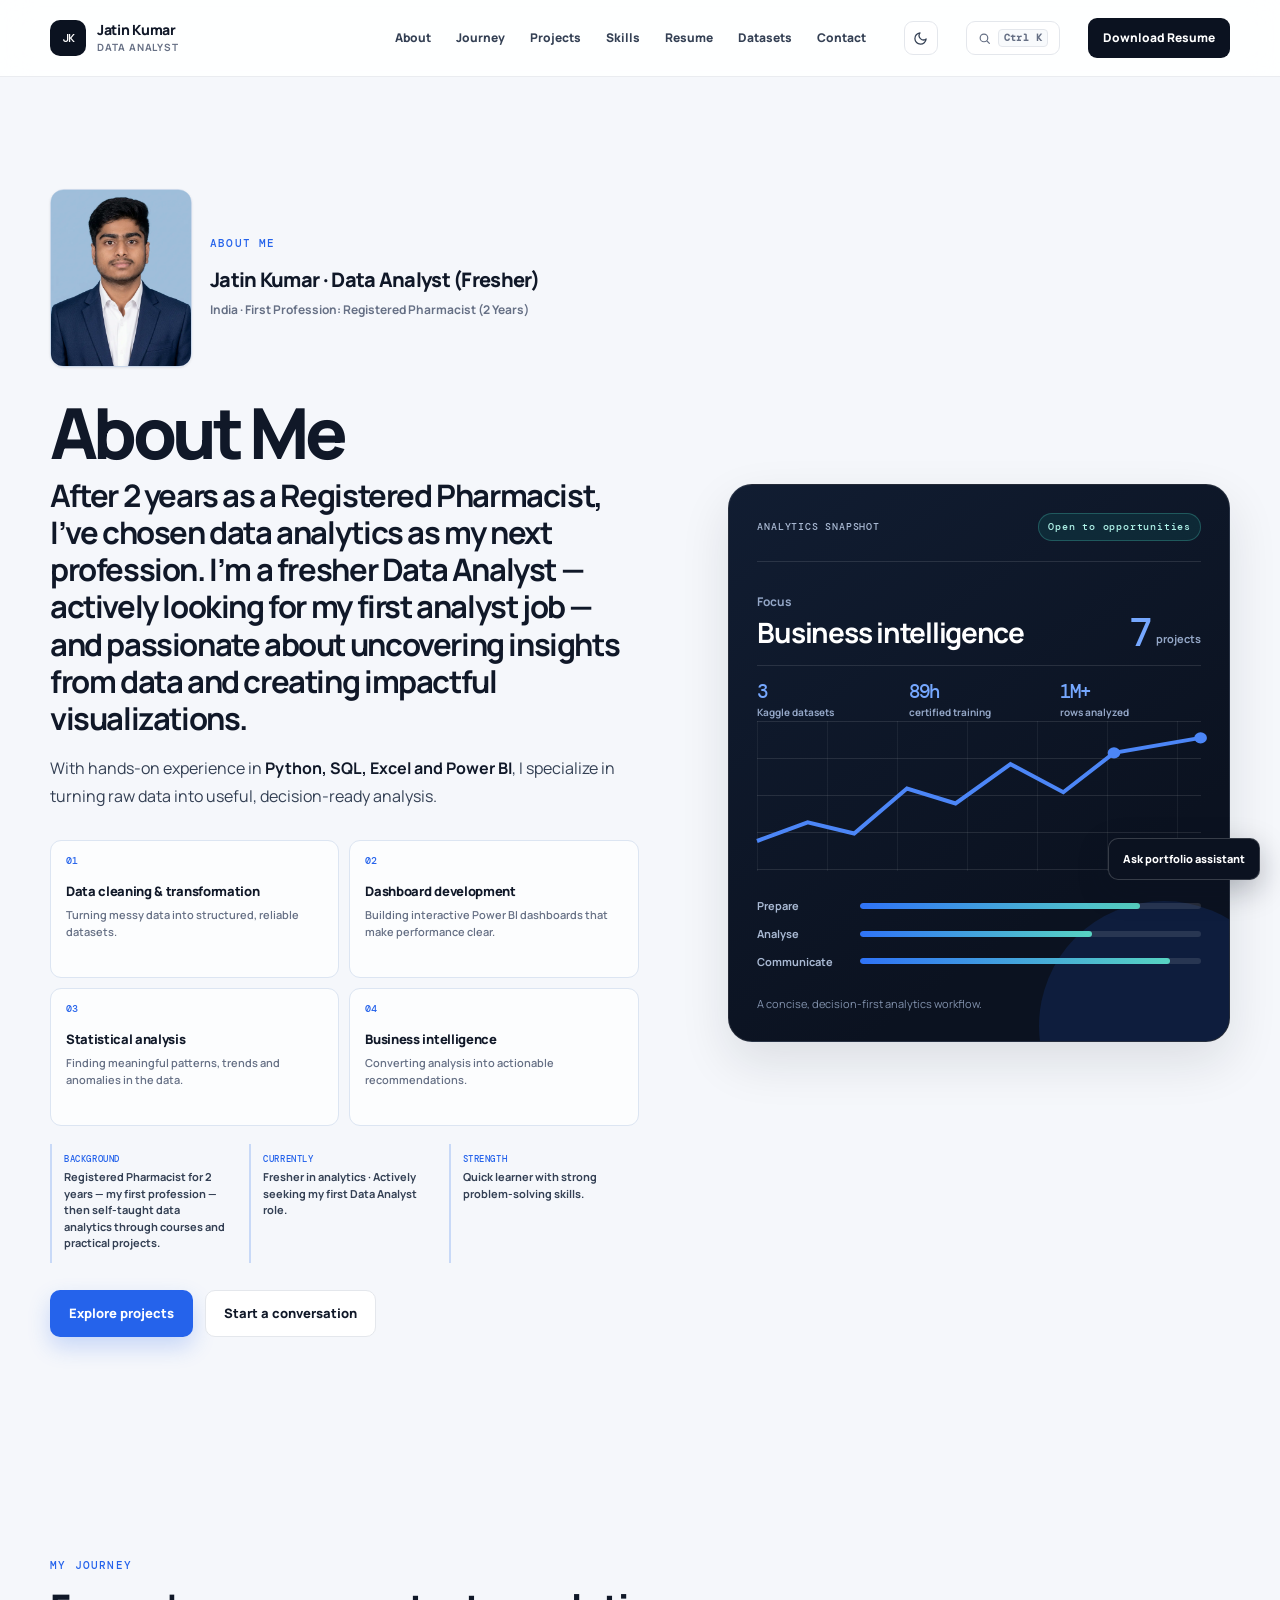
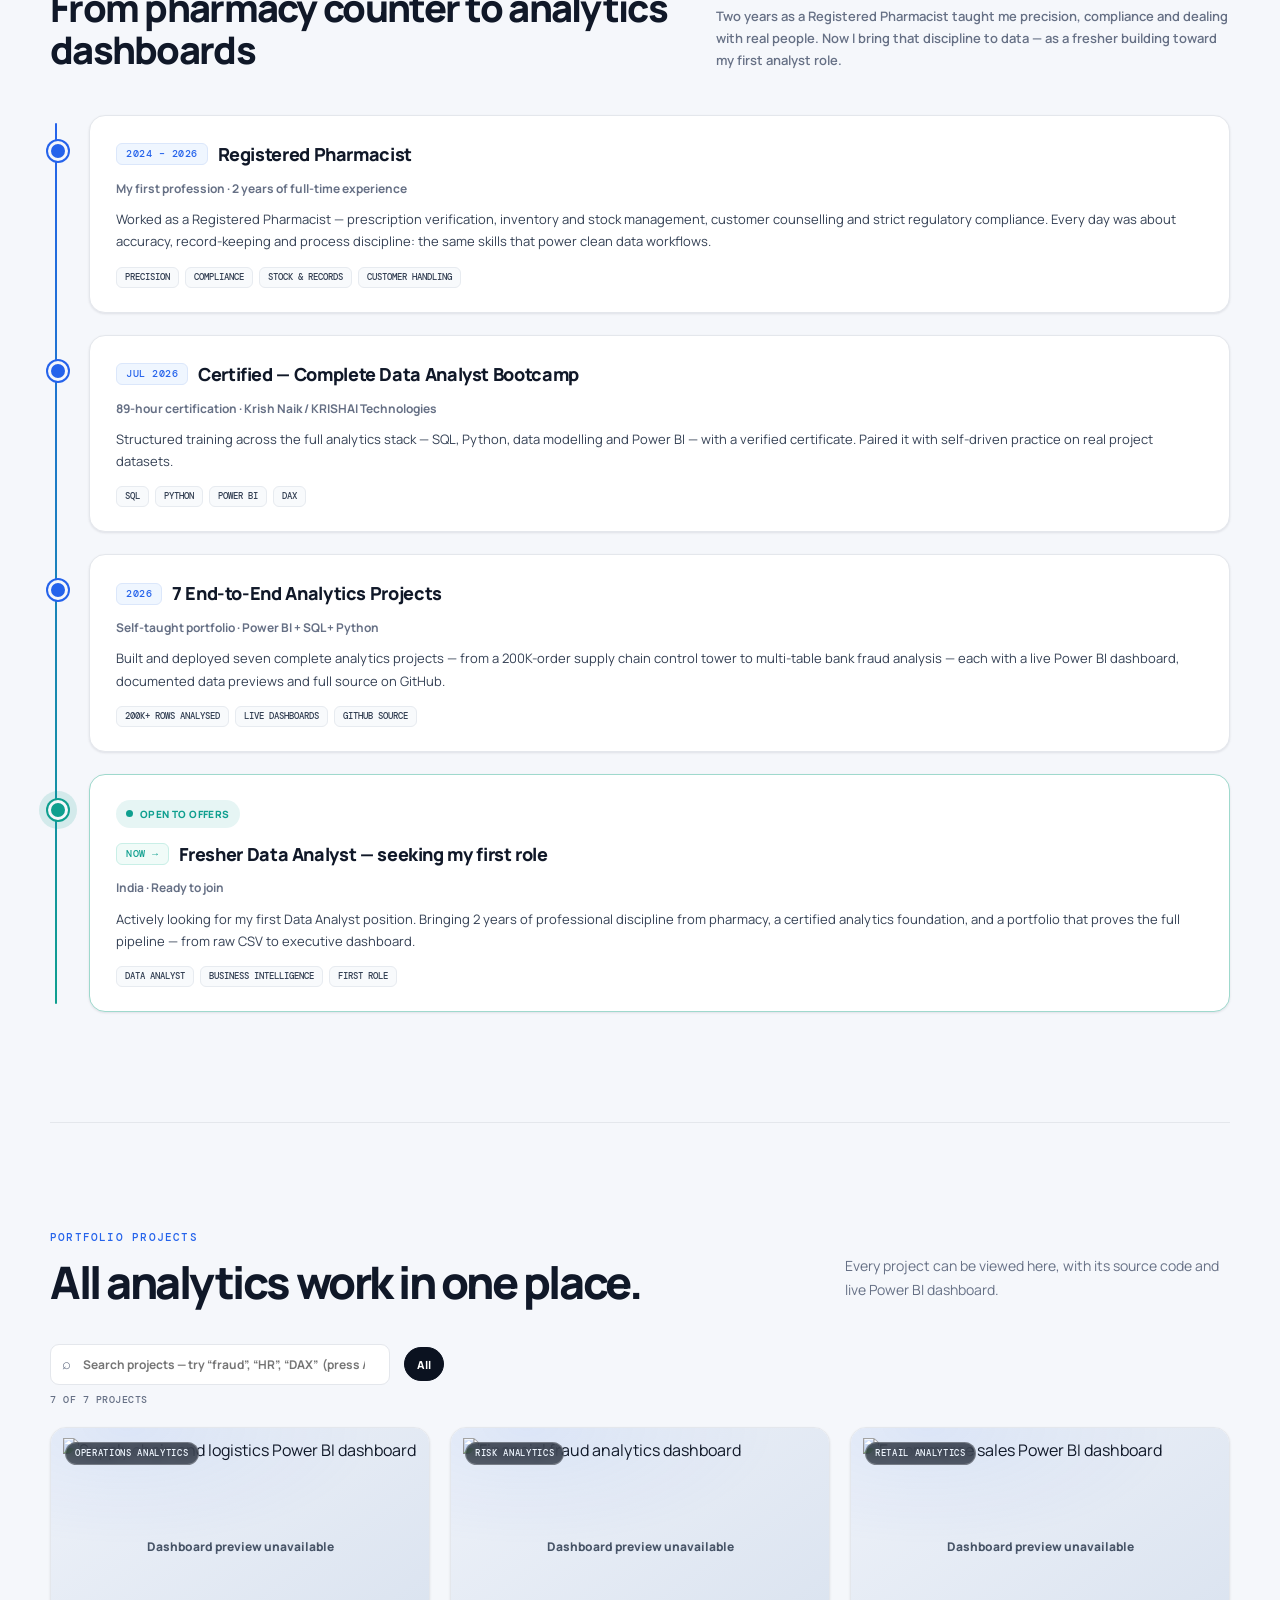
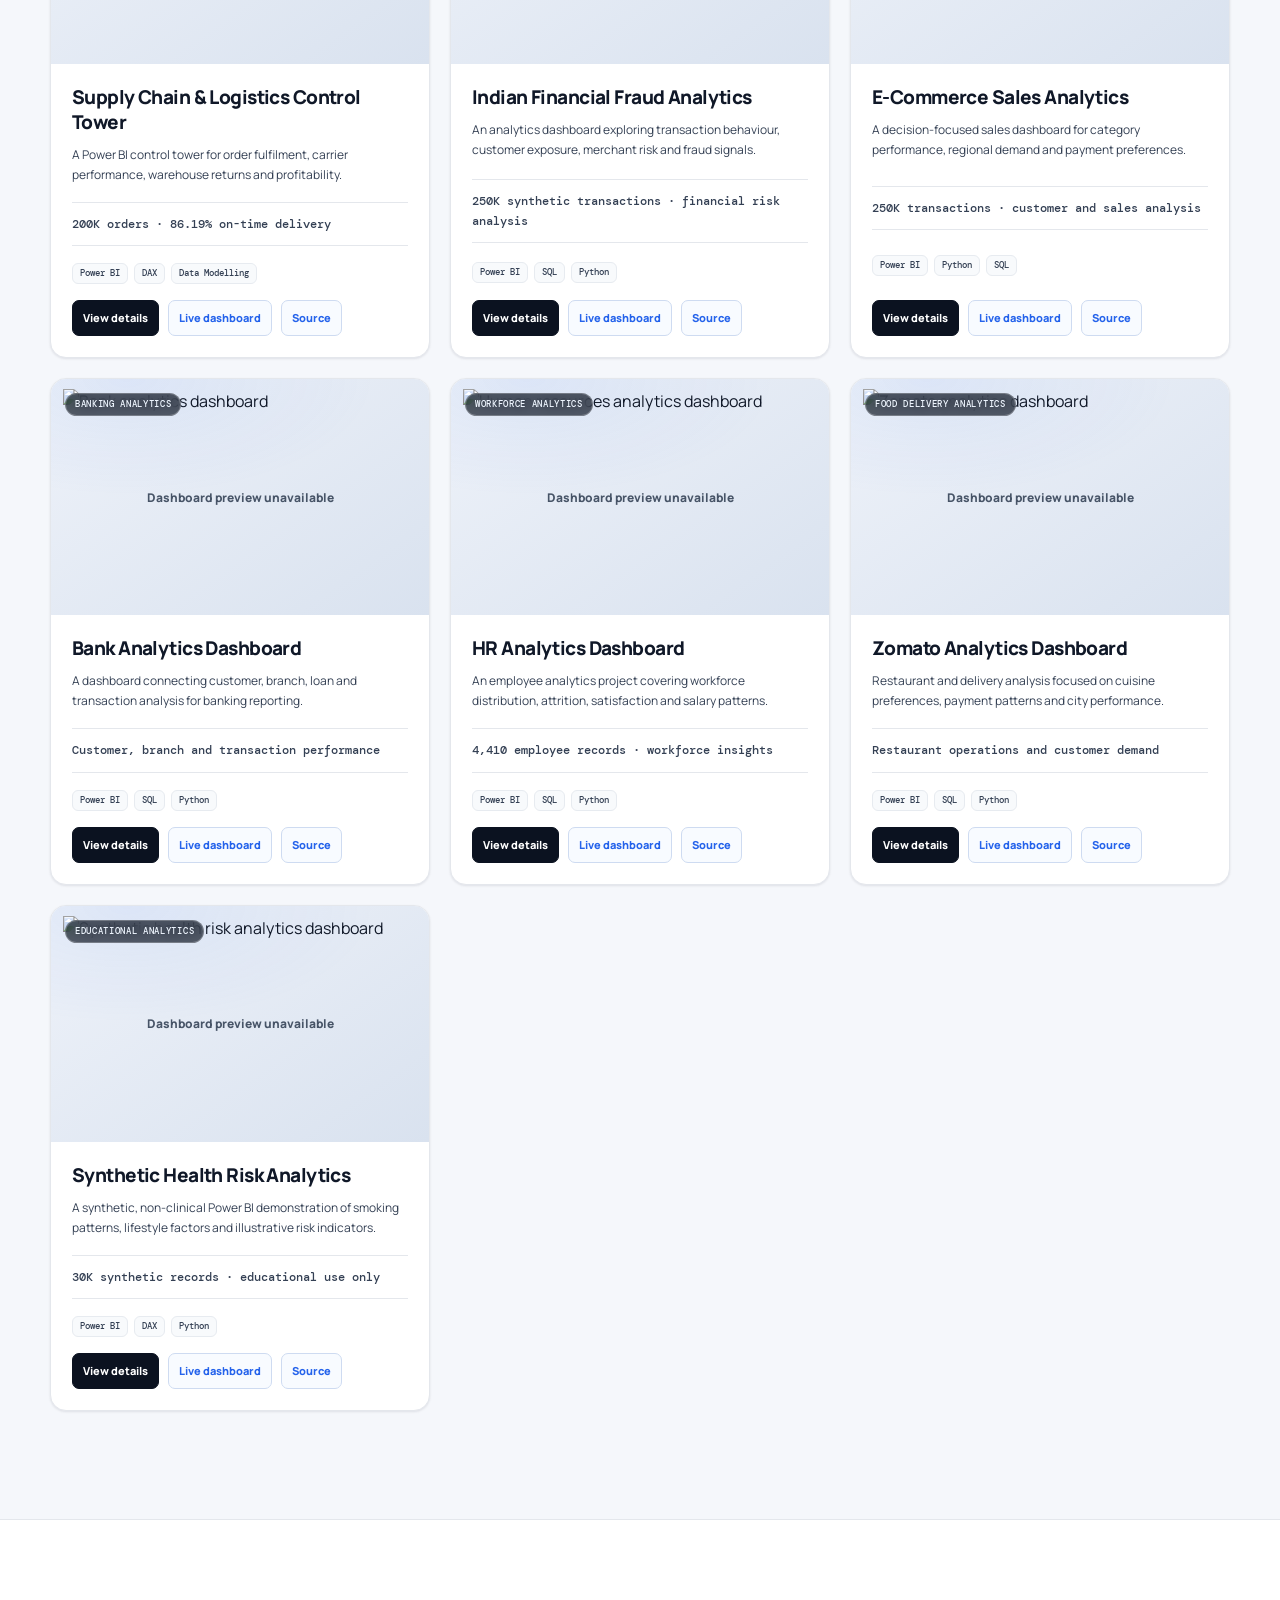
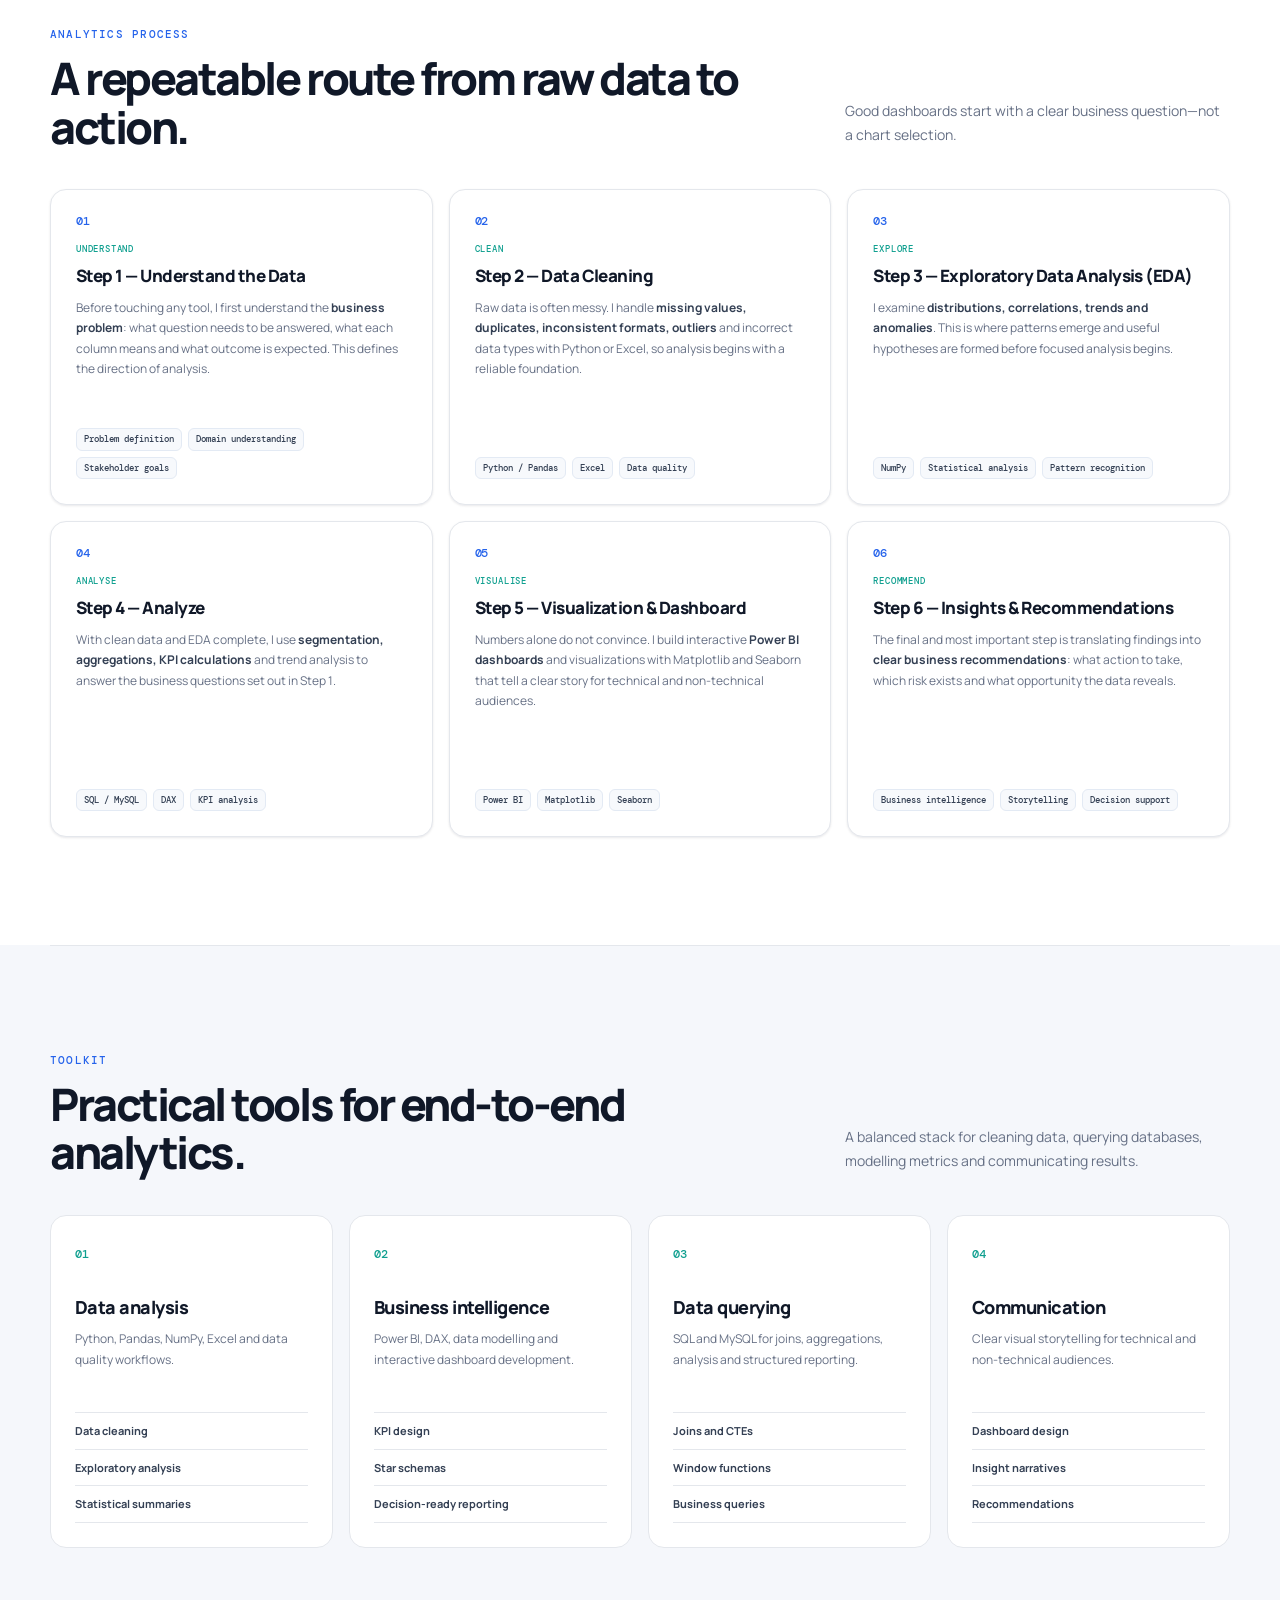
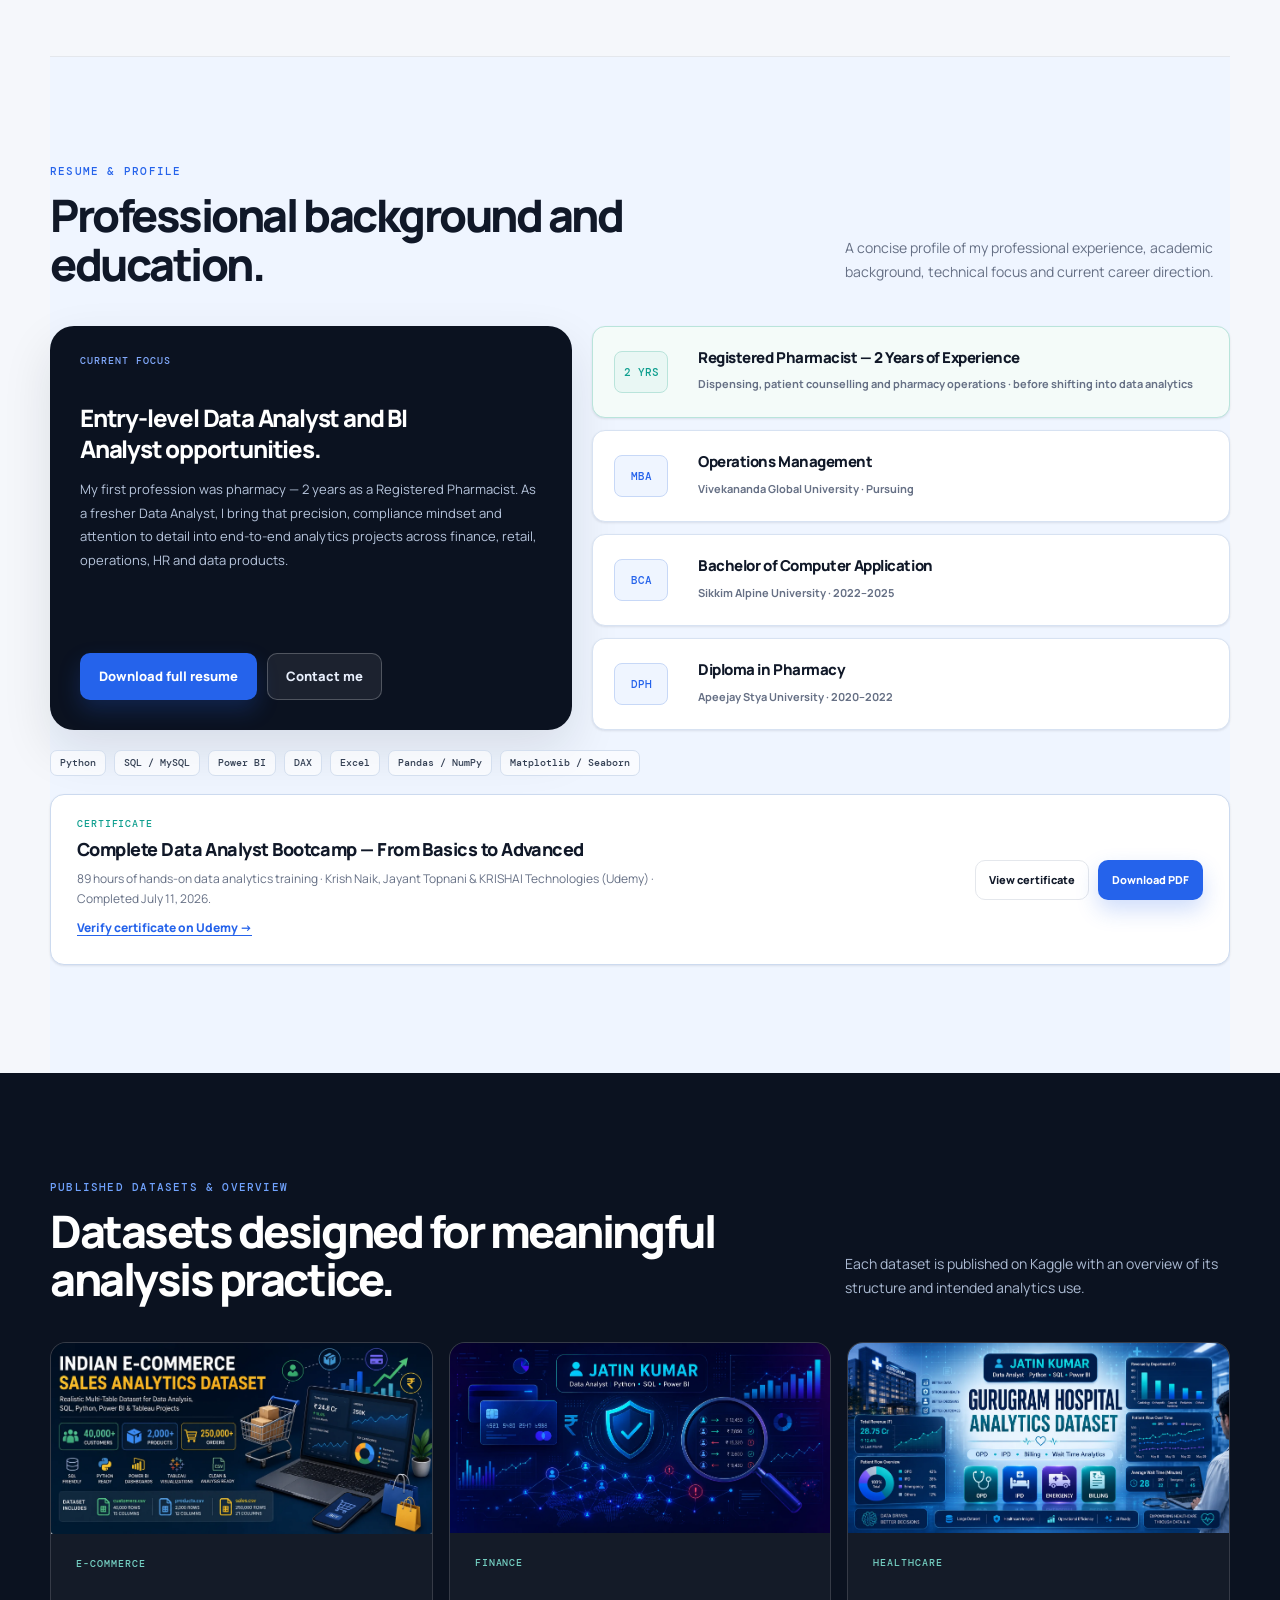
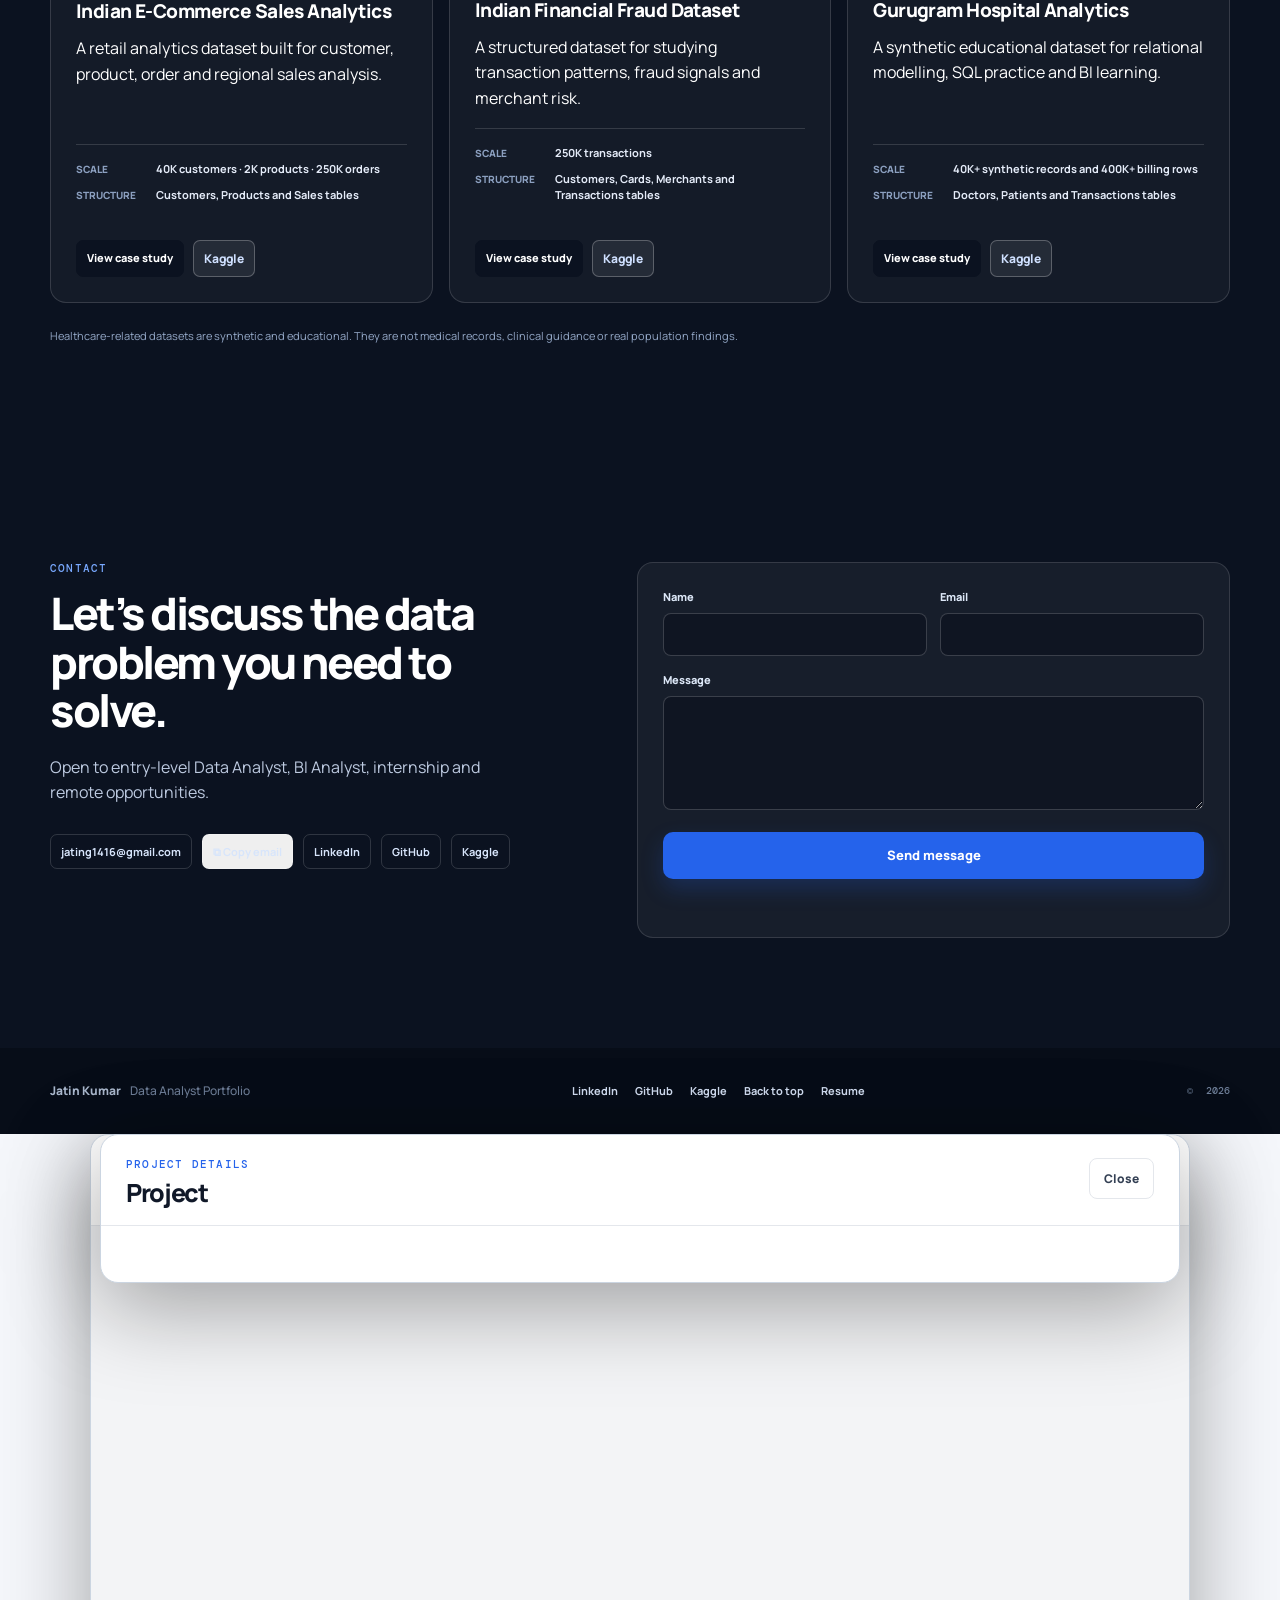
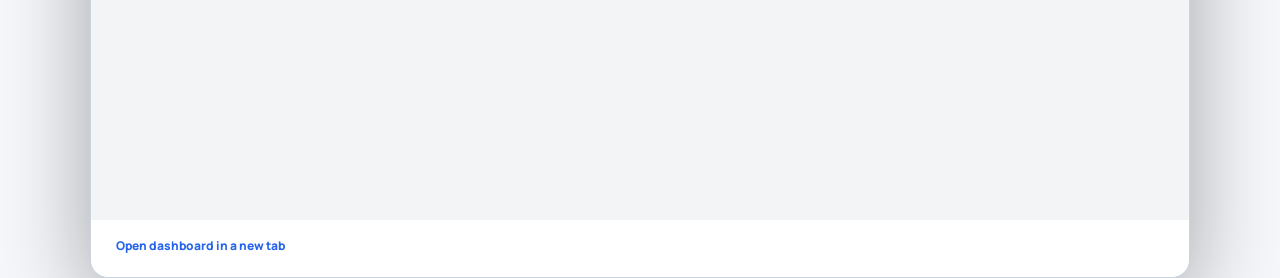
==== index.html @ 6c877e3d "new file updates" ====
<!doctype html>
<html lang="en">
<head>
  <meta charset="utf-8">
  <meta name="viewport" content="width=device-width, initial-scale=1">
  <meta name="theme-color" content="#0b1220">
  <link rel="icon" href="data:image/svg+xml,<svg xmlns='http://www.w3.org/2000/svg' viewBox='0 0 100 100'><rect width='100' height='100' rx='20' fill='%230b1220'/><text x='50' y='68' font-size='52' font-family='monospace' fill='%2376a8ff' text-anchor='middle' font-weight='bold'>JK</text></svg>">
  <script>document.documentElement.classList.add('js');</script>
  <title>Jatin Kumar | Data Analyst Portfolio - Python, Power BI, SQL</title>
  <meta name="description" content="Jatin Kumar is a Data Analyst creating practical Power BI, SQL and Python analytics projects across operations, finance and e-commerce.">
  <link rel="canonical" href="https://jatinanalytics.co.in/">

  <meta property="og:title" content="Jatin Kumar | Data Analyst Portfolio">
  <meta property="og:description" content="Practical analytics projects in Power BI, SQL and Python.">
  <meta property="og:type" content="website">
  <meta property="og:url" content="https://jatinanalytics.co.in/">
  <meta property="og:image" content="https://jatinanalytics.co.in/og-image.webp">
  <meta property="og:image:width" content="1200">
  <meta property="og:image:height" content="630">
  <meta property="og:site_name" content="Jatin Kumar Portfolio">
  <meta name="twitter:card" content="summary_large_image">
  <meta name="twitter:title" content="Jatin Kumar | Data Analyst Portfolio">
  <meta name="twitter:description" content="Practical analytics projects in Power BI, SQL and Python.">
  <meta name="twitter:image" content="https://jatinanalytics.co.in/og-image.webp">

  <!-- Google tag (gtag.js) -->
  <script async src="https://www.googletagmanager.com/gtag/js?id=G-156R2LZZX6"></script>
  <script>
    window.dataLayer = window.dataLayer || [];
    function gtag(){dataLayer.push(arguments);}
    gtag('js', new Date());
    gtag('config', 'G-156R2LZZX6');
  </script>

  <script type="application/ld+json">
  {
    "@context": "https://schema.org",
    "@type": "Person",
    "name": "Jatin Kumar",
    "jobTitle": "Data Analyst",
    "url": "https://jatinanalytics.co.in/",
    "email": "jating1416@gmail.com",
    "sameAs": [
      "https://www.linkedin.com/in/jatin-kumar-5a46a720a",
      "https://github.com/jating1416-debug",
      "https://www.kaggle.com/jatinkhandelwal112"
    ],
    "knowsAbout": ["Python", "SQL", "Power BI", "Excel", "Pandas", "DAX", "Data Visualization"]
  }
  </script>

  <link rel="preconnect" href="https://fonts.googleapis.com">
  <link rel="preconnect" href="https://fonts.gstatic.com" crossorigin>
  <link href="https://fonts.googleapis.com/css2?family=DM+Mono:wght@400;500&family=Manrope:wght@400;500;600;700;800&display=swap" rel="stylesheet">
  <link rel="stylesheet" href="style.css">
  <script>
    (function () {
      var t = null;
      try { t = localStorage.getItem('jatin-theme'); } catch (e) {}
      document.documentElement.setAttribute('data-theme', t === 'dark' ? 'dark' : 'light');
    })();
  </script>
</head>
<body>
  <div class="scroll-progress" id="scroll-progress" aria-hidden="true"></div>
  <a class="skip-link" href="#main-content">Skip to main content</a>

  <header class="site-header" id="top">
    <div class="nav-shell">
      <a class="brand" href="#about" aria-label="Jatin Kumar, About me">
        <span class="brand-mark" aria-hidden="true">JK</span>
        <span class="brand-text">Jatin Kumar <small>Data Analyst</small></span>
      </a>

      <button class="menu-toggle" type="button" aria-expanded="false" aria-controls="primary-navigation">Menu</button>

      <nav class="primary-nav" id="primary-navigation" aria-label="Primary navigation">
        <a href="#about">About</a>
        <a href="#journey">Journey</a>
        <a href="#work">Projects</a>
        <a href="#skills">Skills</a>
        <a href="#resume">Resume</a>
        <a href="#datasets">Datasets</a>
        <a href="#contact">Contact</a>
      </nav>

      <button class="nav-icon-btn" type="button" id="theme-toggle" aria-label="Toggle dark mode" title="Toggle dark mode" aria-pressed="false">
        <svg class="theme-icon theme-icon-moon" width="15" height="15" viewBox="0 0 24 24" fill="none" stroke="currentColor" stroke-width="2" stroke-linecap="round" stroke-linejoin="round" aria-hidden="true"><path d="M21 12.79A9 9 0 1 1 11.21 3 7 7 0 0 0 21 12.79z"></path></svg>
        <svg class="theme-icon theme-icon-sun" width="15" height="15" viewBox="0 0 24 24" fill="none" stroke="currentColor" stroke-width="2" stroke-linecap="round" stroke-linejoin="round" aria-hidden="true"><circle cx="12" cy="12" r="4"></circle><path d="M12 2v2m0 16v2M4.93 4.93l1.41 1.41m11.32 11.32 1.41 1.41M2 12h2m16 0h2M4.93 19.07l1.41-1.41M17.66 6.34l1.41-1.41"></path></svg>
      </button>
      <button class="nav-cmdk" type="button" id="cmdk-open" aria-label="Open command palette (Ctrl+K)" title="Command palette (Ctrl+K)">
        <svg width="13" height="13" viewBox="0 0 24 24" fill="none" stroke="currentColor" stroke-width="2.2" stroke-linecap="round" aria-hidden="true"><circle cx="11" cy="11" r="7"></circle><path d="m21 21-4.35-4.35"></path></svg>
        <kbd>Ctrl K</kbd>
      </button>
      <a class="nav-resume" href="resume.pdf" download>Download Resume</a>
    </div>
  </header>

  <main id="main-content">
    <section class="hero section-shell" id="about" aria-labelledby="about-title">
      <div class="hero-copy reveal">
        <div class="profile-intro">
          <div class="profile-photo-frame" aria-label="Jatin Kumar profile photo">
            <span class="profile-photo-placeholder" id="profile-photo-placeholder" aria-hidden="true">JK</span>
            <img id="profile-photo" alt="Jatin Kumar, Data Analyst" hidden>
          </div>
          <div>
            <p class="eyebrow">ABOUT ME</p>
            <p class="profile-role">Jatin Kumar · Data Analyst (Fresher)</p>
            <p class="profile-location">India · First Profession: Registered Pharmacist (2 Years)</p>
          </div>
        </div>
        <h1 id="about-title">About Me</h1>
        <p class="hero-statement">After 2 years as a Registered Pharmacist, I’ve chosen data analytics as my next profession. I’m a fresher Data Analyst — actively looking for my first analyst job — and passionate about uncovering insights from data and creating impactful visualizations.</p>
        <p class="hero-intro">With hands-on experience in <strong>Python, SQL, Excel and Power BI</strong>, I specialize in turning raw data into useful, decision-ready analysis.</p>

        <div class="about-specialities" aria-label="Analytics specialities">
          <article><p>01</p><h3>Data cleaning &amp; transformation</h3><span>Turning messy data into structured, reliable datasets.</span></article>
          <article><p>02</p><h3>Dashboard development</h3><span>Building interactive Power BI dashboards that make performance clear.</span></article>
          <article><p>03</p><h3>Statistical analysis</h3><span>Finding meaningful patterns, trends and anomalies in the data.</span></article>
          <article><p>04</p><h3>Business intelligence</h3><span>Converting analysis into actionable recommendations.</span></article>
        </div>

        <div class="about-context" aria-label="Professional profile highlights">
          <article><span>BACKGROUND</span><p>Registered Pharmacist for 2 years — my first profession — then self-taught data analytics through courses and practical projects.</p></article>
          <article><span>CURRENTLY</span><p>Fresher in analytics · Actively seeking my first Data Analyst role.</p></article>
          <article><span>STRENGTH</span><p>Quick learner with strong problem-solving skills.</p></article>
        </div>

        <div class="hero-actions">
          <a class="button button-primary" href="#work">Explore projects</a>
          <a class="button button-secondary" href="#contact">Start a conversation</a>
        </div>
      </div>

      <aside class="analytics-panel reveal delay-1" aria-label="Illustrative analytics summary">
        <div class="panel-topline">
          <span>ANALYTICS SNAPSHOT</span>
          <span class="availability">Open to opportunities</span>
        </div>
        <div class="panel-main">
          <div>
            <p class="panel-label">Focus</p>
            <p class="panel-value">Business intelligence</p>
          </div>
          <div class="panel-stat"><strong data-count="7">7</strong><span>projects</span></div>
        </div>
        <div class="panel-stats-row" aria-label="Profile highlights">
          <div><strong data-count="3">3</strong><span>Kaggle datasets</span></div>
          <div><strong data-count="89" data-suffix="h">89h</strong><span>certified training</span></div>
          <div><strong>1M+</strong><span>rows analyzed</span></div>
        </div>
        <div class="mini-chart" aria-hidden="true">
          <div class="chart-grid"></div>
          <svg viewBox="0 0 420 160" preserveAspectRatio="none" focusable="false">
            <polyline points="0,128 48,108 92,120 142,72 188,88 240,46 290,76 338,34 420,18" fill="none" stroke="currentColor" stroke-width="4" vector-effect="non-scaling-stroke"></polyline>
            <circle cx="338" cy="34" r="6" fill="currentColor"></circle>
            <circle cx="420" cy="18" r="6" fill="currentColor"></circle>
          </svg>
        </div>
        <div class="panel-breakdown">
          <div><span>Prepare</span><b style="--bar: 82%"></b></div>
          <div><span>Analyse</span><b style="--bar: 68%"></b></div>
          <div><span>Communicate</span><b style="--bar: 91%"></b></div>
        </div>
        <p class="panel-footnote">A concise, decision-first analytics workflow.</p>
      </aside>
    </section>

    <section class="journey-section section-shell" id="journey" aria-labelledby="journey-title">
      <p class="eyebrow">MY JOURNEY</p>
      <div class="journey-heading">
        <h2 id="journey-title">From pharmacy counter to analytics dashboards</h2>
        <p>Two years as a Registered Pharmacist taught me precision, compliance and dealing with real people. Now I bring that discipline to data — as a fresher building toward my first analyst role.</p>
      </div>

      <div class="timeline">

        <div class="milestone reveal">
          <div class="milestone-card">
            <div class="milestone-top">
              <span class="milestone-year">2024 – 2026</span>
              <span class="milestone-role">Registered Pharmacist</span>
            </div>
            <p class="milestone-org">My first profession · 2 years of full-time experience</p>
            <p>Worked as a Registered Pharmacist — prescription verification, inventory and stock management, customer counselling and strict regulatory compliance. Every day was about accuracy, record-keeping and process discipline: the same skills that power clean data workflows.</p>
            <div class="milestone-tags"><span>PRECISION</span><span>COMPLIANCE</span><span>STOCK &amp; RECORDS</span><span>CUSTOMER HANDLING</span></div>
          </div>
        </div>

        <div class="milestone reveal delay-1">
          <div class="milestone-card">
            <div class="milestone-top">
              <span class="milestone-year">JUL 2026</span>
              <span class="milestone-role">Certified — Complete Data Analyst Bootcamp</span>
            </div>
            <p class="milestone-org">89-hour certification · Krish Naik / KRISHAI Technologies</p>
            <p>Structured training across the full analytics stack — SQL, Python, data modelling and Power BI — with a verified certificate. Paired it with self-driven practice on real project datasets.</p>
            <div class="milestone-tags"><span>SQL</span><span>PYTHON</span><span>POWER BI</span><span>DAX</span></div>
          </div>
        </div>

        <div class="milestone reveal delay-2">
          <div class="milestone-card">
            <div class="milestone-top">
              <span class="milestone-year">2026</span>
              <span class="milestone-role">7 End-to-End Analytics Projects</span>
            </div>
            <p class="milestone-org">Self-taught portfolio · Power BI + SQL + Python</p>
            <p>Built and deployed seven complete analytics projects — from a 200K-order supply chain control tower to multi-table bank fraud analysis — each with a live Power BI dashboard, documented data previews and full source on GitHub.</p>
            <div class="milestone-tags"><span>200K+ ROWS ANALYSED</span><span>LIVE DASHBOARDS</span><span>GITHUB SOURCE</span></div>
          </div>
        </div>

        <div class="milestone is-active reveal delay-3">
          <div class="milestone-card">
            <span class="milestone-status">OPEN TO OFFERS</span>
            <div class="milestone-top">
              <span class="milestone-year">NOW →</span>
              <span class="milestone-role">Fresher Data Analyst — seeking my first role</span>
            </div>
            <p class="milestone-org">India · Ready to join</p>
            <p>Actively looking for my first Data Analyst position. Bringing 2 years of professional discipline from pharmacy, a certified analytics foundation, and a portfolio that proves the full pipeline — from raw CSV to executive dashboard.</p>
            <div class="milestone-tags"><span>DATA ANALYST</span><span>BUSINESS INTELLIGENCE</span><span>FIRST ROLE</span></div>
          </div>
        </div>

      </div>
    </section>

    <section class="section-shell work-section" id="work" aria-labelledby="work-title">
      <div class="section-heading reveal">
        <div>
          <p class="eyebrow">PORTFOLIO PROJECTS</p>
          <h2 id="work-title">All analytics work in one place.</h2>
        </div>
        <p>Every project can be viewed here, with its source code and live Power BI dashboard.</p>
      </div>
      <div class="project-toolbar reveal" aria-label="Project search and filters">
        <label class="project-search">
          <span class="project-search-icon" aria-hidden="true">⌕</span>
          <input id="project-search" type="search" placeholder="Search projects — try “fraud”, “HR”, “DAX”  (press /)" aria-label="Search projects">
        </label>
        <div class="project-filters" id="project-filters" role="group" aria-label="Filter projects by tool"></div>
        <p class="project-count" id="project-count" aria-live="polite"></p>
      </div>
      <div class="project-grid" id="project-grid" aria-live="polite"></div>
    </section>

    <section class="section-shell process-section" id="process" aria-labelledby="process-title">
      <div class="section-heading reveal">
        <div>
          <p class="eyebrow">ANALYTICS PROCESS</p>
          <h2 id="process-title">A repeatable route from raw data to action.</h2>
        </div>
        <p>Good dashboards start with a clear business question—not a chart selection.</p>
      </div>
      <ol class="process-grid process-grid--six">
        <li class="reveal delay-1">
          <span>01</span><p class="process-phase">UNDERSTAND</p><h3>Step 1 — Understand the Data</h3>
          <p>Before touching any tool, I first understand the <strong>business problem</strong>: what question needs to be answered, what each column means and what outcome is expected. This defines the direction of analysis.</p>
          <div class="process-tags"><b>Problem definition</b><b>Domain understanding</b><b>Stakeholder goals</b></div>
        </li>
        <li class="reveal delay-2">
          <span>02</span><p class="process-phase">CLEAN</p><h3>Step 2 — Data Cleaning</h3>
          <p>Raw data is often messy. I handle <strong>missing values, duplicates, inconsistent formats, outliers</strong> and incorrect data types with Python or Excel, so analysis begins with a reliable foundation.</p>
          <div class="process-tags"><b>Python / Pandas</b><b>Excel</b><b>Data quality</b></div>
        </li>
        <li class="reveal delay-3">
          <span>03</span><p class="process-phase">EXPLORE</p><h3>Step 3 — Exploratory Data Analysis (EDA)</h3>
          <p>I examine <strong>distributions, correlations, trends and anomalies</strong>. This is where patterns emerge and useful hypotheses are formed before focused analysis begins.</p>
          <div class="process-tags"><b>NumPy</b><b>Statistical analysis</b><b>Pattern recognition</b></div>
        </li>
        <li class="reveal delay-4">
          <span>04</span><p class="process-phase">ANALYSE</p><h3>Step 4 — Analyze</h3>
          <p>With clean data and EDA complete, I use <strong>segmentation, aggregations, KPI calculations</strong> and trend analysis to answer the business questions set out in Step 1.</p>
          <div class="process-tags"><b>SQL / MySQL</b><b>DAX</b><b>KPI analysis</b></div>
        </li>
        <li class="reveal delay-1">
          <span>05</span><p class="process-phase">VISUALISE</p><h3>Step 5 — Visualization &amp; Dashboard</h3>
          <p>Numbers alone do not convince. I build interactive <strong>Power BI dashboards</strong> and visualizations with Matplotlib and Seaborn that tell a clear story for technical and non-technical audiences.</p>
          <div class="process-tags"><b>Power BI</b><b>Matplotlib</b><b>Seaborn</b></div>
        </li>
        <li class="reveal delay-2">
          <span>06</span><p class="process-phase">RECOMMEND</p><h3>Step 6 — Insights &amp; Recommendations</h3>
          <p>The final and most important step is translating findings into <strong>clear business recommendations</strong>: what action to take, which risk exists and what opportunity the data reveals.</p>
          <div class="process-tags"><b>Business intelligence</b><b>Storytelling</b><b>Decision support</b></div>
        </li>
      </ol>
    </section>

    <section class="section-shell skills-section" id="skills" aria-labelledby="skills-title">
      <div class="section-heading reveal">
        <div>
          <p class="eyebrow">TOOLKIT</p>
          <h2 id="skills-title">Practical tools for end-to-end analytics.</h2>
        </div>
        <p>A balanced stack for cleaning data, querying databases, modelling metrics and communicating results.</p>
      </div>
      <div class="skills-grid">
        <article class="skill-card reveal delay-1"><p class="skill-index">01</p><h3>Data analysis</h3><p>Python, Pandas, NumPy, Excel and data quality workflows.</p><ul><li>Data cleaning</li><li>Exploratory analysis</li><li>Statistical summaries</li></ul></article>
        <article class="skill-card reveal delay-2"><p class="skill-index">02</p><h3>Business intelligence</h3><p>Power BI, DAX, data modelling and interactive dashboard development.</p><ul><li>KPI design</li><li>Star schemas</li><li>Decision-ready reporting</li></ul></article>
        <article class="skill-card reveal delay-3"><p class="skill-index">03</p><h3>Data querying</h3><p>SQL and MySQL for joins, aggregations, analysis and structured reporting.</p><ul><li>Joins and CTEs</li><li>Window functions</li><li>Business queries</li></ul></article>
        <article class="skill-card reveal delay-4"><p class="skill-index">04</p><h3>Communication</h3><p>Clear visual storytelling for technical and non-technical audiences.</p><ul><li>Dashboard design</li><li>Insight narratives</li><li>Recommendations</li></ul></article>
      </div>
    </section>

    <section class="section-shell resume-section" id="resume" aria-labelledby="resume-title">
      <div class="section-heading reveal">
        <div>
          <p class="eyebrow">RESUME & PROFILE</p>
          <h2 id="resume-title">Professional background and education.</h2>
        </div>
        <p>A concise profile of my professional experience, academic background, technical focus and current career direction.</p>
      </div>
      <div class="resume-layout">
        <article class="resume-summary-card reveal delay-1">
          <p class="resume-label">CURRENT FOCUS</p>
          <h3>Entry-level Data Analyst and BI Analyst opportunities.</h3>
          <p>My first profession was pharmacy — 2 years as a Registered Pharmacist. As a fresher Data Analyst, I bring that precision, compliance mindset and attention to detail into end-to-end analytics projects across finance, retail, operations, HR and data products.</p>
          <div class="resume-actions"><a class="button button-primary" href="resume.pdf" download>Download full resume</a><a class="button button-secondary" href="#contact">Contact me</a></div>
        </article>
        <div class="education-list reveal delay-2">
          <article class="is-experience"><p>2 YRS</p><div><h3>Registered Pharmacist — 2 Years of Experience</h3><span>Dispensing, patient counselling and pharmacy operations · before shifting into data analytics</span></div></article>
          <article><p>MBA</p><div><h3>Operations Management</h3><span>Vivekananda Global University · Pursuing</span></div></article>
          <article><p>BCA</p><div><h3>Bachelor of Computer Application</h3><span>Sikkim Alpine University · 2022–2025</span></div></article>
          <article><p>DPH</p><div><h3>Diploma in Pharmacy</h3><span>Apeejay Stya University · 2020–2022</span></div></article>
        </div>
      </div>
      <div class="resume-skills reveal delay-3"><span>Python</span><span>SQL / MySQL</span><span>Power BI</span><span>DAX</span><span>Excel</span><span>Pandas / NumPy</span><span>Matplotlib / Seaborn</span></div>
      <article class="certificate-card reveal delay-4" aria-label="Professional certificate">
        <div class="certificate-copy">
          <p class="certificate-label">CERTIFICATE</p>
          <h3>Complete Data Analyst Bootcamp — From Basics to Advanced</h3>
          <p>89 hours of hands-on data analytics training · Krish Naik, Jayant Topnani &amp; KRISHAI Technologies (Udemy) · Completed July 11, 2026.</p>
          <a class="certificate-verify" href="https://ude.my/UC-0424329d-4d67-4fb8-b596-33cc47844312" target="_blank" rel="noopener">Verify certificate on Udemy →</a>
        </div>
        <div class="certificate-actions">
          <a class="button button-secondary" href="certificate.pdf" target="_blank" rel="noopener">View certificate</a>
          <a class="button button-primary" href="certificate.pdf" download>Download PDF</a>
        </div>
      </article>
    </section>

    <section class="section-shell dataset-section" id="datasets" aria-labelledby="datasets-title">
      <div class="section-heading reveal">
        <div>
          <p class="eyebrow">PUBLISHED DATASETS & OVERVIEW</p>
          <h2 id="datasets-title">Datasets designed for meaningful analysis practice.</h2>
        </div>
        <p>Each dataset is published on Kaggle with an overview of its structure and intended analytics use.</p>
      </div>
      <div class="dataset-grid" id="dataset-grid" aria-live="polite"></div>
      <p class="dataset-note">Healthcare-related datasets are synthetic and educational. They are not medical records, clinical guidance or real population findings.</p>
    </section>

    <section class="contact-section" id="contact" aria-labelledby="contact-title">
      <div class="contact-shell">
        <div class="contact-copy reveal">
          <p class="eyebrow">CONTACT</p>
          <h2 id="contact-title">Let’s discuss the data problem you need to solve.</h2>
          <p>Open to entry-level Data Analyst, BI Analyst, internship and remote opportunities.</p>
          <div class="contact-links">
            <a href="mailto:jating1416@gmail.com">jating1416@gmail.com</a>
            <button class="copy-email" type="button" data-copy-email="jating1416@gmail.com" title="Copy email address">⧉ Copy email</button>
            <a href="https://www.linkedin.com/in/jatin-kumar-5a46a720a" target="_blank" rel="noopener">LinkedIn</a>
            <a href="https://github.com/jating1416-debug" target="_blank" rel="noopener">GitHub</a>
            <a href="https://www.kaggle.com/jatinkhandelwal112" target="_blank" rel="noopener">Kaggle</a>
          </div>
        </div>

        <form class="contact-form reveal delay-1" id="contact-form" action="https://api.web3forms.com/submit" method="POST" novalidate>
          <input type="hidden" name="access_key" value="224be4-96c2-4ed7-8ba5-675213ca5199">
          <input type="hidden" name="subject" value="Portfolio enquiry for Jatin Kumar">
          <input class="honeypot" type="checkbox" name="botcheck" tabindex="-1" autocomplete="off" aria-hidden="true">
          <div class="form-row">
            <label>Name<input type="text" name="name" id="form-name" autocomplete="name" required></label>
            <label>Email<input type="email" name="email" id="form-email" autocomplete="email" required></label>
          </div>
          <label>Message<textarea name="message" id="form-message" rows="5" required></textarea></label>
          <button class="button button-primary" type="submit">Send message</button>
          <p class="form-status" id="form-status" role="status" aria-live="polite"></p>
        </form>
      </div>
    </section>
  </main>

  <footer class="site-footer">
    <div class="footer-shell">
      <p>Jatin Kumar <span>Data Analyst Portfolio</span></p>
      <div>
        <a href="https://www.linkedin.com/in/jatin-kumar-5a46a720a" target="_blank" rel="noopener">LinkedIn</a>
        <a href="https://github.com/jating1416-debug" target="_blank" rel="noopener">GitHub</a>
        <a href="https://www.kaggle.com/jatinkhandelwal112" target="_blank" rel="noopener">Kaggle</a>
        <a href="#top">Back to top</a>
        <a href="resume.pdf" download>Resume</a>
      </div>
      <p class="copyright">© <span id="current-year"></span></p>
    </div>
  </footer>

  <dialog class="dashboard-dialog" id="dashboard-dialog" aria-labelledby="dashboard-dialog-title">
    <div class="dialog-header">
      <div><p class="eyebrow">POWER BI DASHBOARD</p><h2 id="dashboard-dialog-title">Live dashboard</h2></div>
      <button class="dialog-close" type="button" id="dashboard-dialog-close">Close</button>
    </div>
    <div class="dashboard-frame"><iframe id="dashboard-iframe" title="Power BI dashboard" allowfullscreen></iframe></div>
    <a class="dialog-full-link" id="dashboard-full-link" target="_blank" rel="noopener">Open dashboard in a new tab</a>
  </dialog>

  <dialog class="detail-dialog" id="detail-dialog" aria-labelledby="detail-dialog-title">
    <div class="dialog-header">
      <div><p class="eyebrow" id="detail-dialog-eyebrow">PROJECT DETAILS</p><h2 id="detail-dialog-title">Project</h2></div>
      <button class="dialog-close" type="button" id="detail-dialog-close">Close</button>
    </div>
    <div class="detail-body" id="detail-dialog-body" tabindex="-1"></div>
  </dialog>

  <dialog class="lightbox-dialog" id="lightbox-dialog" aria-label="Image preview">
    <button class="dialog-close lightbox-close" type="button" id="lightbox-close">Close</button>
    <figure class="lightbox-figure">
      <img id="lightbox-img" alt="">
      <figcaption class="lightbox-caption" id="lightbox-caption"></figcaption>
    </figure>
  </dialog>

  <aside class="assistant-widget" aria-label="Portfolio Assistant">
    <button class="assistant-toggle" id="assistant-toggle" type="button" aria-expanded="false" aria-controls="assistant-panel">Ask portfolio assistant</button>
    <section class="assistant-panel" id="assistant-panel" hidden>
      <div class="assistant-header"><div><p>PORTFOLIO ASSISTANT</p><h2>How can I help?</h2></div><button id="assistant-close" type="button">Close</button></div>
      <div class="assistant-messages" id="assistant-messages" aria-live="polite"><p class="assistant-message">Ask about projects, live dashboards, skills, resume details or contact information.</p></div>
      <div class="assistant-prompts"><button type="button" data-assistant-prompt="projects">Projects</button><button type="button" data-assistant-prompt="details">Details</button><button type="button" data-assistant-prompt="dashboards">Dashboards</button><button type="button" data-assistant-prompt="datasets">Datasets</button><button type="button" data-assistant-prompt="case-study">Case study</button><button type="button" data-assistant-prompt="skills">Skills</button><button type="button" data-assistant-prompt="resume">Resume</button><button type="button" data-assistant-prompt="certificate">Certificate</button><button type="button" data-assistant-prompt="contact">Contact</button></div>
      <form class="assistant-form" id="assistant-form"><label class="sr-only" for="assistant-input">Ask a question</label><input id="assistant-input" type="text" placeholder="Ask about the portfolio"><button type="submit">Send</button></form>
    </section>
  </aside>

  <div class="cmdk-overlay" id="cmdk" hidden>
    <div class="cmdk-panel" role="dialog" aria-modal="true" aria-label="Command palette">
      <div class="cmdk-head">
        <svg width="15" height="15" viewBox="0 0 24 24" fill="none" stroke="currentColor" stroke-width="2.2" stroke-linecap="round" aria-hidden="true"><circle cx="11" cy="11" r="7"></circle><path d="m21 21-4.35-4.35"></path></svg>
        <input id="cmdk-input" type="text" placeholder="Jump to a section, project, dataset or action…" autocomplete="off" spellcheck="false" aria-label="Command palette search">
        <kbd>esc</kbd>
      </div>
      <ul class="cmdk-list" id="cmdk-list" role="listbox" aria-label="Commands"></ul>
      <div class="cmdk-foot"><span><kbd>↑</kbd><kbd>↓</kbd> navigate</span><span><kbd>↵</kbd> open</span><span class="cmdk-brand">JK · Command Palette</span></div>
    </div>
  </div>

  <script src="script.js"></script>
</body>
</html>
---- style.css ----
:root {
  --ink: #101828;
  --ink-soft: #344054;
  --muted: #667085;
  --line: #e4e7ec;
  --surface: #ffffff;
  --surface-soft: #f8fafc;
  --canvas: #f5f7fb;
  --navy: #0b1220;
  --navy-2: #16233a;
  --blue: #2563eb;
  --blue-dark: #1d4ed8;
  --teal: #0f9f8f;
  --shadow-sm: 0 1px 2px rgba(16, 24, 40, .04), 0 1px 3px rgba(16, 24, 40, .06);
  --shadow-lg: 0 20px 50px rgba(16, 24, 40, .11);
  --radius-md: 16px;
  --radius-lg: 24px;
  --max: 1180px;
}

* { box-sizing: border-box; }
html { scroll-behavior: smooth; }
body {
  margin: 0;
  min-width: 320px;
  color: var(--ink);
  background: var(--canvas);
  font-family: "Manrope", ui-sans-serif, system-ui, -apple-system, BlinkMacSystemFont, "Segoe UI", sans-serif;
  font-size: 16px;
  line-height: 1.6;
  -webkit-font-smoothing: antialiased;
}
body.menu-open { overflow: hidden; }
body.dialog-open { overflow: hidden; }
a { color: inherit; text-decoration: none; }
a:focus-visible, button:focus-visible, input:focus-visible, textarea:focus-visible { outline: 3px solid rgba(37, 99, 235, .35); outline-offset: 3px; }
button, input, textarea { font: inherit; }
button { cursor: pointer; }

.scroll-progress { position: fixed; top: 0; left: 0; z-index: 200; width: 0; height: 3px; background: linear-gradient(90deg, var(--blue), var(--teal)); transition: width .1s linear; }
.skip-link { position: fixed; z-index: 1000; top: -80px; left: 18px; padding: 10px 14px; color: #fff; background: var(--navy); border-radius: 0 0 10px 10px; }
.skip-link:focus { top: 0; }
.sr-only { position: absolute; width: 1px; height: 1px; padding: 0; margin: -1px; overflow: hidden; clip: rect(0, 0, 0, 0); white-space: nowrap; border: 0; }

.site-header { position: sticky; top: 0; z-index: 100; border-bottom: 1px solid rgba(228, 231, 236, .78); background: rgba(255, 255, 255, .9); backdrop-filter: blur(16px); }
.nav-shell { width: min(calc(100% - 48px), var(--max)); min-height: 76px; margin: auto; display: flex; align-items: center; gap: 28px; }
.brand { display: inline-flex; align-items: center; gap: 11px; min-width: max-content; }
.brand-mark { display: grid; width: 36px; height: 36px; place-items: center; color: #fff; border-radius: 10px; background: var(--navy); font: 500 12px/1 "DM Mono", monospace; letter-spacing: -.08em; }
.brand-text { color: var(--ink); font-size: 14px; font-weight: 800; letter-spacing: -.02em; line-height: 1.05; }
.brand-text small { display: block; margin-top: 4px; color: var(--muted); font-size: 10px; font-weight: 700; letter-spacing: .08em; text-transform: uppercase; }
.primary-nav { display: flex; align-items: center; gap: 5px; margin-left: auto; }
.primary-nav a { padding: 9px 10px; color: var(--ink-soft); border-radius: 8px; font-size: 12px; font-weight: 800; transition: color .2s ease, background .2s ease; }
.primary-nav a:hover, .primary-nav a.is-current { color: var(--blue); background: #eff6ff; }
.nav-resume { padding: 10px 15px; color: #fff; border-radius: 9px; background: var(--navy); font-size: 12px; font-weight: 800; transition: transform .2s ease, background .2s ease; }
.nav-resume:hover { background: #1c2e4b; transform: translateY(-1px); }
.menu-toggle { display: none; padding: 8px 11px; color: var(--ink); border: 1px solid var(--line); border-radius: 8px; background: #fff; font-size: 12px; font-weight: 800; }
.nav-icon-btn { display: inline-grid; width: 34px; height: 34px; place-items: center; padding: 0; color: var(--ink-soft); border: 1px solid var(--line); border-radius: 9px; background: #fff; transition: color .2s ease, border-color .2s ease, transform .2s ease; }
.nav-icon-btn:hover { color: var(--blue); border-color: #b9cdf1; transform: translateY(-1px); }
.theme-icon-sun { display: none; }
.nav-cmdk { display: inline-flex; align-items: center; gap: 7px; min-height: 34px; padding: 0 11px; color: var(--muted); border: 1px solid var(--line); border-radius: 9px; background: #fff; font: 700 10px/1 "DM Mono", monospace; letter-spacing: .04em; transition: color .2s ease, border-color .2s ease, transform .2s ease; }
.nav-cmdk:hover { color: var(--blue); border-color: #b9cdf1; transform: translateY(-1px); }
.nav-cmdk kbd { padding: 3px 5px; border: 1px solid var(--line); border-radius: 4px; background: var(--surface-soft); font: inherit; }

.section-shell { width: min(calc(100% - 48px), var(--max)); margin: 0 auto; }
.eyebrow { margin: 0 0 14px; color: var(--blue); font: 500 11px/1.2 "DM Mono", monospace; letter-spacing: .11em; }
h1, h2, h3, p { margin-top: 0; }
h1 { max-width: 760px; margin-bottom: 9px; font-size: clamp(43px, 5.5vw, 72px); font-weight: 800; letter-spacing: -.065em; line-height: .99; }
h2 { margin-bottom: 0; font-size: clamp(30px, 3.5vw, 45px); font-weight: 800; letter-spacing: -.055em; line-height: 1.08; }
h3 { font-size: 18px; font-weight: 800; letter-spacing: -.03em; line-height: 1.3; }

.hero { display: grid; grid-template-columns: minmax(0, 1.08fr) minmax(390px, .92fr); gap: clamp(40px, 7vw, 100px); align-items: center; padding-top: clamp(68px, 9vw, 112px); padding-bottom: clamp(72px, 9vw, 112px); }
.profile-intro { display: flex; align-items: center; gap: 18px; margin-bottom: 31px; }
.profile-photo-frame { position: relative; display: grid; width: 142px; min-width: 142px; min-height: 178px; place-items: center; border: 1px solid #cbd8ea; border-radius: 14px; background: linear-gradient(145deg, #f1f6ff, #e1ebfb); box-shadow: var(--shadow-sm); }
.profile-photo-placeholder { display: grid; width: 62px; height: 62px; place-items: center; color: #fff; border-radius: 12px; background: var(--navy); font: 500 20px/1 "DM Mono", monospace; letter-spacing: -.11em; }
.profile-photo-frame img { width: 100%; height: auto; max-height: 236px; object-fit: contain; display: block; border-radius: 12px; }
.profile-photo-frame.is-loaded .profile-photo-placeholder { display: none; }
.profile-role { margin: 0 0 4px; color: var(--ink); font-size: 20px; font-weight: 800; letter-spacing: -.035em; }
.profile-location { margin: 0; color: var(--muted); font-size: 12px; font-weight: 700; }
.hero-statement { max-width: 680px; margin-bottom: 17px; color: var(--ink); font-size: clamp(22px, 2.7vw, 31px); font-weight: 700; letter-spacing: -.045em; line-height: 1.2; }
.hero-intro { max-width: 650px; margin-bottom: 30px; color: var(--ink-soft); font-size: 16px; line-height: 1.75; }
.hero-intro strong { color: var(--ink); }
.about-specialities { display: grid; grid-template-columns: repeat(2, minmax(0, 1fr)); gap: 10px; margin: 0 0 18px; }
.about-specialities article { min-height: 138px; padding: 15px; border: 1px solid #dce5f2; border-radius: 11px; background: rgba(255, 255, 255, .72); }
.about-specialities article > p { margin: 0 0 17px; color: var(--blue); font: 500 10px/1 "DM Mono", monospace; }
.about-specialities h3 { margin: 0 0 6px; font-size: 13px; letter-spacing: -.025em; }
.about-specialities span { display: block; color: var(--muted); font-size: 11px; font-weight: 600; line-height: 1.55; }
.about-context { display: grid; grid-template-columns: repeat(3, minmax(0, 1fr)); gap: 9px; margin: 0 0 27px; }
.about-context article { padding: 11px 12px; border-left: 2px solid #c8d9f7; }
.about-context span { display: block; margin-bottom: 5px; color: var(--blue); font: 500 9px/1 "DM Mono", monospace; letter-spacing: .065em; }
.about-context p { margin: 0; color: var(--ink-soft); font-size: 11px; font-weight: 700; line-height: 1.5; }
.hero-actions { display: flex; flex-wrap: wrap; gap: 12px; margin-bottom: 0; }
.button { display: inline-flex; align-items: center; justify-content: center; min-height: 47px; padding: 12px 18px; border: 1px solid transparent; border-radius: 10px; font-size: 13px; font-weight: 800; transition: transform .2s ease, background .2s ease, color .2s ease, border-color .2s ease; }
.button:hover { transform: translateY(-2px); }
.button:disabled { cursor: wait; opacity: .68; transform: none; }
.button-primary { color: #fff; background: var(--blue); box-shadow: 0 10px 22px rgba(37, 99, 235, .22); }
.button-primary:hover { background: var(--blue-dark); }
.button-secondary { color: var(--ink); border-color: var(--line); background: var(--surface); }
.button-secondary:hover { border-color: #b9c4d3; background: #fff; }
.hero-facts { display: grid; grid-template-columns: repeat(3, minmax(0, 1fr)); gap: 22px; max-width: 560px; margin: 0; }
.hero-facts div { min-width: 0; padding-left: 15px; border-left: 2px solid #dbe5f6; }
.hero-facts dt { color: var(--ink); font: 500 25px/1.1 "DM Mono", monospace; letter-spacing: -.07em; }
.hero-facts dd { margin: 5px 0 0; color: var(--muted); font-size: 11px; font-weight: 700; line-height: 1.35; text-transform: uppercase; letter-spacing: .045em; }

.analytics-panel { position: relative; overflow: hidden; padding: 28px; color: #e7eefb; border: 1px solid rgba(255, 255, 255, .10); border-radius: var(--radius-lg); background: linear-gradient(145deg, #111d32, #0b1220 72%); box-shadow: var(--shadow-lg); }
.analytics-panel::after { content: ""; position: absolute; right: -60px; bottom: -110px; width: 250px; height: 250px; border-radius: 50%; background: rgba(37, 99, 235, .14); }
.panel-topline, .panel-main, .panel-breakdown, .panel-footnote { position: relative; z-index: 1; }
.panel-topline { display: flex; align-items: center; justify-content: space-between; gap: 14px; padding-bottom: 20px; border-bottom: 1px solid rgba(255, 255, 255, .11); color: #a9b9d3; font: 500 10px/1.2 "DM Mono", monospace; letter-spacing: .08em; }
.availability { padding: 7px 9px; color: #aef2e8; border: 1px solid rgba(81, 212, 194, .28); border-radius: 99px; background: rgba(15, 159, 143, .14); white-space: nowrap; }
.panel-main { display: flex; align-items: end; justify-content: space-between; gap: 18px; padding: 30px 0 17px; }
.panel-stats-row { position: relative; z-index: 1; display: grid; grid-template-columns: repeat(3, minmax(0, 1fr)); gap: 10px; padding: 16px 0 2px; border-top: 1px solid rgba(255,255,255,.11); }
.panel-stats-row strong { display: block; color: #76a8ff; font: 500 19px/1 "DM Mono", monospace; letter-spacing: -.05em; }
.panel-stats-row span { display: block; margin-top: 5px; color: #94a7c7; font-size: 10px; font-weight: 700; line-height: 1.35; }
.panel-label { margin-bottom: 6px; color: #94a7c7; font-size: 12px; font-weight: 700; }
.panel-value { margin: 0; color: #fff; font-size: clamp(20px, 2.4vw, 28px); font-weight: 700; letter-spacing: -.045em; line-height: 1.1; }
.panel-stat { display: flex; align-items: end; gap: 7px; }
.panel-stat strong { color: #76a8ff; font: 500 40px/.8 "DM Mono", monospace; letter-spacing: -.1em; }
.panel-stat span { color: #94a7c7; font-size: 11px; font-weight: 700; }
.mini-chart { position: relative; height: 150px; color: #4c86f7; }
.chart-grid { position: absolute; inset: 0; background: repeating-linear-gradient(to bottom, rgba(255,255,255,.1) 0 1px, transparent 1px 37px), repeating-linear-gradient(to right, rgba(255,255,255,.06) 0 1px, transparent 1px 70px); }
.mini-chart svg { position: absolute; inset: 0; width: 100%; height: 100%; overflow: visible; }
.panel-breakdown { display: grid; gap: 10px; padding-top: 26px; }
.panel-breakdown div { display: grid; grid-template-columns: 92px 1fr; align-items: center; gap: 11px; }
.panel-breakdown span { color: #a9b9d3; font-size: 11px; font-weight: 700; }
.panel-breakdown b { display: block; height: 6px; overflow: hidden; border-radius: 20px; background: rgba(255,255,255,.11); }
.panel-breakdown b::after { content: ""; display: block; width: var(--bar); height: 100%; border-radius: inherit; background: linear-gradient(90deg, #2f73f7, #57d4c2); }
.panel-footnote { margin: 25px 0 0; color: #8292ad; font-size: 11px; }

.work-section, .process-section, .skills-section, .resume-section, .dataset-section { padding-top: clamp(65px, 9vw, 108px); padding-bottom: clamp(65px, 9vw, 108px); border-top: 1px solid var(--line); }
.section-heading { display: grid; grid-template-columns: minmax(0, 1fr) minmax(260px, 385px); gap: 36px; align-items: end; margin-bottom: 38px; }
.section-heading .eyebrow { margin-bottom: 13px; }
.section-heading > p { margin: 0 0 3px; color: var(--muted); font-size: 14px; line-height: 1.75; }

.project-toolbar { display: flex; flex-wrap: wrap; align-items: center; gap: 10px 14px; margin-bottom: 22px; }
.project-search { position: relative; flex: 1 1 250px; max-width: 340px; }
.project-search-icon { position: absolute; left: 12px; top: 50%; transform: translateY(-50%); color: var(--muted); font-size: 15px; pointer-events: none; }
.project-search input { width: 100%; min-height: 40px; padding: 10px 12px 10px 32px; color: var(--ink); border: 1px solid var(--line); border-radius: 9px; background: #fff; font-size: 12px; font-weight: 700; outline: 0; transition: border-color .2s ease, box-shadow .2s ease; }
.project-search input:focus { border-color: #94b4ed; box-shadow: 0 0 0 3px rgba(37, 99, 235, .12); }
.project-filters { display: flex; flex-wrap: wrap; gap: 6px; }
.filter-chip { min-height: 34px; padding: 7px 12px; color: var(--ink-soft); border: 1px solid var(--line); border-radius: 99px; background: #fff; font-size: 11px; font-weight: 800; transition: color .2s ease, border-color .2s ease, background .2s ease; }
.filter-chip:hover { color: var(--blue); border-color: #b9cdf1; }
.filter-chip.is-active { color: #fff; border-color: var(--navy); background: var(--navy); }
.project-count { width: 100%; margin: 0; color: var(--muted); font: 500 10px/1 "DM Mono", monospace; letter-spacing: .05em; text-transform: uppercase; }
.project-empty { grid-column: 1 / -1; padding: 48px 20px; color: var(--muted); border: 1px dashed #cdd8e8; border-radius: var(--radius-md); background: rgba(255,255,255,.6); font-size: 13px; font-weight: 700; text-align: center; }

.project-grid { display: grid; grid-template-columns: repeat(3, minmax(0, 1fr)); gap: 20px; }
.project-card { display: flex; flex-direction: column; overflow: hidden; border: 1px solid var(--line); border-radius: var(--radius-md); background: var(--surface); box-shadow: var(--shadow-sm); transition: transform .25s ease, box-shadow .25s ease, border-color .25s ease; }
.project-card:hover { border-color: #c7d6ef; box-shadow: 0 16px 35px rgba(32, 54, 86, .12); transform: translateY(-5px); }
.project-visual { position: relative; aspect-ratio: 16 / 10; overflow: hidden; background: radial-gradient(120% 90% at 20% 0%, rgba(37, 99, 235, .08), transparent 55%), linear-gradient(145deg, #eef2f9, #d9e2ef); }
.project-visual img { width: 100%; height: 100%; display: block; object-fit: contain; padding: 10px 12px; transition: transform .45s ease; }
.project-card:hover .project-visual img { transform: scale(1.02); }
.project-visual.image-unavailable::before { content: "Dashboard preview unavailable"; position: absolute; z-index: 1; inset: 0; display: grid; place-items: center; color: #475467; font-size: 12px; font-weight: 800; }
.project-visual.is-loading::before { content: "Loading preview…"; position: absolute; z-index: 1; inset: 0; display: grid; place-items: center; color: #8494ad; font: 500 11px/1 "DM Mono", monospace; letter-spacing: .05em; animation: pulse-soft 1.4s ease-in-out infinite; }
@keyframes pulse-soft { 0%, 100% { opacity: .45; } 50% { opacity: 1; } }
.project-label { position: absolute; z-index: 1; top: 14px; left: 14px; padding: 6px 9px; color: #eff6ff; border: 1px solid rgba(255,255,255,.23); border-radius: 99px; background: rgba(11,18,32,.67); backdrop-filter: blur(6px); font: 500 9px/1 "DM Mono", monospace; letter-spacing: .075em; }
.project-body { display: flex; flex: 1; flex-direction: column; padding: 21px; }
.project-body h3 { margin-bottom: 10px; font-size: 19px; }
.project-body > p { margin-bottom: 17px; color: var(--ink-soft); font-size: 12px; line-height: 1.68; }
.project-metric { margin: auto 0 15px; padding: 11px 0; color: var(--blue); border-top: 1px solid var(--line); border-bottom: 1px solid var(--line); font: 500 11px/1.4 "DM Mono", monospace; }
.project-tags { display: flex; flex-wrap: wrap; gap: 6px; margin: auto 0 16px; }
.project-tags span { padding: 5px 7px; color: var(--ink-soft); border: 1px solid #e7ebf0; border-radius: 6px; background: var(--surface-soft); font: 500 9px/1 "DM Mono", monospace; }
.card-actions { display: flex; flex-wrap: wrap; gap: 9px; margin-top: auto; }
.card-embed-button, .card-link { min-height: 36px; padding: 8px 10px; border-radius: 7px; font-size: 11px; font-weight: 800; }
.card-embed-button { color: #fff; border: 1px solid var(--navy); background: var(--navy); transition: transform .2s ease, background .2s ease; }
.card-embed-button:hover { background: #1c2e4b; transform: translateY(-1px); }
.card-link { display: inline-flex; align-items: center; color: var(--blue); border: 1px solid #cedbf1; background: #f8fbff; }
.card-link:hover { color: var(--blue-dark); border-color: #adc4ed; }

.section-shell.process-section, .section-shell.dataset-section { width: 100%; max-width: none; margin-right: 0; margin-left: 0; padding-right: max(24px, calc((100vw - var(--max)) / 2)); padding-left: max(24px, calc((100vw - var(--max)) / 2)); }
.process-section { background: var(--surface); }
.process-grid { display: grid; grid-template-columns: repeat(3, minmax(0, 1fr)); gap: 16px; margin: 0; padding: 0; list-style: none; }
.process-grid li { display: flex; flex-direction: column; min-height: 316px; padding: 25px; border: 1px solid var(--line); border-radius: var(--radius-md); background: #fff; box-shadow: var(--shadow-sm); transition: transform .25s ease, box-shadow .25s ease, border-color .25s ease; }
.process-grid li:hover { border-color: #c8d7ef; box-shadow: 0 16px 35px rgba(32, 54, 86, .1); transform: translateY(-4px); }
.process-grid li > span, .skill-index { display: inline-block; margin-bottom: 18px; color: var(--blue); font: 500 12px/1 "DM Mono", monospace; letter-spacing: -.03em; }
.process-phase { margin: 0 0 11px !important; color: var(--teal) !important; font: 500 9px/1 "DM Mono", monospace !important; letter-spacing: .09em; }
.process-grid h3 { margin-bottom: 11px; font-size: 17px; }
.process-grid > li > p:not(.process-phase) { margin: 0; color: var(--muted); font-size: 12px; line-height: 1.7; }
.process-grid > li > p strong { color: var(--ink-soft); }
.process-tags { display: flex; flex-wrap: wrap; gap: 6px; margin-top: auto; padding-top: 18px; }
.process-tags b { padding: 5px 7px; color: var(--ink-soft); border: 1px solid #e3eaf4; border-radius: 6px; background: #f7f9fc; font: 500 9px/1.15 "DM Mono", monospace; }

.skills-grid { display: grid; grid-template-columns: repeat(4, minmax(0, 1fr)); gap: 16px; }
.skill-card { min-height: 300px; padding: 24px; border: 1px solid var(--line); border-radius: var(--radius-md); background: var(--surface); transition: transform .25s ease, box-shadow .25s ease; }
.skill-card:hover { box-shadow: var(--shadow-lg); transform: translateY(-4px); }
.skill-index { margin-bottom: 36px; color: var(--teal); }
.skill-card h3 { margin-bottom: 10px; }
.skill-card > p:not(.skill-index) { min-height: 63px; margin-bottom: 20px; color: var(--muted); font-size: 12px; line-height: 1.7; }
.skill-card ul { margin: 0; padding: 0; list-style: none; border-top: 1px solid var(--line); }
.skill-card li { padding: 9px 0; color: var(--ink-soft); border-bottom: 1px solid var(--line); font-size: 11px; font-weight: 700; }

.resume-section { background: #eff5ff; }
.resume-layout { display: grid; grid-template-columns: minmax(0, .9fr) minmax(400px, 1.1fr); gap: 20px; align-items: stretch; }
.resume-summary-card { display: flex; flex-direction: column; padding: 30px; color: #e6edf9; border-radius: var(--radius-lg); background: var(--navy); box-shadow: var(--shadow-lg); }
.resume-label { margin-bottom: 36px; color: #82aafd; font: 500 10px/1 "DM Mono", monospace; letter-spacing: .1em; }
.resume-summary-card h3 { max-width: 400px; margin-bottom: 14px; color: #fff; font-size: 24px; letter-spacing: -.05em; }
.resume-summary-card > p:not(.resume-label) { color: #b7c5dc; font-size: 13px; line-height: 1.8; }
.resume-actions { display: flex; flex-wrap: wrap; gap: 10px; margin-top: auto; padding-top: 24px; }
.resume-summary-card .button-secondary { color: #e7eefb; border-color: rgba(255,255,255,.23); background: rgba(255,255,255,.07); }
.resume-summary-card .button-secondary:hover { background: rgba(255,255,255,.12); }
.education-list { display: grid; gap: 12px; }
.education-list article { display: grid; grid-template-columns: 68px 1fr; gap: 16px; align-items: center; padding: 21px; border: 1px solid #d7e2f2; border-radius: 13px; background: #fff; box-shadow: var(--shadow-sm); }
.education-list article.is-experience { border-color: #b9e4db; background: #f4fbf9; }
.education-list article.is-experience p { color: var(--teal); border-color: #b9e4db; background: #e9f7f4; }
.education-list p { display: grid; width: 54px; height: 42px; place-items: center; margin: 0; color: var(--blue); border: 1px solid #c7d8f7; border-radius: 8px; background: #eff5ff; font: 500 11px/1 "DM Mono", monospace; }
.education-list h3 { margin: 0 0 3px; font-size: 15px; }
.education-list span { color: var(--muted); font-size: 11px; font-weight: 700; }
.resume-skills { display: flex; flex-wrap: wrap; gap: 8px; margin-top: 20px; }
.resume-skills span { padding: 7px 9px; color: var(--ink-soft); border: 1px solid #d4dfef; border-radius: 7px; background: rgba(255,255,255,.65); font: 500 10px/1 "DM Mono", monospace; }
.certificate-card { display: flex; align-items: center; justify-content: space-between; gap: 28px; margin-top: 18px; padding: 24px 26px; border: 1px solid #ccdaef; border-radius: 14px; background: #fff; box-shadow: var(--shadow-sm); }
.certificate-label { margin: 0 0 9px; color: var(--teal); font: 500 10px/1 "DM Mono", monospace; letter-spacing: .09em; }
.certificate-copy h3 { margin: 0 0 7px; font-size: 18px; }
.certificate-copy > p:not(.certificate-label) { max-width: 620px; margin: 0; color: var(--muted); font-size: 12px; line-height: 1.65; }
.certificate-verify { display: inline-block; margin-top: 10px; color: var(--blue); font-size: 12px; font-weight: 800; text-decoration: underline; text-underline-offset: 3px; }
.certificate-verify:hover { color: var(--blue-dark); }
.certificate-actions { display: flex; flex-wrap: wrap; justify-content: flex-end; gap: 9px; min-width: max-content; }
.certificate-actions .button { min-height: 40px; padding: 9px 13px; font-size: 11px; }

.dataset-section { color: #fff; border-top: 0; background: var(--navy); }
.dataset-section .section-heading { border: 0; }
.dataset-section .eyebrow { color: #70a2fd; }
.dataset-section .section-heading > p { color: #acbbd3; }
.dataset-grid { display: grid; grid-template-columns: repeat(3, minmax(0, 1fr)); gap: 16px; }
.dataset-card { display: flex; flex-direction: column; overflow: hidden; border: 1px solid rgba(255,255,255,.14); border-radius: var(--radius-md); background: rgba(255,255,255,.04); transition: transform .25s ease, background .25s ease; }
.dataset-card:hover { background: rgba(255,255,255,.08); transform: translateY(-4px); }
.dataset-cover { position: relative; aspect-ratio: 16 / 8; background: #0a1424; }
.dataset-cover img { width: 100%; height: 100%; display: block; object-fit: cover; }
.dataset-cover.cover-unavailable::before { content: "Cover image unavailable"; position: absolute; inset: 0; display: grid; place-items: center; color: #5b6c8a; font-size: 12px; font-weight: 800; }
.dataset-body { display: flex; flex: 1; flex-direction: column; padding: 25px; }
.dataset-actions { display: flex; flex-wrap: wrap; gap: 9px; margin-top: 16px; }
.dataset-card .card-link { color: #cfe0ff; border-color: rgba(255,255,255,.25); background: rgba(255,255,255,.07); }
.dataset-card .card-link:hover { color: #fff; border-color: rgba(255,255,255,.45); background: rgba(255,255,255,.12); }
.dataset-type { margin-bottom: 30px; color: #74cfc2; font: 500 10px/1 "DM Mono", monospace; letter-spacing: .095em; }
.dataset-card h3 { margin-bottom: 12px; font-size: 19px; }
.dataset-card > p:not(.dataset-type) { margin-bottom: 20px; color: #b7c5dc; font-size: 13px; line-height: 1.7; }
.dataset-card dl { display: grid; gap: 10px; margin: auto 0 21px; padding-top: 16px; border-top: 1px solid rgba(255,255,255,.14); }
.dataset-card dl div { display: grid; grid-template-columns: 70px 1fr; gap: 10px; }
.dataset-card dt { color: #8ca0c0; font-size: 10px; font-weight: 800; text-transform: uppercase; }
.dataset-card dd { margin: 0; color: #e5ecf9; font-size: 11px; font-weight: 700; line-height: 1.45; }
.dataset-card a { color: #fff; font-size: 12px; font-weight: 800; }
.dataset-card a:hover { text-decoration: underline; text-underline-offset: 4px; }
.dataset-note { margin: 24px 0 0; color: #95a9c8; font-size: 11px; }

.contact-section { padding: clamp(65px, 9vw, 110px) 0; color: #fff; background: #0b1220; }
.contact-shell { width: min(calc(100% - 48px), var(--max)); margin: auto; display: grid; grid-template-columns: minmax(0, .9fr) minmax(390px, 1.1fr); gap: clamp(36px, 8vw, 120px); align-items: start; }
.contact-copy .eyebrow { color: #79a9ff; }
.contact-copy h2 { margin-bottom: 20px; }
.contact-copy > p:not(.eyebrow) { max-width: 450px; margin-bottom: 28px; color: #bdcae0; }
.contact-links { display: flex; flex-wrap: wrap; gap: 10px; }
.contact-links a, .copy-email { padding: 8px 10px; color: #d7e5fb; border: 1px solid rgba(255,255,255,.15); border-radius: 7px; font-size: 11px; font-weight: 700; transition: background .2s ease; }
.contact-links a:hover, .copy-email:hover { background: rgba(255,255,255,.09); }
.contact-form { padding: 25px; border: 1px solid rgba(255,255,255,.13); border-radius: var(--radius-md); background: rgba(255,255,255,.05); }
.form-row { display: grid; grid-template-columns: repeat(2, minmax(0, 1fr)); gap: 13px; }
.contact-form label { display: block; margin-bottom: 15px; color: #dce7f7; font-size: 11px; font-weight: 800; }
.contact-form input, .contact-form textarea { width: 100%; margin-top: 7px; padding: 12px 13px; resize: vertical; color: #fff; border: 1px solid rgba(255,255,255,.18); border-radius: 8px; outline: 0; background: rgba(7,13,25,.45); transition: border-color .2s, background .2s; }
.contact-form input:focus, .contact-form textarea:focus { border-color: #77a6ff; background: rgba(7,13,25,.68); }
.contact-form .button { width: 100%; margin-top: 2px; border: 0; }
.form-status { min-height: 20px; margin: 13px 0 0; color: #aef2e8; font-size: 12px; font-weight: 700; }
.form-status.is-error { color: #fecaca; }
.honeypot { position: absolute; left: -9999px; opacity: 0; pointer-events: none; }

.site-footer { color: #aab8cd; background: #070d18; }
.footer-shell { width: min(calc(100% - 48px), var(--max)); min-height: 86px; margin: auto; display: flex; align-items: center; justify-content: space-between; gap: 24px; }
.footer-shell > p { margin: 0; font-size: 12px; font-weight: 800; }
.footer-shell > p span { margin-left: 7px; color: #70809a; font-weight: 500; }
.footer-shell > div { display: flex; gap: 17px; }
.footer-shell a { color: #d5e1f5; font-size: 11px; font-weight: 700; }
.footer-shell a:hover { color: #fff; text-decoration: underline; text-underline-offset: 4px; }
.footer-shell .copyright { color: #70809a; font: 400 10px/1 "DM Mono", monospace; }

.dashboard-dialog { display: grid; grid-template-rows: auto 1fr auto; width: min(1100px, calc(100vw - 30px)); max-height: min(860px, calc(100vh - 40px)); max-height: min(860px, calc(100dvh - 40px)); margin: auto; padding: 0; color: var(--ink); border: 1px solid #cbd5e1; border-radius: 18px; background: #fff; box-shadow: 0 24px 90px rgba(0,0,0,.35); }
.dashboard-dialog::backdrop { background: rgba(5, 11, 22, .72); backdrop-filter: blur(3px); }
.dialog-header { display: flex; align-items: flex-start; justify-content: space-between; gap: 20px; padding: 23px 25px 19px; border-bottom: 1px solid var(--line); }
.dialog-header .eyebrow { margin-bottom: 8px; }
.dialog-header h2 { font-size: 25px; }
.dialog-close { padding: 9px 11px; color: var(--ink-soft); border: 1px solid var(--line); border-radius: 8px; background: #fff; font-size: 11px; font-weight: 800; }
.dialog-close:hover { background: var(--surface-soft); }
.dashboard-frame { height: min(66vh, 650px); background: #f3f4f6; }
.dashboard-frame iframe { width: 100%; height: 100%; display: block; border: 0; }
.dialog-full-link { display: inline-block; margin: 16px 25px 22px; color: var(--blue); font-size: 12px; font-weight: 800; }
.dialog-full-link:hover { text-decoration: underline; text-underline-offset: 4px; }

.assistant-widget { position: fixed; z-index: 90; right: 20px; bottom: 20px; }
.assistant-toggle { min-height: 42px; padding: 10px 14px; color: #fff; border: 1px solid rgba(255,255,255,.18); border-radius: 10px; background: var(--navy); box-shadow: 0 10px 30px rgba(11,18,32,.28); font-size: 11px; font-weight: 800; transition: transform .2s ease, background .2s ease; }
.assistant-toggle:hover { background: #1a2b48; transform: translateY(-2px); }
.assistant-panel { position: absolute; right: 0; bottom: 54px; width: min(370px, calc(100vw - 34px)); padding: 18px; color: var(--ink); border: 1px solid #d9e1ec; border-radius: 16px; background: #fff; box-shadow: var(--shadow-lg); }
.assistant-panel[hidden] { display: none; }
.assistant-header { display: flex; align-items: flex-start; justify-content: space-between; gap: 10px; padding-bottom: 14px; border-bottom: 1px solid var(--line); }
.assistant-header p { margin-bottom: 5px; color: var(--blue); font: 500 9px/1 "DM Mono", monospace; letter-spacing: .09em; }
.assistant-header h2 { font-size: 19px; }
.assistant-header button { padding: 7px 8px; color: var(--ink-soft); border: 1px solid var(--line); border-radius: 7px; background: #fff; font-size: 10px; font-weight: 800; }
.assistant-messages { max-height: 248px; overflow-y: auto; padding: 14px 0 8px; }
.assistant-message { max-width: 94%; margin: 0 0 10px; padding: 10px 11px; color: var(--ink-soft); border-radius: 9px; background: #f3f6fb; font-size: 12px; line-height: 1.55; white-space: pre-line; }
.assistant-message.is-user { margin-left: auto; color: #fff; background: var(--blue); }
.assistant-prompts { display: flex; flex-wrap: wrap; gap: 6px; padding: 5px 0 13px; }
.assistant-prompts button { padding: 7px 8px; color: var(--ink-soft); border: 1px solid var(--line); border-radius: 7px; background: #fff; font-size: 10px; font-weight: 800; }
.assistant-prompts button:hover { color: var(--blue); border-color: #b9cdf1; background: #f7faff; }
.assistant-form { display: grid; grid-template-columns: 1fr auto; gap: 7px; }
.assistant-form input { min-width: 0; padding: 9px 10px; color: var(--ink); border: 1px solid var(--line); border-radius: 8px; outline: 0; font-size: 11px; }
.assistant-form input:focus { border-color: #94b4ed; }
.assistant-form button { padding: 9px 11px; color: #fff; border: 0; border-radius: 8px; background: var(--blue); font-size: 11px; font-weight: 800; }

.detail-dialog { display: grid; grid-template-rows: auto minmax(0, 1fr); width: min(1080px, calc(100vw - 30px)); max-height: min(880px, calc(100vh - 40px)); max-height: min(880px, calc(100dvh - 40px)); margin: auto; padding: 0; color: var(--ink); border: 1px solid #cbd5e1; border-radius: 18px; background: #fff; box-shadow: 0 24px 90px rgba(0,0,0,.35); }
.detail-dialog::backdrop { background: rgba(5, 11, 22, .72); backdrop-filter: blur(3px); }
.detail-body { min-height: 0; overflow-y: auto; overscroll-behavior: contain; padding: 26px 28px 30px; }
.detail-body:focus { outline: 0; }
.detail-tagline { margin: 0 0 10px; color: var(--teal); font: 500 11px/1.4 "DM Mono", monospace; letter-spacing: .06em; text-transform: uppercase; }
.detail-overview { margin: 0 0 16px; color: var(--ink-soft); font-size: 14px; line-height: 1.75; }
.detail-tech { display: flex; flex-wrap: wrap; gap: 6px; margin-top: 4px; }
.detail-tech span { padding: 5px 8px; color: var(--ink-soft); border: 1px solid #e0e7f1; border-radius: 6px; background: var(--surface-soft); font: 500 10px/1 "DM Mono", monospace; }
.detail-two-col { display: grid; grid-template-columns: 1fr 1fr; gap: 24px; align-items: start; }
.detail-section { margin-bottom: 26px; }
.detail-section h3 { margin-bottom: 12px; font-size: 15px; letter-spacing: -.01em; }
.detail-list { margin: 0; padding-left: 18px; color: var(--ink-soft); font-size: 13px; line-height: 1.65; }
.detail-list li { margin-bottom: 8px; }
.detail-list li::marker { color: var(--blue); font-weight: 800; }
.detail-note { margin: 4px 0 0; color: var(--muted); font-size: 12px; line-height: 1.6; }
.detail-note a { color: var(--blue); font-weight: 800; text-decoration: underline; text-underline-offset: 3px; }
.detail-table-wrap { overflow-x: auto; border: 1px solid var(--line); border-radius: 10px; background: #fff; }
.detail-table { width: 100%; border-collapse: collapse; font-size: 11px; }
.detail-table th, .detail-table td { padding: 8px 10px; text-align: left; border-bottom: 1px solid var(--line); white-space: nowrap; }
.detail-table thead th { position: sticky; top: 0; background: var(--surface-soft); color: var(--ink-soft); font-weight: 800; }
.detail-table tbody tr:nth-child(even) { background: #f8fafc; }
.detail-table tbody tr:last-child td { border-bottom: 0; }
.detail-table code { color: var(--blue-dark); font: 500 10px/1.4 "DM Mono", monospace; }
.code-block { margin: 0; padding: 16px 18px; overflow-x: auto; border-radius: 12px; background: var(--navy); color: #d7e3f8; font: 400 11px/1.7 "DM Mono", monospace; }
.code-block code { white-space: pre; }
.file-group { margin-bottom: 14px; }
.file-group-label { margin: 0 0 8px; color: var(--muted); font: 500 9px/1 "DM Mono", monospace; letter-spacing: .09em; text-transform: uppercase; }
.file-chips { display: flex; flex-wrap: wrap; gap: 7px; }
.file-chip { display: inline-flex; align-items: center; gap: 8px; max-width: 100%; padding: 7px 10px; border: 1px solid var(--line); border-radius: 8px; background: #fff; transition: border-color .2s ease, background .2s ease; }
.file-chip:hover { border-color: #b9cdf1; background: #f7faff; }
.file-chip-ext { padding: 3px 5px; color: #fff; border-radius: 5px; background: var(--navy); font: 500 8px/1 "DM Mono", monospace; letter-spacing: .05em; }
.file-chip-name { overflow: hidden; color: var(--ink); text-overflow: ellipsis; white-space: nowrap; font-size: 11px; font-weight: 700; }
.file-chip-size { color: var(--muted); font: 500 9px/1 "DM Mono", monospace; }
.data-preview { margin-bottom: 20px; }
.data-preview-name { margin: 0 0 8px; color: var(--ink); font-size: 12px; font-weight: 800; }
.data-preview-name span { color: var(--muted); font-weight: 600; }
.gallery-grid { display: grid; grid-template-columns: repeat(3, minmax(0, 1fr)); gap: 8px; }
.gallery-thumb { display: block; overflow: hidden; border: 1px solid var(--line); border-radius: 9px; background: #eef2f9; }
.gallery-thumb img { width: 100%; aspect-ratio: 16 / 10; display: block; object-fit: cover; transition: transform .3s ease; }
.gallery-thumb:hover img { transform: scale(1.04); }
.case-cover { width: 100%; max-height: 260px; margin-bottom: 22px; border-radius: 12px; object-fit: cover; }
.lightbox-dialog { position: relative; width: min(1180px, calc(100% - 30px)); max-height: calc(100% - 30px); margin: auto; padding: 18px; border: 0; border-radius: 16px; background: rgba(7, 13, 25, .97); }
.lightbox-dialog::backdrop { background: rgba(5, 11, 22, .86); backdrop-filter: blur(4px); }
.lightbox-close { position: absolute; top: 12px; right: 12px; z-index: 2; }
.lightbox-figure { margin: 0; display: grid; justify-items: center; gap: 12px; }
.lightbox-figure img { display: block; max-width: 100%; max-height: calc(100vh - 130px); max-height: calc(100dvh - 130px); width: auto; height: auto; border-radius: 10px; box-shadow: 0 24px 70px rgba(0,0,0,.55); }
.lightbox-caption { color: #b7c5dc; font-size: 12px; font-weight: 700; text-align: center; padding: 0 12px; }

.project-card-img, .gallery-thumb img, #profile-photo { cursor: zoom-in; }

.detail-footer-actions { display: flex; flex-wrap: wrap; gap: 10px; margin-top: 8px; padding-top: 22px; border-top: 1px solid var(--line); }
.detail-back-link { min-height: 47px; padding: 12px 16px; color: var(--ink-soft); border: 1px solid var(--line); border-radius: 10px; background: var(--surface-soft); font-size: 12px; font-weight: 800; transition: color .2s ease, border-color .2s ease, background .2s ease; }
.detail-back-link:hover { color: var(--blue); border-color: #b9cdf1; background: #f7faff; }
.detail-copy-link { margin-left: auto; min-height: 47px; padding: 12px 16px; color: var(--ink-soft); border: 1px dashed #b9c4d3; border-radius: 10px; background: #fff; font-size: 12px; font-weight: 800; transition: color .2s ease, border-color .2s ease, background .2s ease; }
.detail-copy-link:hover { color: var(--blue); border-color: #94b4ed; border-style: solid; background: #f7faff; }

.js .reveal { opacity: 0; transform: translateY(18px); transition: opacity .65s ease, transform .65s cubic-bezier(.2,.7,.2,1); }
.js .reveal.is-visible { opacity: 1; transform: translateY(0); }
.delay-1 { transition-delay: .08s; }
.delay-2 { transition-delay: .16s; }
.delay-3 { transition-delay: .24s; }
.delay-4 { transition-delay: .32s; }

@media (max-width: 1060px) {
  .primary-nav { gap: 0; }
  .primary-nav a { padding: 9px 8px; }
  .hero { grid-template-columns: 1fr; gap: 48px; }
  .analytics-panel { max-width: 650px; }
  .project-grid { grid-template-columns: repeat(2, minmax(0, 1fr)); }
  .skills-grid { grid-template-columns: repeat(2, minmax(0, 1fr)); }
  .process-grid { grid-template-columns: repeat(2, minmax(0, 1fr)); }
  .resume-layout, .contact-shell { grid-template-columns: 1fr; gap: 30px; }
  .contact-copy > p:not(.eyebrow) { max-width: 620px; }
}

@media (max-width: 820px) {
  .nav-shell { width: min(calc(100% - 32px), var(--max)); min-height: 66px; gap: 10px; }
  .nav-resume { display: none; }
  .menu-toggle { display: inline-block; margin-left: auto; }
  .primary-nav { position: absolute; top: calc(100% + 1px); right: 16px; left: 16px; display: none; margin: 0; padding: 10px; border: 1px solid var(--line); border-radius: 12px; background: rgba(255,255,255,.98); box-shadow: var(--shadow-lg); }
  .primary-nav.is-open { display: grid; }
  .primary-nav a { padding: 12px; }
  .section-shell, .contact-shell, .footer-shell { width: min(calc(100% - 32px), var(--max)); }
  .section-shell.process-section, .section-shell.dataset-section { width: 100%; padding-right: 16px; padding-left: 16px; }
  .hero { padding-top: 60px; }
  .section-heading { grid-template-columns: 1fr; gap: 15px; margin-bottom: 28px; }
  .dataset-grid { grid-template-columns: 1fr; }
  .project-search { max-width: none; }
  .detail-two-col { grid-template-columns: 1fr; }
  .detail-body { padding: 20px; }
  .gallery-grid { grid-template-columns: repeat(2, minmax(0, 1fr)); }
  .footer-shell { min-height: 115px; flex-wrap: wrap; align-content: center; gap: 12px; }
}

@media (max-width: 560px) {
  body { font-size: 15px; }
  .brand-mark { width: 33px; height: 33px; }
  .brand-text { font-size: 13px; }
  .profile-intro { align-items: flex-start; gap: 14px; }
  .profile-photo-frame { width: 112px; min-width: 112px; min-height: 140px; }
  .profile-photo-placeholder { width: 50px; height: 50px; font-size: 16px; }
  h1 { font-size: clamp(40px, 12vw, 54px); }
  .hero-actions .button { width: 100%; }
  .hero-facts { grid-template-columns: 1fr; gap: 13px; }
  .hero-facts div { display: flex; align-items: baseline; gap: 10px; }
  .hero-facts dd { margin: 0; }
  .analytics-panel { padding: 21px; }
  .panel-topline { align-items: flex-start; flex-direction: column; }
  .panel-main { padding-top: 22px; }
  .mini-chart { height: 125px; }
  .about-specialities, .about-context { grid-template-columns: 1fr; }
  .about-context { gap: 5px; }
  .about-context article { padding: 10px 11px; }
  .project-grid, .process-grid, .skills-grid { grid-template-columns: 1fr; }
  .process-grid li { min-height: auto; }
  .process-grid li > span, .skill-index { margin-bottom: 16px; }
  .skill-card { min-height: auto; }
  .skill-card > p:not(.skill-index) { min-height: auto; }
  .resume-summary-card { padding: 24px; }
  .resume-summary-card h3 { font-size: 21px; }
  .certificate-card { align-items: flex-start; flex-direction: column; gap: 18px; padding: 21px; }
  .certificate-actions { justify-content: flex-start; min-width: 0; }
  .education-list article { grid-template-columns: 55px 1fr; gap: 12px; padding: 17px; }
  .education-list p { width: 45px; height: 37px; font-size: 9px; }
  .contact-form { padding: 20px; }
  .form-row { grid-template-columns: 1fr; gap: 0; }
  .contact-links { display: grid; grid-template-columns: repeat(2, minmax(0, 1fr)); }
  .contact-links a { overflow: hidden; text-overflow: ellipsis; white-space: nowrap; text-align: center; }
  .footer-shell > div { order: 3; width: 100%; }
  .dashboard-dialog, .detail-dialog, .lightbox-dialog { width: calc(100vw - 16px); max-height: calc(100vh - 16px); max-height: calc(100dvh - 16px); border-radius: 12px; }
  .lightbox-dialog { padding: 12px; }
  .lightbox-figure img { max-height: calc(100vh - 110px); }
  .dialog-header { padding: 18px; }
  .dialog-header h2 { font-size: 21px; }
  .dashboard-frame { height: 56vh; }
  .dialog-full-link { margin: 13px 18px 18px; }
  .detail-footer-actions .button { flex: 1 1 auto; }
  .gallery-grid { grid-template-columns: 1fr; }
  .case-cover { max-height: 190px; }
  .assistant-widget { right: 14px; bottom: 14px; }
  .assistant-panel { right: 0; bottom: 51px; }
}

/* ---------- MY JOURNEY TIMELINE ---------- */
.journey-section { padding: clamp(65px, 9vw, 110px) 0; }
.journey-heading { display: grid; grid-template-columns: minmax(0, 1fr) minmax(280px, .8fr); gap: 24px; align-items: end; margin-bottom: 44px; }
.journey-heading h2 { margin: 0; font-size: clamp(26px, 3.4vw, 38px); font-weight: 800; letter-spacing: -.045em; line-height: 1.12; }
.journey-heading p { margin: 0; color: var(--muted); font-size: 13px; font-weight: 600; line-height: 1.7; }
.timeline { position: relative; margin-left: 5px; padding-left: 34px; }
.timeline::before { content: ""; position: absolute; left: 0; top: 8px; bottom: 8px; width: 2px; border-radius: 2px; background: linear-gradient(180deg, var(--blue) 0%, var(--teal) 100%); }
.milestone { position: relative; margin-bottom: 22px; }
.milestone:last-child { margin-bottom: 0; }
.milestone::before { content: ""; position: absolute; left: -41px; top: 26px; width: 14px; height: 14px; border-radius: 50%; border: 3px solid var(--canvas); background: var(--blue); box-shadow: 0 0 0 2px var(--blue); }
.milestone.is-active::before { background: var(--teal); box-shadow: 0 0 0 2px var(--teal), 0 0 0 9px rgba(15, 159, 143, .15); }
.milestone-card { padding: 24px 26px; border: 1px solid var(--line); border-radius: var(--radius-md); background: var(--surface); box-shadow: var(--shadow-sm); transition: transform .25s ease, box-shadow .25s ease, border-color .25s ease; }
.milestone-card:hover { transform: translateY(-4px); box-shadow: var(--shadow-lg); border-color: #c7d6ef; }
.milestone-top { display: flex; align-items: center; flex-wrap: wrap; gap: 10px; margin-bottom: 10px; }
.milestone-year { padding: 5px 9px; color: var(--blue); border: 1px solid #dbe7fb; border-radius: 6px; background: #eff6ff; font: 500 10px/1 "DM Mono", monospace; letter-spacing: .05em; }
.milestone.is-active .milestone-year { color: var(--teal); border-color: #c9efe7; background: #f0fbf8; }
.milestone-role { font-size: 18px; font-weight: 800; letter-spacing: -.02em; }
.milestone-org { margin: 0 0 10px; color: var(--muted); font-size: 12px; font-weight: 700; }
.milestone-card > p:last-of-type { margin: 0 0 14px; color: var(--ink-soft); font-size: 13px; line-height: 1.72; }
.milestone-tags { display: flex; flex-wrap: wrap; gap: 6px; }
.milestone-tags span { padding: 5px 8px; color: var(--ink-soft); border: 1px solid #e7ebf0; border-radius: 6px; background: var(--surface-soft); font: 500 9px/1 "DM Mono", monospace; }
.milestone.is-active .milestone-card { border-color: #9fd9cd; }
.milestone-status { display: inline-flex; align-items: center; gap: 7px; margin-bottom: 12px; padding: 6px 10px; border-radius: 99px; background: rgba(15, 159, 143, .1); font-size: 10px; font-weight: 800; letter-spacing: .04em; color: var(--teal); }
.milestone-status::before { content: ""; width: 7px; height: 7px; border-radius: 50%; background: var(--teal); animation: pulse 1.6s ease-in-out infinite; }
@media (max-width: 820px) {
  .journey-heading { grid-template-columns: 1fr; gap: 12px; }
  .journey-section { padding: 55px 0; }
}

/* ---------- COMMAND PALETTE (Ctrl+K) ---------- */
.cmdk-overlay { position: fixed; inset: 0; z-index: 300; display: flex; align-items: flex-start; justify-content: center; padding: 12vh 18px 18px; background: rgba(7, 13, 25, .58); backdrop-filter: blur(6px); }
.cmdk-overlay[hidden] { display: none; }
.cmdk-panel { width: min(600px, 100%); overflow: hidden; border: 1px solid var(--line); border-radius: 16px; background: var(--surface); box-shadow: var(--shadow-lg); animation: cmdk-in .16s ease; }
@keyframes cmdk-in { from { opacity: 0; transform: translateY(-8px) scale(.985); } to { opacity: 1; transform: none; } }
.cmdk-head { display: flex; align-items: center; gap: 11px; padding: 15px 17px; border-bottom: 1px solid var(--line); color: var(--muted); }
.cmdk-head input { flex: 1; min-width: 0; padding: 6px 2px; color: var(--ink); border: 0; background: transparent; font-size: 14px; font-weight: 600; outline: 0; }
.cmdk-head kbd, .cmdk-foot kbd { padding: 3px 6px; border: 1px solid var(--line); border-radius: 5px; background: var(--surface-soft); color: var(--muted); font: 500 9px/1 "DM Mono", monospace; }
.cmdk-list { max-height: 340px; margin: 0; padding: 8px; list-style: none; overflow-y: auto; }
.cmdk-list li { display: flex; align-items: center; gap: 11px; padding: 10px 12px; border-radius: 9px; cursor: pointer; }
.cmdk-list li.is-active { color: var(--ink); background: rgba(37, 99, 235, .1); }
.cmdk-list li:not(.is-active) { color: var(--ink-soft); }
.cmdk-kind { flex: none; padding: 4px 7px; border: 1px solid var(--line); border-radius: 5px; background: var(--surface-soft); color: var(--muted); font: 500 8px/1 "DM Mono", monospace; letter-spacing: .07em; text-transform: uppercase; }
.cmdk-label { font-size: 13px; font-weight: 700; white-space: nowrap; overflow: hidden; text-overflow: ellipsis; }
.cmdk-hint { margin-left: auto; color: var(--muted); font-size: 10px; font-weight: 700; white-space: nowrap; overflow: hidden; text-overflow: ellipsis; max-width: 45%; }
.cmdk-empty { color: var(--muted); font-size: 12px; font-weight: 600; cursor: default; }
.cmdk-foot { display: flex; align-items: center; gap: 14px; padding: 11px 17px; border-top: 1px solid var(--line); color: var(--muted); font: 500 9px/1 "DM Mono", monospace; letter-spacing: .05em; }
.cmdk-foot span { display: inline-flex; align-items: center; gap: 5px; }
.cmdk-brand { margin-left: auto; color: var(--blue); }
body.cmdk-open { overflow: hidden; }

@media (prefers-reduced-motion: reduce) {
  html { scroll-behavior: auto; }
  *, *::before, *::after { animation-duration: .01ms !important; animation-iteration-count: 1 !important; scroll-behavior: auto !important; transition-duration: .01ms !important; }
  .js .reveal { opacity: 1; transform: none; }
}

/* ---------- DIALOG FALLBACK (top layer disabled environments) ---------- */
.dialog-fallback { position: fixed; inset: 0; margin: auto; z-index: 250; box-shadow: 0 0 0 9999px rgba(5, 11, 22, .72); }
.detail-body, .lightbox-figure { overscroll-behavior: contain; }
.dialog-close { min-height: 34px; padding: 10px 14px; font-size: 12px; transition: color .2s ease, border-color .2s ease, background .2s ease; }
.dialog-close:hover { color: var(--blue); border-color: #b9cdf1; background: #f7faff; }

/* ===== DARK MODE ===== */
:root[data-theme="dark"] {
  color-scheme: dark;
  --ink: #eef2f8;
  --ink-soft: #c2ccdc;
  --muted: #8b99b0;
  --surface: #141f36;
  --surface-soft: #1b2942;
  --canvas: #0a101d;
  --line: #2c3c5c;
  --blue: #4d8dff;
  --blue-dark: #3b74d4;
  --teal: #21c9b4;
  --shadow-sm: 0 1px 2px rgba(0, 0, 0, .35), 0 1px 3px rgba(0, 0, 0, .3);
  --shadow-lg: 0 24px 60px rgba(0, 0, 0, .55);
}
:root[data-theme="dark"] .site-header { border-bottom-color: rgba(38, 51, 77, .85); background: rgba(10, 17, 32, .88); }
:root[data-theme="dark"] .primary-nav a:hover, :root[data-theme="dark"] .primary-nav a.is-current { background: rgba(77, 141, 255, .14); }
:root[data-theme="dark"] .menu-toggle, :root[data-theme="dark"] .nav-icon-btn, :root[data-theme="dark"] .nav-cmdk { background: var(--surface); }
:root[data-theme="dark"] .nav-cmdk kbd { background: var(--surface-soft); }
:root[data-theme="dark"] .project-search input { background: var(--surface); }
:root[data-theme="dark"] .filter-chip { background: var(--surface); }
:root[data-theme="dark"] .filter-chip:hover { border-color: #35507e; }
:root[data-theme="dark"] .button-secondary:hover { border-color: var(--line); background: var(--surface-soft); }
:root[data-theme="dark"] .project-card:hover { border-color: #31446a; }
:root[data-theme="dark"] .project-visual { background: radial-gradient(120% 90% at 20% 0%, rgba(77, 141, 255, .14), transparent 55%), linear-gradient(145deg, #16233c, #101a2d); }
:root[data-theme="dark"] .project-visual.image-unavailable::before { color: #9fb0c9; }
:root[data-theme="dark"] .project-visual.is-loading::before { color: #9fb0c9; }
:root[data-theme="dark"] .project-tags span { border-color: var(--line); }
:root[data-theme="dark"] .card-link { border-color: var(--line); background: var(--surface-soft); }
:root[data-theme="dark"] .card-link:hover { border-color: #35507e; }
:root[data-theme="dark"] .process-grid li { background: var(--surface); }
:root[data-theme="dark"] .resume-section { background: #0d1526; }
:root[data-theme="dark"] .education-list article, :root[data-theme="dark"] .education-list article.is-experience { border-color: var(--line); background: var(--surface); }
:root[data-theme="dark"] .certificate-card { border-color: var(--line); background: var(--surface); }
:root[data-theme="dark"] .detail-dialog, :root[data-theme="dark"] .dashboard-dialog { border-color: var(--line); background: var(--surface); }
:root[data-theme="dark"] .dialog-close, :root[data-theme="dark"] .assistant-header button, :root[data-theme="dark"] .assistant-prompts button { background: var(--surface); }
:root[data-theme="dark"] .assistant-panel { border-color: var(--line); background: var(--surface); }
:root[data-theme="dark"] .assistant-message { background: var(--surface-soft); }
:root[data-theme="dark"] .assistant-prompts button:hover { border-color: #35507e; background: rgba(77, 141, 255, .1); }
:root[data-theme="dark"] .assistant-form input { background: var(--surface); }
:root[data-theme="dark"] .detail-table-wrap { background: var(--surface); }
:root[data-theme="dark"] .detail-table tbody tr:nth-child(even) { background: rgba(77, 141, 255, .06); }
:root[data-theme="dark"] .file-chip { background: var(--surface); }
:root[data-theme="dark"] .file-chip:hover { border-color: var(--line); background: var(--surface-soft); }
:root[data-theme="dark"] .detail-copy-link { border-color: var(--line); background: var(--surface); }
:root[data-theme="dark"] .detail-copy-link:hover { border-color: #35507e; background: rgba(77, 141, 255, .08); }
:root[data-theme="dark"] .gallery-thumb { background: #16233c; }
:root[data-theme="dark"] .process-tags b { background: var(--surface-soft); border-color: var(--line); }
:root[data-theme="dark"] .resume-skills span { background: rgba(255, 255, 255, .07); border-color: rgba(255, 255, 255, .16); color: #c2ccdc; }
:root[data-theme="dark"] .detail-back-link:hover { border-color: #35507e; background: rgba(77, 141, 255, .08); }
:root[data-theme="dark"] .dialog-close:hover { border-color: #35507e; background: rgba(77, 141, 255, .08); }
:root[data-theme="dark"] .profile-photo-frame { border-color: #2c3d5f; background: linear-gradient(145deg, #16233c, #101a2d); }
:root[data-theme="dark"] .cmdk-overlay { background: rgba(3, 7, 15, .7); }
:root[data-theme="dark"] .milestone-card:hover { border-color: #31446a; }
:root[data-theme="dark"] .milestone-year { background: rgba(77, 141, 255, .12); border-color: #35507e; }
:root[data-theme="dark"] .milestone.is-active .milestone-year { background: rgba(33, 201, 180, .12); border-color: #2c6b61; }
:root[data-theme="dark"] .milestone-tags span { border-color: var(--line); }
:root[data-theme="dark"] .milestone.is-active .milestone-card { border-color: #2c6b61; }
:root[data-theme="dark"] .milestone.is-active::before { box-shadow: 0 0 0 2px var(--teal), 0 0 0 9px rgba(33, 201, 180, .12); }
:root[data-theme="dark"] .theme-icon-moon { display: none; }
:root[data-theme="dark"] .theme-icon-sun { display: block; }
@media (max-width: 820px) {
  :root[data-theme="dark"] .primary-nav { background: rgba(13, 20, 36, .98); }
}
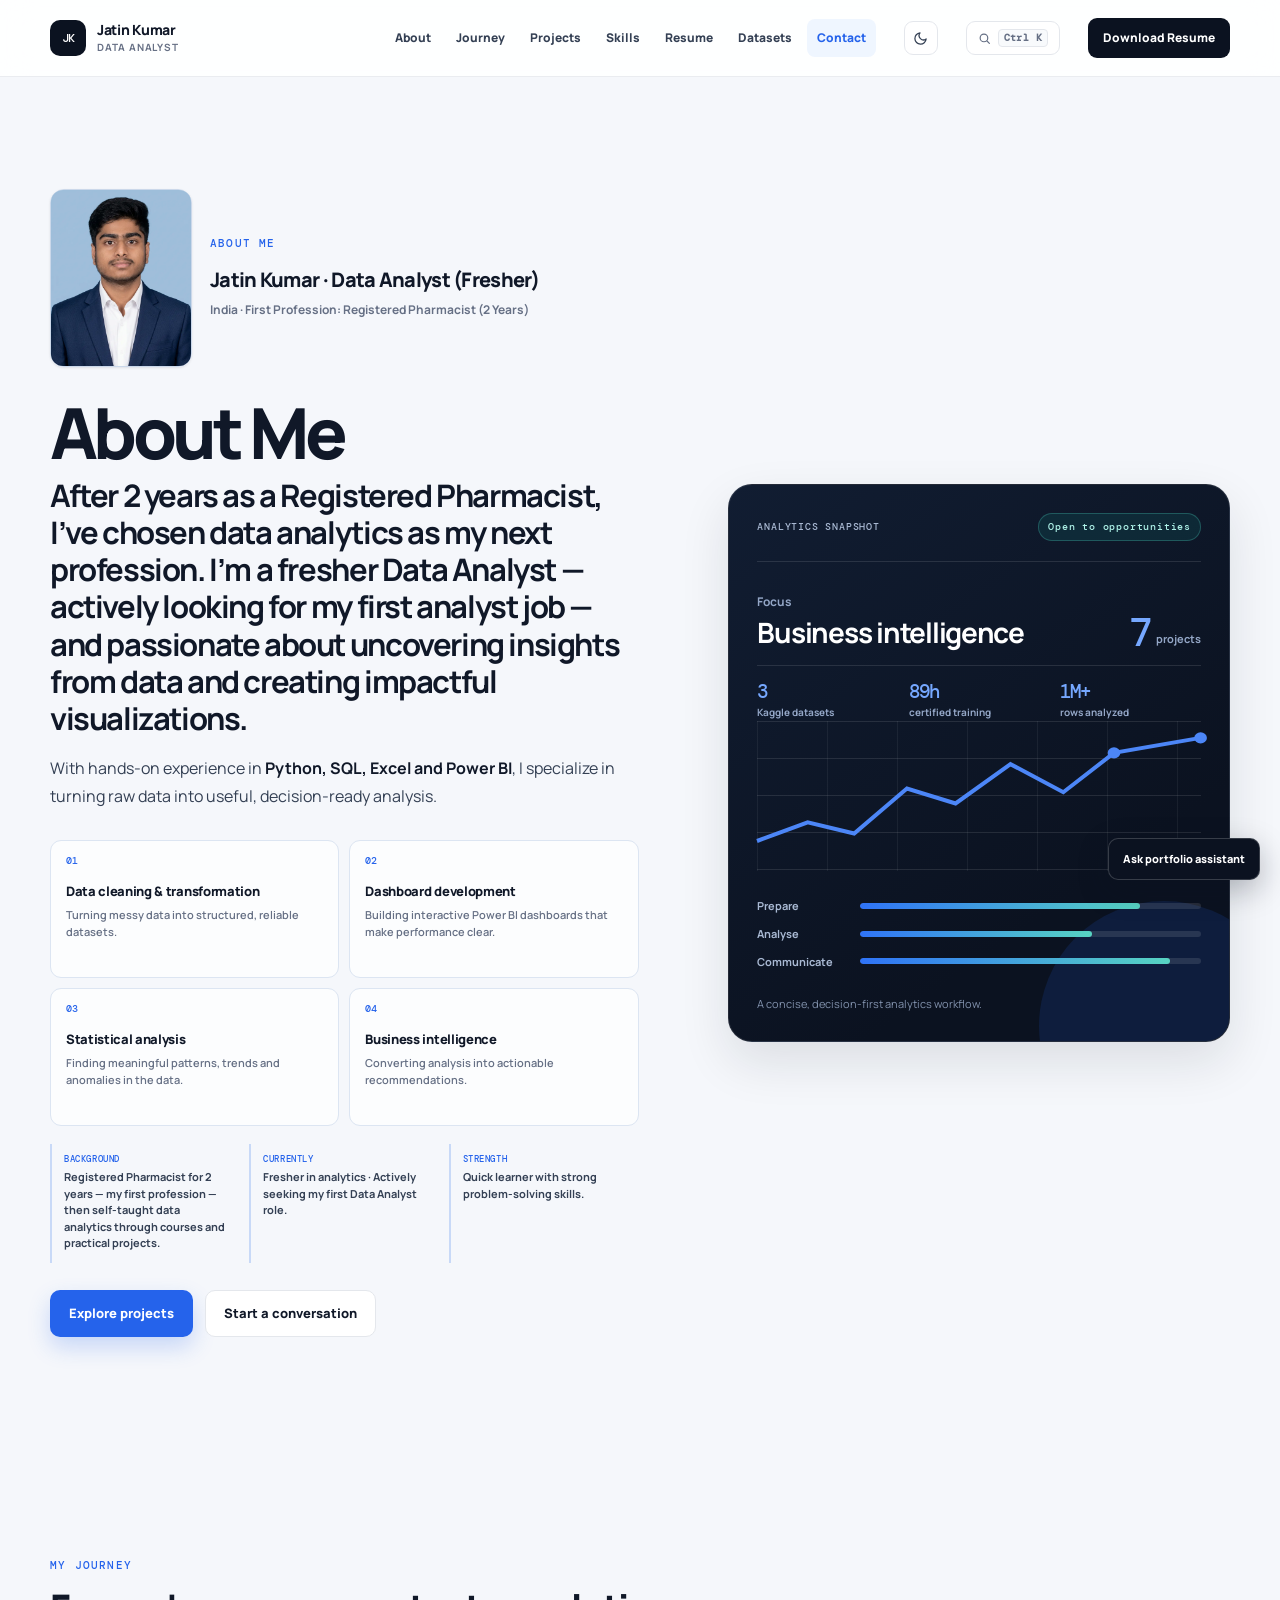
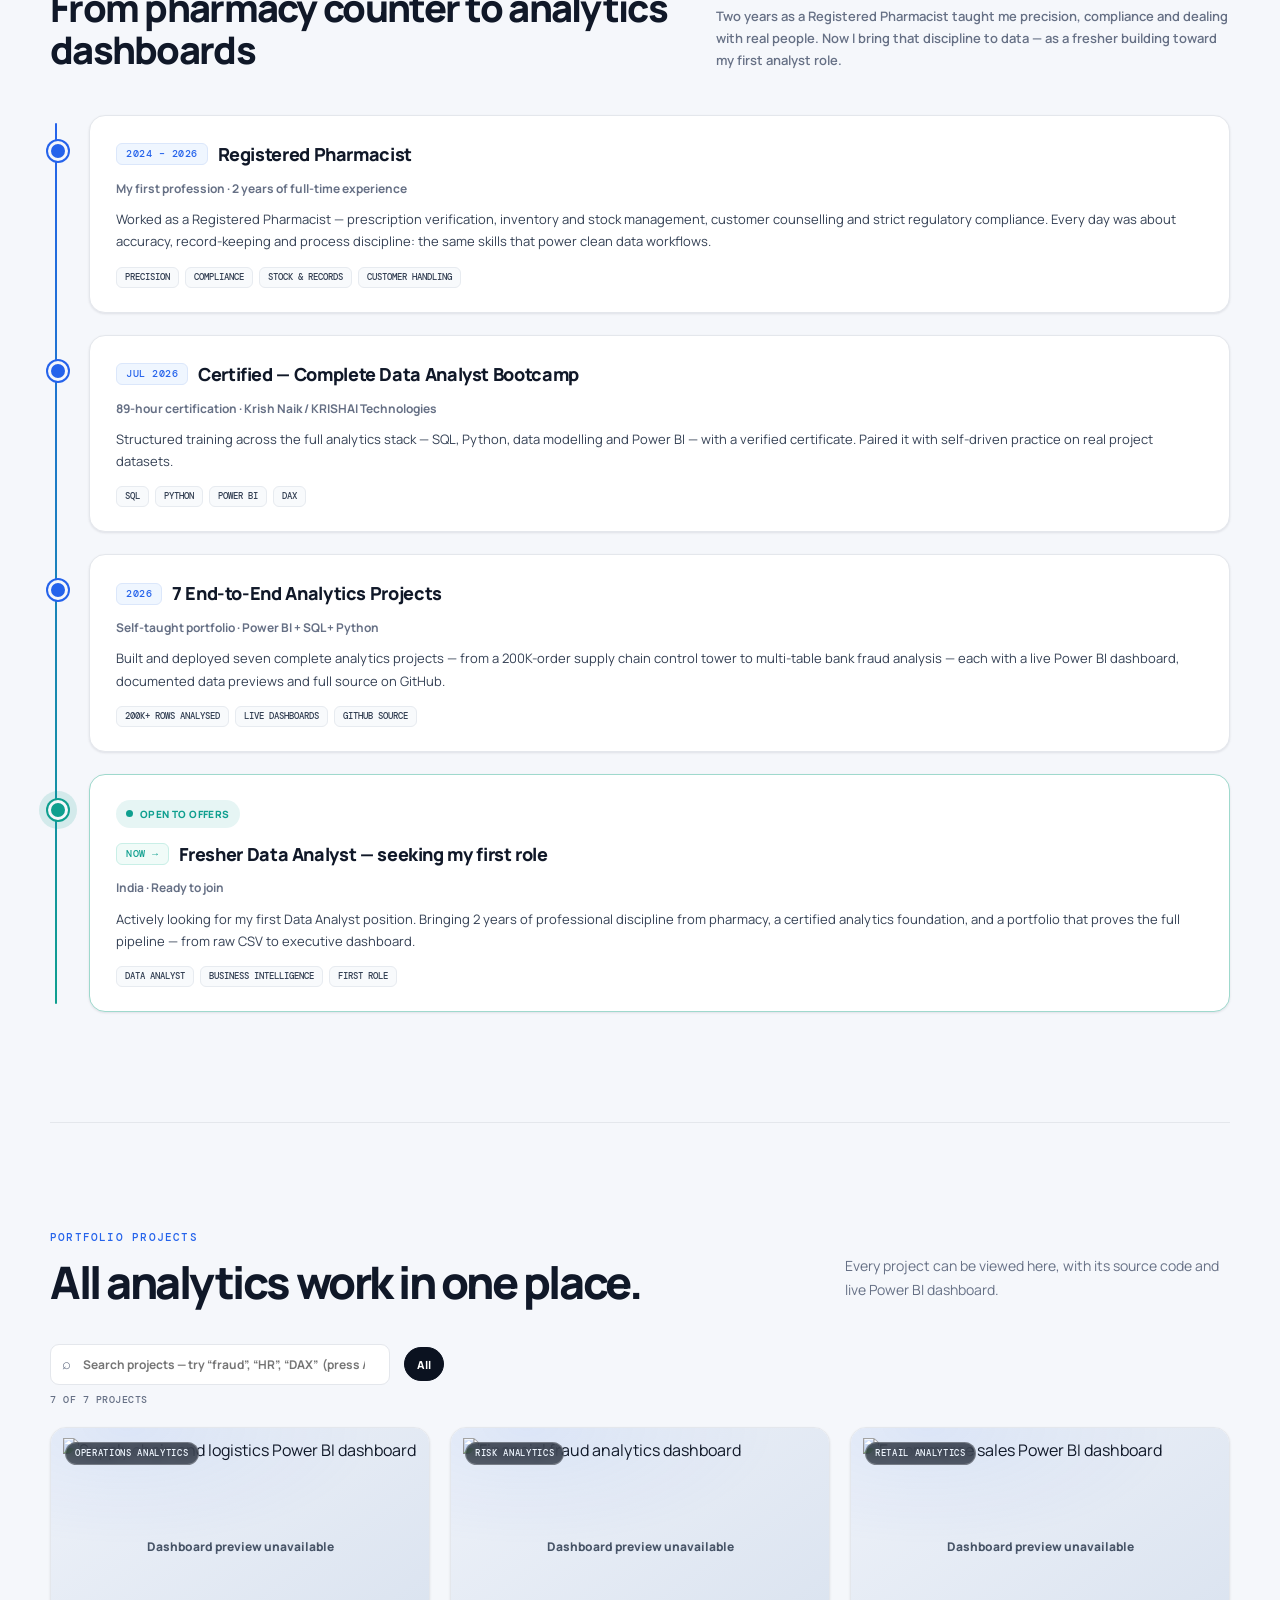
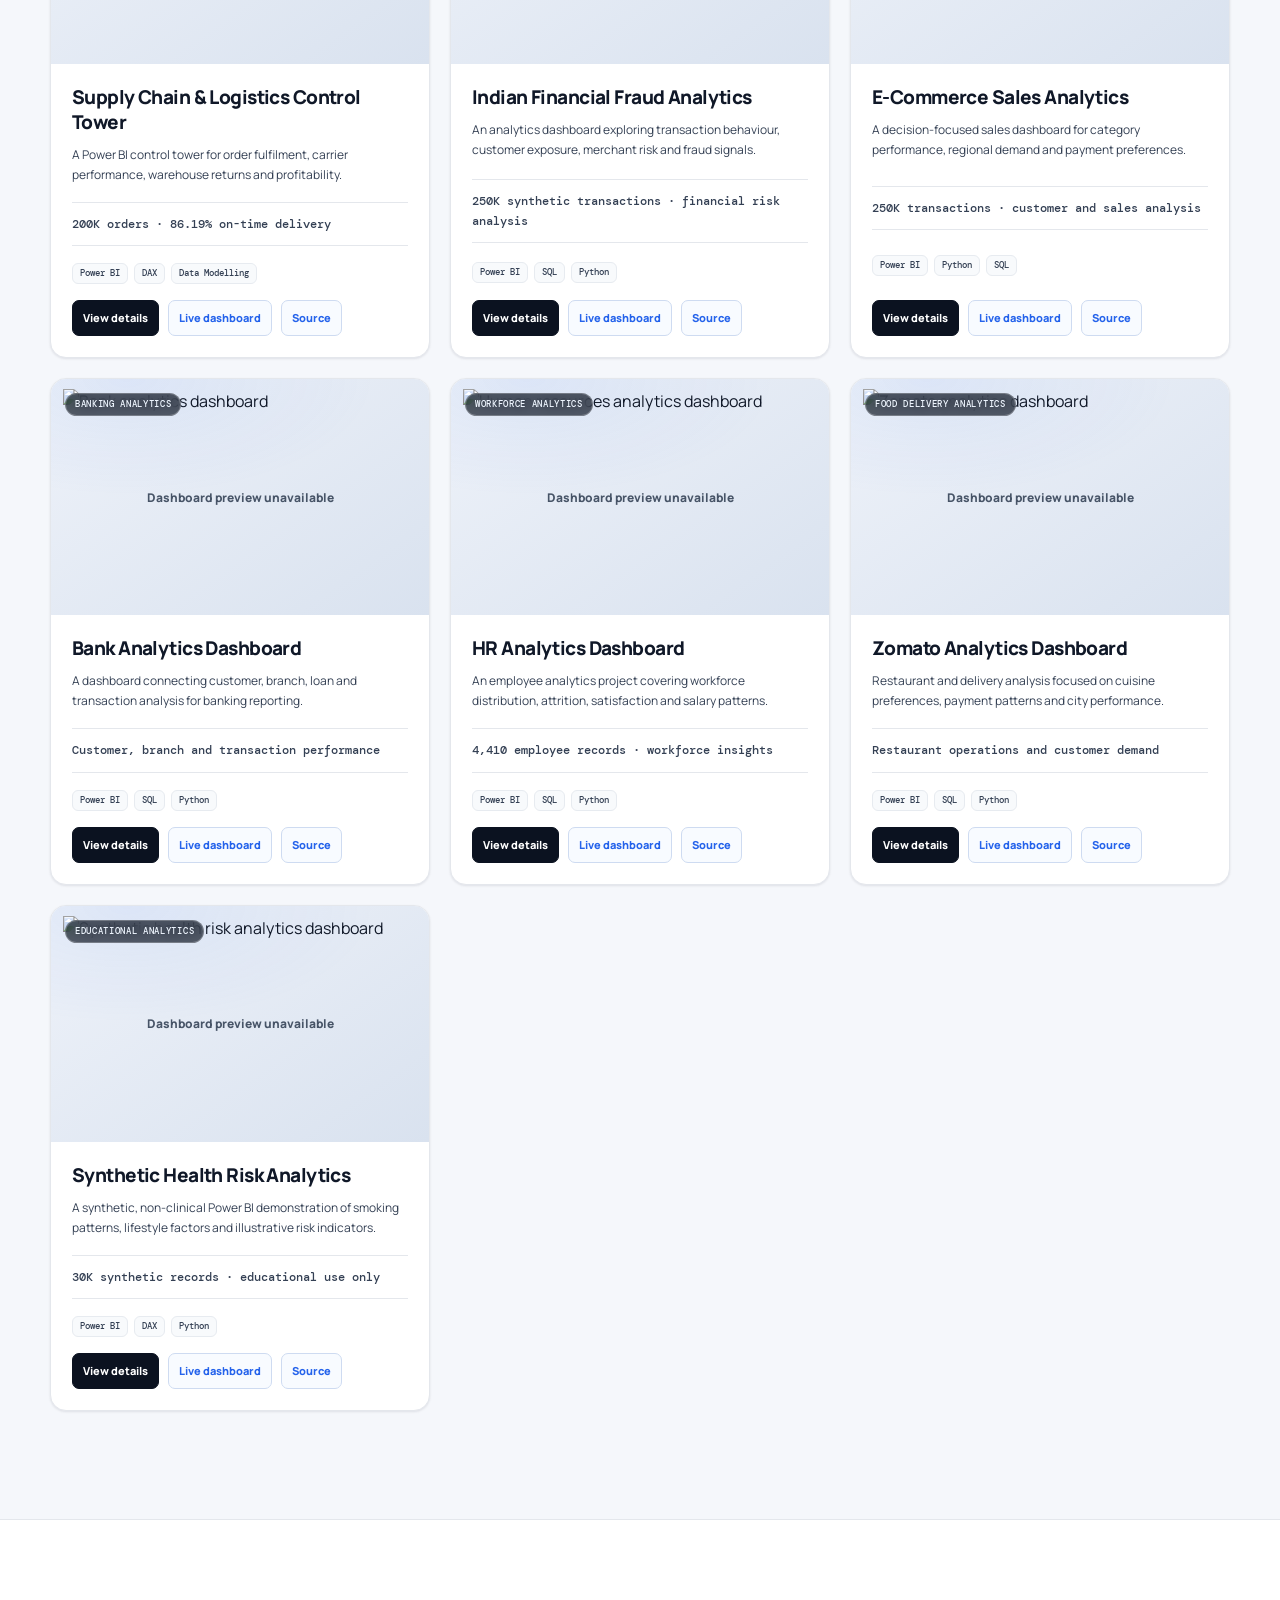
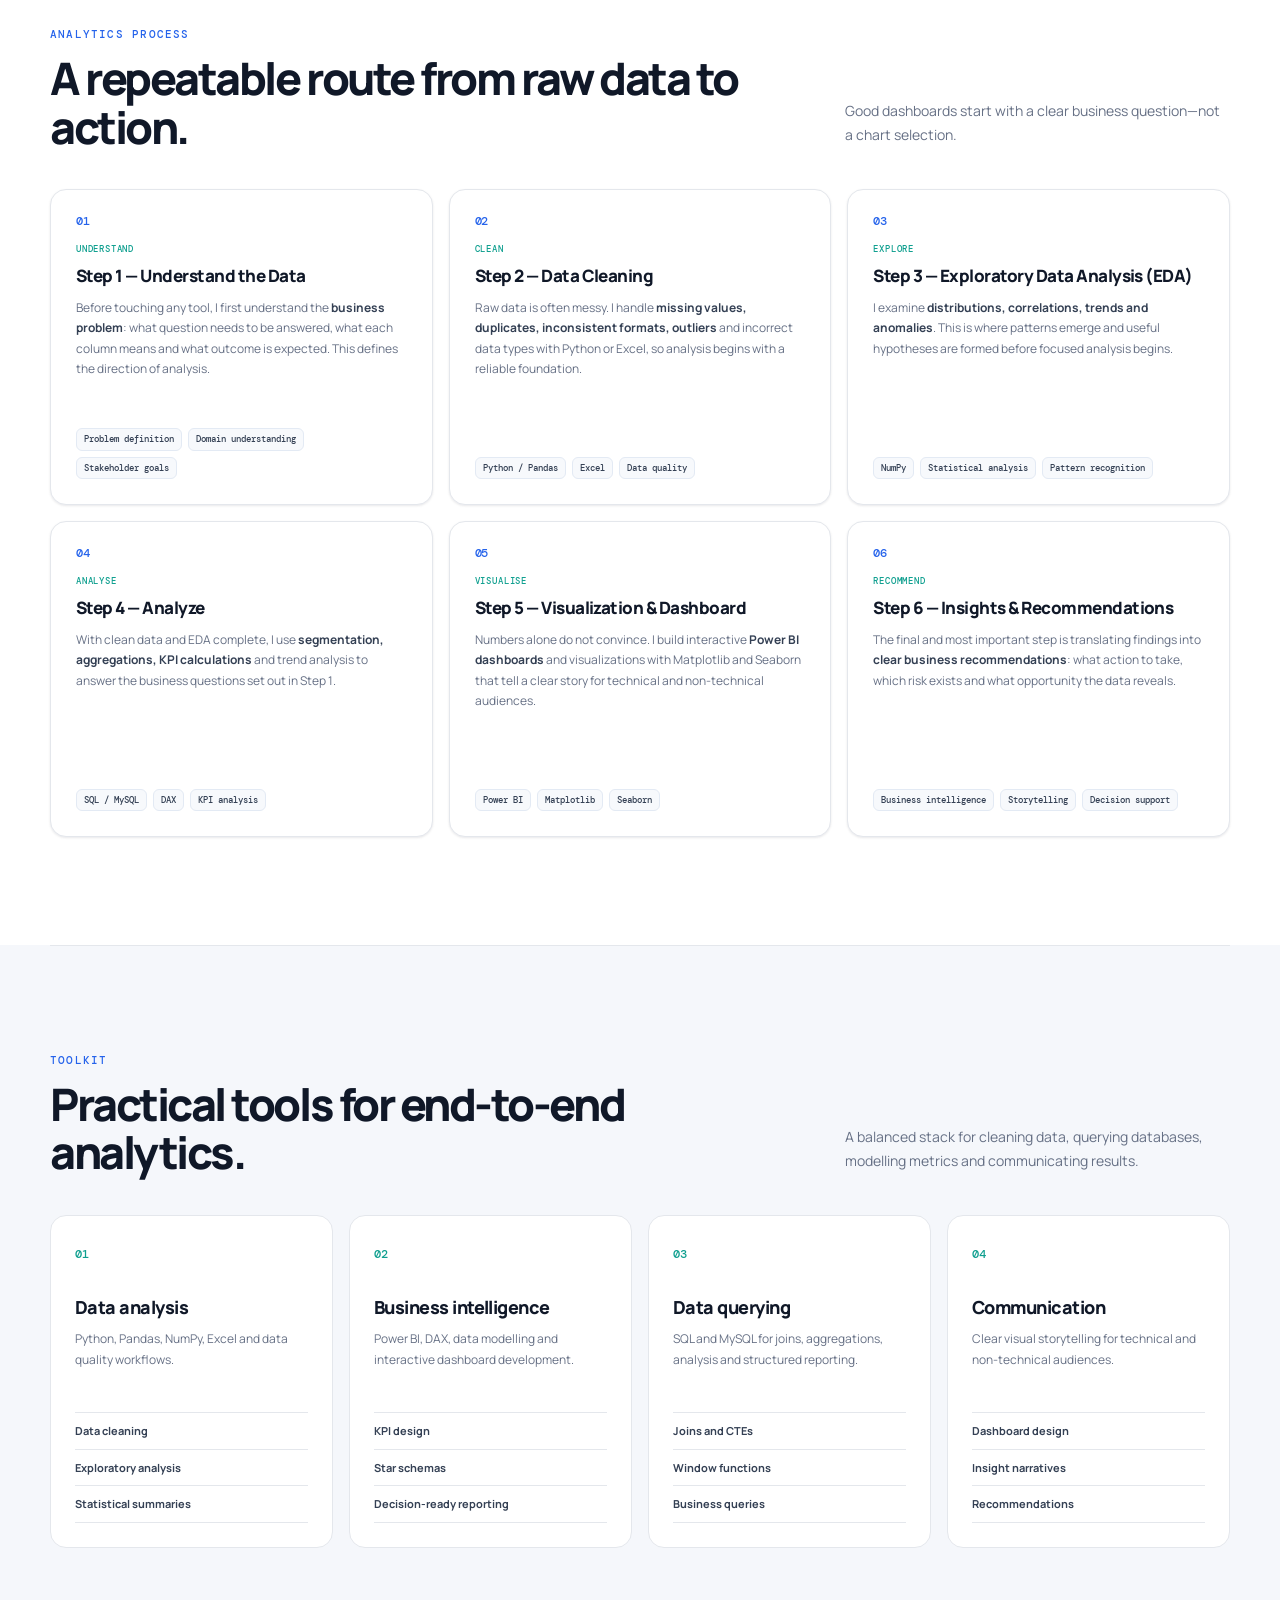
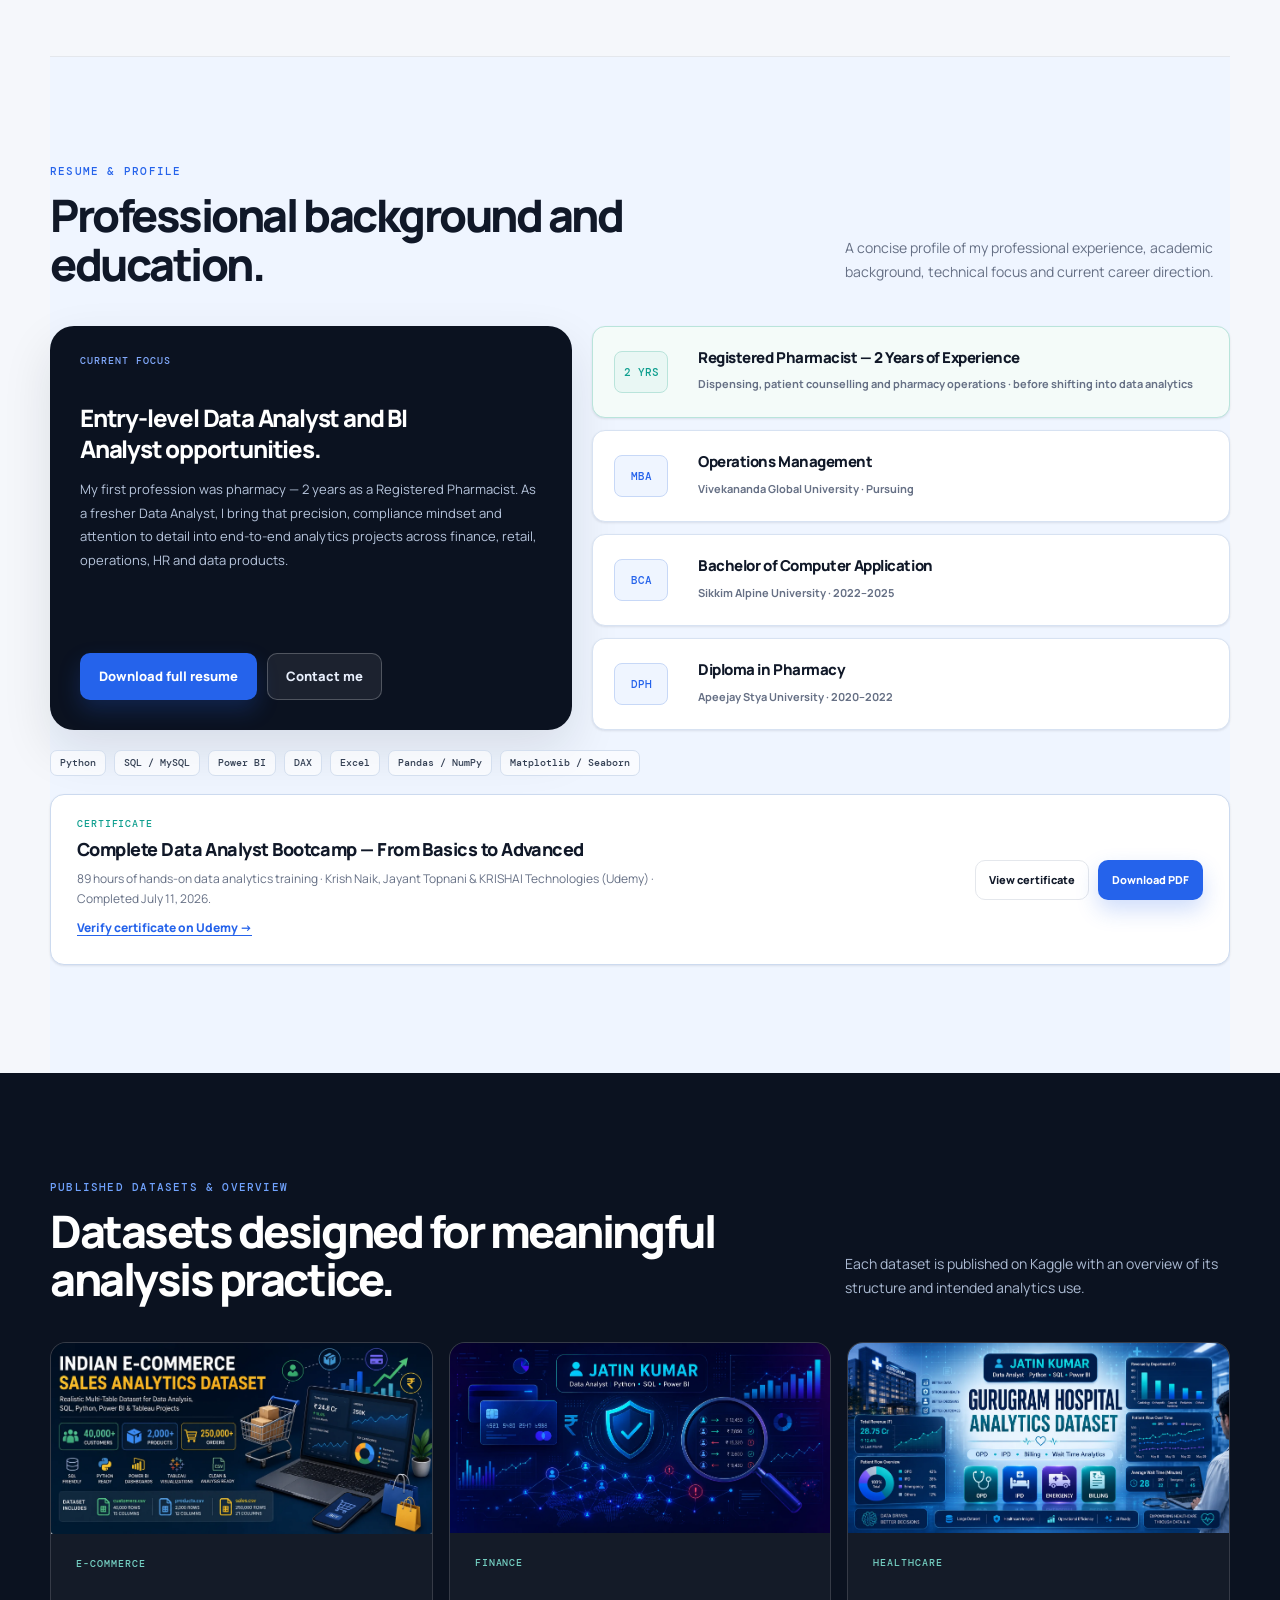
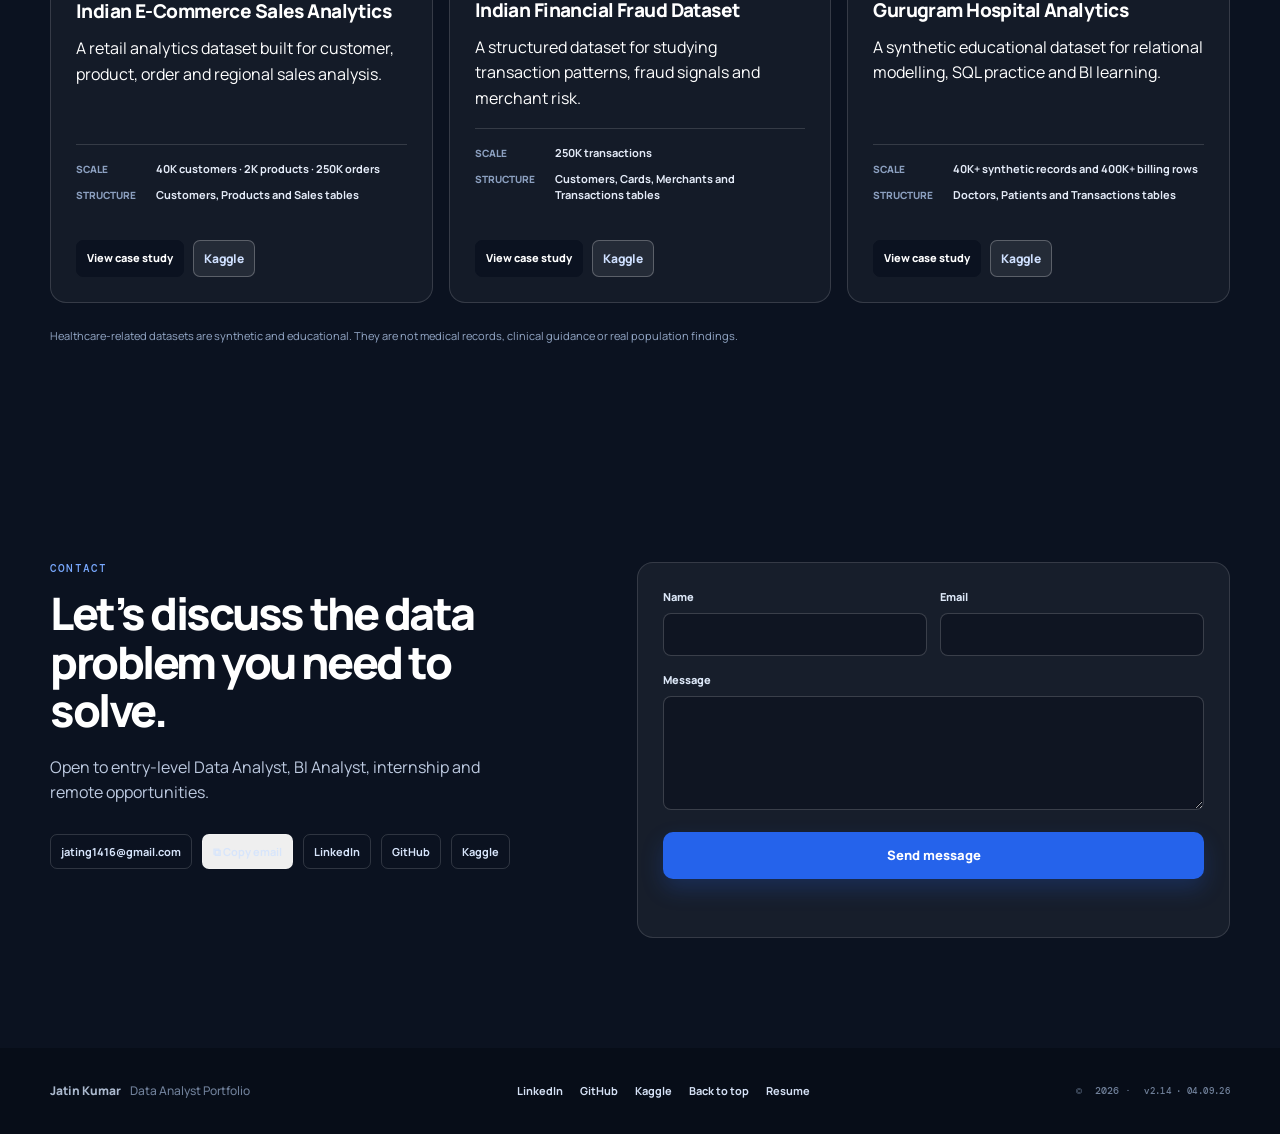
==== commit cb150889: "new file updates" ====
--- a/index.html
+++ b/index.html
@@ -395,7 +395,7 @@
         <a href="#top">Back to top</a>
         <a href="resume.pdf" download>Resume</a>
       </div>
-      <p class="copyright">© <span id="current-year"></span></p>
+      <p class="copyright">© <span id="current-year"></span> · <span class="build-tag" title="Site build version">v2.14 · 04.09.26</span></p>
     </div>
   </footer>
 
--- a/style.css
+++ b/style.css
@@ -265,6 +265,7 @@
 .footer-shell a { color: #d5e1f5; font-size: 11px; font-weight: 700; }
 .footer-shell a:hover { color: #fff; text-decoration: underline; text-underline-offset: 4px; }
 .footer-shell .copyright { color: #70809a; font: 400 10px/1 "DM Mono", monospace; }
+.build-tag { margin-left: 6px; color: #70809a; font: 500 9px/1 "DM Mono", monospace; letter-spacing: .04em; }
 
 .dashboard-dialog { display: grid; grid-template-rows: auto 1fr auto; width: min(1100px, calc(100vw - 30px)); max-height: min(860px, calc(100vh - 40px)); max-height: min(860px, calc(100dvh - 40px)); margin: auto; padding: 0; color: var(--ink); border: 1px solid #cbd5e1; border-radius: 18px; background: #fff; box-shadow: 0 24px 90px rgba(0,0,0,.35); }
 .dashboard-dialog::backdrop { background: rgba(5, 11, 22, .72); backdrop-filter: blur(3px); }
@@ -298,6 +299,7 @@
 .assistant-form input:focus { border-color: #94b4ed; }
 .assistant-form button { padding: 9px 11px; color: #fff; border: 0; border-radius: 8px; background: var(--blue); font-size: 11px; font-weight: 800; }
 
+.detail-dialog:not([open]), .dashboard-dialog:not([open]), .lightbox-dialog:not([open]) { display: none; }
 .detail-dialog { display: grid; grid-template-rows: auto minmax(0, 1fr); width: min(1080px, calc(100vw - 30px)); max-height: min(880px, calc(100vh - 40px)); max-height: min(880px, calc(100dvh - 40px)); margin: auto; padding: 0; color: var(--ink); border: 1px solid #cbd5e1; border-radius: 18px; background: #fff; box-shadow: 0 24px 90px rgba(0,0,0,.35); }
 .detail-dialog::backdrop { background: rgba(5, 11, 22, .72); backdrop-filter: blur(3px); }
 .detail-body { min-height: 0; overflow-y: auto; overscroll-behavior: contain; padding: 26px 28px 30px; }
@@ -555,6 +557,7 @@
 :root[data-theme="dark"] .resume-skills span { background: rgba(255, 255, 255, .07); border-color: rgba(255, 255, 255, .16); color: #c2ccdc; }
 :root[data-theme="dark"] .detail-back-link:hover { border-color: #35507e; background: rgba(77, 141, 255, .08); }
 :root[data-theme="dark"] .dialog-close:hover { border-color: #35507e; background: rgba(77, 141, 255, .08); }
+:root[data-theme="dark"] .about-specialities article { border-color: #2c3c5c; background: rgba(20, 31, 54, .72); }
 :root[data-theme="dark"] .profile-photo-frame { border-color: #2c3d5f; background: linear-gradient(145deg, #16233c, #101a2d); }
 :root[data-theme="dark"] .cmdk-overlay { background: rgba(3, 7, 15, .7); }
 :root[data-theme="dark"] .milestone-card:hover { border-color: #31446a; }
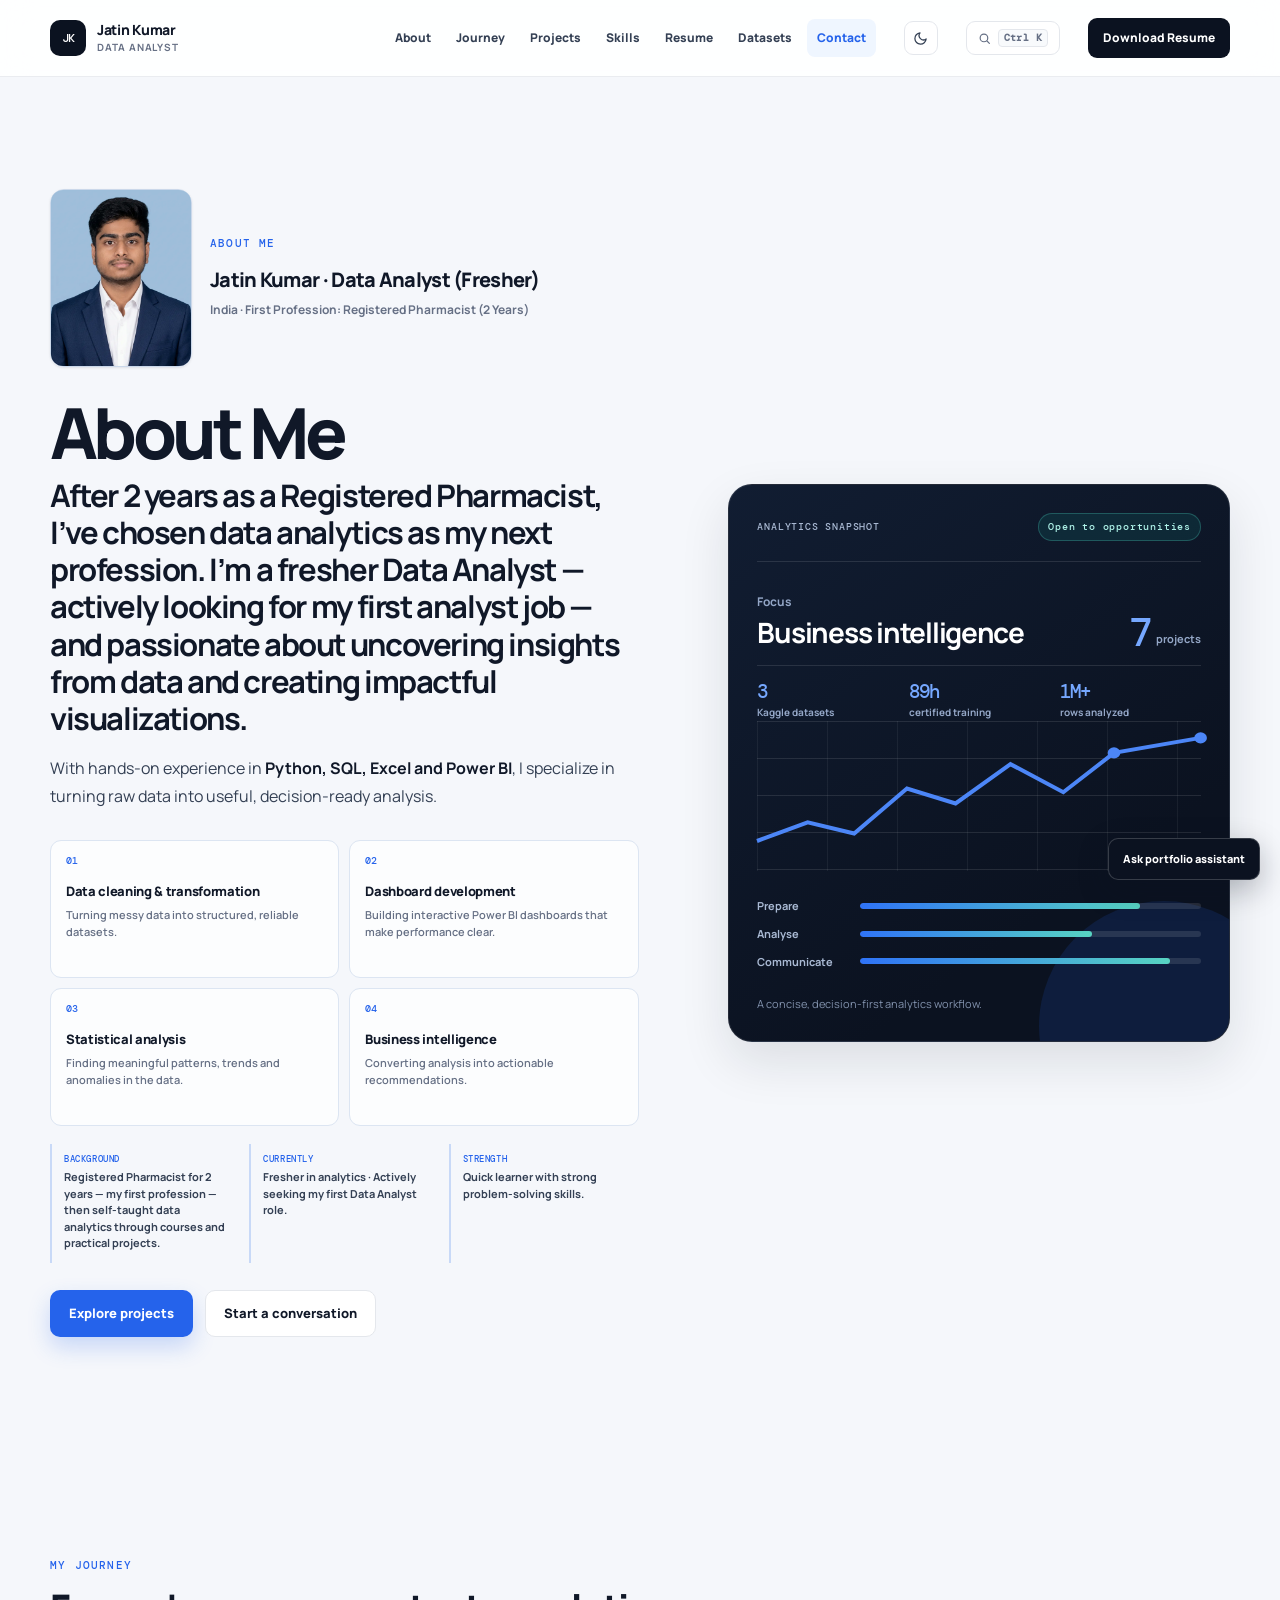
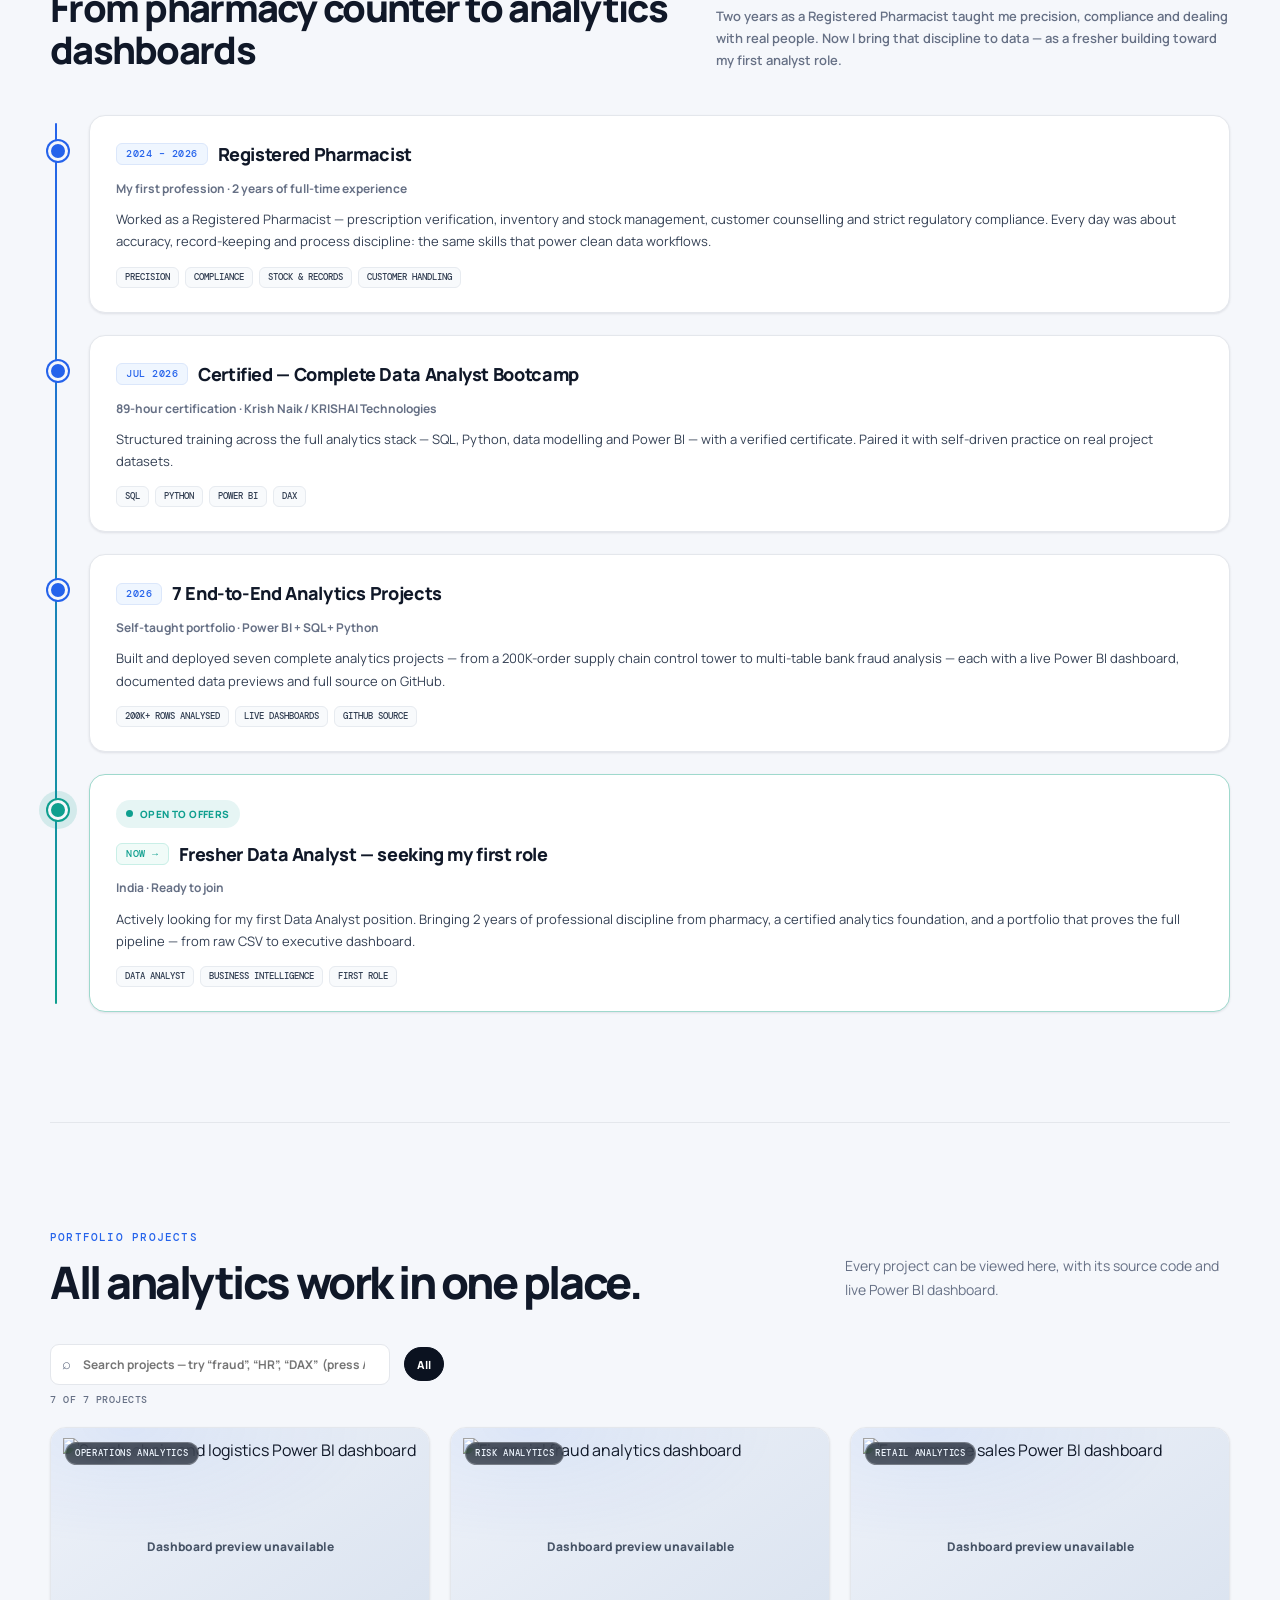
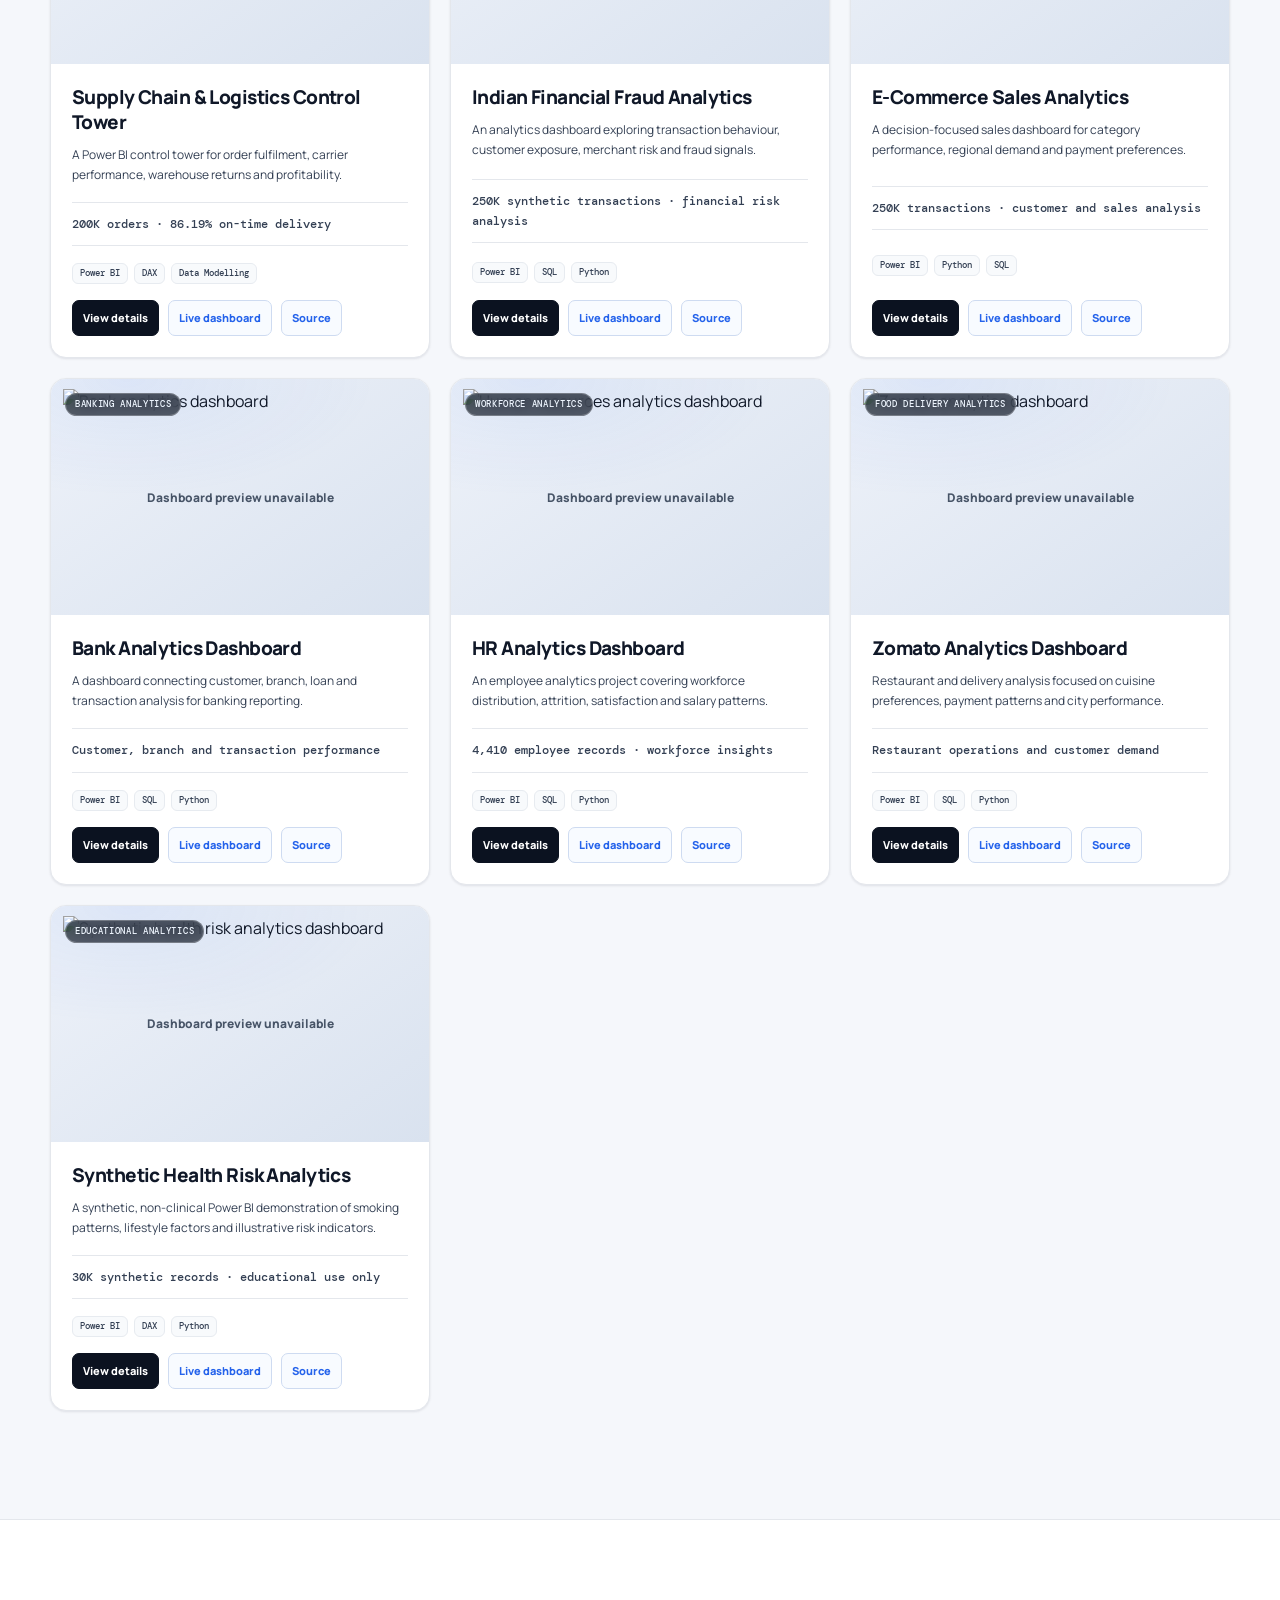
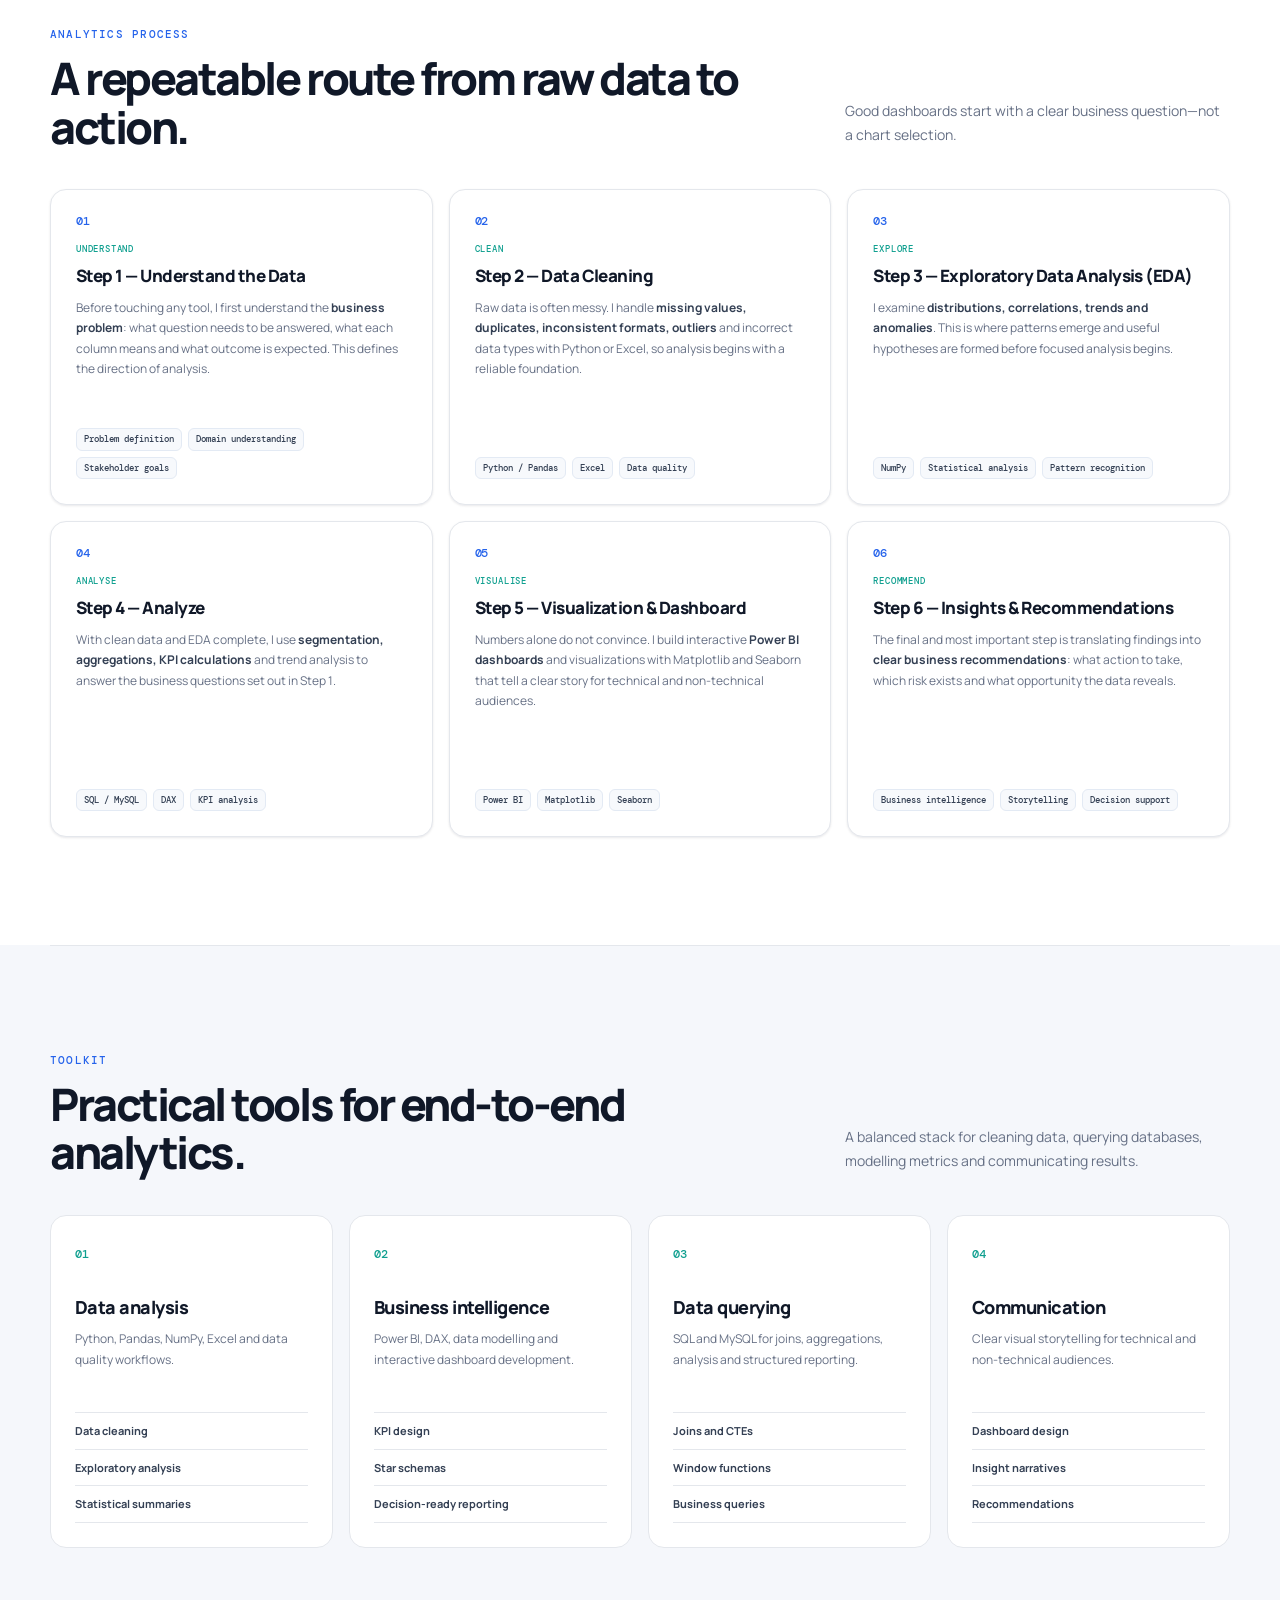
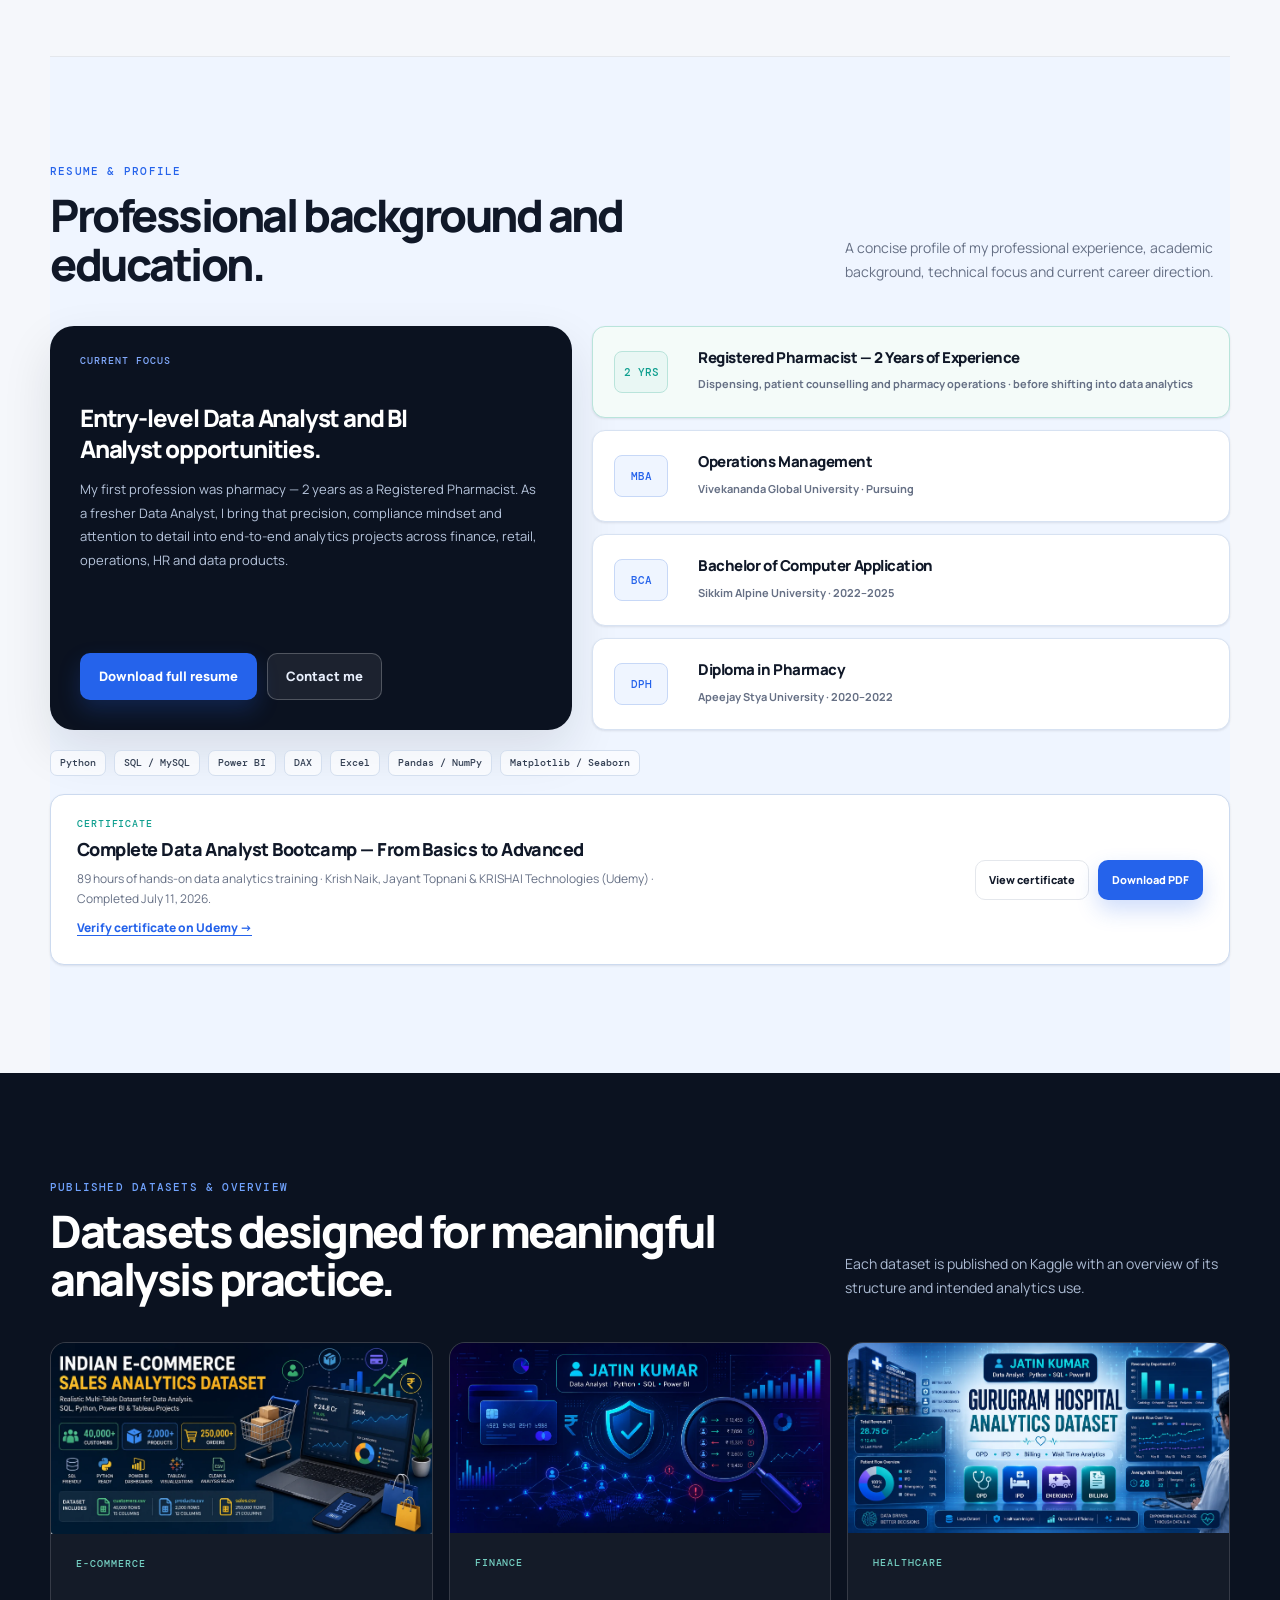
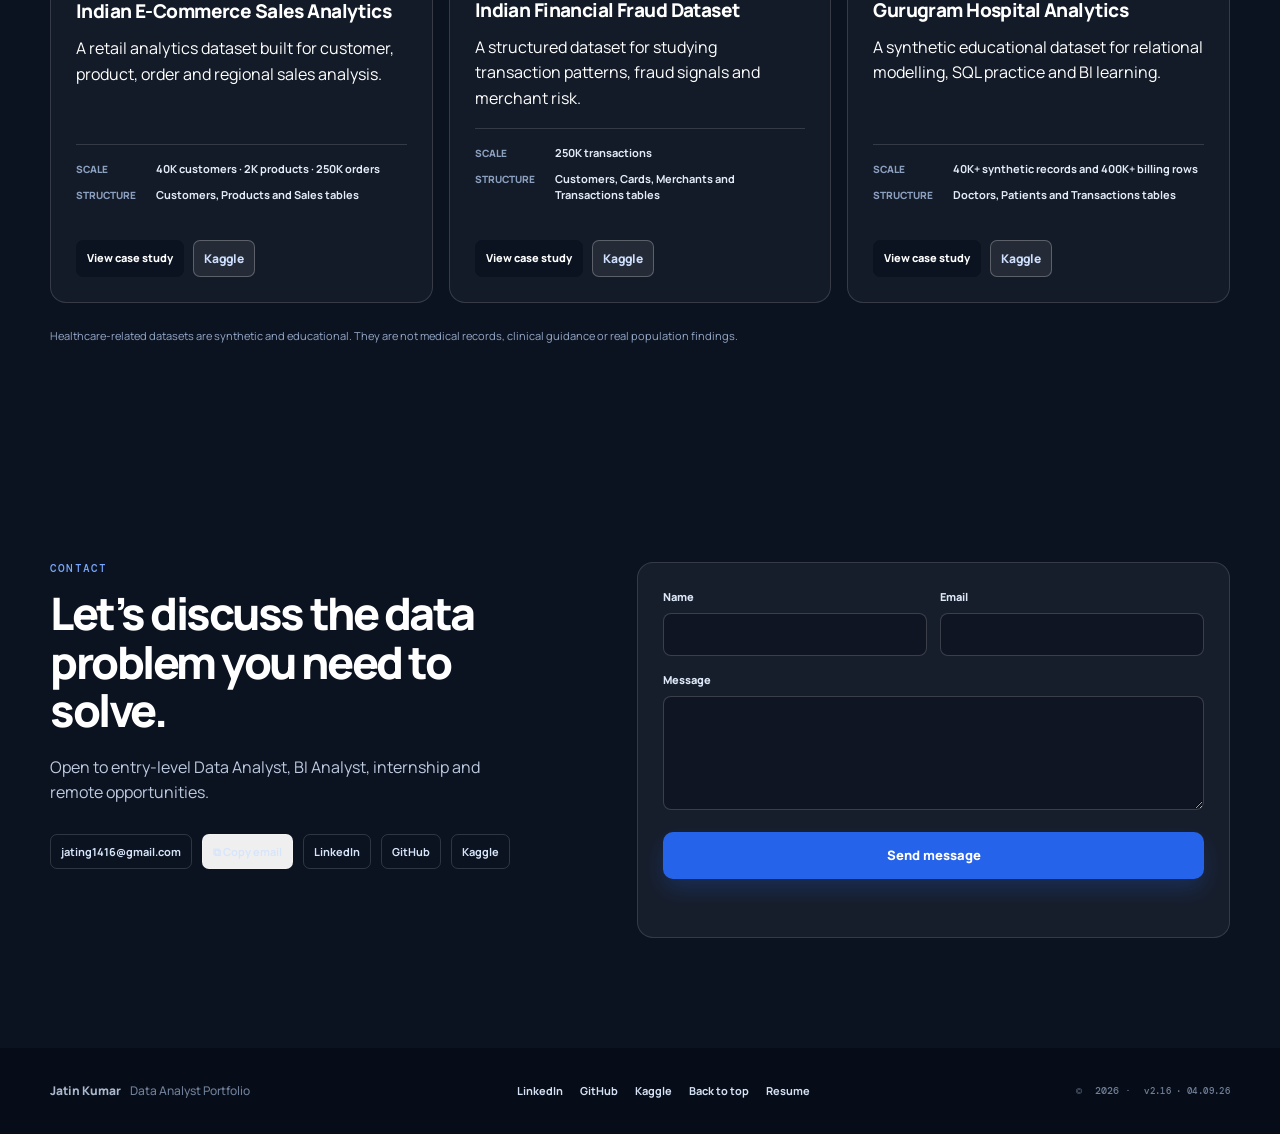
==== commit 04895ae5: "new files update" ====
--- a/index.html
+++ b/index.html
@@ -395,7 +395,7 @@
         <a href="#top">Back to top</a>
         <a href="resume.pdf" download>Resume</a>
       </div>
-      <p class="copyright">© <span id="current-year"></span> · <span class="build-tag" title="Site build version">v2.14 · 04.09.26</span></p>
+      <p class="copyright">© <span id="current-year"></span> · <span class="build-tag" title="Site build version">v2.16 · 04.09.26</span></p>
     </div>
   </footer>
 
--- a/style.css
+++ b/style.css
@@ -351,7 +351,7 @@
 .project-card-img, .gallery-thumb img, #profile-photo { cursor: zoom-in; }
 
 .detail-footer-actions { display: flex; flex-wrap: wrap; gap: 10px; margin-top: 8px; padding-top: 22px; border-top: 1px solid var(--line); }
-.detail-back-link { min-height: 47px; padding: 12px 16px; color: var(--ink-soft); border: 1px solid var(--line); border-radius: 10px; background: var(--surface-soft); font-size: 12px; font-weight: 800; transition: color .2s ease, border-color .2s ease, background .2s ease; }
+.detail-back-link { min-height: 48px; padding: 13px 18px; font-size: 13px; color: var(--ink-soft); border: 1px solid var(--line); border-radius: 10px; background: var(--surface-soft); font-size: 12px; font-weight: 800; transition: color .2s ease, border-color .2s ease, background .2s ease; }
 .detail-back-link:hover { color: var(--blue); border-color: #b9cdf1; background: #f7faff; }
 .detail-copy-link { margin-left: auto; min-height: 47px; padding: 12px 16px; color: var(--ink-soft); border: 1px dashed #b9c4d3; border-radius: 10px; background: #fff; font-size: 12px; font-weight: 800; transition: color .2s ease, border-color .2s ease, background .2s ease; }
 .detail-copy-link:hover { color: var(--blue); border-color: #94b4ed; border-style: solid; background: #f7faff; }
@@ -502,8 +502,9 @@
 /* ---------- DIALOG FALLBACK (top layer disabled environments) ---------- */
 .dialog-fallback { position: fixed; inset: 0; margin: auto; z-index: 250; box-shadow: 0 0 0 9999px rgba(5, 11, 22, .72); }
 .detail-body, .lightbox-figure { overscroll-behavior: contain; }
-.dialog-close { min-height: 34px; padding: 10px 14px; font-size: 12px; transition: color .2s ease, border-color .2s ease, background .2s ease; }
+.dialog-close { min-height: 44px; min-width: 44px; padding: 10px 16px; font-size: 13px; transition: color .2s ease, border-color .2s ease, background .2s ease; }
 .dialog-close:hover { color: var(--blue); border-color: #b9cdf1; background: #f7faff; }
+.dialog-close, .detail-back-link, .detail-footer-actions button, .card-embed-button, .card-actions a { touch-action: manipulation; -webkit-tap-highlight-color: rgba(37, 99, 235, .15); }
 
 /* ===== DARK MODE ===== */
 :root[data-theme="dark"] {
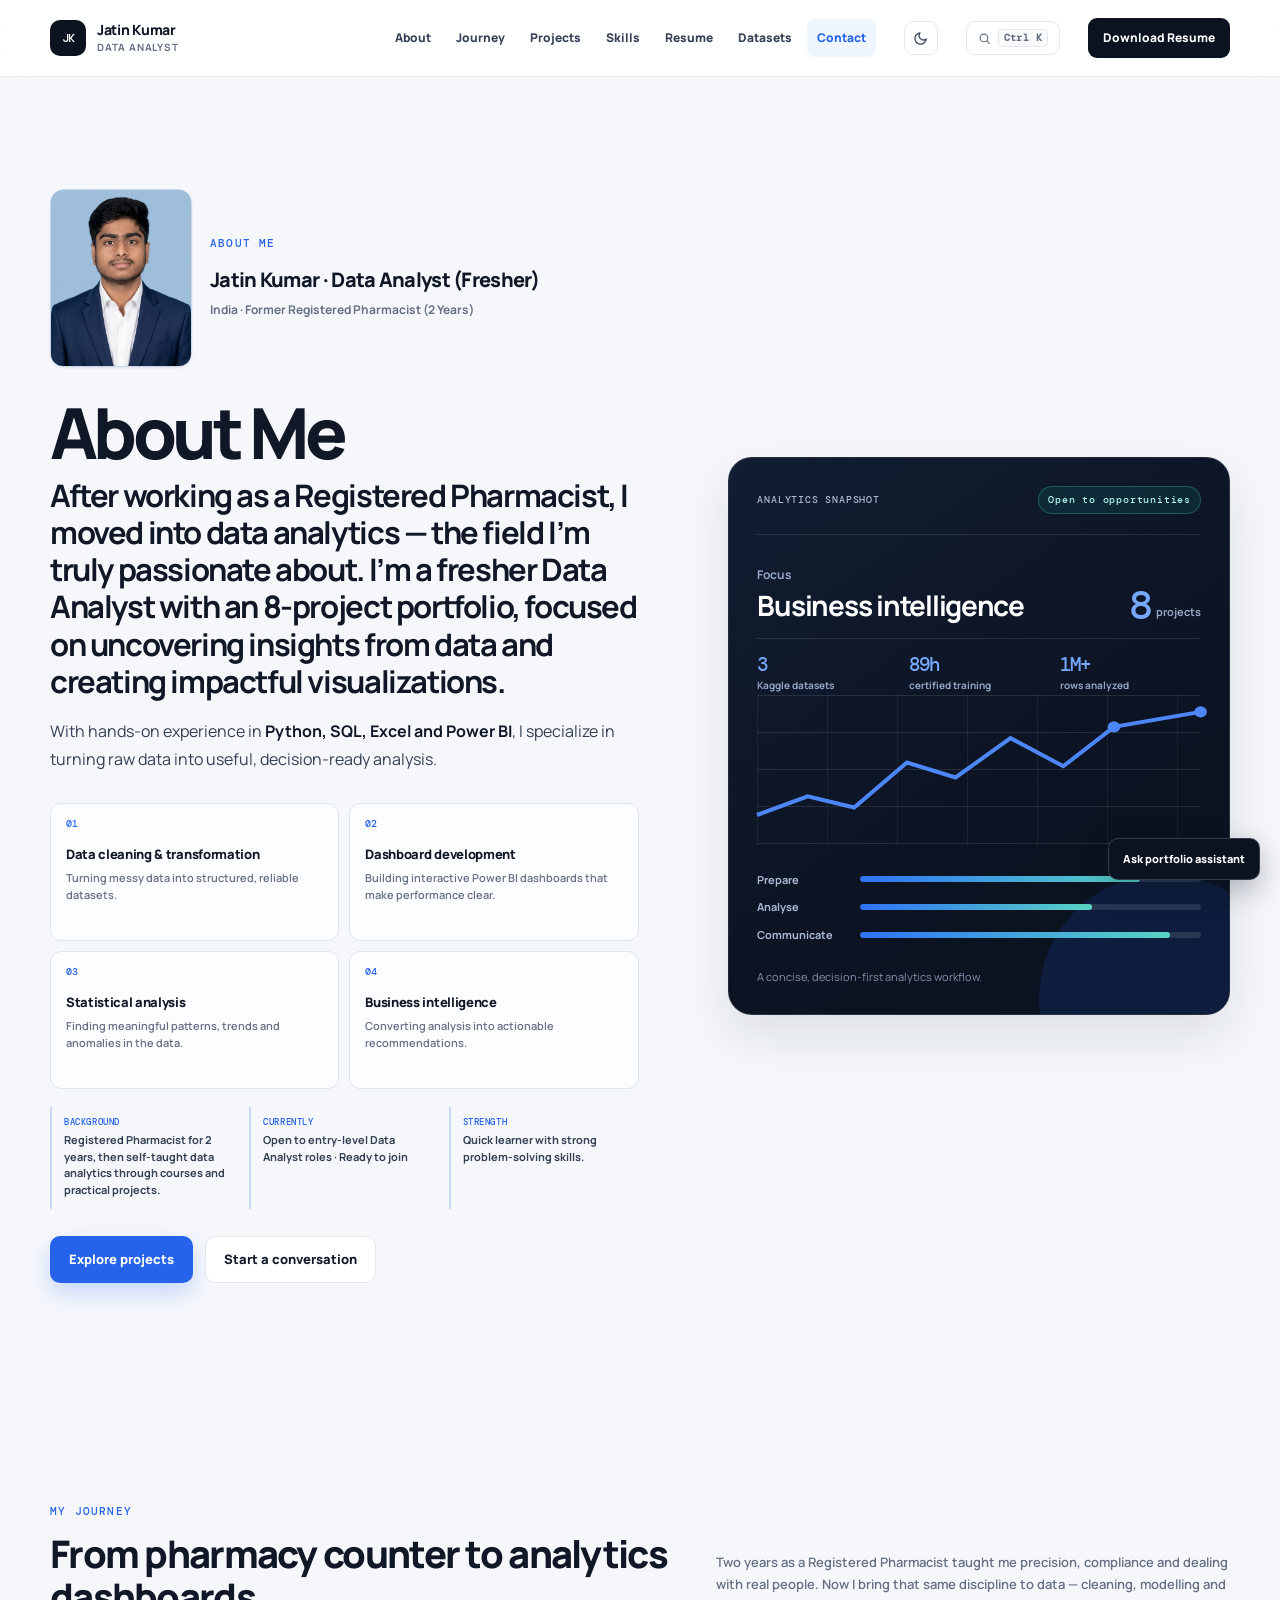
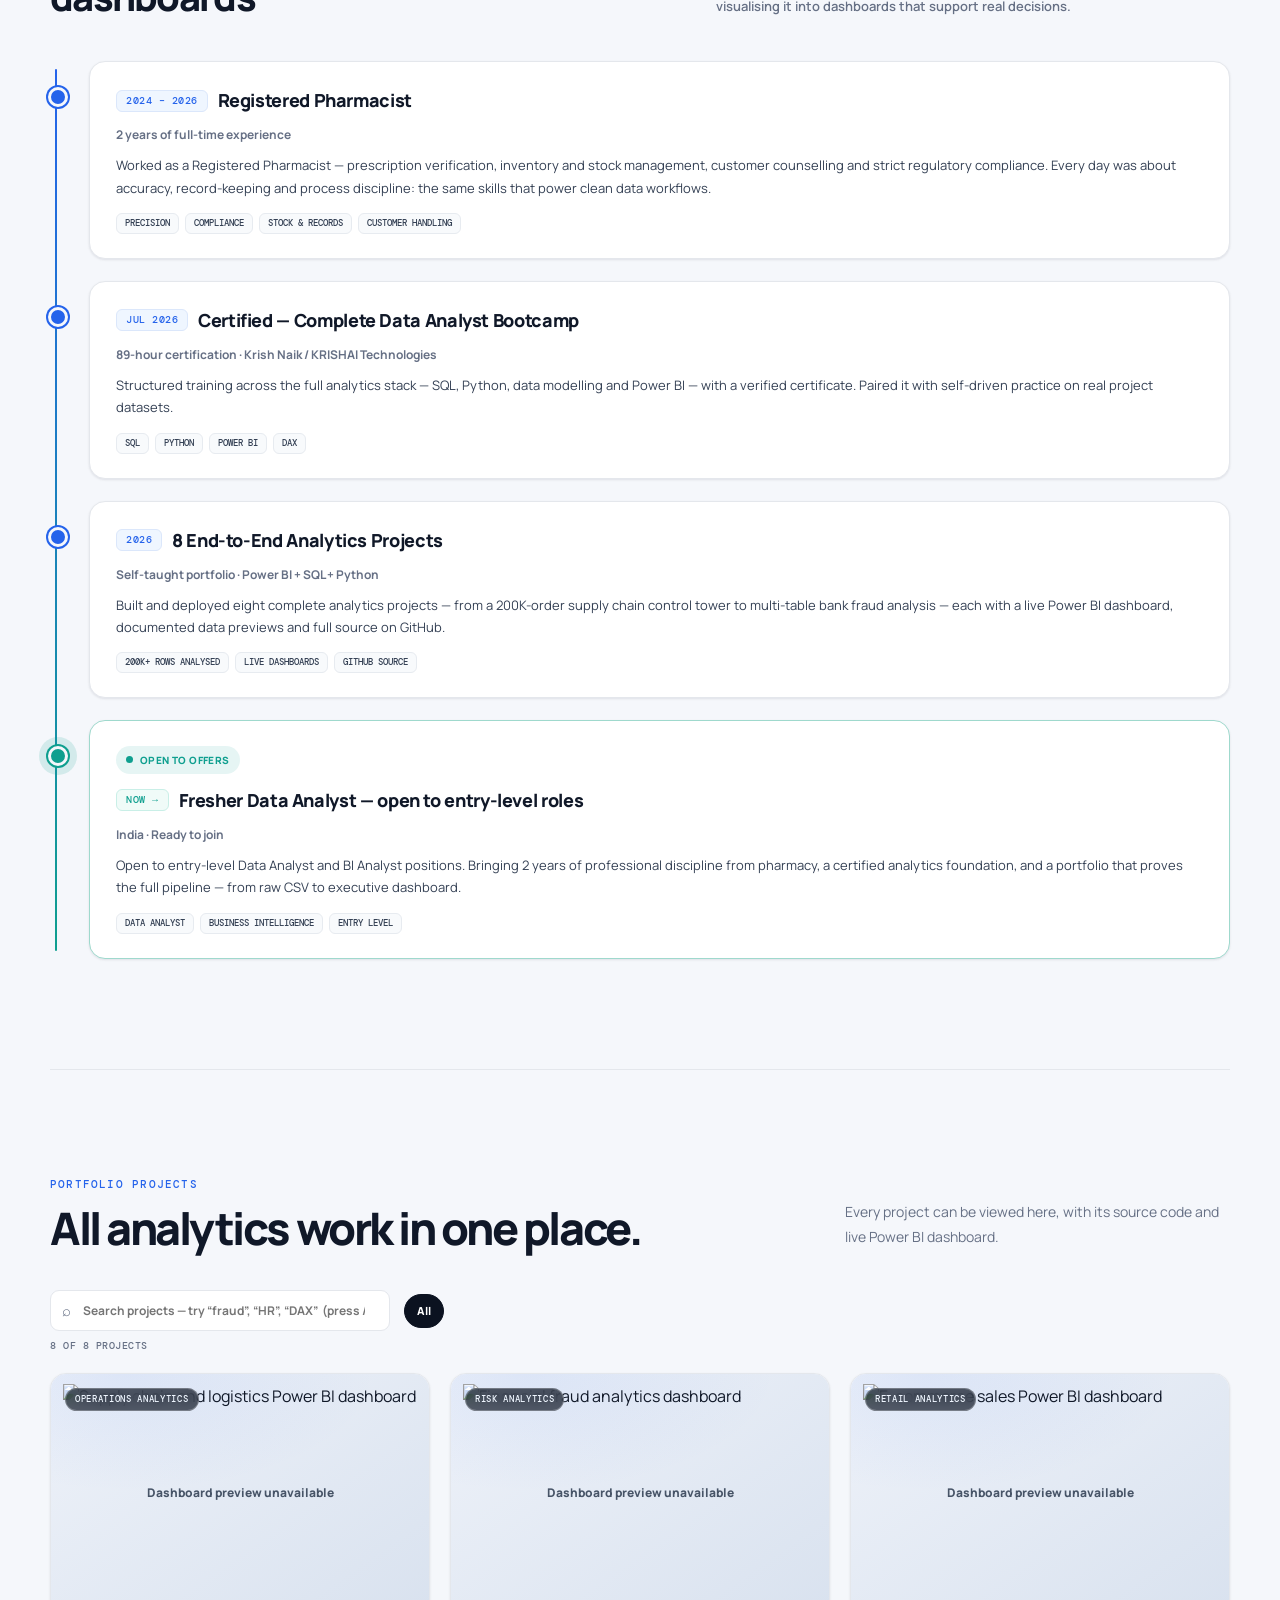
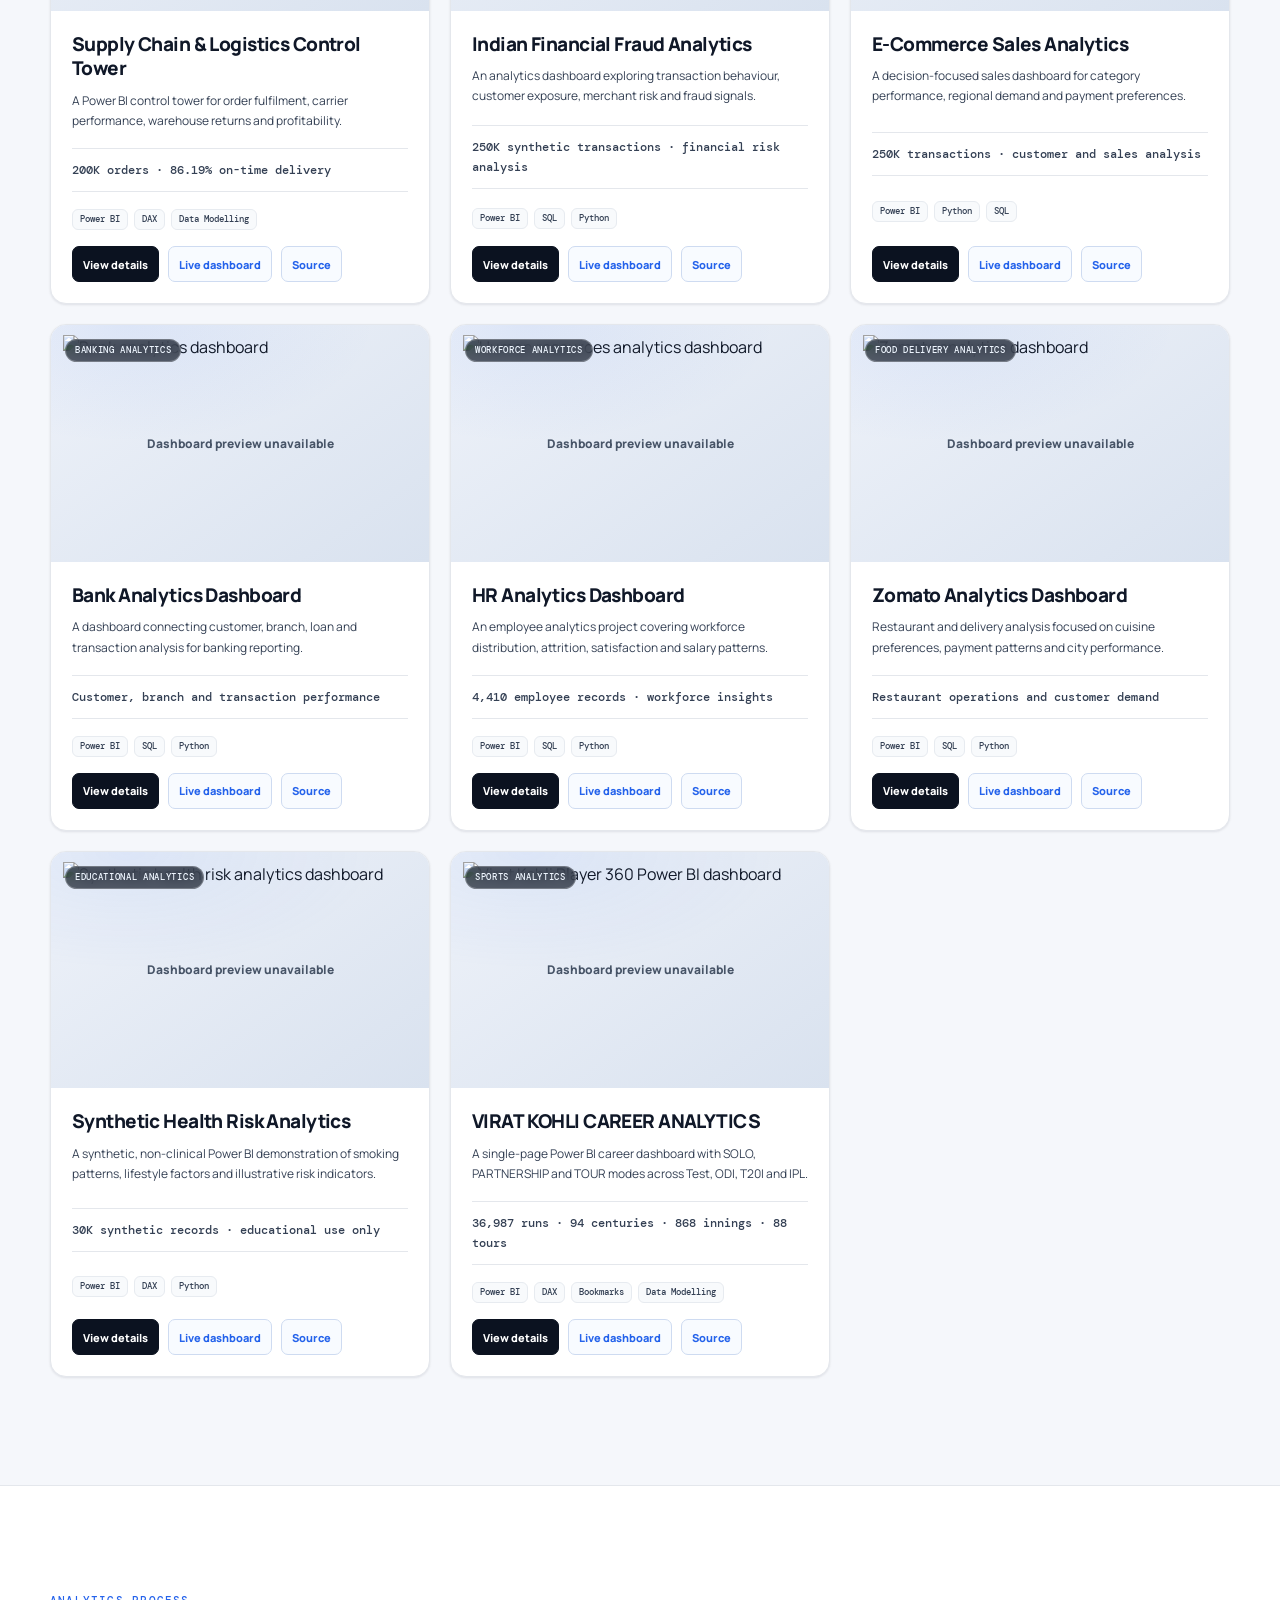
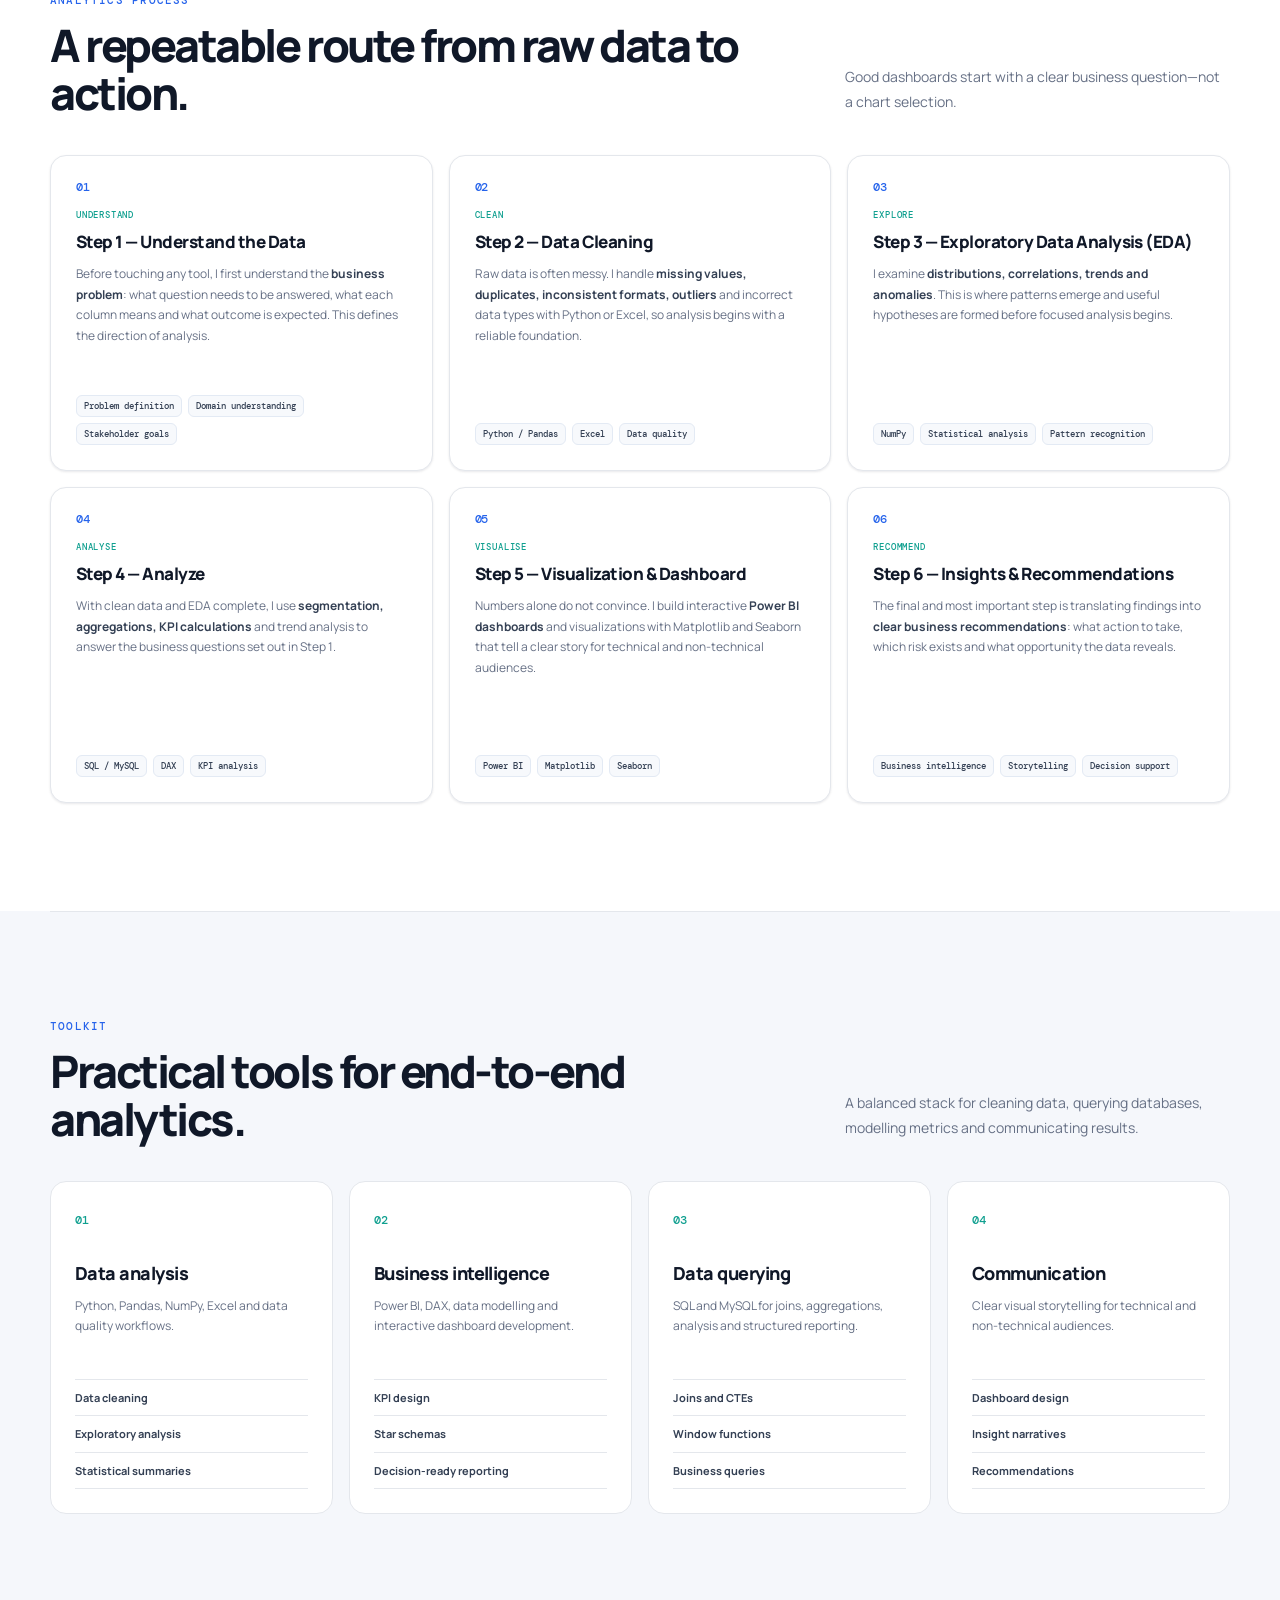
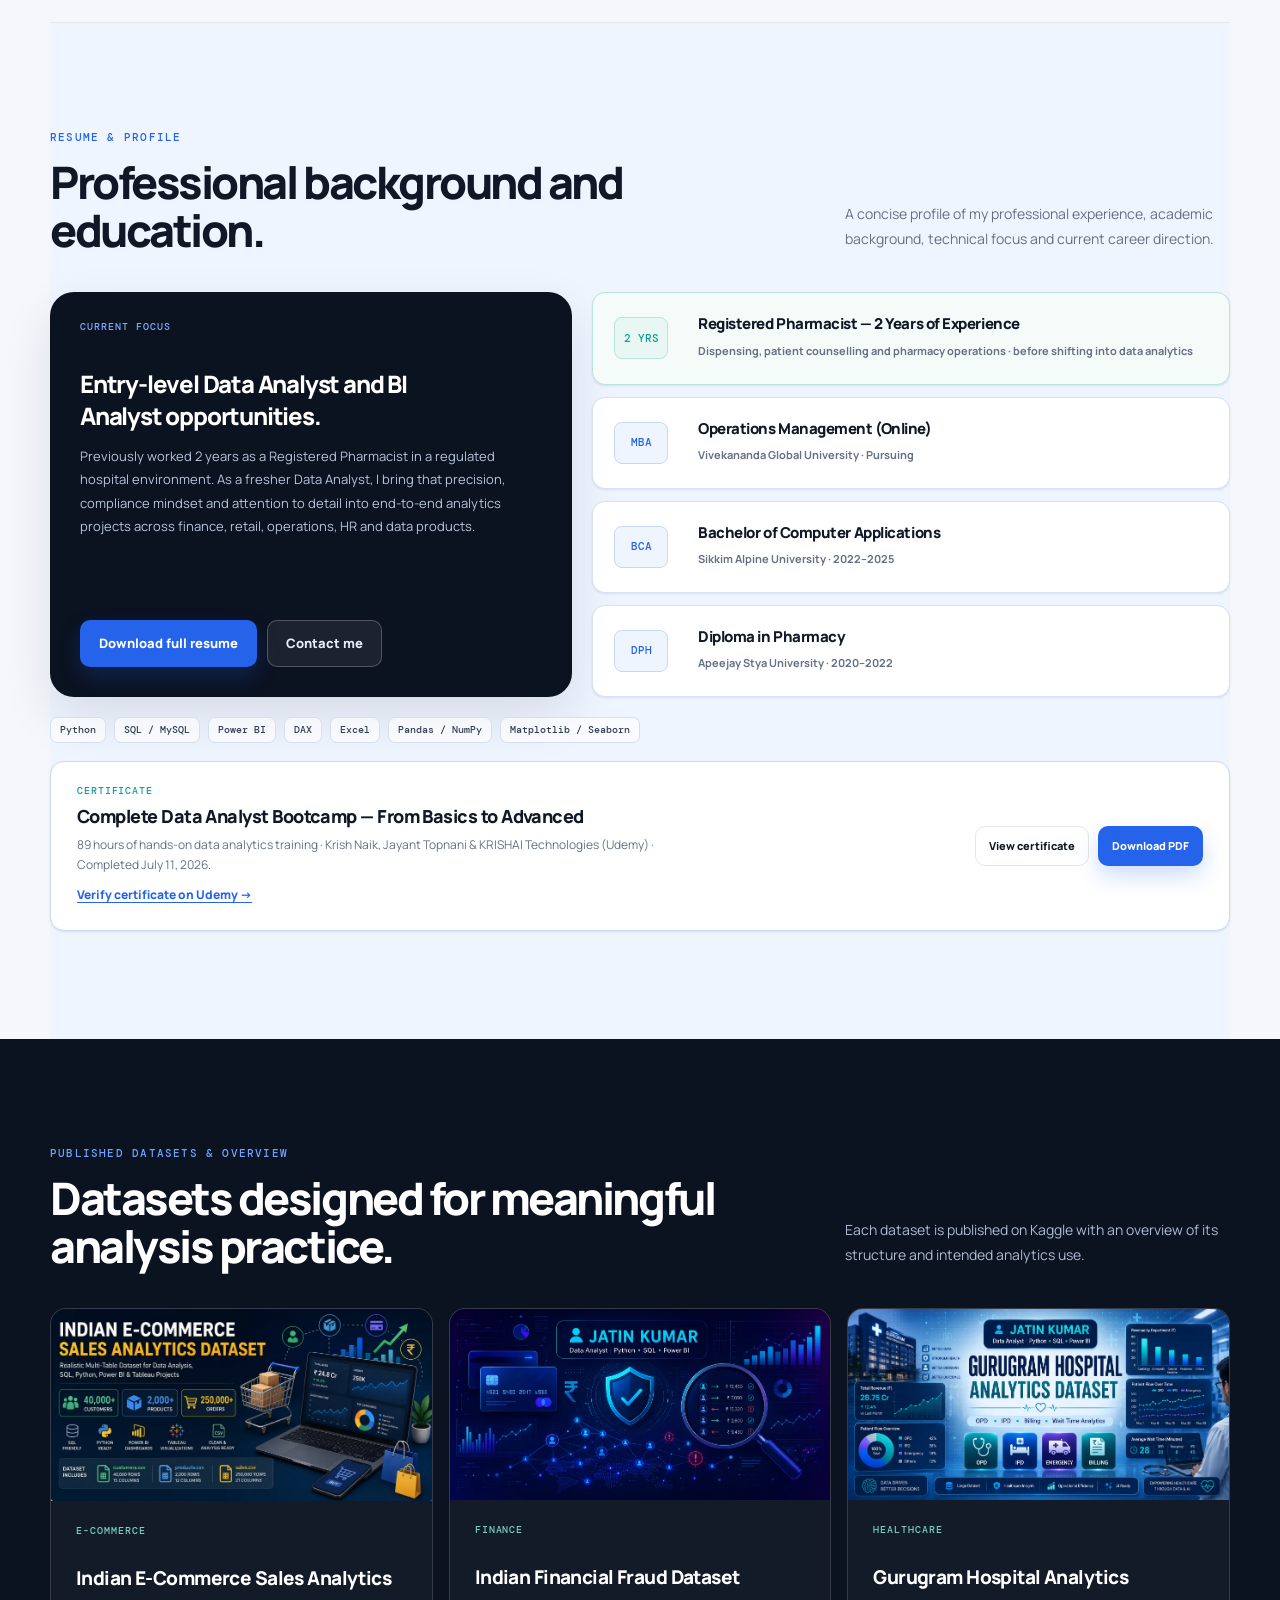
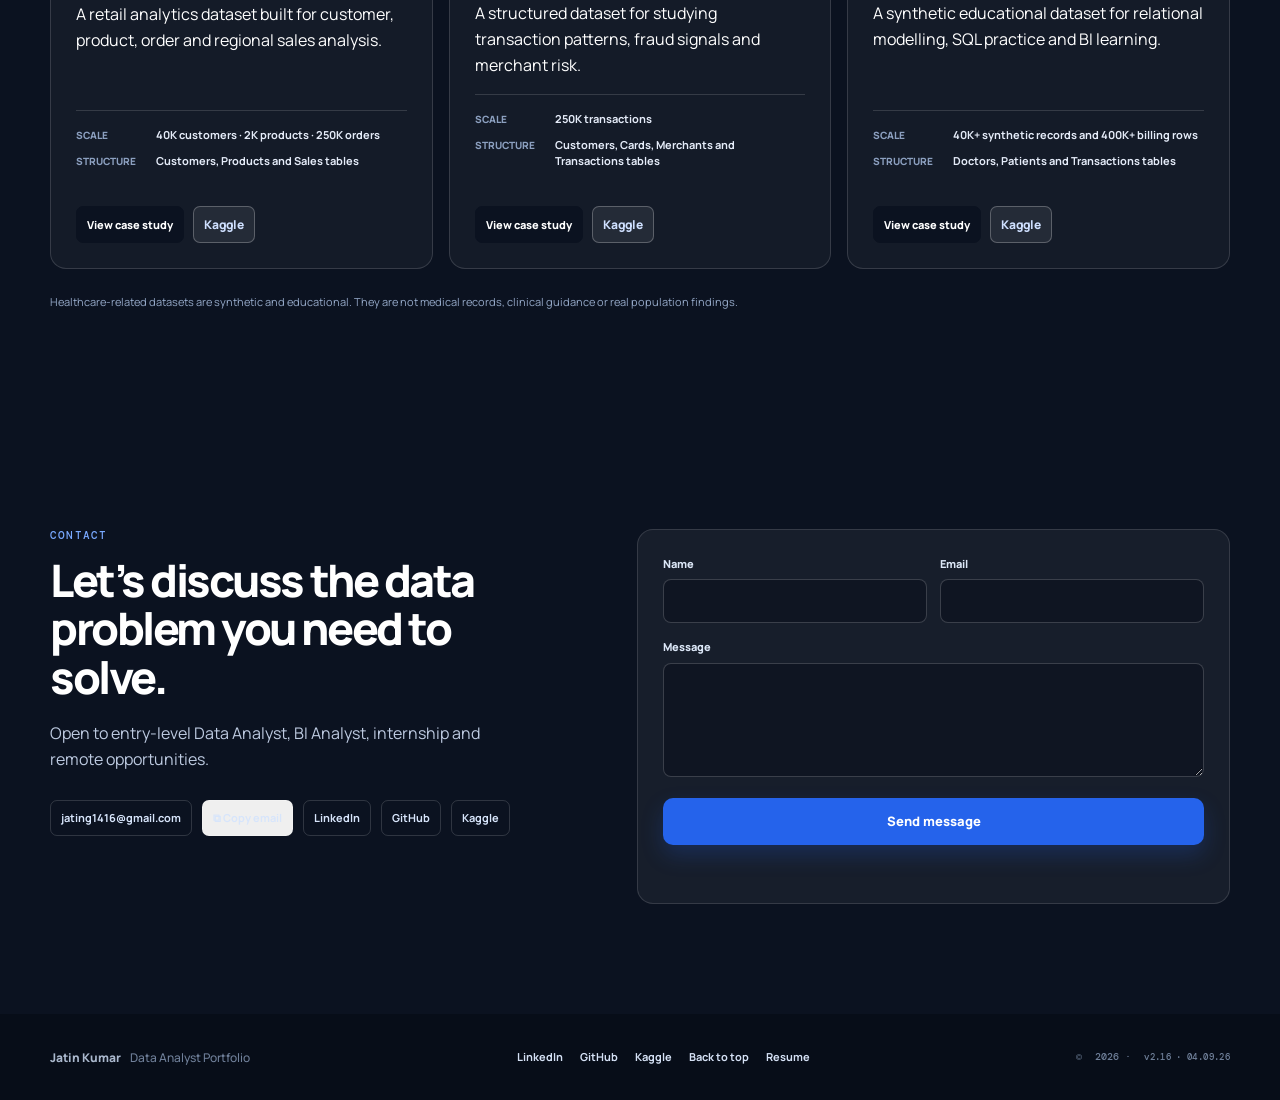
==== commit bb78ec29: "new updates" ====
--- a/index.html
+++ b/index.html
@@ -107,11 +107,11 @@
           <div>
             <p class="eyebrow">ABOUT ME</p>
             <p class="profile-role">Jatin Kumar · Data Analyst (Fresher)</p>
-            <p class="profile-location">India · First Profession: Registered Pharmacist (2 Years)</p>
+            <p class="profile-location">India · Former Registered Pharmacist (2 Years)</p>
           </div>
         </div>
         <h1 id="about-title">About Me</h1>
-        <p class="hero-statement">After 2 years as a Registered Pharmacist, I’ve chosen data analytics as my next profession. I’m a fresher Data Analyst — actively looking for my first analyst job — and passionate about uncovering insights from data and creating impactful visualizations.</p>
+        <p class="hero-statement">After working as a Registered Pharmacist, I moved into data analytics — the field I’m truly passionate about. I’m a fresher Data Analyst with an 8-project portfolio, focused on uncovering insights from data and creating impactful visualizations.</p>
         <p class="hero-intro">With hands-on experience in <strong>Python, SQL, Excel and Power BI</strong>, I specialize in turning raw data into useful, decision-ready analysis.</p>
 
         <div class="about-specialities" aria-label="Analytics specialities">
@@ -122,8 +122,8 @@
         </div>
 
         <div class="about-context" aria-label="Professional profile highlights">
-          <article><span>BACKGROUND</span><p>Registered Pharmacist for 2 years — my first profession — then self-taught data analytics through courses and practical projects.</p></article>
-          <article><span>CURRENTLY</span><p>Fresher in analytics · Actively seeking my first Data Analyst role.</p></article>
+          <article><span>BACKGROUND</span><p>Registered Pharmacist for 2 years, then self-taught data analytics through courses and practical projects.</p></article>
+          <article><span>CURRENTLY</span><p>Open to entry-level Data Analyst roles · Ready to join</p></article>
           <article><span>STRENGTH</span><p>Quick learner with strong problem-solving skills.</p></article>
         </div>
 
@@ -143,7 +143,7 @@
             <p class="panel-label">Focus</p>
             <p class="panel-value">Business intelligence</p>
           </div>
-          <div class="panel-stat"><strong data-count="7">7</strong><span>projects</span></div>
+          <div class="panel-stat"><strong data-count="8">8</strong><span>projects</span></div>
         </div>
         <div class="panel-stats-row" aria-label="Profile highlights">
           <div><strong data-count="3">3</strong><span>Kaggle datasets</span></div>
@@ -171,7 +171,7 @@
       <p class="eyebrow">MY JOURNEY</p>
       <div class="journey-heading">
         <h2 id="journey-title">From pharmacy counter to analytics dashboards</h2>
-        <p>Two years as a Registered Pharmacist taught me precision, compliance and dealing with real people. Now I bring that discipline to data — as a fresher building toward my first analyst role.</p>
+        <p>Two years as a Registered Pharmacist taught me precision, compliance and dealing with real people. Now I bring that same discipline to data — cleaning, modelling and visualising it into dashboards that support real decisions.</p>
       </div>
 
       <div class="timeline">
@@ -182,7 +182,7 @@
               <span class="milestone-year">2024 – 2026</span>
               <span class="milestone-role">Registered Pharmacist</span>
             </div>
-            <p class="milestone-org">My first profession · 2 years of full-time experience</p>
+            <p class="milestone-org">2 years of full-time experience</p>
             <p>Worked as a Registered Pharmacist — prescription verification, inventory and stock management, customer counselling and strict regulatory compliance. Every day was about accuracy, record-keeping and process discipline: the same skills that power clean data workflows.</p>
             <div class="milestone-tags"><span>PRECISION</span><span>COMPLIANCE</span><span>STOCK &amp; RECORDS</span><span>CUSTOMER HANDLING</span></div>
           </div>
@@ -204,10 +204,10 @@
           <div class="milestone-card">
             <div class="milestone-top">
               <span class="milestone-year">2026</span>
-              <span class="milestone-role">7 End-to-End Analytics Projects</span>
+              <span class="milestone-role">8 End-to-End Analytics Projects</span>
             </div>
             <p class="milestone-org">Self-taught portfolio · Power BI + SQL + Python</p>
-            <p>Built and deployed seven complete analytics projects — from a 200K-order supply chain control tower to multi-table bank fraud analysis — each with a live Power BI dashboard, documented data previews and full source on GitHub.</p>
+            <p>Built and deployed eight complete analytics projects — from a 200K-order supply chain control tower to multi-table bank fraud analysis — each with a live Power BI dashboard, documented data previews and full source on GitHub.</p>
             <div class="milestone-tags"><span>200K+ ROWS ANALYSED</span><span>LIVE DASHBOARDS</span><span>GITHUB SOURCE</span></div>
           </div>
         </div>
@@ -217,11 +217,11 @@
             <span class="milestone-status">OPEN TO OFFERS</span>
             <div class="milestone-top">
               <span class="milestone-year">NOW →</span>
-              <span class="milestone-role">Fresher Data Analyst — seeking my first role</span>
+              <span class="milestone-role">Fresher Data Analyst — open to entry-level roles</span>
             </div>
             <p class="milestone-org">India · Ready to join</p>
-            <p>Actively looking for my first Data Analyst position. Bringing 2 years of professional discipline from pharmacy, a certified analytics foundation, and a portfolio that proves the full pipeline — from raw CSV to executive dashboard.</p>
-            <div class="milestone-tags"><span>DATA ANALYST</span><span>BUSINESS INTELLIGENCE</span><span>FIRST ROLE</span></div>
+            <p>Open to entry-level Data Analyst and BI Analyst positions. Bringing 2 years of professional discipline from pharmacy, a certified analytics foundation, and a portfolio that proves the full pipeline — from raw CSV to executive dashboard.</p>
+            <div class="milestone-tags"><span>DATA ANALYST</span><span>BUSINESS INTELLIGENCE</span><span>ENTRY LEVEL</span></div>
           </div>
         </div>
 
@@ -317,13 +317,13 @@
         <article class="resume-summary-card reveal delay-1">
           <p class="resume-label">CURRENT FOCUS</p>
           <h3>Entry-level Data Analyst and BI Analyst opportunities.</h3>
-          <p>My first profession was pharmacy — 2 years as a Registered Pharmacist. As a fresher Data Analyst, I bring that precision, compliance mindset and attention to detail into end-to-end analytics projects across finance, retail, operations, HR and data products.</p>
+          <p>Previously worked 2 years as a Registered Pharmacist in a regulated hospital environment. As a fresher Data Analyst, I bring that precision, compliance mindset and attention to detail into end-to-end analytics projects across finance, retail, operations, HR and data products.</p>
           <div class="resume-actions"><a class="button button-primary" href="resume.pdf" download>Download full resume</a><a class="button button-secondary" href="#contact">Contact me</a></div>
         </article>
         <div class="education-list reveal delay-2">
           <article class="is-experience"><p>2 YRS</p><div><h3>Registered Pharmacist — 2 Years of Experience</h3><span>Dispensing, patient counselling and pharmacy operations · before shifting into data analytics</span></div></article>
-          <article><p>MBA</p><div><h3>Operations Management</h3><span>Vivekananda Global University · Pursuing</span></div></article>
-          <article><p>BCA</p><div><h3>Bachelor of Computer Application</h3><span>Sikkim Alpine University · 2022–2025</span></div></article>
+          <article><p>MBA</p><div><h3>Operations Management (Online)</h3><span>Vivekananda Global University · Pursuing</span></div></article>
+          <article><p>BCA</p><div><h3>Bachelor of Computer Applications</h3><span>Sikkim Alpine University · 2022–2025</span></div></article>
           <article><p>DPH</p><div><h3>Diploma in Pharmacy</h3><span>Apeejay Stya University · 2020–2022</span></div></article>
         </div>
       </div>
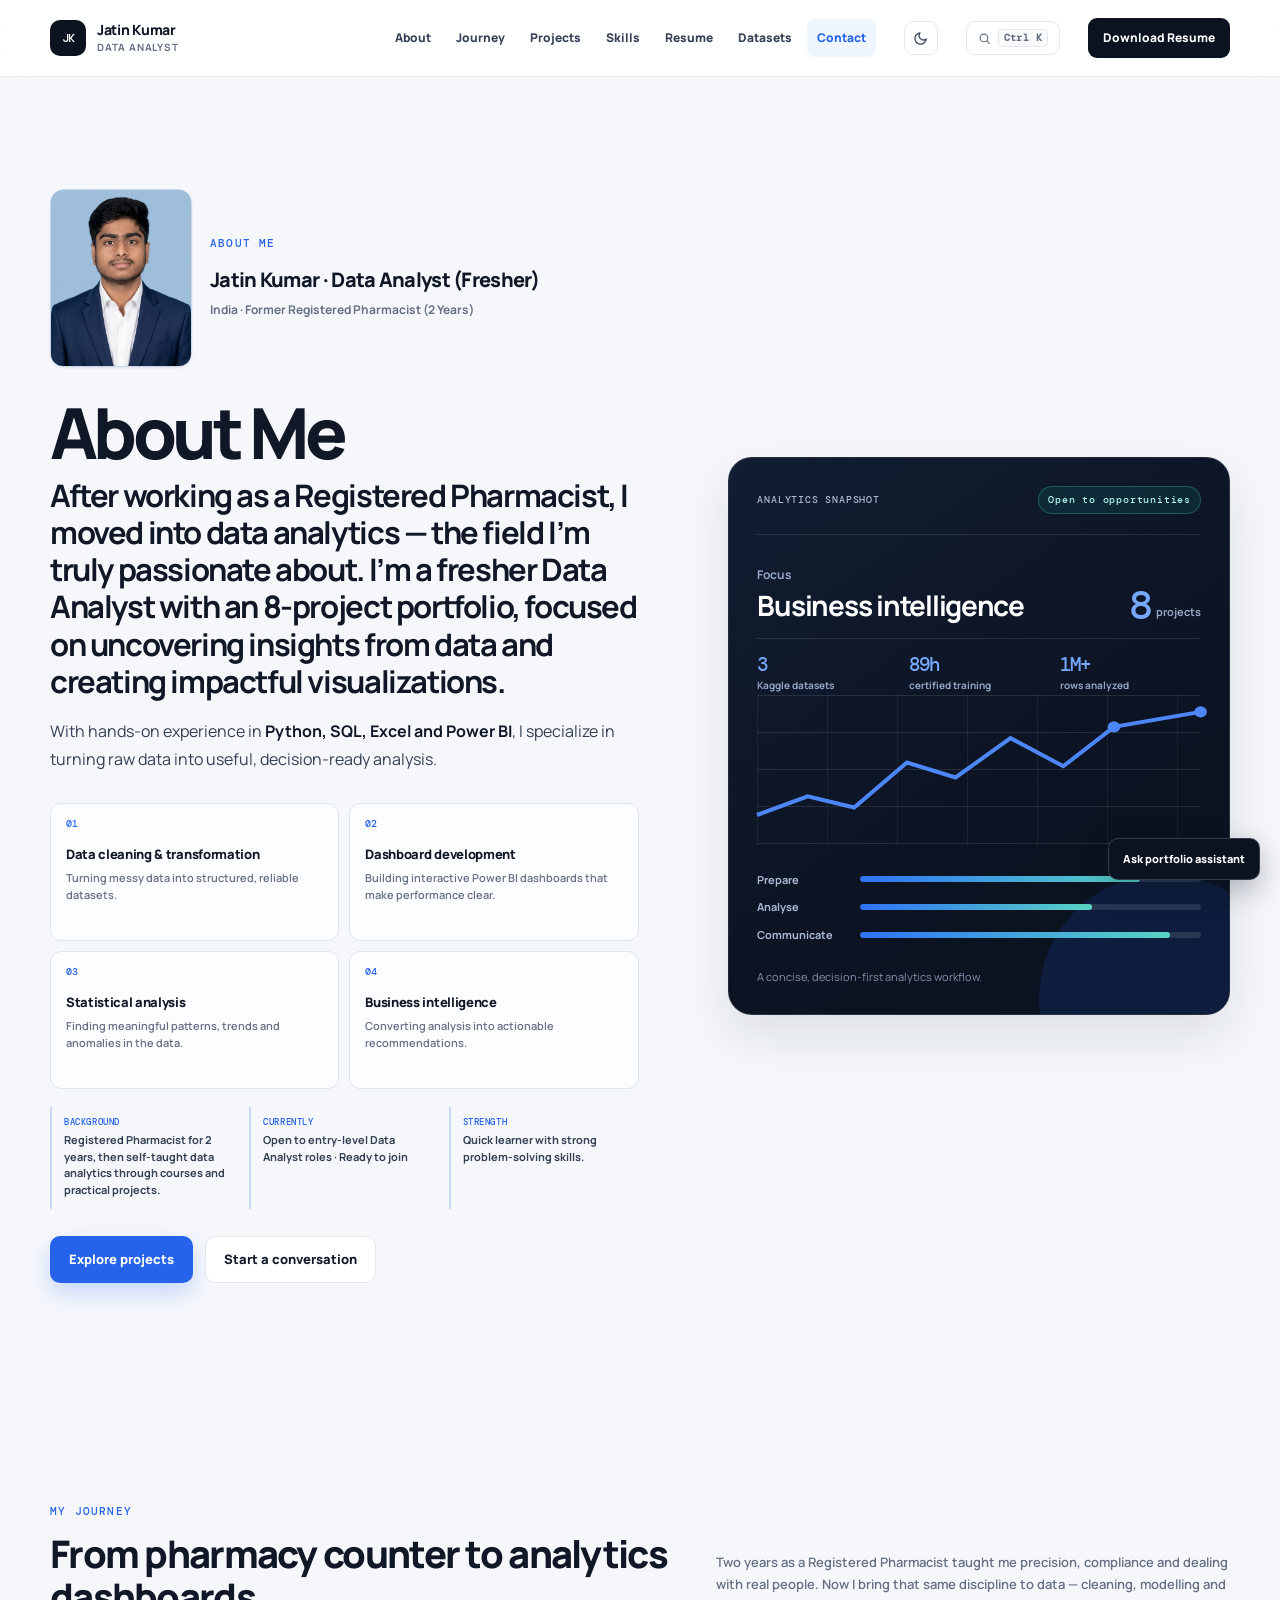
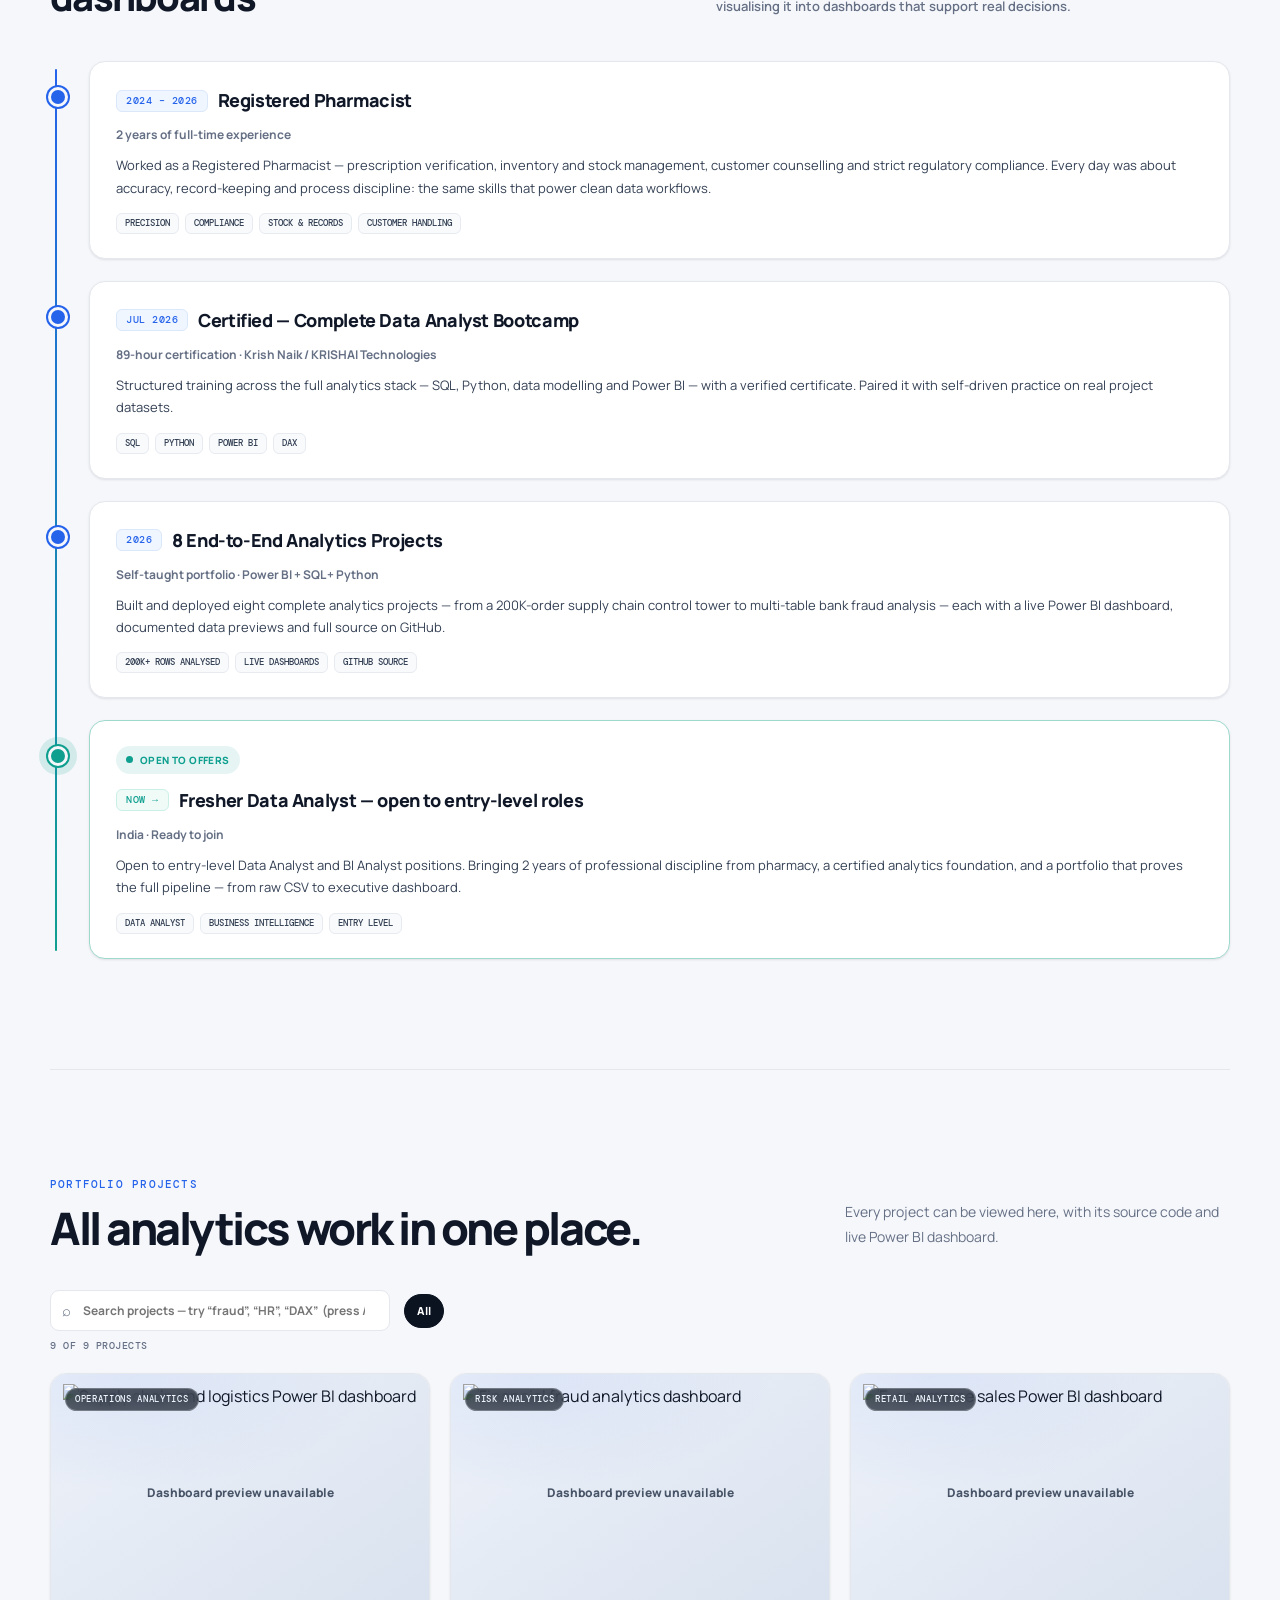
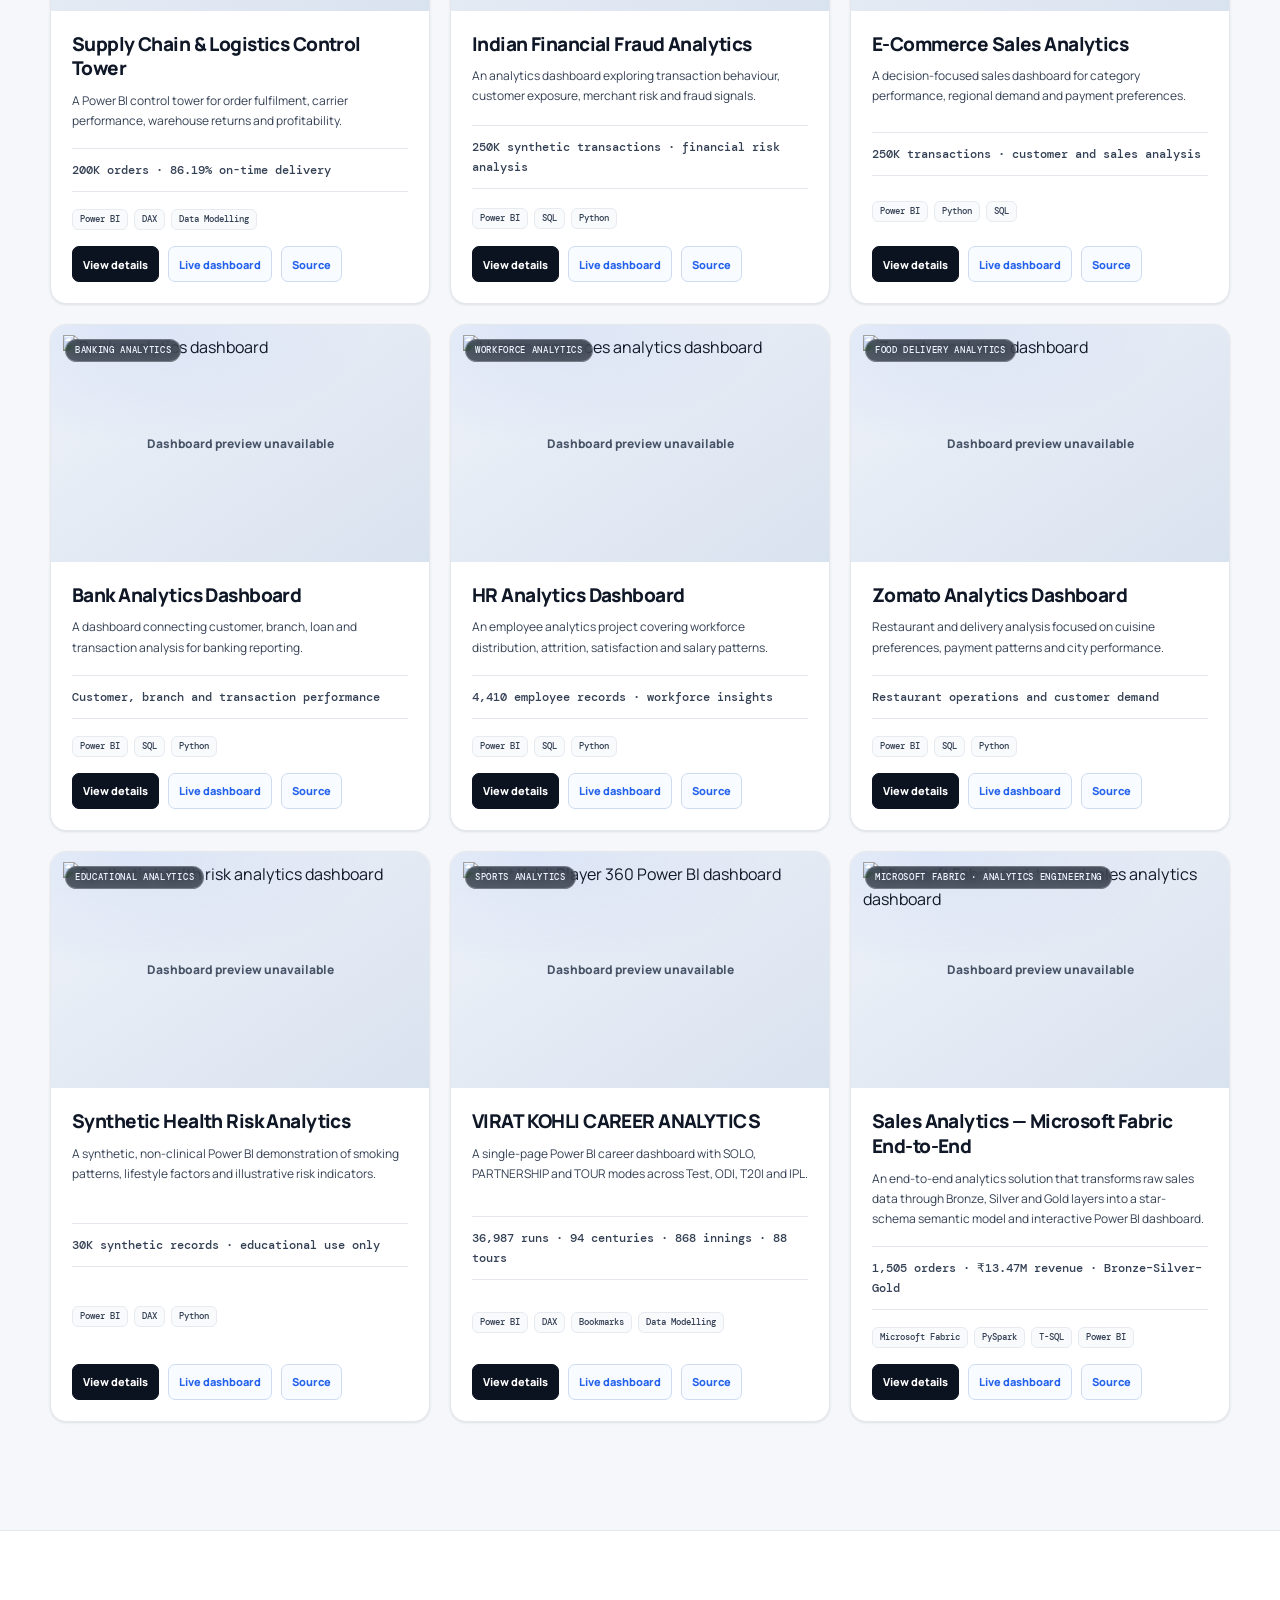
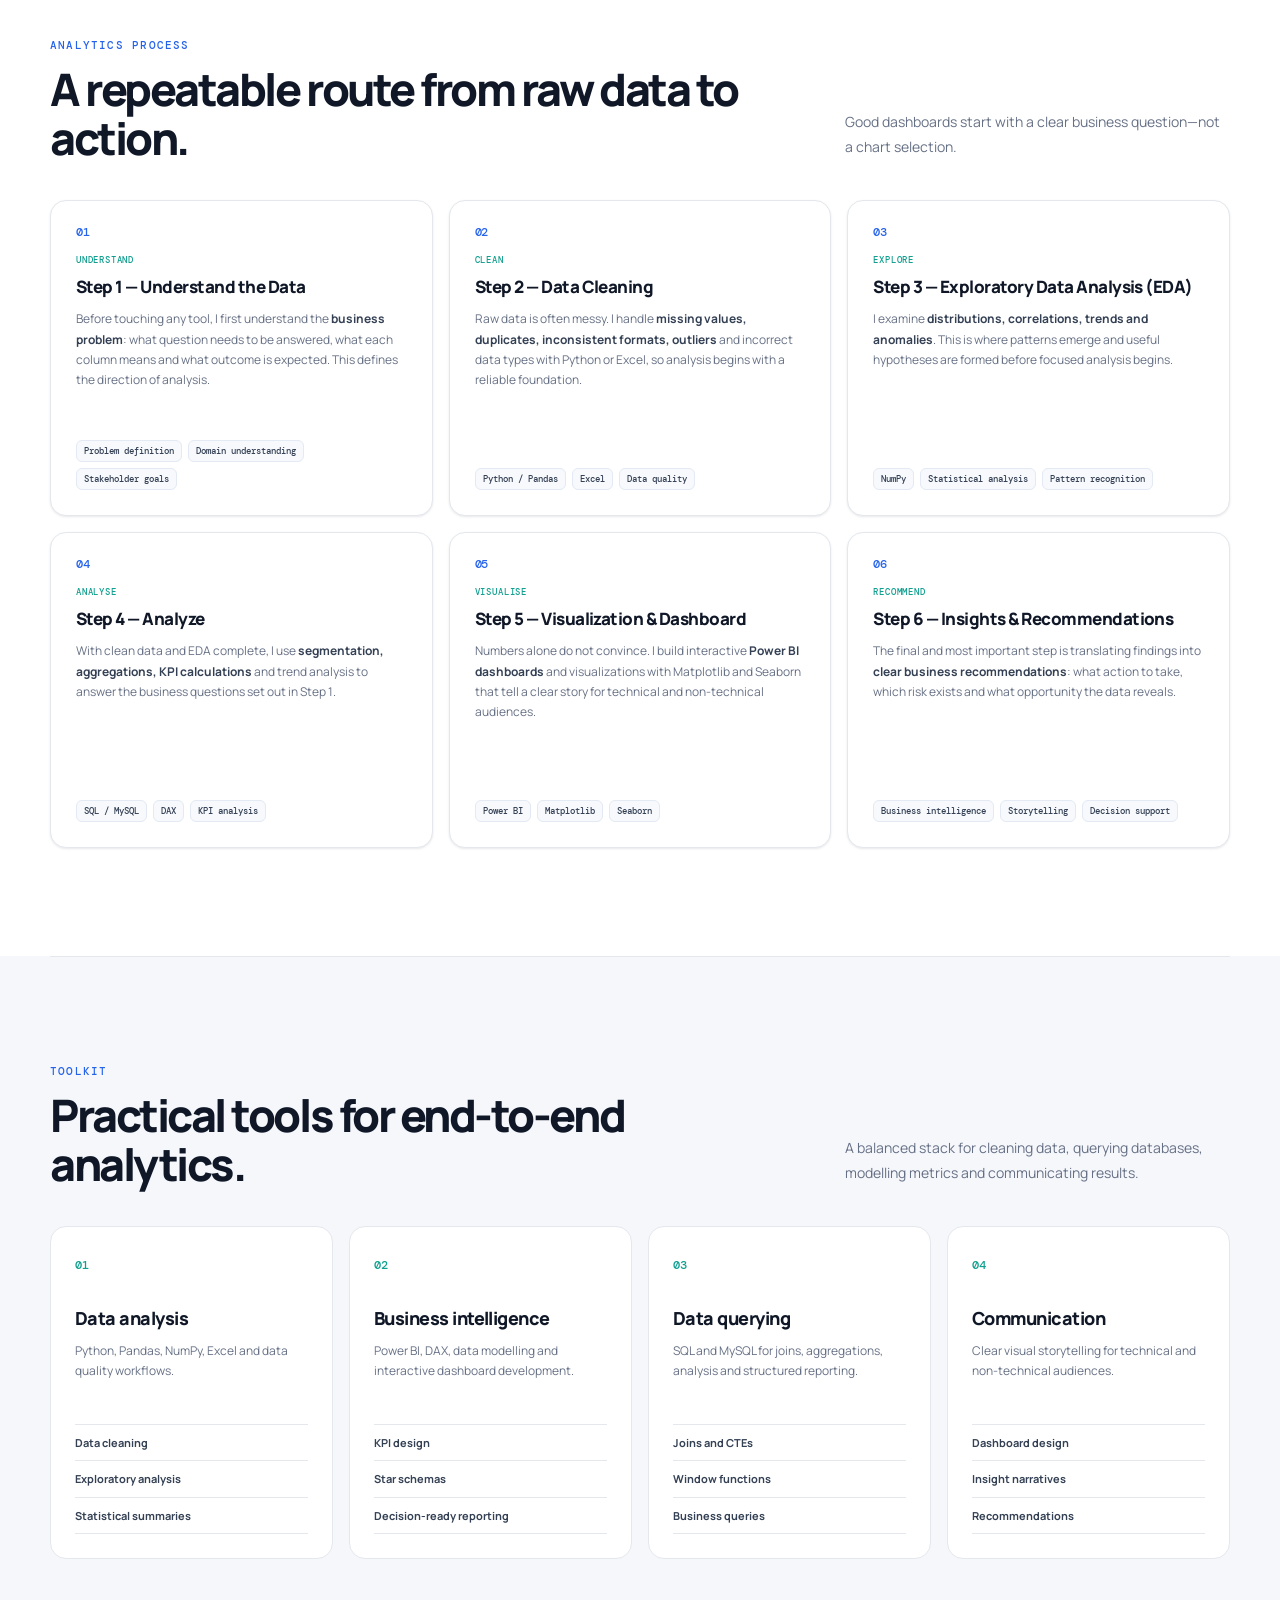
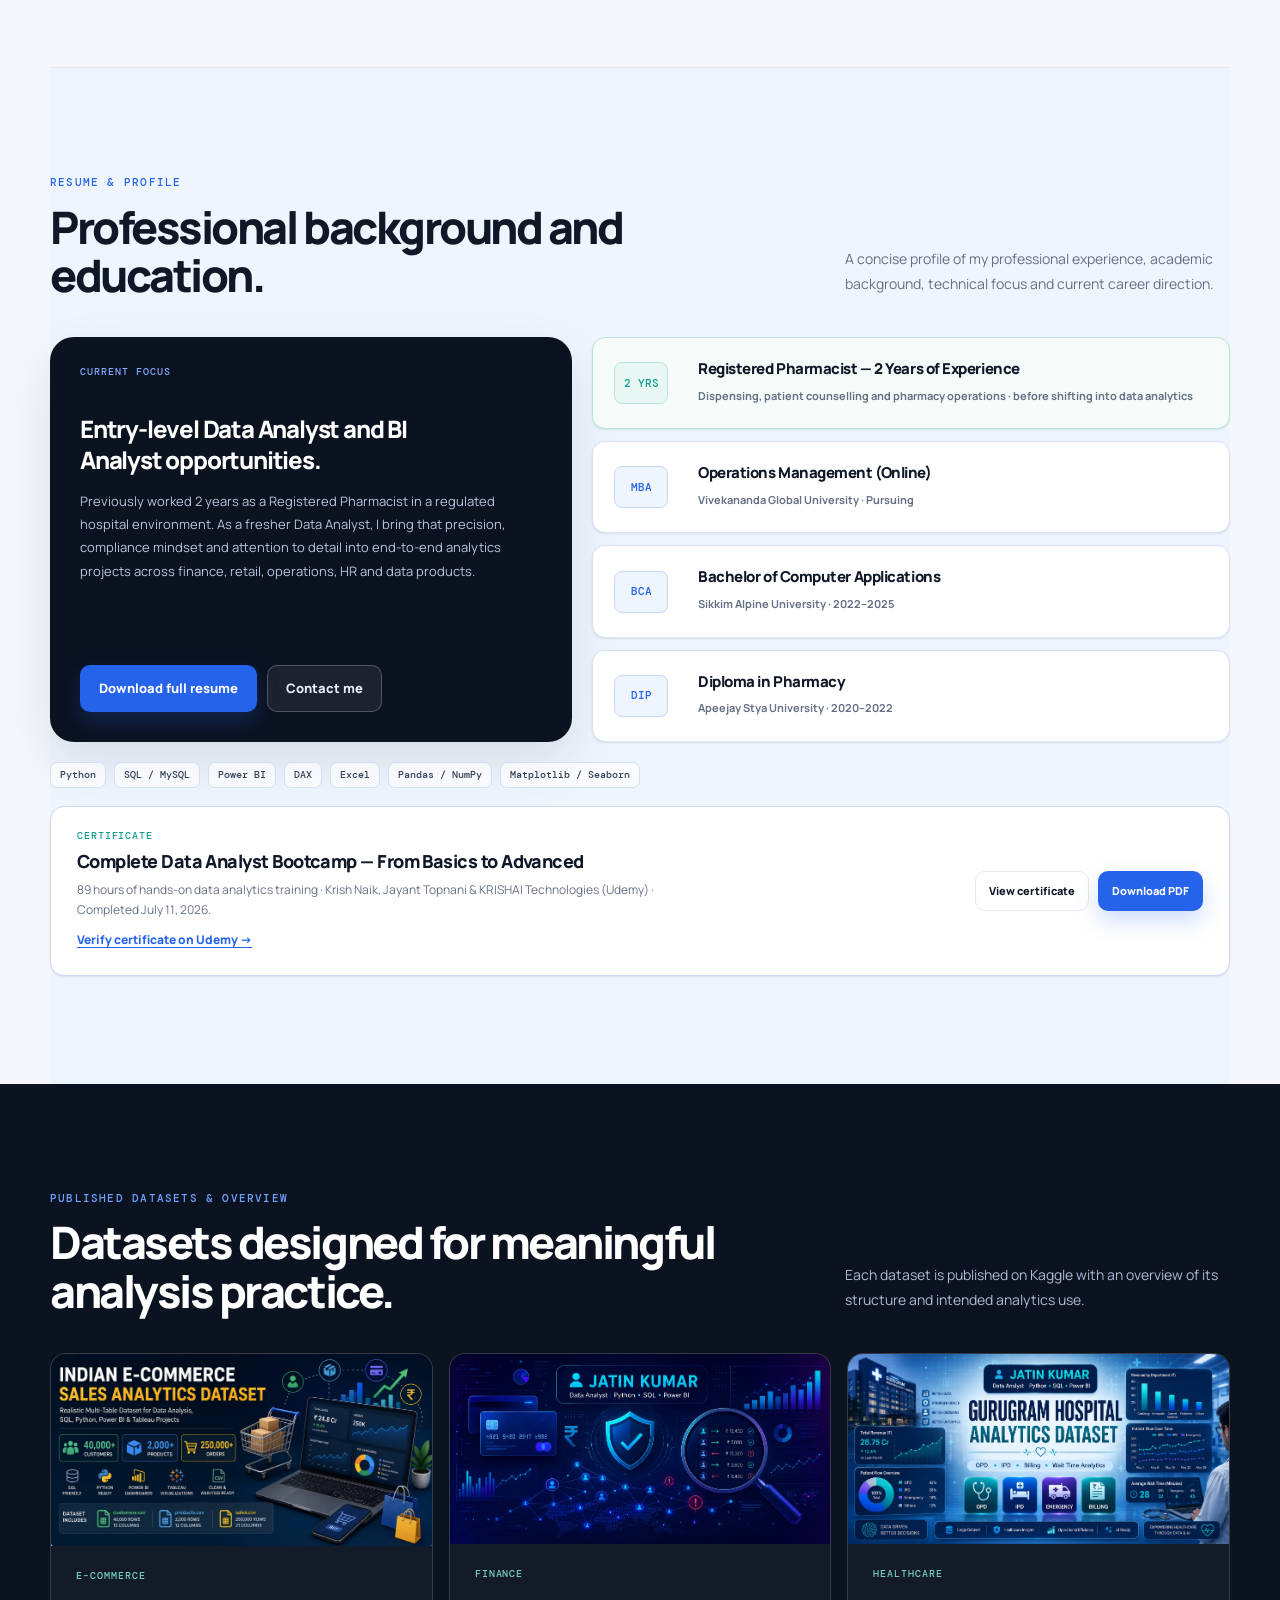
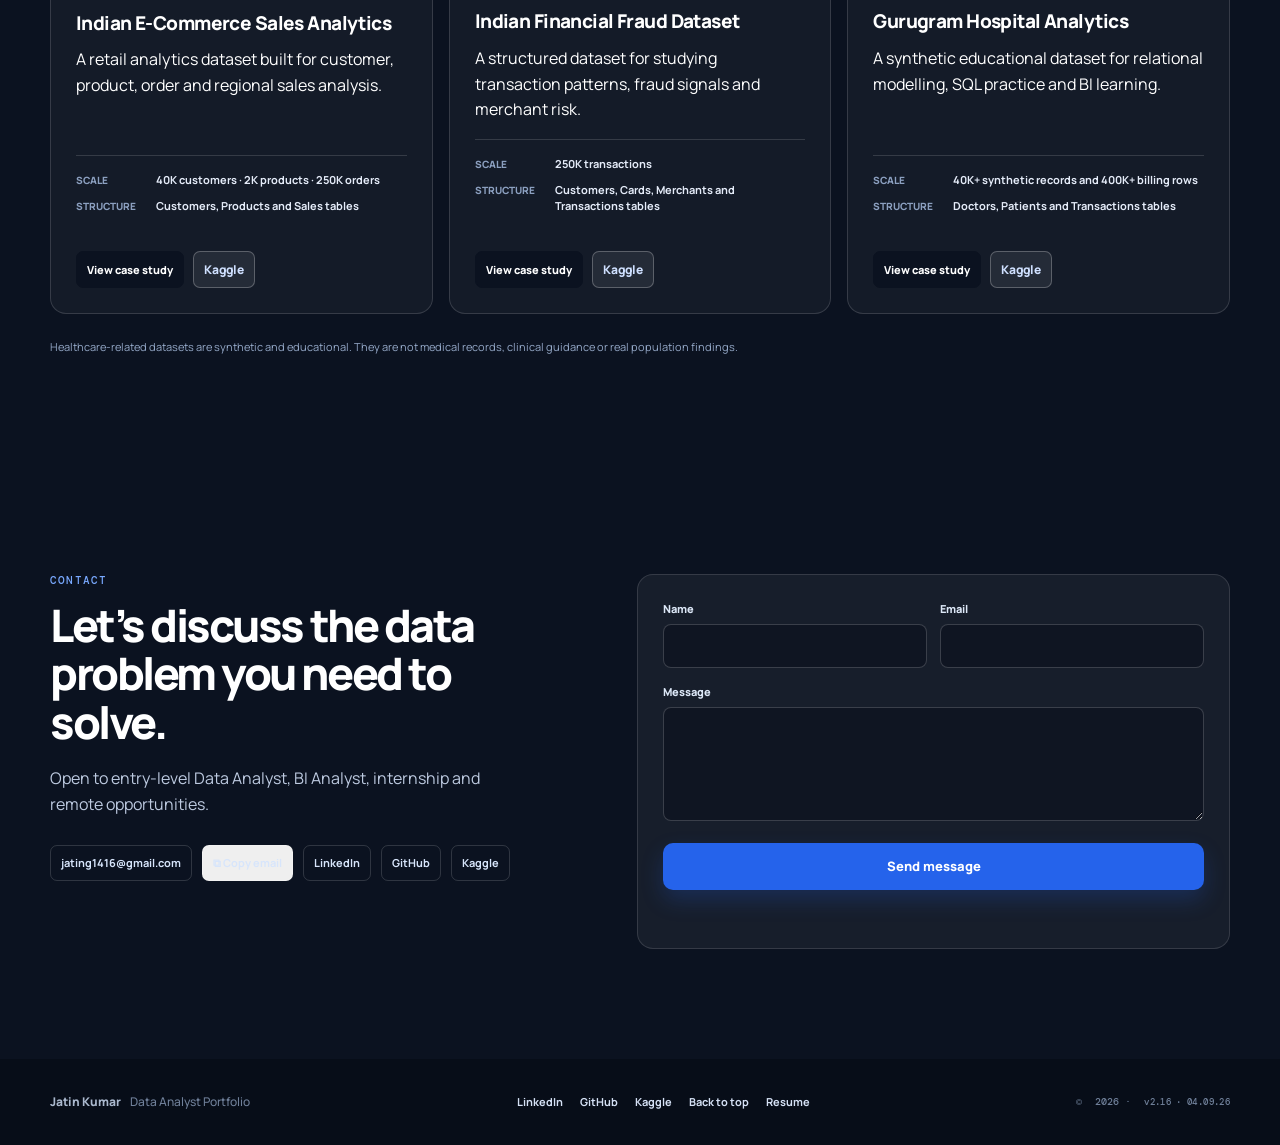
==== commit e30ff0a5: "new project of microsoft fabric" ====
--- a/index.html
+++ b/index.html
@@ -324,7 +324,7 @@
           <article class="is-experience"><p>2 YRS</p><div><h3>Registered Pharmacist — 2 Years of Experience</h3><span>Dispensing, patient counselling and pharmacy operations · before shifting into data analytics</span></div></article>
           <article><p>MBA</p><div><h3>Operations Management (Online)</h3><span>Vivekananda Global University · Pursuing</span></div></article>
           <article><p>BCA</p><div><h3>Bachelor of Computer Applications</h3><span>Sikkim Alpine University · 2022–2025</span></div></article>
-          <article><p>DPH</p><div><h3>Diploma in Pharmacy</h3><span>Apeejay Stya University · 2020–2022</span></div></article>
+          <article><p>DIP</p><div><h3>Diploma in Pharmacy</h3><span>Apeejay Stya University · 2020–2022</span></div></article>
         </div>
       </div>
       <div class="resume-skills reveal delay-3"><span>Python</span><span>SQL / MySQL</span><span>Power BI</span><span>DAX</span><span>Excel</span><span>Pandas / NumPy</span><span>Matplotlib / Seaborn</span></div>
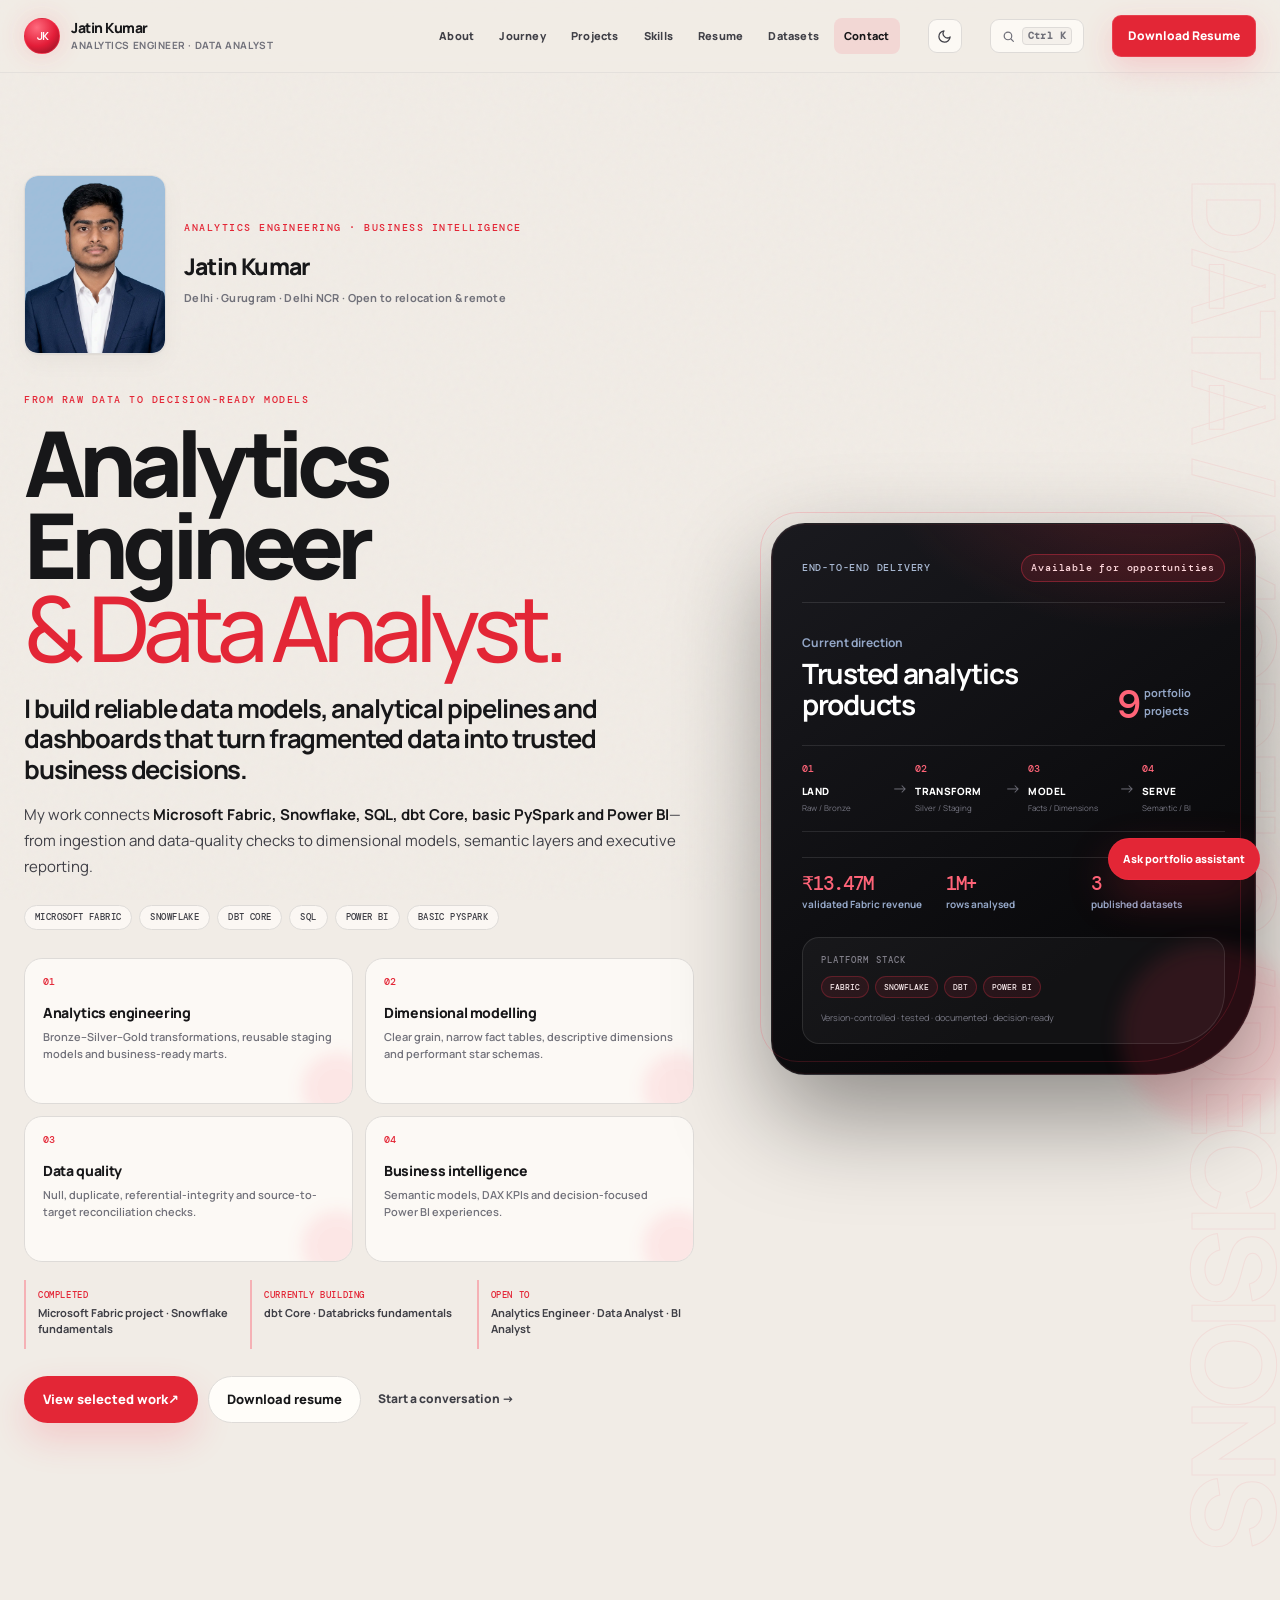
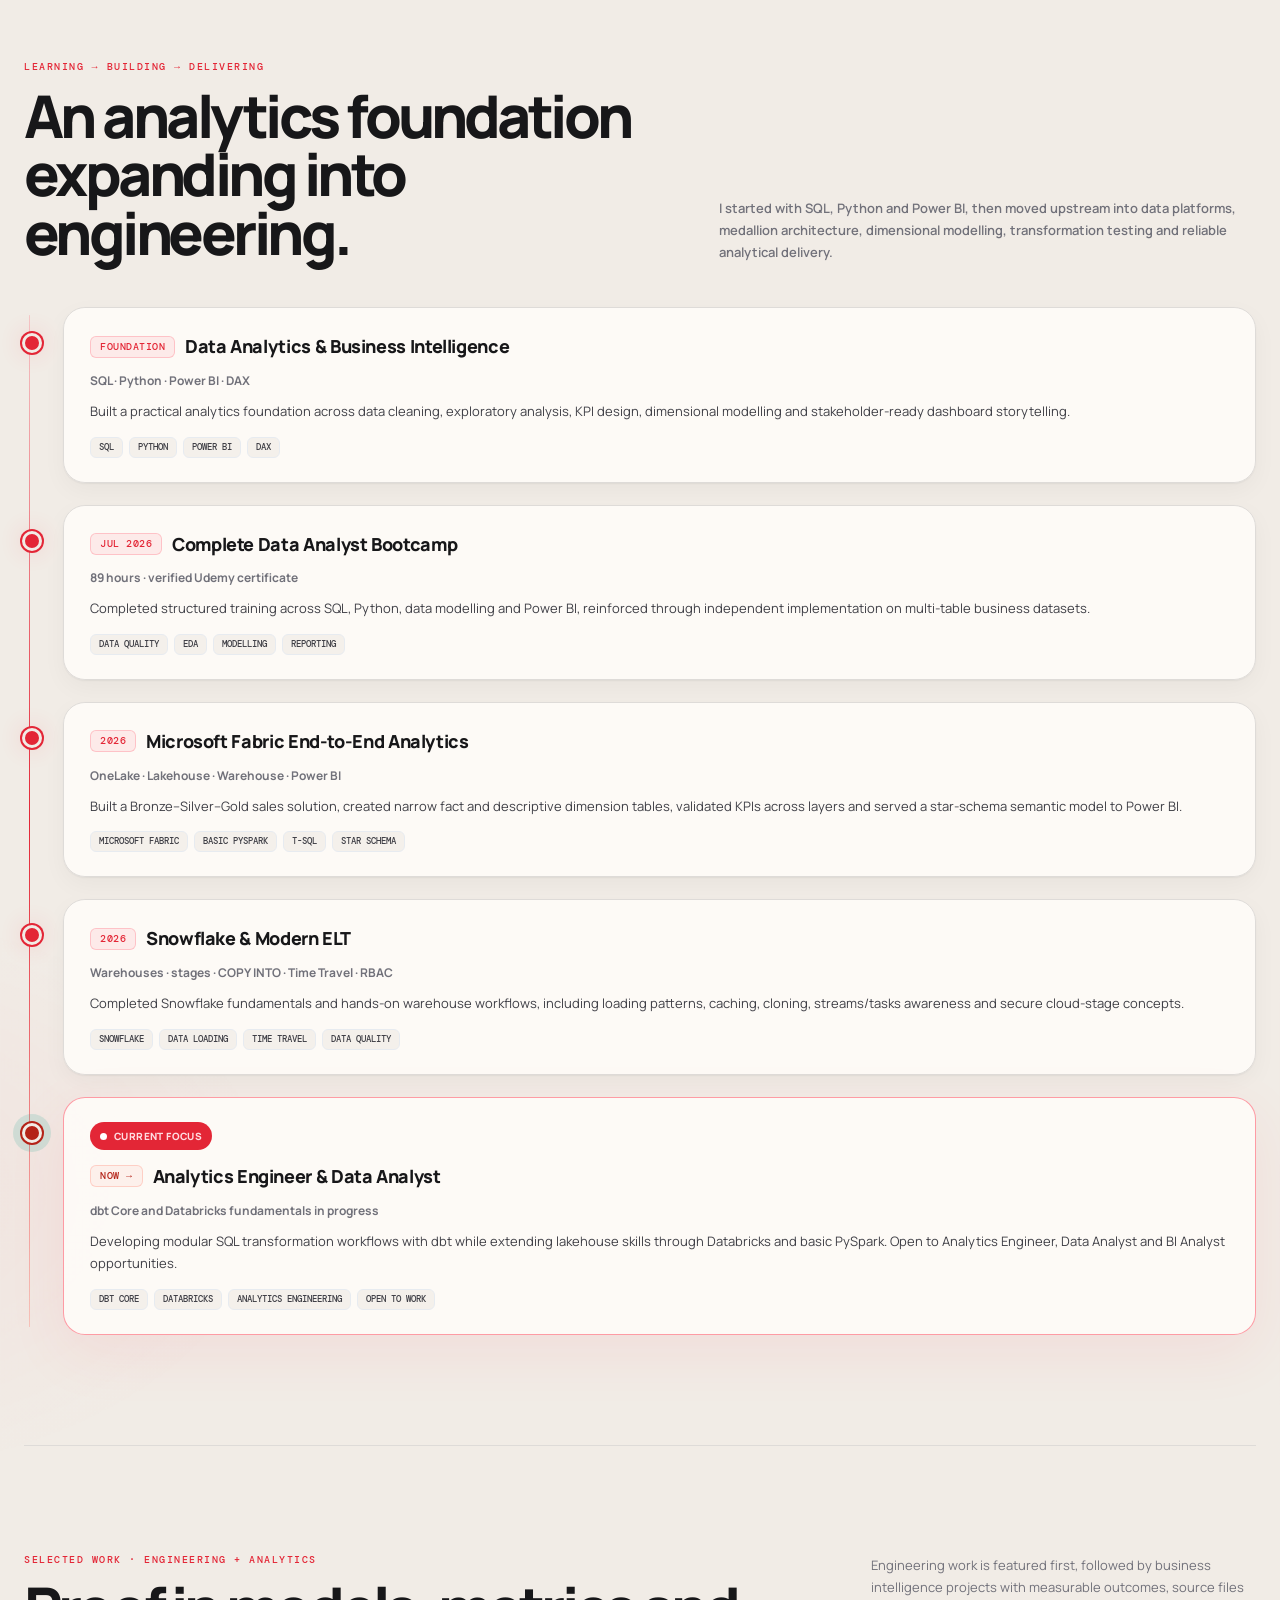
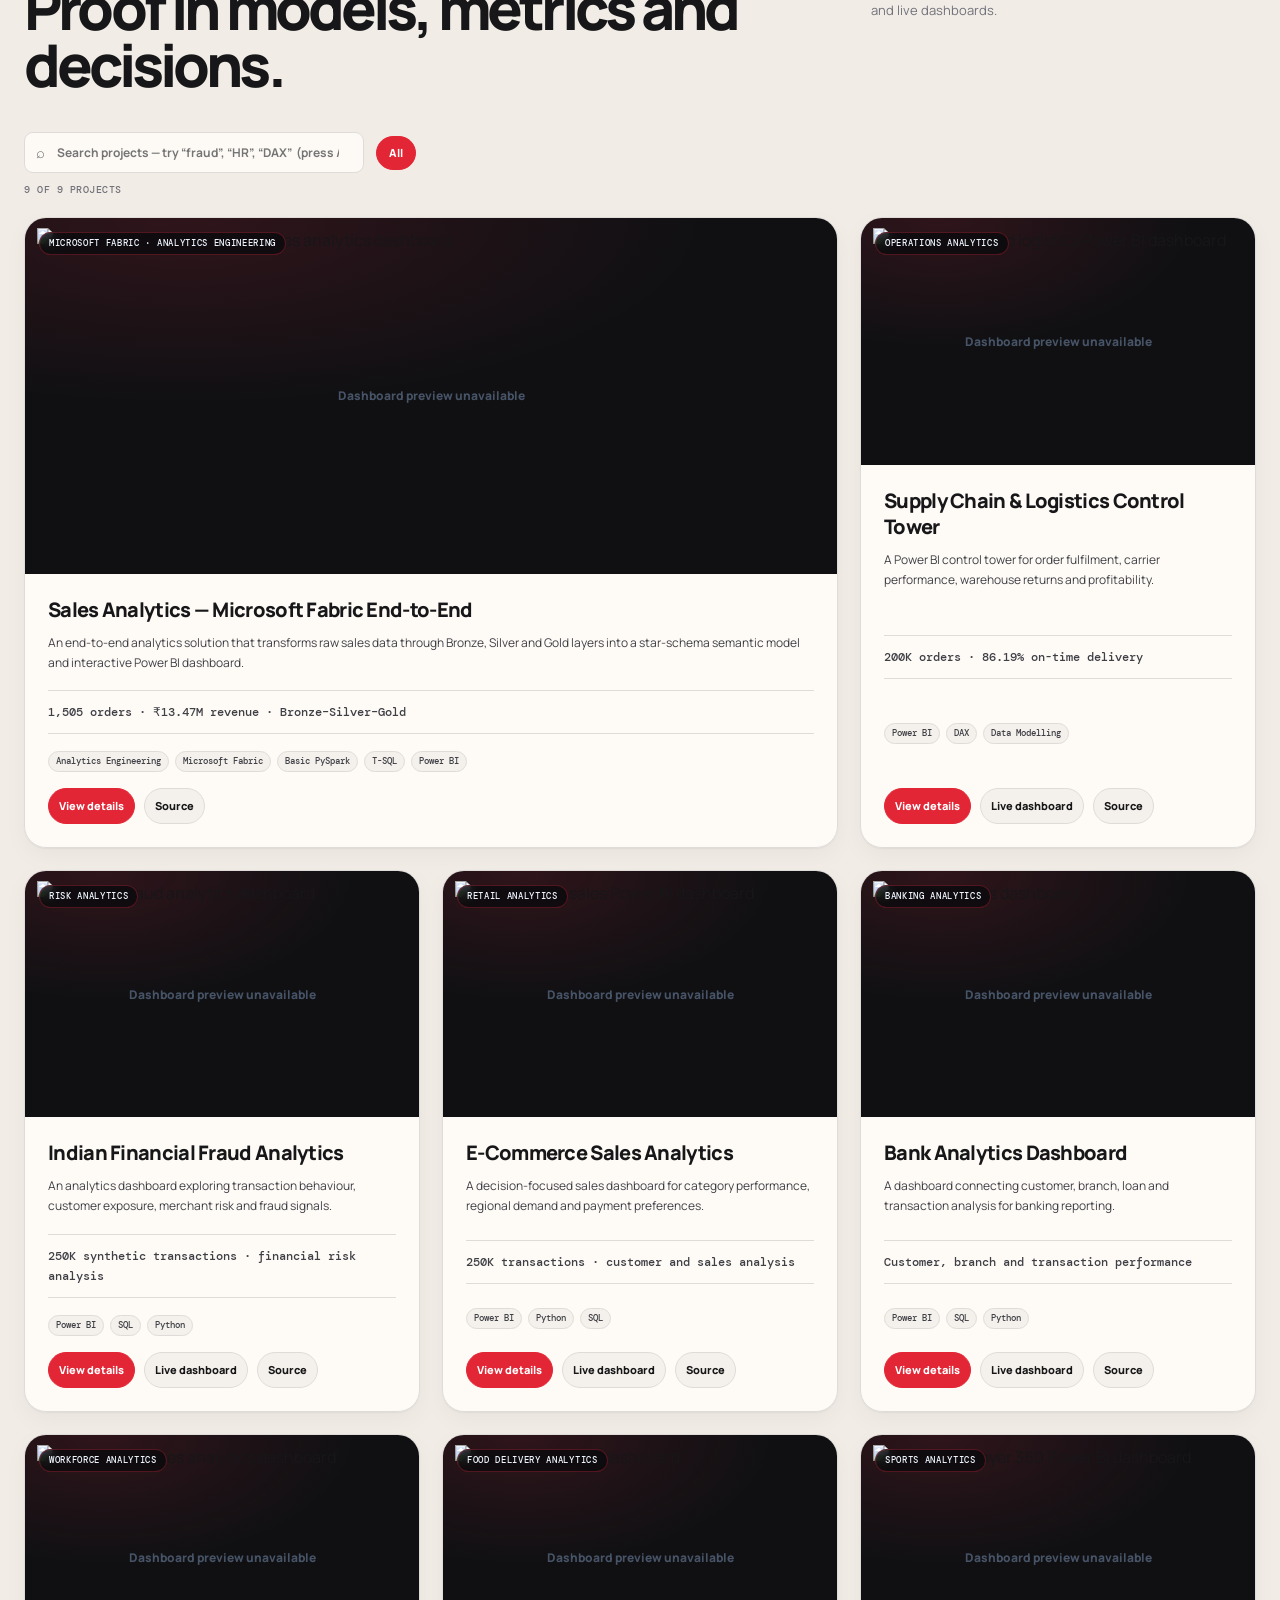
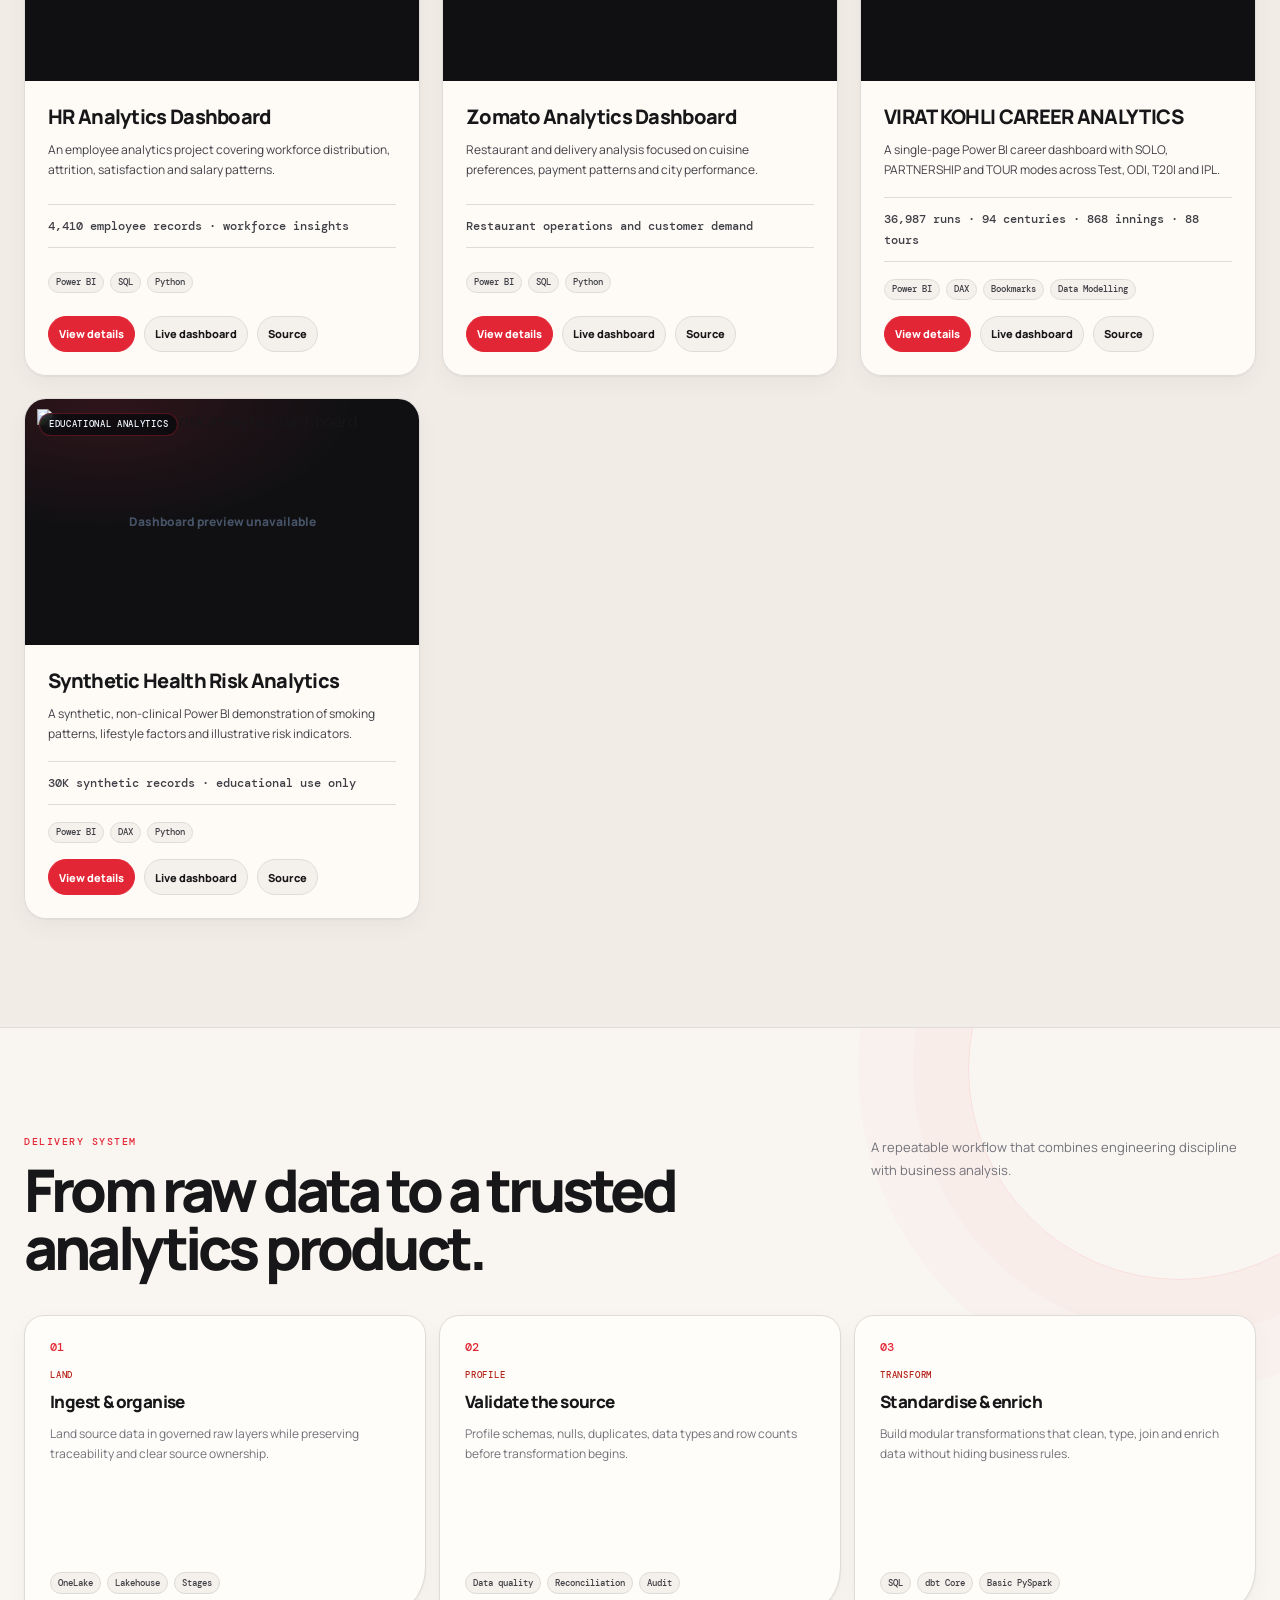
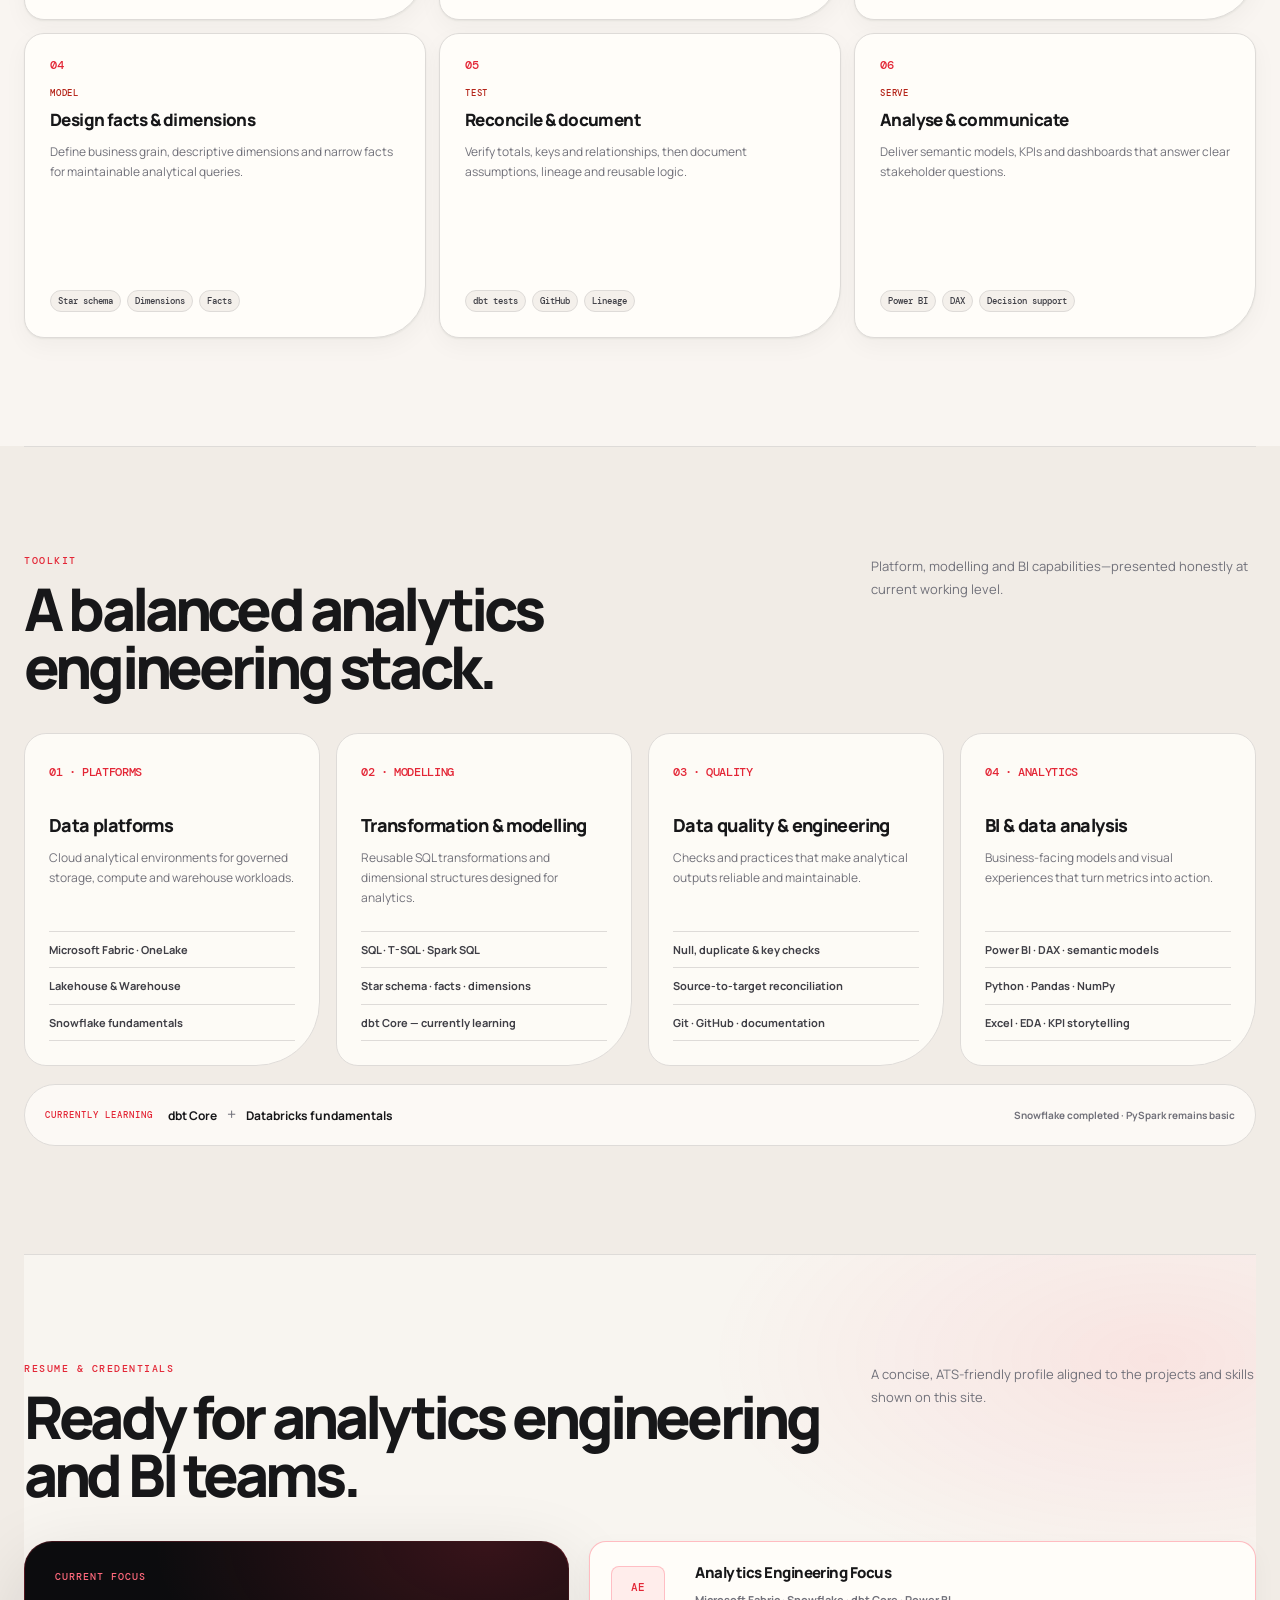
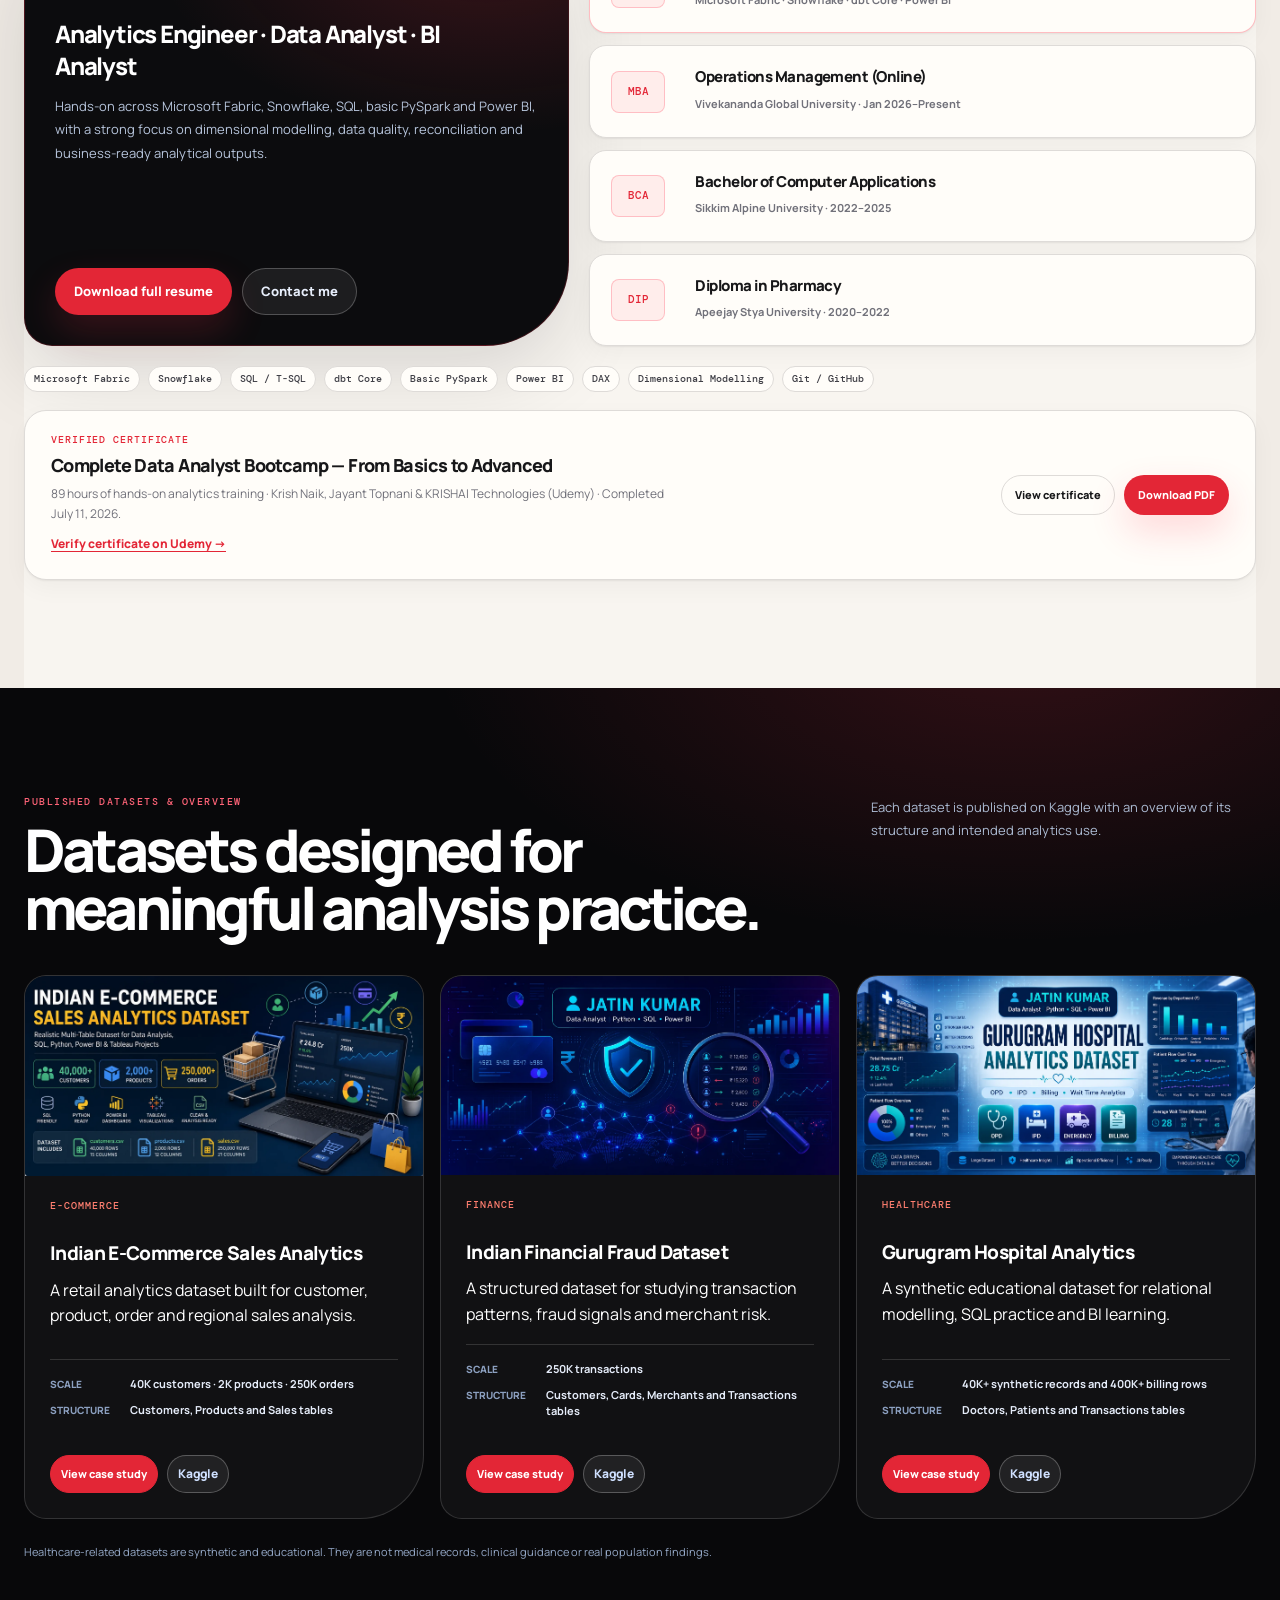
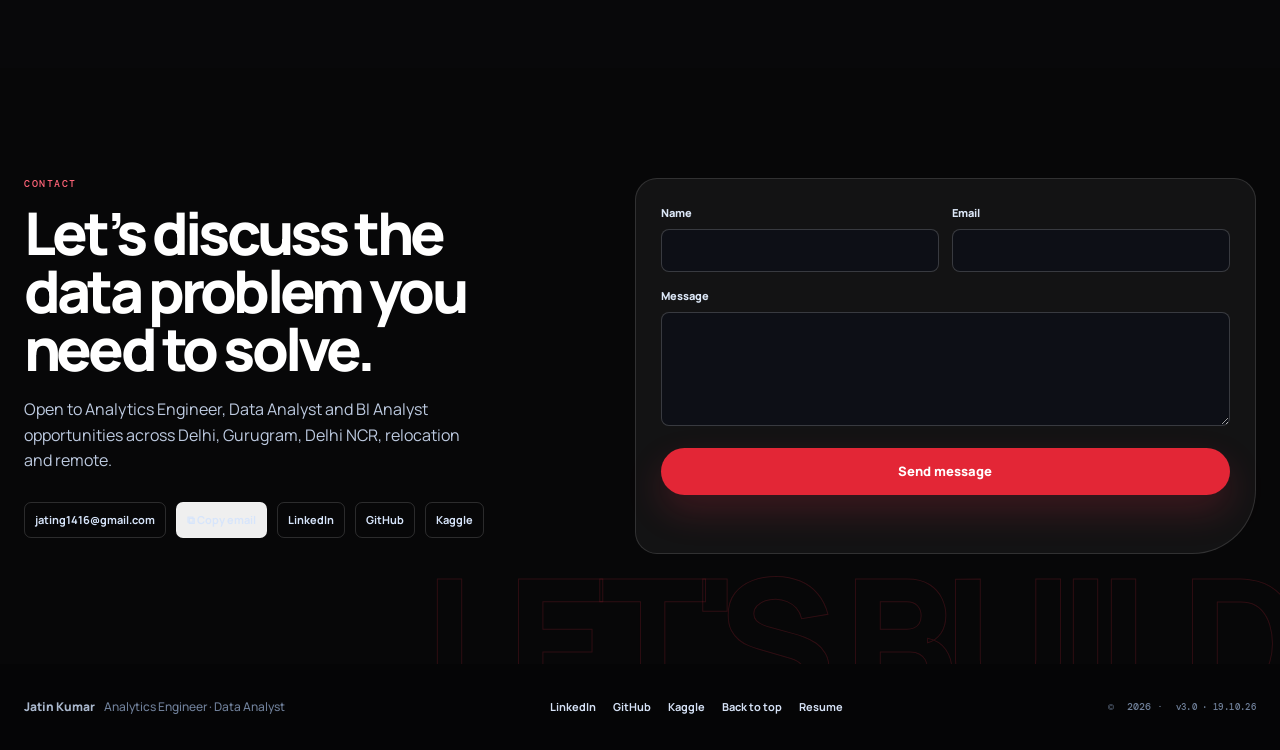
==== commit 96ddc9b9: "new index.html design upddate" ====
--- a/index.html
+++ b/index.html
@@ -3,15 +3,15 @@
 <head>
   <meta charset="utf-8">
   <meta name="viewport" content="width=device-width, initial-scale=1">
-  <meta name="theme-color" content="#0b1220">
+  <meta name="theme-color" content="#09090b">
   <link rel="icon" href="data:image/svg+xml,<svg xmlns='http://www.w3.org/2000/svg' viewBox='0 0 100 100'><rect width='100' height='100' rx='20' fill='%230b1220'/><text x='50' y='68' font-size='52' font-family='monospace' fill='%2376a8ff' text-anchor='middle' font-weight='bold'>JK</text></svg>">
   <script>document.documentElement.classList.add('js');</script>
-  <title>Jatin Kumar | Data Analyst Portfolio - Python, Power BI, SQL</title>
-  <meta name="description" content="Jatin Kumar is a Data Analyst creating practical Power BI, SQL and Python analytics projects across operations, finance and e-commerce.">
+  <title>Jatin Kumar | Analytics Engineer & Data Analyst</title>
+  <meta name="description" content="Jatin Kumar is an Analytics Engineer and Data Analyst building reliable analytical models, data pipelines and decision-ready dashboards with Microsoft Fabric, Snowflake, dbt, SQL and Power BI.">
   <link rel="canonical" href="https://jatinanalytics.co.in/">
 
-  <meta property="og:title" content="Jatin Kumar | Data Analyst Portfolio">
-  <meta property="og:description" content="Practical analytics projects in Power BI, SQL and Python.">
+  <meta property="og:title" content="Jatin Kumar | Analytics Engineer & Data Analyst">
+  <meta property="og:description" content="Analytics engineering and business intelligence projects in Microsoft Fabric, Snowflake, dbt, SQL and Power BI.">
   <meta property="og:type" content="website">
   <meta property="og:url" content="https://jatinanalytics.co.in/">
   <meta property="og:image" content="https://jatinanalytics.co.in/og-image.webp">
@@ -19,8 +19,8 @@
   <meta property="og:image:height" content="630">
   <meta property="og:site_name" content="Jatin Kumar Portfolio">
   <meta name="twitter:card" content="summary_large_image">
-  <meta name="twitter:title" content="Jatin Kumar | Data Analyst Portfolio">
-  <meta name="twitter:description" content="Practical analytics projects in Power BI, SQL and Python.">
+  <meta name="twitter:title" content="Jatin Kumar | Analytics Engineer & Data Analyst">
+  <meta name="twitter:description" content="Analytics engineering and business intelligence projects in Microsoft Fabric, Snowflake, dbt, SQL and Power BI.">
   <meta name="twitter:image" content="https://jatinanalytics.co.in/og-image.webp">
 
   <!-- Google tag (gtag.js) -->
@@ -37,7 +37,7 @@
     "@context": "https://schema.org",
     "@type": "Person",
     "name": "Jatin Kumar",
-    "jobTitle": "Data Analyst",
+    "jobTitle": "Analytics Engineer and Data Analyst",
     "url": "https://jatinanalytics.co.in/",
     "email": "jating1416@gmail.com",
     "sameAs": [
@@ -45,7 +45,7 @@
       "https://github.com/jating1416-debug",
       "https://www.kaggle.com/jatinkhandelwal112"
     ],
-    "knowsAbout": ["Python", "SQL", "Power BI", "Excel", "Pandas", "DAX", "Data Visualization"]
+    "knowsAbout": ["Microsoft Fabric", "Snowflake", "dbt Core", "SQL", "Power BI", "DAX", "Python", "PySpark", "Dimensional Modeling", "Data Quality"]
   }
   </script>
 
@@ -53,11 +53,12 @@
   <link rel="preconnect" href="https://fonts.gstatic.com" crossorigin>
   <link href="https://fonts.googleapis.com/css2?family=DM+Mono:wght@400;500&family=Manrope:wght@400;500;600;700;800&display=swap" rel="stylesheet">
   <link rel="stylesheet" href="style.css">
+  <link rel="stylesheet" href="v3.css">
   <script>
     (function () {
       var t = null;
       try { t = localStorage.getItem('jatin-theme'); } catch (e) {}
-      document.documentElement.setAttribute('data-theme', t === 'dark' ? 'dark' : 'light');
+      document.documentElement.setAttribute('data-theme', t === 'light' ? 'light' : 'dark');
     })();
   </script>
 </head>
@@ -69,7 +70,7 @@
     <div class="nav-shell">
       <a class="brand" href="#about" aria-label="Jatin Kumar, About me">
         <span class="brand-mark" aria-hidden="true">JK</span>
-        <span class="brand-text">Jatin Kumar <small>Data Analyst</small></span>
+        <span class="brand-text">Jatin Kumar <small>Analytics Engineer · Data Analyst</small></span>
       </a>
 
       <button class="menu-toggle" type="button" aria-expanded="false" aria-controls="primary-navigation">Menu</button>
@@ -102,139 +103,144 @@
         <div class="profile-intro">
           <div class="profile-photo-frame" aria-label="Jatin Kumar profile photo">
             <span class="profile-photo-placeholder" id="profile-photo-placeholder" aria-hidden="true">JK</span>
-            <img id="profile-photo" alt="Jatin Kumar, Data Analyst" hidden>
+            <img id="profile-photo" alt="Jatin Kumar, Analytics Engineer and Data Analyst" hidden>
           </div>
           <div>
-            <p class="eyebrow">ABOUT ME</p>
-            <p class="profile-role">Jatin Kumar · Data Analyst (Fresher)</p>
-            <p class="profile-location">India · Former Registered Pharmacist (2 Years)</p>
-          </div>
-        </div>
-        <h1 id="about-title">About Me</h1>
-        <p class="hero-statement">After working as a Registered Pharmacist, I moved into data analytics — the field I’m truly passionate about. I’m a fresher Data Analyst with an 8-project portfolio, focused on uncovering insights from data and creating impactful visualizations.</p>
-        <p class="hero-intro">With hands-on experience in <strong>Python, SQL, Excel and Power BI</strong>, I specialize in turning raw data into useful, decision-ready analysis.</p>
-
-        <div class="about-specialities" aria-label="Analytics specialities">
-          <article><p>01</p><h3>Data cleaning &amp; transformation</h3><span>Turning messy data into structured, reliable datasets.</span></article>
-          <article><p>02</p><h3>Dashboard development</h3><span>Building interactive Power BI dashboards that make performance clear.</span></article>
-          <article><p>03</p><h3>Statistical analysis</h3><span>Finding meaningful patterns, trends and anomalies in the data.</span></article>
-          <article><p>04</p><h3>Business intelligence</h3><span>Converting analysis into actionable recommendations.</span></article>
+            <p class="eyebrow">ANALYTICS ENGINEERING · BUSINESS INTELLIGENCE</p>
+            <p class="profile-role">Jatin Kumar</p>
+            <p class="profile-location">Delhi · Gurugram · Delhi NCR · Open to relocation &amp; remote</p>
+          </div>
+        </div>
+
+        <p class="hero-kicker">FROM RAW DATA TO DECISION-READY MODELS</p>
+        <h1 id="about-title">Analytics Engineer <span class="accent-text">&amp; Data Analyst.</span></h1>
+        <p class="hero-statement">I build reliable data models, analytical pipelines and dashboards that turn fragmented data into trusted business decisions.</p>
+        <p class="hero-intro">My work connects <strong>Microsoft Fabric, Snowflake, SQL, dbt Core, basic PySpark and Power BI</strong>—from ingestion and data-quality checks to dimensional models, semantic layers and executive reporting.</p>
+
+        <div class="hero-stack" aria-label="Core technology stack">
+          <span>Microsoft Fabric</span><span>Snowflake</span><span>dbt Core</span><span>SQL</span><span>Power BI</span><span>Basic PySpark</span>
+        </div>
+
+        <div class="about-specialities" aria-label="Professional specialities">
+          <article><p>01</p><h3>Analytics engineering</h3><span>Bronze–Silver–Gold transformations, reusable staging models and business-ready marts.</span></article>
+          <article><p>02</p><h3>Dimensional modelling</h3><span>Clear grain, narrow fact tables, descriptive dimensions and performant star schemas.</span></article>
+          <article><p>03</p><h3>Data quality</h3><span>Null, duplicate, referential-integrity and source-to-target reconciliation checks.</span></article>
+          <article><p>04</p><h3>Business intelligence</h3><span>Semantic models, DAX KPIs and decision-focused Power BI experiences.</span></article>
         </div>
 
         <div class="about-context" aria-label="Professional profile highlights">
-          <article><span>BACKGROUND</span><p>Registered Pharmacist for 2 years, then self-taught data analytics through courses and practical projects.</p></article>
-          <article><span>CURRENTLY</span><p>Open to entry-level Data Analyst roles · Ready to join</p></article>
-          <article><span>STRENGTH</span><p>Quick learner with strong problem-solving skills.</p></article>
+          <article><span>COMPLETED</span><p>Microsoft Fabric project · Snowflake fundamentals</p></article>
+          <article><span>CURRENTLY BUILDING</span><p>dbt Core · Databricks fundamentals</p></article>
+          <article><span>OPEN TO</span><p>Analytics Engineer · Data Analyst · BI Analyst</p></article>
         </div>
 
         <div class="hero-actions">
-          <a class="button button-primary" href="#work">Explore projects</a>
-          <a class="button button-secondary" href="#contact">Start a conversation</a>
-        </div>
-      </div>
-
-      <aside class="analytics-panel reveal delay-1" aria-label="Illustrative analytics summary">
+          <a class="button button-primary" href="#work">View selected work <span aria-hidden="true">↗</span></a>
+          <a class="button button-secondary" href="resume.pdf" download>Download resume</a>
+          <a class="text-link" href="#contact">Start a conversation →</a>
+        </div>
+      </div>
+
+      <aside class="analytics-panel reveal delay-1" aria-label="Analytics engineering architecture">
         <div class="panel-topline">
-          <span>ANALYTICS SNAPSHOT</span>
-          <span class="availability">Open to opportunities</span>
+          <span>END-TO-END DELIVERY</span>
+          <span class="availability">Available for opportunities</span>
         </div>
         <div class="panel-main">
           <div>
-            <p class="panel-label">Focus</p>
-            <p class="panel-value">Business intelligence</p>
-          </div>
-          <div class="panel-stat"><strong data-count="8">8</strong><span>projects</span></div>
-        </div>
-        <div class="panel-stats-row" aria-label="Profile highlights">
-          <div><strong data-count="3">3</strong><span>Kaggle datasets</span></div>
-          <div><strong data-count="89" data-suffix="h">89h</strong><span>certified training</span></div>
-          <div><strong>1M+</strong><span>rows analyzed</span></div>
-        </div>
-        <div class="mini-chart" aria-hidden="true">
-          <div class="chart-grid"></div>
-          <svg viewBox="0 0 420 160" preserveAspectRatio="none" focusable="false">
-            <polyline points="0,128 48,108 92,120 142,72 188,88 240,46 290,76 338,34 420,18" fill="none" stroke="currentColor" stroke-width="4" vector-effect="non-scaling-stroke"></polyline>
-            <circle cx="338" cy="34" r="6" fill="currentColor"></circle>
-            <circle cx="420" cy="18" r="6" fill="currentColor"></circle>
-          </svg>
-        </div>
-        <div class="panel-breakdown">
-          <div><span>Prepare</span><b style="--bar: 82%"></b></div>
-          <div><span>Analyse</span><b style="--bar: 68%"></b></div>
-          <div><span>Communicate</span><b style="--bar: 91%"></b></div>
-        </div>
-        <p class="panel-footnote">A concise, decision-first analytics workflow.</p>
+            <p class="panel-label">Current direction</p>
+            <p class="panel-value">Trusted analytics products</p>
+          </div>
+          <div class="panel-stat"><strong data-count="9">9</strong><span>portfolio projects</span></div>
+        </div>
+
+        <div class="pipeline-map" aria-label="Data delivery pipeline">
+          <div><b>01</b><span>LAND</span><small>Raw / Bronze</small></div>
+          <i aria-hidden="true">→</i>
+          <div><b>02</b><span>TRANSFORM</span><small>Silver / Staging</small></div>
+          <i aria-hidden="true">→</i>
+          <div><b>03</b><span>MODEL</span><small>Facts / Dimensions</small></div>
+          <i aria-hidden="true">→</i>
+          <div><b>04</b><span>SERVE</span><small>Semantic / BI</small></div>
+        </div>
+
+        <div class="panel-stats-row" aria-label="Portfolio highlights">
+          <div><strong>₹13.47M</strong><span>validated Fabric revenue</span></div>
+          <div><strong>1M+</strong><span>rows analysed</span></div>
+          <div><strong>3</strong><span>published datasets</span></div>
+        </div>
+
+        <div class="architecture-card">
+          <p>PLATFORM STACK</p>
+          <div><span>FABRIC</span><span>SNOWFLAKE</span><span>DBT</span><span>POWER BI</span></div>
+          <small>Version-controlled · tested · documented · decision-ready</small>
+        </div>
       </aside>
     </section>
 
     <section class="journey-section section-shell" id="journey" aria-labelledby="journey-title">
-      <p class="eyebrow">MY JOURNEY</p>
+      <p class="eyebrow">LEARNING → BUILDING → DELIVERING</p>
       <div class="journey-heading">
-        <h2 id="journey-title">From pharmacy counter to analytics dashboards</h2>
-        <p>Two years as a Registered Pharmacist taught me precision, compliance and dealing with real people. Now I bring that same discipline to data — cleaning, modelling and visualising it into dashboards that support real decisions.</p>
+        <h2 id="journey-title">An analytics foundation expanding into engineering.</h2>
+        <p>I started with SQL, Python and Power BI, then moved upstream into data platforms, medallion architecture, dimensional modelling, transformation testing and reliable analytical delivery.</p>
       </div>
 
       <div class="timeline">
-
         <div class="milestone reveal">
           <div class="milestone-card">
-            <div class="milestone-top">
-              <span class="milestone-year">2024 – 2026</span>
-              <span class="milestone-role">Registered Pharmacist</span>
-            </div>
-            <p class="milestone-org">2 years of full-time experience</p>
-            <p>Worked as a Registered Pharmacist — prescription verification, inventory and stock management, customer counselling and strict regulatory compliance. Every day was about accuracy, record-keeping and process discipline: the same skills that power clean data workflows.</p>
-            <div class="milestone-tags"><span>PRECISION</span><span>COMPLIANCE</span><span>STOCK &amp; RECORDS</span><span>CUSTOMER HANDLING</span></div>
+            <div class="milestone-top"><span class="milestone-year">FOUNDATION</span><span class="milestone-role">Data Analytics &amp; Business Intelligence</span></div>
+            <p class="milestone-org">SQL · Python · Power BI · DAX</p>
+            <p>Built a practical analytics foundation across data cleaning, exploratory analysis, KPI design, dimensional modelling and stakeholder-ready dashboard storytelling.</p>
+            <div class="milestone-tags"><span>SQL</span><span>PYTHON</span><span>POWER BI</span><span>DAX</span></div>
           </div>
         </div>
 
         <div class="milestone reveal delay-1">
           <div class="milestone-card">
-            <div class="milestone-top">
-              <span class="milestone-year">JUL 2026</span>
-              <span class="milestone-role">Certified — Complete Data Analyst Bootcamp</span>
-            </div>
-            <p class="milestone-org">89-hour certification · Krish Naik / KRISHAI Technologies</p>
-            <p>Structured training across the full analytics stack — SQL, Python, data modelling and Power BI — with a verified certificate. Paired it with self-driven practice on real project datasets.</p>
-            <div class="milestone-tags"><span>SQL</span><span>PYTHON</span><span>POWER BI</span><span>DAX</span></div>
+            <div class="milestone-top"><span class="milestone-year">JUL 2026</span><span class="milestone-role">Complete Data Analyst Bootcamp</span></div>
+            <p class="milestone-org">89 hours · verified Udemy certificate</p>
+            <p>Completed structured training across SQL, Python, data modelling and Power BI, reinforced through independent implementation on multi-table business datasets.</p>
+            <div class="milestone-tags"><span>DATA QUALITY</span><span>EDA</span><span>MODELLING</span><span>REPORTING</span></div>
           </div>
         </div>
 
         <div class="milestone reveal delay-2">
           <div class="milestone-card">
-            <div class="milestone-top">
-              <span class="milestone-year">2026</span>
-              <span class="milestone-role">8 End-to-End Analytics Projects</span>
-            </div>
-            <p class="milestone-org">Self-taught portfolio · Power BI + SQL + Python</p>
-            <p>Built and deployed eight complete analytics projects — from a 200K-order supply chain control tower to multi-table bank fraud analysis — each with a live Power BI dashboard, documented data previews and full source on GitHub.</p>
-            <div class="milestone-tags"><span>200K+ ROWS ANALYSED</span><span>LIVE DASHBOARDS</span><span>GITHUB SOURCE</span></div>
-          </div>
-        </div>
-
-        <div class="milestone is-active reveal delay-3">
+            <div class="milestone-top"><span class="milestone-year">2026</span><span class="milestone-role">Microsoft Fabric End-to-End Analytics</span></div>
+            <p class="milestone-org">OneLake · Lakehouse · Warehouse · Power BI</p>
+            <p>Built a Bronze–Silver–Gold sales solution, created narrow fact and descriptive dimension tables, validated KPIs across layers and served a star-schema semantic model to Power BI.</p>
+            <div class="milestone-tags"><span>MICROSOFT FABRIC</span><span>BASIC PYSPARK</span><span>T-SQL</span><span>STAR SCHEMA</span></div>
+          </div>
+        </div>
+
+        <div class="milestone reveal delay-3">
           <div class="milestone-card">
-            <span class="milestone-status">OPEN TO OFFERS</span>
-            <div class="milestone-top">
-              <span class="milestone-year">NOW →</span>
-              <span class="milestone-role">Fresher Data Analyst — open to entry-level roles</span>
-            </div>
-            <p class="milestone-org">India · Ready to join</p>
-            <p>Open to entry-level Data Analyst and BI Analyst positions. Bringing 2 years of professional discipline from pharmacy, a certified analytics foundation, and a portfolio that proves the full pipeline — from raw CSV to executive dashboard.</p>
-            <div class="milestone-tags"><span>DATA ANALYST</span><span>BUSINESS INTELLIGENCE</span><span>ENTRY LEVEL</span></div>
-          </div>
-        </div>
-
+            <div class="milestone-top"><span class="milestone-year">2026</span><span class="milestone-role">Snowflake &amp; Modern ELT</span></div>
+            <p class="milestone-org">Warehouses · stages · COPY INTO · Time Travel · RBAC</p>
+            <p>Completed Snowflake fundamentals and hands-on warehouse workflows, including loading patterns, caching, cloning, streams/tasks awareness and secure cloud-stage concepts.</p>
+            <div class="milestone-tags"><span>SNOWFLAKE</span><span>DATA LOADING</span><span>TIME TRAVEL</span><span>DATA QUALITY</span></div>
+          </div>
+        </div>
+
+        <div class="milestone is-active reveal delay-4">
+          <div class="milestone-card">
+            <span class="milestone-status">CURRENT FOCUS</span>
+            <div class="milestone-top"><span class="milestone-year">NOW →</span><span class="milestone-role">Analytics Engineer &amp; Data Analyst</span></div>
+            <p class="milestone-org">dbt Core and Databricks fundamentals in progress</p>
+            <p>Developing modular SQL transformation workflows with dbt while extending lakehouse skills through Databricks and basic PySpark. Open to Analytics Engineer, Data Analyst and BI Analyst opportunities.</p>
+            <div class="milestone-tags"><span>DBT CORE</span><span>DATABRICKS</span><span>ANALYTICS ENGINEERING</span><span>OPEN TO WORK</span></div>
+          </div>
+        </div>
       </div>
     </section>
 
     <section class="section-shell work-section" id="work" aria-labelledby="work-title">
       <div class="section-heading reveal">
         <div>
-          <p class="eyebrow">PORTFOLIO PROJECTS</p>
-          <h2 id="work-title">All analytics work in one place.</h2>
-        </div>
-        <p>Every project can be viewed here, with its source code and live Power BI dashboard.</p>
+          <p class="eyebrow">SELECTED WORK · ENGINEERING + ANALYTICS</p>
+          <h2 id="work-title">Proof in models, metrics and decisions.</h2>
+        </div>
+        <p>Engineering work is featured first, followed by business intelligence projects with measurable outcomes, source files and live dashboards.</p>
       </div>
       <div class="project-toolbar reveal" aria-label="Project search and filters">
         <label class="project-search">
@@ -249,96 +255,58 @@
 
     <section class="section-shell process-section" id="process" aria-labelledby="process-title">
       <div class="section-heading reveal">
-        <div>
-          <p class="eyebrow">ANALYTICS PROCESS</p>
-          <h2 id="process-title">A repeatable route from raw data to action.</h2>
-        </div>
-        <p>Good dashboards start with a clear business question—not a chart selection.</p>
+        <div><p class="eyebrow">DELIVERY SYSTEM</p><h2 id="process-title">From raw data to a trusted analytics product.</h2></div>
+        <p>A repeatable workflow that combines engineering discipline with business analysis.</p>
       </div>
       <ol class="process-grid process-grid--six">
-        <li class="reveal delay-1">
-          <span>01</span><p class="process-phase">UNDERSTAND</p><h3>Step 1 — Understand the Data</h3>
-          <p>Before touching any tool, I first understand the <strong>business problem</strong>: what question needs to be answered, what each column means and what outcome is expected. This defines the direction of analysis.</p>
-          <div class="process-tags"><b>Problem definition</b><b>Domain understanding</b><b>Stakeholder goals</b></div>
-        </li>
-        <li class="reveal delay-2">
-          <span>02</span><p class="process-phase">CLEAN</p><h3>Step 2 — Data Cleaning</h3>
-          <p>Raw data is often messy. I handle <strong>missing values, duplicates, inconsistent formats, outliers</strong> and incorrect data types with Python or Excel, so analysis begins with a reliable foundation.</p>
-          <div class="process-tags"><b>Python / Pandas</b><b>Excel</b><b>Data quality</b></div>
-        </li>
-        <li class="reveal delay-3">
-          <span>03</span><p class="process-phase">EXPLORE</p><h3>Step 3 — Exploratory Data Analysis (EDA)</h3>
-          <p>I examine <strong>distributions, correlations, trends and anomalies</strong>. This is where patterns emerge and useful hypotheses are formed before focused analysis begins.</p>
-          <div class="process-tags"><b>NumPy</b><b>Statistical analysis</b><b>Pattern recognition</b></div>
-        </li>
-        <li class="reveal delay-4">
-          <span>04</span><p class="process-phase">ANALYSE</p><h3>Step 4 — Analyze</h3>
-          <p>With clean data and EDA complete, I use <strong>segmentation, aggregations, KPI calculations</strong> and trend analysis to answer the business questions set out in Step 1.</p>
-          <div class="process-tags"><b>SQL / MySQL</b><b>DAX</b><b>KPI analysis</b></div>
-        </li>
-        <li class="reveal delay-1">
-          <span>05</span><p class="process-phase">VISUALISE</p><h3>Step 5 — Visualization &amp; Dashboard</h3>
-          <p>Numbers alone do not convince. I build interactive <strong>Power BI dashboards</strong> and visualizations with Matplotlib and Seaborn that tell a clear story for technical and non-technical audiences.</p>
-          <div class="process-tags"><b>Power BI</b><b>Matplotlib</b><b>Seaborn</b></div>
-        </li>
-        <li class="reveal delay-2">
-          <span>06</span><p class="process-phase">RECOMMEND</p><h3>Step 6 — Insights &amp; Recommendations</h3>
-          <p>The final and most important step is translating findings into <strong>clear business recommendations</strong>: what action to take, which risk exists and what opportunity the data reveals.</p>
-          <div class="process-tags"><b>Business intelligence</b><b>Storytelling</b><b>Decision support</b></div>
-        </li>
+        <li class="reveal delay-1"><span>01</span><p class="process-phase">LAND</p><h3>Ingest &amp; organise</h3><p>Land source data in governed raw layers while preserving traceability and clear source ownership.</p><div class="process-tags"><b>OneLake</b><b>Lakehouse</b><b>Stages</b></div></li>
+        <li class="reveal delay-2"><span>02</span><p class="process-phase">PROFILE</p><h3>Validate the source</h3><p>Profile schemas, nulls, duplicates, data types and row counts before transformation begins.</p><div class="process-tags"><b>Data quality</b><b>Reconciliation</b><b>Audit</b></div></li>
+        <li class="reveal delay-3"><span>03</span><p class="process-phase">TRANSFORM</p><h3>Standardise &amp; enrich</h3><p>Build modular transformations that clean, type, join and enrich data without hiding business rules.</p><div class="process-tags"><b>SQL</b><b>dbt Core</b><b>Basic PySpark</b></div></li>
+        <li class="reveal delay-4"><span>04</span><p class="process-phase">MODEL</p><h3>Design facts &amp; dimensions</h3><p>Define business grain, descriptive dimensions and narrow facts for maintainable analytical queries.</p><div class="process-tags"><b>Star schema</b><b>Dimensions</b><b>Facts</b></div></li>
+        <li class="reveal delay-1"><span>05</span><p class="process-phase">TEST</p><h3>Reconcile &amp; document</h3><p>Verify totals, keys and relationships, then document assumptions, lineage and reusable logic.</p><div class="process-tags"><b>dbt tests</b><b>GitHub</b><b>Lineage</b></div></li>
+        <li class="reveal delay-2"><span>06</span><p class="process-phase">SERVE</p><h3>Analyse &amp; communicate</h3><p>Deliver semantic models, KPIs and dashboards that answer clear stakeholder questions.</p><div class="process-tags"><b>Power BI</b><b>DAX</b><b>Decision support</b></div></li>
       </ol>
     </section>
 
     <section class="section-shell skills-section" id="skills" aria-labelledby="skills-title">
       <div class="section-heading reveal">
-        <div>
-          <p class="eyebrow">TOOLKIT</p>
-          <h2 id="skills-title">Practical tools for end-to-end analytics.</h2>
-        </div>
-        <p>A balanced stack for cleaning data, querying databases, modelling metrics and communicating results.</p>
+        <div><p class="eyebrow">TOOLKIT</p><h2 id="skills-title">A balanced analytics engineering stack.</h2></div>
+        <p>Platform, modelling and BI capabilities—presented honestly at current working level.</p>
       </div>
       <div class="skills-grid">
-        <article class="skill-card reveal delay-1"><p class="skill-index">01</p><h3>Data analysis</h3><p>Python, Pandas, NumPy, Excel and data quality workflows.</p><ul><li>Data cleaning</li><li>Exploratory analysis</li><li>Statistical summaries</li></ul></article>
-        <article class="skill-card reveal delay-2"><p class="skill-index">02</p><h3>Business intelligence</h3><p>Power BI, DAX, data modelling and interactive dashboard development.</p><ul><li>KPI design</li><li>Star schemas</li><li>Decision-ready reporting</li></ul></article>
-        <article class="skill-card reveal delay-3"><p class="skill-index">03</p><h3>Data querying</h3><p>SQL and MySQL for joins, aggregations, analysis and structured reporting.</p><ul><li>Joins and CTEs</li><li>Window functions</li><li>Business queries</li></ul></article>
-        <article class="skill-card reveal delay-4"><p class="skill-index">04</p><h3>Communication</h3><p>Clear visual storytelling for technical and non-technical audiences.</p><ul><li>Dashboard design</li><li>Insight narratives</li><li>Recommendations</li></ul></article>
+        <article class="skill-card reveal delay-1"><p class="skill-index">01 · PLATFORMS</p><h3>Data platforms</h3><p>Cloud analytical environments for governed storage, compute and warehouse workloads.</p><ul><li>Microsoft Fabric · OneLake</li><li>Lakehouse &amp; Warehouse</li><li>Snowflake fundamentals</li></ul></article>
+        <article class="skill-card reveal delay-2"><p class="skill-index">02 · MODELLING</p><h3>Transformation &amp; modelling</h3><p>Reusable SQL transformations and dimensional structures designed for analytics.</p><ul><li>SQL · T-SQL · Spark SQL</li><li>Star schema · facts · dimensions</li><li>dbt Core — currently learning</li></ul></article>
+        <article class="skill-card reveal delay-3"><p class="skill-index">03 · QUALITY</p><h3>Data quality &amp; engineering</h3><p>Checks and practices that make analytical outputs reliable and maintainable.</p><ul><li>Null, duplicate &amp; key checks</li><li>Source-to-target reconciliation</li><li>Git · GitHub · documentation</li></ul></article>
+        <article class="skill-card reveal delay-4"><p class="skill-index">04 · ANALYTICS</p><h3>BI &amp; data analysis</h3><p>Business-facing models and visual experiences that turn metrics into action.</p><ul><li>Power BI · DAX · semantic models</li><li>Python · Pandas · NumPy</li><li>Excel · EDA · KPI storytelling</li></ul></article>
+      </div>
+      <div class="learning-strip reveal" aria-label="Current learning status">
+        <span>CURRENTLY LEARNING</span><b>dbt Core</b><i>+</i><b>Databricks fundamentals</b><small>Snowflake completed · PySpark remains basic</small>
       </div>
     </section>
 
     <section class="section-shell resume-section" id="resume" aria-labelledby="resume-title">
       <div class="section-heading reveal">
-        <div>
-          <p class="eyebrow">RESUME & PROFILE</p>
-          <h2 id="resume-title">Professional background and education.</h2>
-        </div>
-        <p>A concise profile of my professional experience, academic background, technical focus and current career direction.</p>
+        <div><p class="eyebrow">RESUME &amp; CREDENTIALS</p><h2 id="resume-title">Ready for analytics engineering and BI teams.</h2></div>
+        <p>A concise, ATS-friendly profile aligned to the projects and skills shown on this site.</p>
       </div>
       <div class="resume-layout">
         <article class="resume-summary-card reveal delay-1">
           <p class="resume-label">CURRENT FOCUS</p>
-          <h3>Entry-level Data Analyst and BI Analyst opportunities.</h3>
-          <p>Previously worked 2 years as a Registered Pharmacist in a regulated hospital environment. As a fresher Data Analyst, I bring that precision, compliance mindset and attention to detail into end-to-end analytics projects across finance, retail, operations, HR and data products.</p>
+          <h3>Analytics Engineer · Data Analyst · BI Analyst</h3>
+          <p>Hands-on across Microsoft Fabric, Snowflake, SQL, basic PySpark and Power BI, with a strong focus on dimensional modelling, data quality, reconciliation and business-ready analytical outputs.</p>
           <div class="resume-actions"><a class="button button-primary" href="resume.pdf" download>Download full resume</a><a class="button button-secondary" href="#contact">Contact me</a></div>
         </article>
         <div class="education-list reveal delay-2">
-          <article class="is-experience"><p>2 YRS</p><div><h3>Registered Pharmacist — 2 Years of Experience</h3><span>Dispensing, patient counselling and pharmacy operations · before shifting into data analytics</span></div></article>
-          <article><p>MBA</p><div><h3>Operations Management (Online)</h3><span>Vivekananda Global University · Pursuing</span></div></article>
+          <article class="is-experience"><p>AE</p><div><h3>Analytics Engineering Focus</h3><span>Microsoft Fabric · Snowflake · dbt Core · Power BI</span></div></article>
+          <article><p>MBA</p><div><h3>Operations Management (Online)</h3><span>Vivekananda Global University · Jan 2026–Present</span></div></article>
           <article><p>BCA</p><div><h3>Bachelor of Computer Applications</h3><span>Sikkim Alpine University · 2022–2025</span></div></article>
           <article><p>DIP</p><div><h3>Diploma in Pharmacy</h3><span>Apeejay Stya University · 2020–2022</span></div></article>
         </div>
       </div>
-      <div class="resume-skills reveal delay-3"><span>Python</span><span>SQL / MySQL</span><span>Power BI</span><span>DAX</span><span>Excel</span><span>Pandas / NumPy</span><span>Matplotlib / Seaborn</span></div>
+      <div class="resume-skills reveal delay-3"><span>Microsoft Fabric</span><span>Snowflake</span><span>SQL / T-SQL</span><span>dbt Core</span><span>Basic PySpark</span><span>Power BI</span><span>DAX</span><span>Dimensional Modelling</span><span>Git / GitHub</span></div>
       <article class="certificate-card reveal delay-4" aria-label="Professional certificate">
-        <div class="certificate-copy">
-          <p class="certificate-label">CERTIFICATE</p>
-          <h3>Complete Data Analyst Bootcamp — From Basics to Advanced</h3>
-          <p>89 hours of hands-on data analytics training · Krish Naik, Jayant Topnani &amp; KRISHAI Technologies (Udemy) · Completed July 11, 2026.</p>
-          <a class="certificate-verify" href="https://ude.my/UC-0424329d-4d67-4fb8-b596-33cc47844312" target="_blank" rel="noopener">Verify certificate on Udemy →</a>
-        </div>
-        <div class="certificate-actions">
-          <a class="button button-secondary" href="certificate.pdf" target="_blank" rel="noopener">View certificate</a>
-          <a class="button button-primary" href="certificate.pdf" download>Download PDF</a>
-        </div>
+        <div class="certificate-copy"><p class="certificate-label">VERIFIED CERTIFICATE</p><h3>Complete Data Analyst Bootcamp — From Basics to Advanced</h3><p>89 hours of hands-on analytics training · Krish Naik, Jayant Topnani &amp; KRISHAI Technologies (Udemy) · Completed July 11, 2026.</p><a class="certificate-verify" href="https://ude.my/UC-0424329d-4d67-4fb8-b596-33cc47844312" target="_blank" rel="noopener">Verify certificate on Udemy →</a></div>
+        <div class="certificate-actions"><a class="button button-secondary" href="certificate.pdf" target="_blank" rel="noopener">View certificate</a><a class="button button-primary" href="certificate.pdf" download>Download PDF</a></div>
       </article>
     </section>
 
@@ -359,7 +327,7 @@
         <div class="contact-copy reveal">
           <p class="eyebrow">CONTACT</p>
           <h2 id="contact-title">Let’s discuss the data problem you need to solve.</h2>
-          <p>Open to entry-level Data Analyst, BI Analyst, internship and remote opportunities.</p>
+          <p>Open to Analytics Engineer, Data Analyst and BI Analyst opportunities across Delhi, Gurugram, Delhi NCR, relocation and remote.</p>
           <div class="contact-links">
             <a href="mailto:jating1416@gmail.com">jating1416@gmail.com</a>
             <button class="copy-email" type="button" data-copy-email="jating1416@gmail.com" title="Copy email address">⧉ Copy email</button>
@@ -387,7 +355,7 @@
 
   <footer class="site-footer">
     <div class="footer-shell">
-      <p>Jatin Kumar <span>Data Analyst Portfolio</span></p>
+      <p>Jatin Kumar <span>Analytics Engineer · Data Analyst</span></p>
       <div>
         <a href="https://www.linkedin.com/in/jatin-kumar-5a46a720a" target="_blank" rel="noopener">LinkedIn</a>
         <a href="https://github.com/jating1416-debug" target="_blank" rel="noopener">GitHub</a>
@@ -395,7 +363,7 @@
         <a href="#top">Back to top</a>
         <a href="resume.pdf" download>Resume</a>
       </div>
-      <p class="copyright">© <span id="current-year"></span> · <span class="build-tag" title="Site build version">v2.16 · 04.09.26</span></p>
+      <p class="copyright">© <span id="current-year"></span> · <span class="build-tag" title="Site build version">v3.0 · 19.10.26</span></p>
     </div>
   </footer>
 
--- a/v3.css
+++ b/v3.css
@@ -0,0 +1,345 @@
+/* ============================================================
+   JATIN KUMAR — PORTFOLIO V3
+   Reel-inspired editorial system: near-black, warm white, red.
+   Loaded after style.css so all existing project/dialog logic stays intact.
+   ============================================================ */
+
+:root {
+  --ink: #171719;
+  --ink-soft: #3f3f46;
+  --muted: #71717a;
+  --line: #dedbd8;
+  --surface: #fffdf9;
+  --surface-soft: #f4f0eb;
+  --canvas: #f1ece6;
+  --navy: #101012;
+  --navy-2: #1b1b1f;
+  --blue: #e32636;
+  --blue-dark: #b91526;
+  --teal: #b42318;
+  --shadow-sm: 0 1px 2px rgba(24, 20, 18, .06), 0 8px 24px rgba(24, 20, 18, .04);
+  --shadow-lg: 0 26px 80px rgba(24, 20, 18, .14);
+  --radius-md: 20px;
+  --radius-lg: 30px;
+  --max: 1240px;
+}
+
+:root[data-theme="dark"] {
+  color-scheme: dark;
+  --ink: #f7f4ef;
+  --ink-soft: #d0cbc5;
+  --muted: #938e89;
+  --line: #29282d;
+  --surface: #151518;
+  --surface-soft: #1d1d21;
+  --canvas: #09090b;
+  --navy: #070708;
+  --navy-2: #141417;
+  --blue: #ff344d;
+  --blue-dark: #e2223c;
+  --teal: #ff806f;
+  --shadow-sm: 0 1px 2px rgba(0, 0, 0, .45), 0 10px 30px rgba(0, 0, 0, .22);
+  --shadow-lg: 0 30px 90px rgba(0, 0, 0, .58);
+}
+
+html { scrollbar-color: var(--blue) var(--canvas); }
+body {
+  position: relative;
+  overflow-x: hidden;
+  background:
+    radial-gradient(900px 500px at 82% -8%, rgba(255, 52, 77, .13), transparent 63%),
+    radial-gradient(700px 430px at -15% 27%, rgba(255, 52, 77, .06), transparent 68%),
+    var(--canvas);
+}
+body::before {
+  content: "";
+  position: fixed;
+  z-index: -1;
+  inset: 0;
+  pointer-events: none;
+  opacity: .16;
+  background-image: url("data:image/svg+xml,%3Csvg viewBox='0 0 180 180' xmlns='http://www.w3.org/2000/svg'%3E%3Cfilter id='n'%3E%3CfeTurbulence type='fractalNoise' baseFrequency='.9' numOctaves='3' stitchTiles='stitch'/%3E%3C/filter%3E%3Crect width='100%25' height='100%25' filter='url(%23n)' opacity='.18'/%3E%3C/svg%3E");
+}
+::selection { color: #fff; background: var(--blue); }
+
+.scroll-progress { height: 2px; background: linear-gradient(90deg, #ff344d, #ff806f); box-shadow: 0 0 18px rgba(255, 52, 77, .7); }
+a:focus-visible, button:focus-visible, input:focus-visible, textarea:focus-visible { outline-color: rgba(255, 52, 77, .55); }
+
+.site-header {
+  border-color: color-mix(in srgb, var(--line) 72%, transparent);
+  background: color-mix(in srgb, var(--canvas) 82%, transparent);
+  backdrop-filter: blur(22px) saturate(130%);
+}
+:root[data-theme="dark"] .site-header { border-bottom-color: rgba(255,255,255,.08); background: rgba(9,9,11,.78); }
+.nav-shell { min-height: 72px; }
+.brand-mark {
+  border: 1px solid rgba(255, 52, 77, .48);
+  border-radius: 50%;
+  background: radial-gradient(circle at 35% 25%, #ff6b7e, #e31d38 55%, #821020);
+  box-shadow: 0 0 26px rgba(255, 52, 77, .18);
+}
+.brand-text { letter-spacing: -.035em; }
+.brand-text small { color: var(--muted); letter-spacing: .055em; }
+.primary-nav a { font-size: 11px; letter-spacing: .02em; }
+.primary-nav a:hover, .primary-nav a.is-current,
+:root[data-theme="dark"] .primary-nav a:hover, :root[data-theme="dark"] .primary-nav a.is-current { color: var(--ink); background: rgba(255, 52, 77, .11); }
+.nav-resume { color: #fff; border: 1px solid rgba(255,255,255,.12); background: var(--blue); box-shadow: 0 10px 30px rgba(255, 52, 77, .18); }
+.nav-resume:hover { background: var(--blue-dark); }
+.nav-icon-btn, .nav-cmdk, .menu-toggle,
+:root[data-theme="dark"] .nav-icon-btn, :root[data-theme="dark"] .nav-cmdk, :root[data-theme="dark"] .menu-toggle { border-color: var(--line); background: color-mix(in srgb, var(--surface) 80%, transparent); }
+.nav-icon-btn:hover, .nav-cmdk:hover { color: var(--blue); border-color: color-mix(in srgb, var(--blue) 45%, var(--line)); }
+
+.eyebrow, .hero-kicker {
+  color: var(--blue);
+  font-family: "DM Mono", monospace;
+  font-size: 10px;
+  font-weight: 500;
+  letter-spacing: .15em;
+  text-transform: uppercase;
+}
+h1 { max-width: 800px; font-size: clamp(54px, 7.1vw, 96px); letter-spacing: -.078em; line-height: .91; }
+h2 { font-size: clamp(34px, 4.6vw, 62px); letter-spacing: -.065em; line-height: .98; }
+h3 { letter-spacing: -.035em; }
+.accent-text { display: block; color: var(--blue); font-weight: 500; }
+
+.hero {
+  position: relative;
+  min-height: calc(100vh - 72px);
+  grid-template-columns: minmax(0, 1.16fr) minmax(400px, .84fr);
+  gap: clamp(42px, 6vw, 90px);
+  padding-top: clamp(64px, 8vw, 104px);
+  padding-bottom: clamp(80px, 10vw, 132px);
+}
+.hero::before {
+  content: "DATA / MODELS / DECISIONS";
+  position: absolute;
+  z-index: -1;
+  right: -2vw;
+  top: 7%;
+  color: transparent;
+  -webkit-text-stroke: 1px rgba(255, 52, 77, .08);
+  font-size: clamp(52px, 9vw, 128px);
+  font-weight: 800;
+  letter-spacing: -.08em;
+  line-height: .8;
+  writing-mode: vertical-rl;
+  pointer-events: none;
+}
+.profile-intro { margin-bottom: 38px; }
+.profile-photo-frame {
+  width: 142px;
+  min-width: 142px;
+  min-height: 178px;
+  overflow: hidden;
+  border: 1px solid var(--line);
+  border-radius: 14px;
+  background: var(--surface);
+  box-shadow: var(--shadow-sm);
+}
+:root[data-theme="dark"] .profile-photo-frame {
+  border-color: var(--line);
+  border-radius: 14px;
+  background: var(--surface);
+}
+.profile-photo-frame img {
+  width: 100%;
+  height: auto;
+  max-height: 236px;
+  object-fit: contain;
+  display: block;
+  border-radius: 12px;
+}
+.profile-photo-placeholder { background: var(--blue); }
+.profile-role { font-size: 23px; }
+.profile-location { max-width: 420px; font-size: 11px; letter-spacing: .025em; }
+.hero-kicker { margin: 0 0 13px; }
+.hero-statement { max-width: 780px; margin: 25px 0 16px; color: var(--ink); font-size: clamp(21px, 2vw, 28px); }
+.hero-intro { max-width: 720px; font-size: 15px; }
+.hero-stack { display: flex; flex-wrap: wrap; gap: 7px; margin: -6px 0 28px; }
+.hero-stack span {
+  padding: 7px 10px;
+  color: var(--ink-soft);
+  border: 1px solid var(--line);
+  border-radius: 999px;
+  background: color-mix(in srgb, var(--surface) 68%, transparent);
+  font: 500 9px/1 "DM Mono", monospace;
+  letter-spacing: .045em;
+  text-transform: uppercase;
+}
+.about-specialities { gap: 12px; }
+.about-specialities article {
+  position: relative;
+  overflow: hidden;
+  min-height: 146px;
+  padding: 18px;
+  border-color: var(--line);
+  border-radius: 18px;
+  background: color-mix(in srgb, var(--surface) 78%, transparent);
+  transition: transform .3s ease, border-color .3s ease, background .3s ease;
+}
+:root[data-theme="dark"] .about-specialities article { border-color: var(--line); background: rgba(21,21,24,.74); }
+.about-specialities article::after { content: ""; position: absolute; right: -20px; bottom: -20px; width: 70px; height: 70px; border-radius: 50%; background: rgba(255,52,77,.09); filter: blur(8px); }
+.about-specialities article:hover { border-color: rgba(255,52,77,.45); background: var(--surface); transform: translateY(-4px); }
+.about-specialities article > p { color: var(--blue); }
+.about-specialities h3 { font-size: 14px; }
+.about-specialities span { font-size: 11px; }
+.about-context article { border-color: rgba(255,52,77,.32); }
+.about-context span { color: var(--blue); }
+.hero-actions { align-items: center; gap: 10px; }
+.button { border-radius: 999px; }
+.button-primary { background: var(--blue); box-shadow: 0 16px 36px rgba(255, 52, 77, .18); }
+.button-primary:hover { background: var(--blue-dark); }
+.text-link { padding: 11px 7px; color: var(--ink-soft); font-size: 12px; font-weight: 800; }
+.text-link:hover { color: var(--blue); }
+
+.analytics-panel {
+  overflow: visible;
+  padding: 30px;
+  border-color: rgba(255,255,255,.1);
+  border-radius: 34px 34px 100px 34px;
+  background:
+    radial-gradient(430px 250px at 80% -10%, rgba(255, 52, 77, .22), transparent 65%),
+    linear-gradient(145deg, #1a1a1f, #09090b 74%);
+  box-shadow: 0 40px 100px rgba(0,0,0,.42), 0 0 0 1px rgba(255,52,77,.06) inset;
+}
+.analytics-panel::before { content: ""; position: absolute; z-index: -1; inset: -12px 14px 12px -12px; border: 1px solid rgba(255,52,77,.18); border-radius: 38px 38px 104px 38px; }
+.analytics-panel::after { right: -45px; bottom: -50px; width: 180px; height: 180px; background: rgba(255,52,77,.13); filter: blur(10px); }
+.availability { color: #ffd8dd; border-color: rgba(255,52,77,.35); background: rgba(255,52,77,.12); }
+.panel-stat strong, .panel-stats-row strong { color: #ff6478; }
+.pipeline-map { position: relative; z-index: 1; display: grid; grid-template-columns: 1fr auto 1fr auto 1fr auto 1fr; gap: 7px; align-items: center; margin: 8px 0 25px; padding: 18px 0; border-top: 1px solid rgba(255,255,255,.1); border-bottom: 1px solid rgba(255,255,255,.1); }
+.pipeline-map > div { min-width: 0; }
+.pipeline-map b { display: block; margin-bottom: 9px; color: #ff6478; font: 500 10px/1 "DM Mono", monospace; }
+.pipeline-map span { display: block; color: #fff; font-size: 10px; font-weight: 800; letter-spacing: .04em; }
+.pipeline-map small { display: block; margin-top: 4px; color: #777783; font-size: 8px; line-height: 1.35; }
+.pipeline-map i { color: #6c6c76; font-style: normal; }
+.architecture-card { position: relative; z-index: 1; margin-top: 23px; padding: 18px; border: 1px solid rgba(255,255,255,.1); border-radius: 17px 17px 52px 17px; background: rgba(255,255,255,.04); }
+.architecture-card p { margin: 0 0 11px; color: #817f89; font: 500 9px/1 "DM Mono", monospace; letter-spacing: .12em; }
+.architecture-card div { display: flex; flex-wrap: wrap; gap: 6px; }
+.architecture-card span { padding: 6px 8px; color: #f8e9eb; border: 1px solid rgba(255,52,77,.25); border-radius: 99px; background: rgba(255,52,77,.09); font: 500 8px/1 "DM Mono", monospace; }
+.architecture-card small { display: block; margin-top: 13px; color: #777783; font-size: 9px; }
+
+.work-section, .process-section, .skills-section, .resume-section, .dataset-section { position: relative; border-color: var(--line); }
+.section-heading { align-items: start; }
+.section-heading > p { font-size: 13px; }
+.journey-heading h2 { font-size: clamp(34px, 4.6vw, 59px); letter-spacing: -.06em; line-height: 1; }
+.timeline::before { width: 1px; background: linear-gradient(180deg, rgba(255,52,77,.2), var(--blue), rgba(255,128,111,.35)); }
+.milestone::before { border-color: var(--canvas); background: var(--blue); box-shadow: 0 0 0 2px var(--blue), 0 0 24px rgba(255,52,77,.2); }
+.milestone-card { border-color: var(--line); border-radius: 22px; background: color-mix(in srgb, var(--surface) 84%, transparent); }
+.milestone-card:hover, :root[data-theme="dark"] .milestone-card:hover { border-color: rgba(255,52,77,.42); }
+.milestone-year, :root[data-theme="dark"] .milestone-year { color: var(--blue); border-color: rgba(255,52,77,.22); background: rgba(255,52,77,.08); }
+.milestone.is-active .milestone-card, :root[data-theme="dark"] .milestone.is-active .milestone-card { border-color: rgba(255,52,77,.48); box-shadow: 0 18px 60px rgba(255,52,77,.08); }
+.milestone.is-active .milestone-year, :root[data-theme="dark"] .milestone.is-active .milestone-year { color: var(--teal); border-color: rgba(255,128,111,.3); background: rgba(255,128,111,.08); }
+.milestone-status { color: #ffdce1; background: var(--blue); }
+.milestone-status::before { background: #fff; }
+
+.project-toolbar { gap: 12px; }
+.project-search input, :root[data-theme="dark"] .project-search input,
+.filter-chip, :root[data-theme="dark"] .filter-chip { border-color: var(--line); background: color-mix(in srgb, var(--surface) 82%, transparent); }
+.filter-chip:hover { color: var(--blue); border-color: rgba(255,52,77,.4); }
+.filter-chip.is-active { border-color: var(--blue); background: var(--blue); }
+.project-grid { gap: 22px; }
+.project-card {
+  position: relative;
+  border-color: var(--line);
+  border-radius: 22px;
+  background: color-mix(in srgb, var(--surface) 88%, transparent);
+  box-shadow: var(--shadow-sm);
+}
+.project-card:first-child { grid-column: span 2; }
+.project-card:hover, :root[data-theme="dark"] .project-card:hover { border-color: rgba(255,52,77,.4); box-shadow: 0 30px 80px rgba(0,0,0,.28), 0 0 40px rgba(255,52,77,.05); transform: translateY(-7px); }
+.project-card:first-child .project-visual { aspect-ratio: 16 / 7; }
+.project-visual, :root[data-theme="dark"] .project-visual { background: radial-gradient(110% 90% at 20% 0%, rgba(255,52,77,.13), transparent 58%), #101013; }
+.project-label { border-color: rgba(255,52,77,.28); background: rgba(10,10,12,.78); }
+.project-body { padding: 23px; }
+.project-body h3 { font-size: 20px; }
+.project-metric { color: var(--blue); }
+.project-tags span, :root[data-theme="dark"] .project-tags span { border-color: var(--line); border-radius: 99px; background: var(--surface-soft); }
+.card-embed-button { border-color: var(--blue); border-radius: 999px; background: var(--blue); }
+.card-embed-button:hover { background: var(--blue-dark); }
+.card-link, :root[data-theme="dark"] .card-link { color: var(--ink); border-color: var(--line); border-radius: 999px; background: var(--surface-soft); }
+.card-link:hover { color: var(--blue); border-color: rgba(255,52,77,.35); }
+
+.process-section { overflow: hidden; background: color-mix(in srgb, var(--surface) 54%, transparent); }
+.process-section::before { content: ""; position: absolute; top: -170px; right: -110px; width: 420px; height: 420px; border: 1px solid rgba(255,52,77,.12); border-radius: 50%; box-shadow: 0 0 0 55px rgba(255,52,77,.025), 0 0 0 110px rgba(255,52,77,.02); }
+.process-grid { position: relative; gap: 13px; }
+.process-grid li, :root[data-theme="dark"] .process-grid li { min-height: 305px; border-color: var(--line); border-radius: 20px 20px 52px 20px; background: var(--surface); }
+.process-grid li:hover { border-color: rgba(255,52,77,.4); box-shadow: var(--shadow-lg); }
+.process-grid li > span, .skill-index { color: var(--blue); }
+.process-phase { color: var(--teal) !important; }
+.process-tags b, :root[data-theme="dark"] .process-tags b { border-color: var(--line); border-radius: 99px; background: var(--surface-soft); }
+
+.skill-card { overflow: hidden; border-color: var(--line); border-radius: 22px 22px 64px 22px; background: color-mix(in srgb, var(--surface) 86%, transparent); }
+.skill-card:hover { border-color: rgba(255,52,77,.38); box-shadow: 0 30px 75px rgba(0,0,0,.24); }
+.skill-index { color: var(--blue); }
+.learning-strip { display: flex; align-items: center; flex-wrap: wrap; gap: 10px; margin-top: 18px; padding: 17px 20px; border: 1px solid var(--line); border-radius: 999px; background: color-mix(in srgb, var(--surface) 78%, transparent); }
+.learning-strip > span { margin-right: 5px; color: var(--blue); font: 500 9px/1 "DM Mono", monospace; letter-spacing: .11em; }
+.learning-strip b { font-size: 12px; }
+.learning-strip i { color: var(--muted); font-style: normal; }
+.learning-strip small { margin-left: auto; color: var(--muted); font-size: 10px; font-weight: 700; }
+
+.resume-section, :root[data-theme="dark"] .resume-section { background: radial-gradient(700px 360px at 92% 10%, rgba(255,52,77,.09), transparent 64%), color-mix(in srgb, var(--surface) 50%, var(--canvas)); }
+.resume-summary-card { border: 1px solid rgba(255,52,77,.2); border-radius: 28px 28px 84px 28px; background: radial-gradient(520px 300px at 85% 0%, rgba(255,52,77,.18), transparent 64%), #0c0c0e; }
+.resume-label { color: #ff697c; }
+.education-list article, .education-list article.is-experience,
+:root[data-theme="dark"] .education-list article, :root[data-theme="dark"] .education-list article.is-experience { border-color: var(--line); border-radius: 17px; background: var(--surface); }
+.education-list article.is-experience { border-color: rgba(255,52,77,.32); }
+.education-list article.is-experience p, .education-list p { color: var(--blue); border-color: rgba(255,52,77,.25); background: rgba(255,52,77,.08); }
+.resume-skills span, :root[data-theme="dark"] .resume-skills span { border-color: var(--line); border-radius: 999px; background: var(--surface); }
+.certificate-card, :root[data-theme="dark"] .certificate-card { border-color: var(--line); border-radius: 22px; background: var(--surface); }
+.certificate-label { color: var(--blue); }
+
+.dataset-section { background: radial-gradient(900px 460px at 80% -5%, rgba(255,52,77,.17), transparent 66%), #08080a; }
+.dataset-section .eyebrow { color: #ff6478; }
+.dataset-card { border-radius: 22px 22px 64px 22px; }
+.dataset-card:hover { border-color: rgba(255,52,77,.32); background: rgba(255,255,255,.07); }
+.dataset-type { color: #ff7f70; }
+
+.contact-section { position: relative; overflow: hidden; background: #070708; }
+.contact-section::after { content: "LET'S BUILD"; position: absolute; right: -1vw; bottom: -3vw; color: transparent; -webkit-text-stroke: 1px rgba(255,52,77,.16); font-size: clamp(70px, 14vw, 210px); font-weight: 800; letter-spacing: -.08em; line-height: .7; pointer-events: none; }
+.contact-copy, .contact-form { position: relative; z-index: 1; }
+.contact-copy .eyebrow { color: #ff6478; }
+.contact-form { border-radius: 22px 22px 64px 22px; }
+.contact-form .button { background: var(--blue); }
+.contact-links a:hover, .copy-email:hover { border-color: rgba(255,52,77,.35); background: rgba(255,52,77,.1); }
+.site-footer { background: #050506; }
+
+.assistant-toggle { border-color: rgba(255,52,77,.25); border-radius: 999px; background: var(--blue); box-shadow: 0 18px 45px rgba(255,52,77,.22); }
+.assistant-toggle:hover { background: var(--blue-dark); }
+.cmdk-panel, .assistant-panel, .detail-dialog, .dashboard-dialog { border-color: var(--line); border-radius: 24px; }
+.assistant-message.is-user, .assistant-form button { background: var(--blue); }
+.cmdk-brand { color: var(--blue); }
+
+@media (max-width: 1060px) {
+  .hero { min-height: auto; grid-template-columns: 1fr; }
+  .analytics-panel { max-width: none; }
+  .project-card:first-child { grid-column: span 2; }
+}
+
+@media (max-width: 820px) {
+  :root[data-theme="dark"] .primary-nav { background: rgba(12,12,14,.98); }
+  .hero::before { display: none; }
+  .project-card:first-child { grid-column: auto; }
+  .project-card:first-child .project-visual { aspect-ratio: 16 / 10; }
+  .learning-strip { border-radius: 22px; }
+  .learning-strip small { width: 100%; margin-left: 0; }
+}
+
+@media (max-width: 560px) {
+  h1 { font-size: clamp(48px, 15.5vw, 68px); }
+  h2 { font-size: clamp(34px, 11vw, 48px); }
+  .profile-photo-frame { width: 112px; min-width: 112px; min-height: 140px; border-radius: 14px; }
+  .profile-photo-frame img { border-radius: 12px; }
+  .hero { padding-top: 48px; }
+  .hero-stack span { font-size: 8px; }
+  .pipeline-map { grid-template-columns: repeat(2, minmax(0, 1fr)); gap: 13px; }
+  .pipeline-map i { display: none; }
+  .panel-stats-row { grid-template-columns: 1fr; gap: 14px; }
+  .analytics-panel { border-radius: 26px 26px 70px 26px; }
+  .project-card, .skill-card, .process-grid li { border-radius: 18px 18px 45px 18px; }
+  .learning-strip { align-items: flex-start; flex-direction: column; }
+  .learning-strip i { display: none; }
+}
+
+@media (prefers-reduced-motion: reduce) {
+  body::before { display: none; }
+}
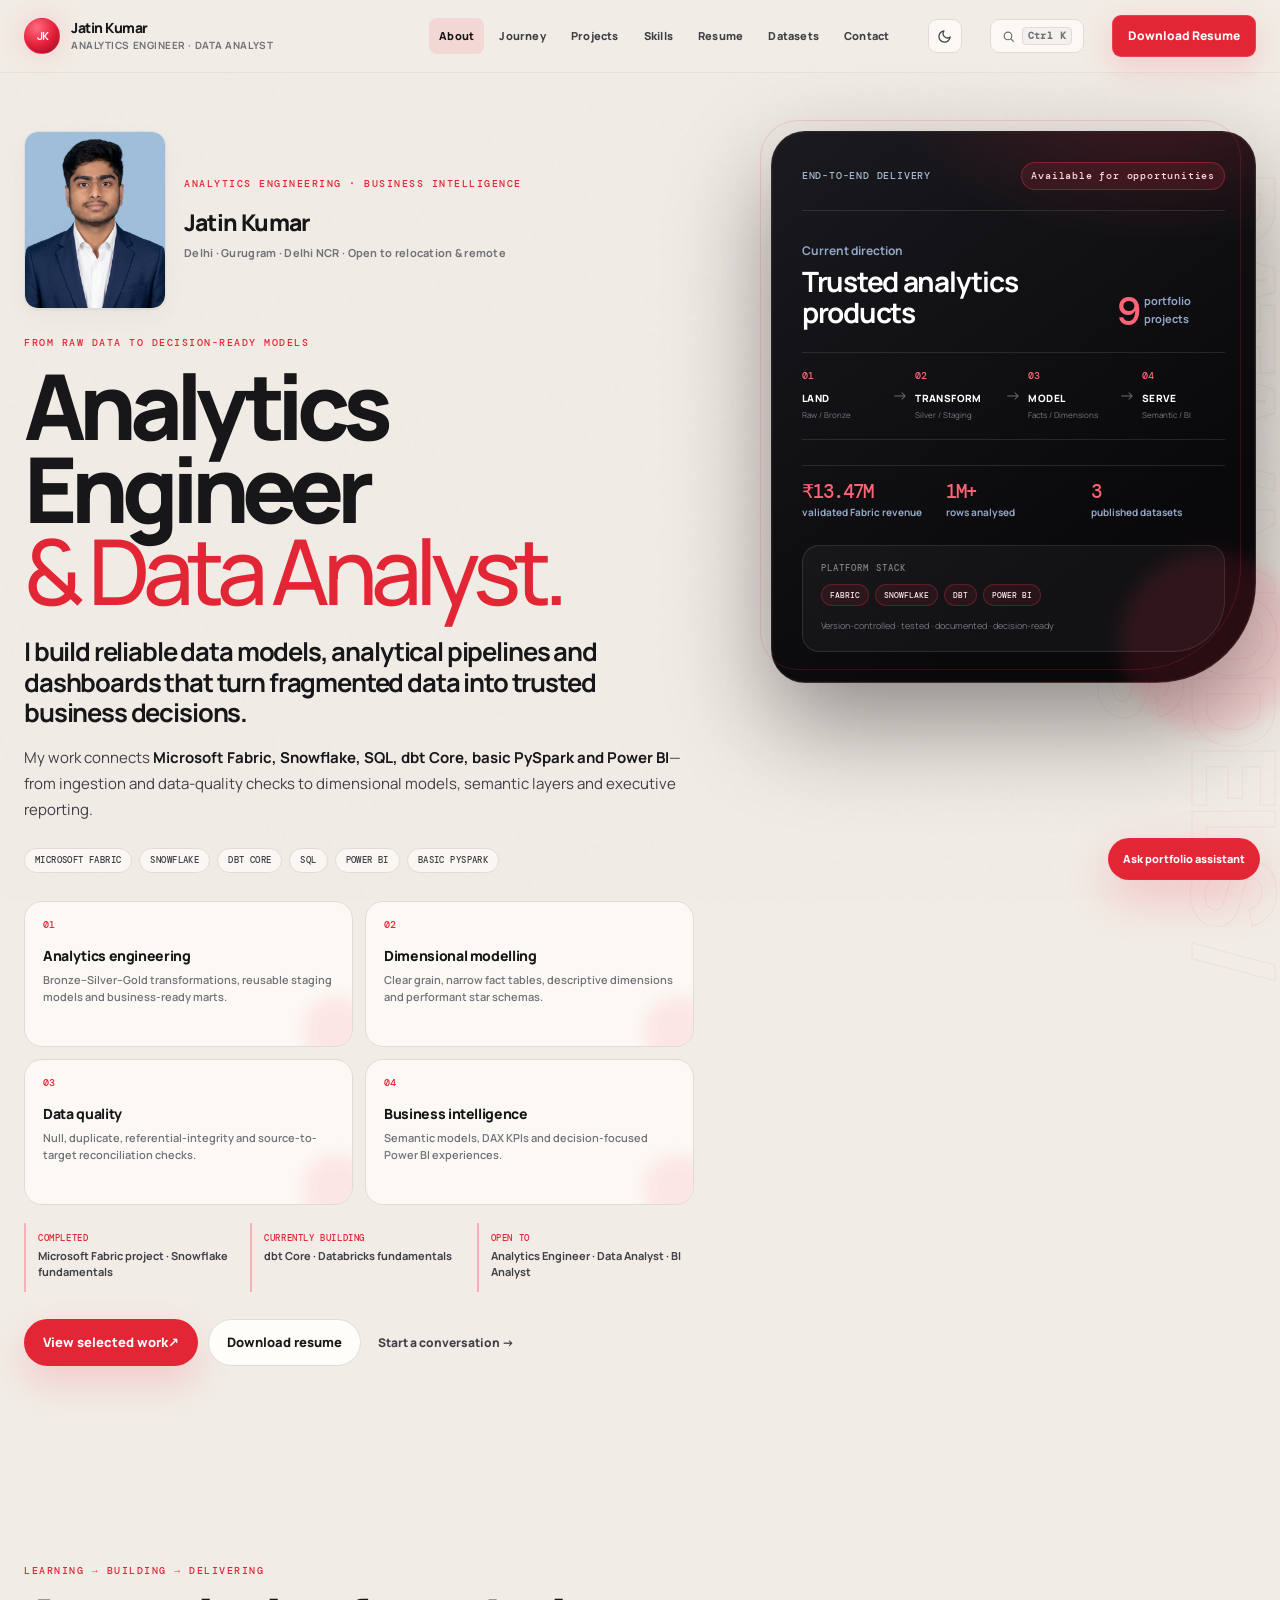
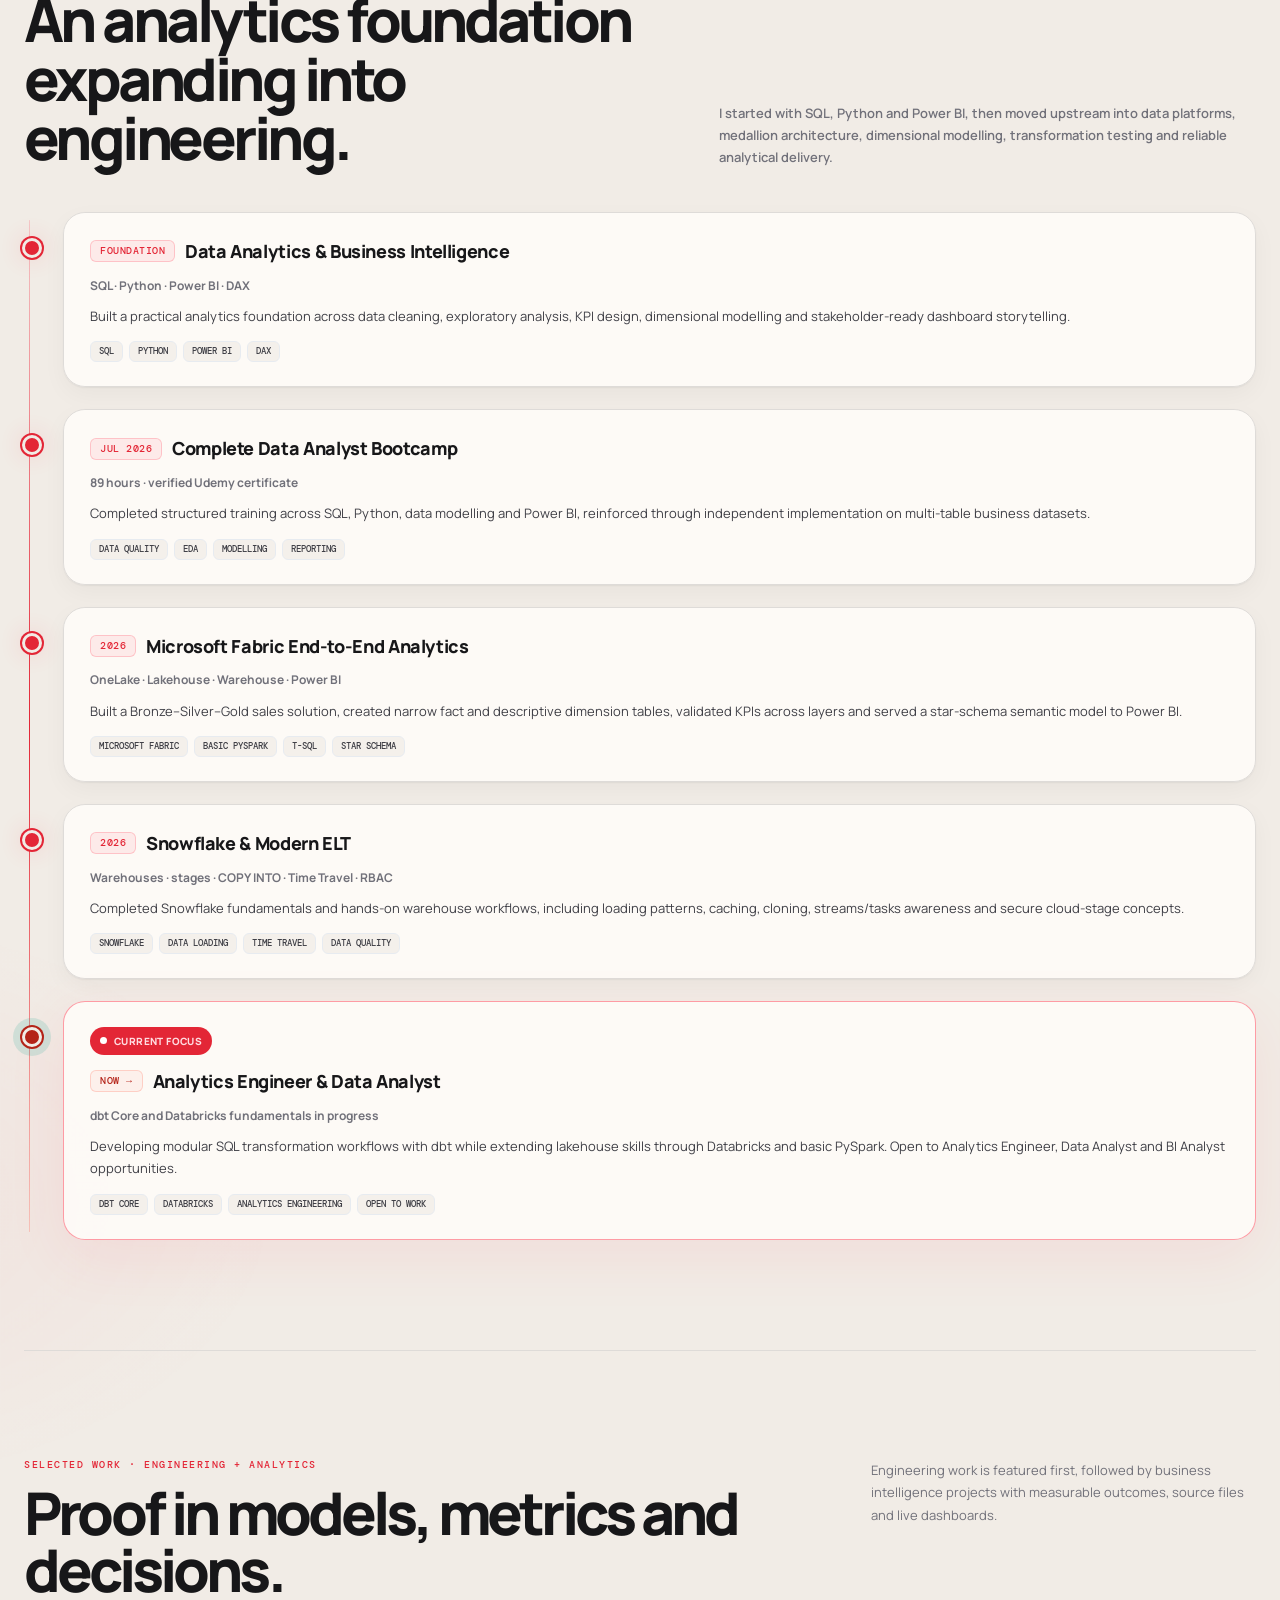
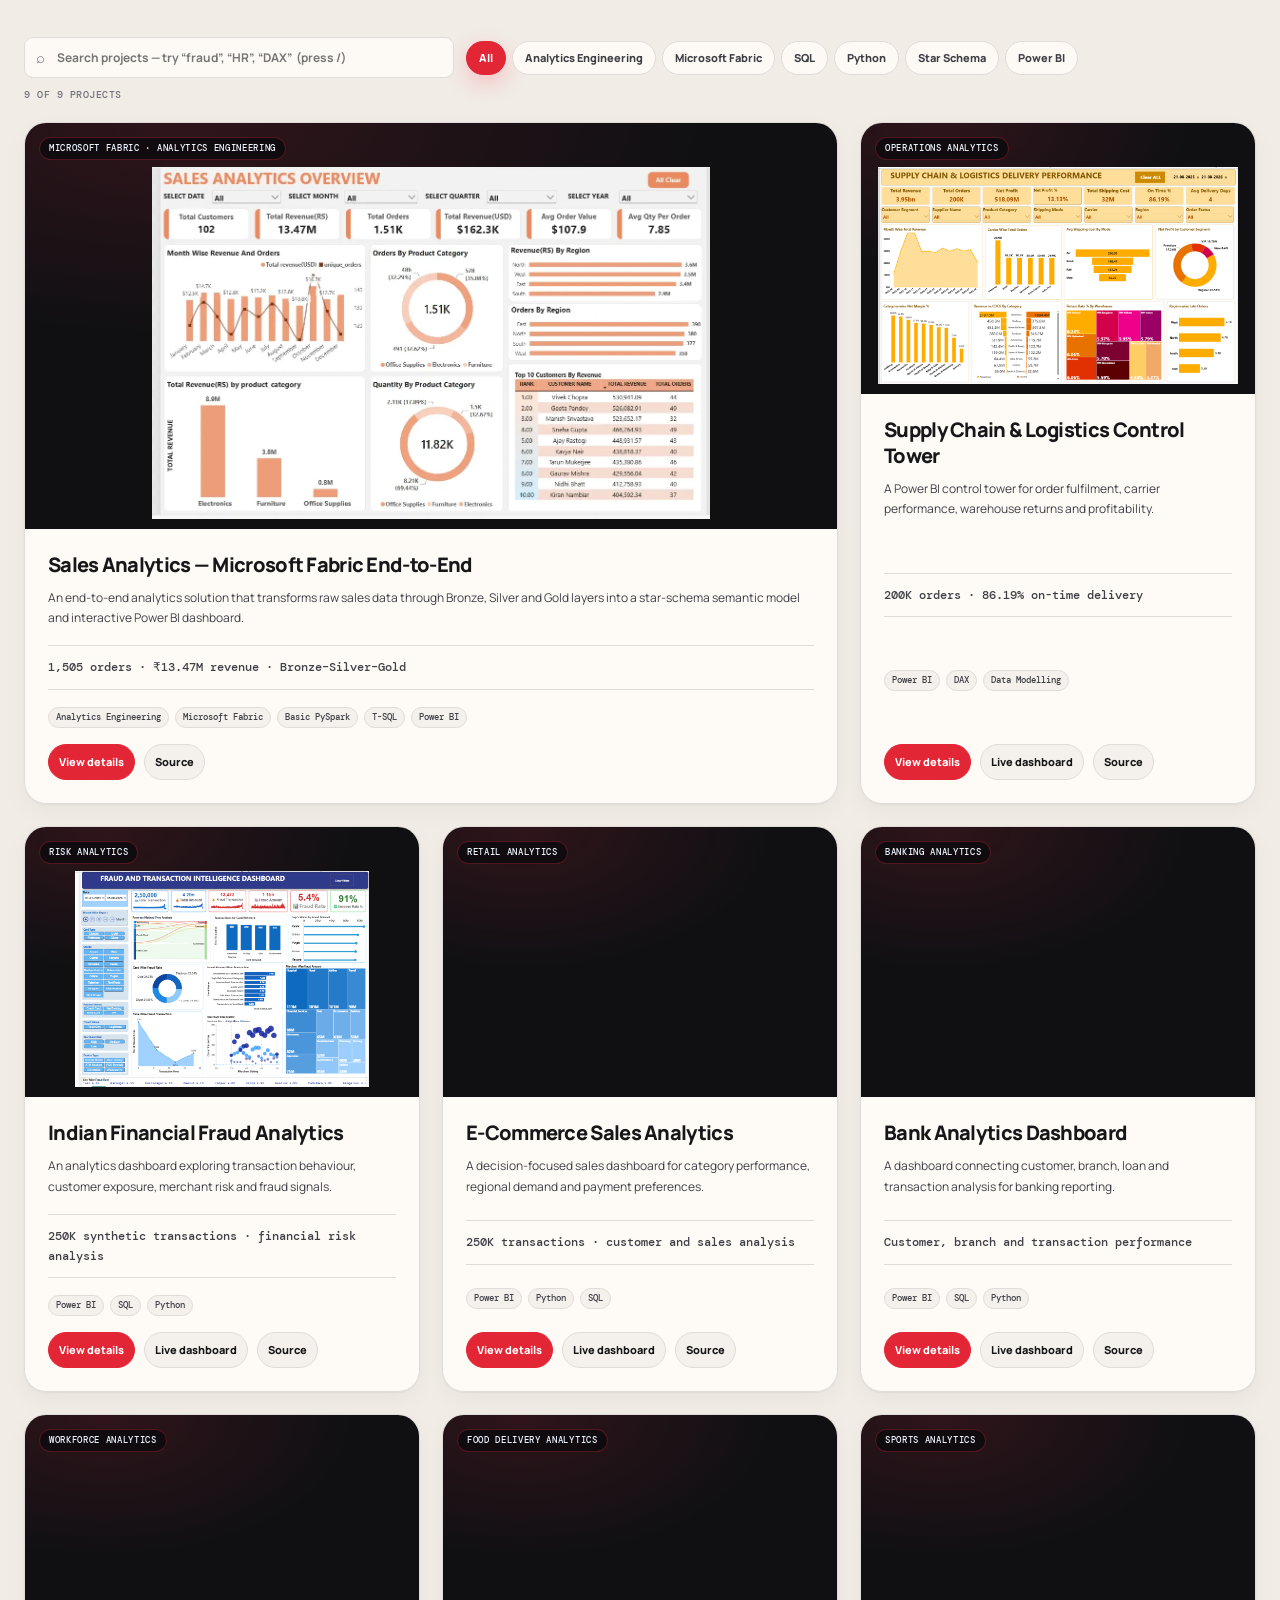
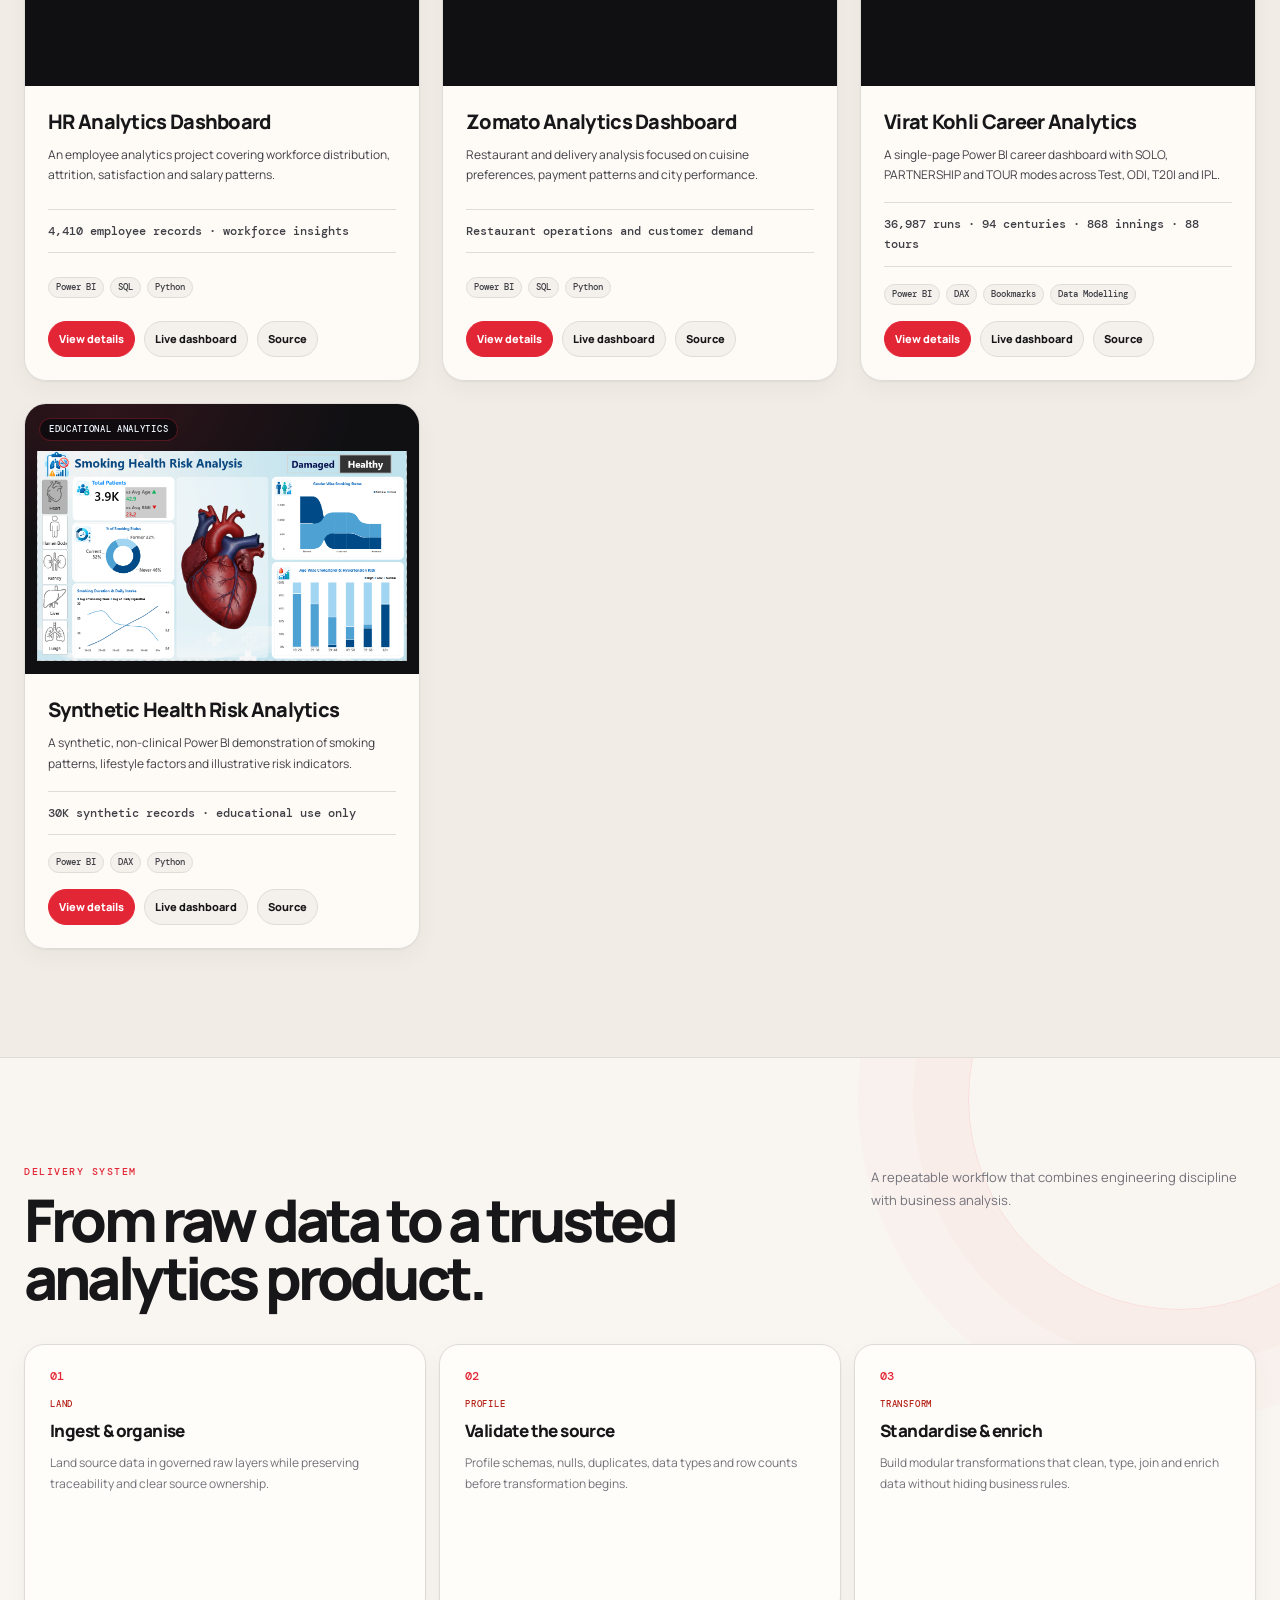
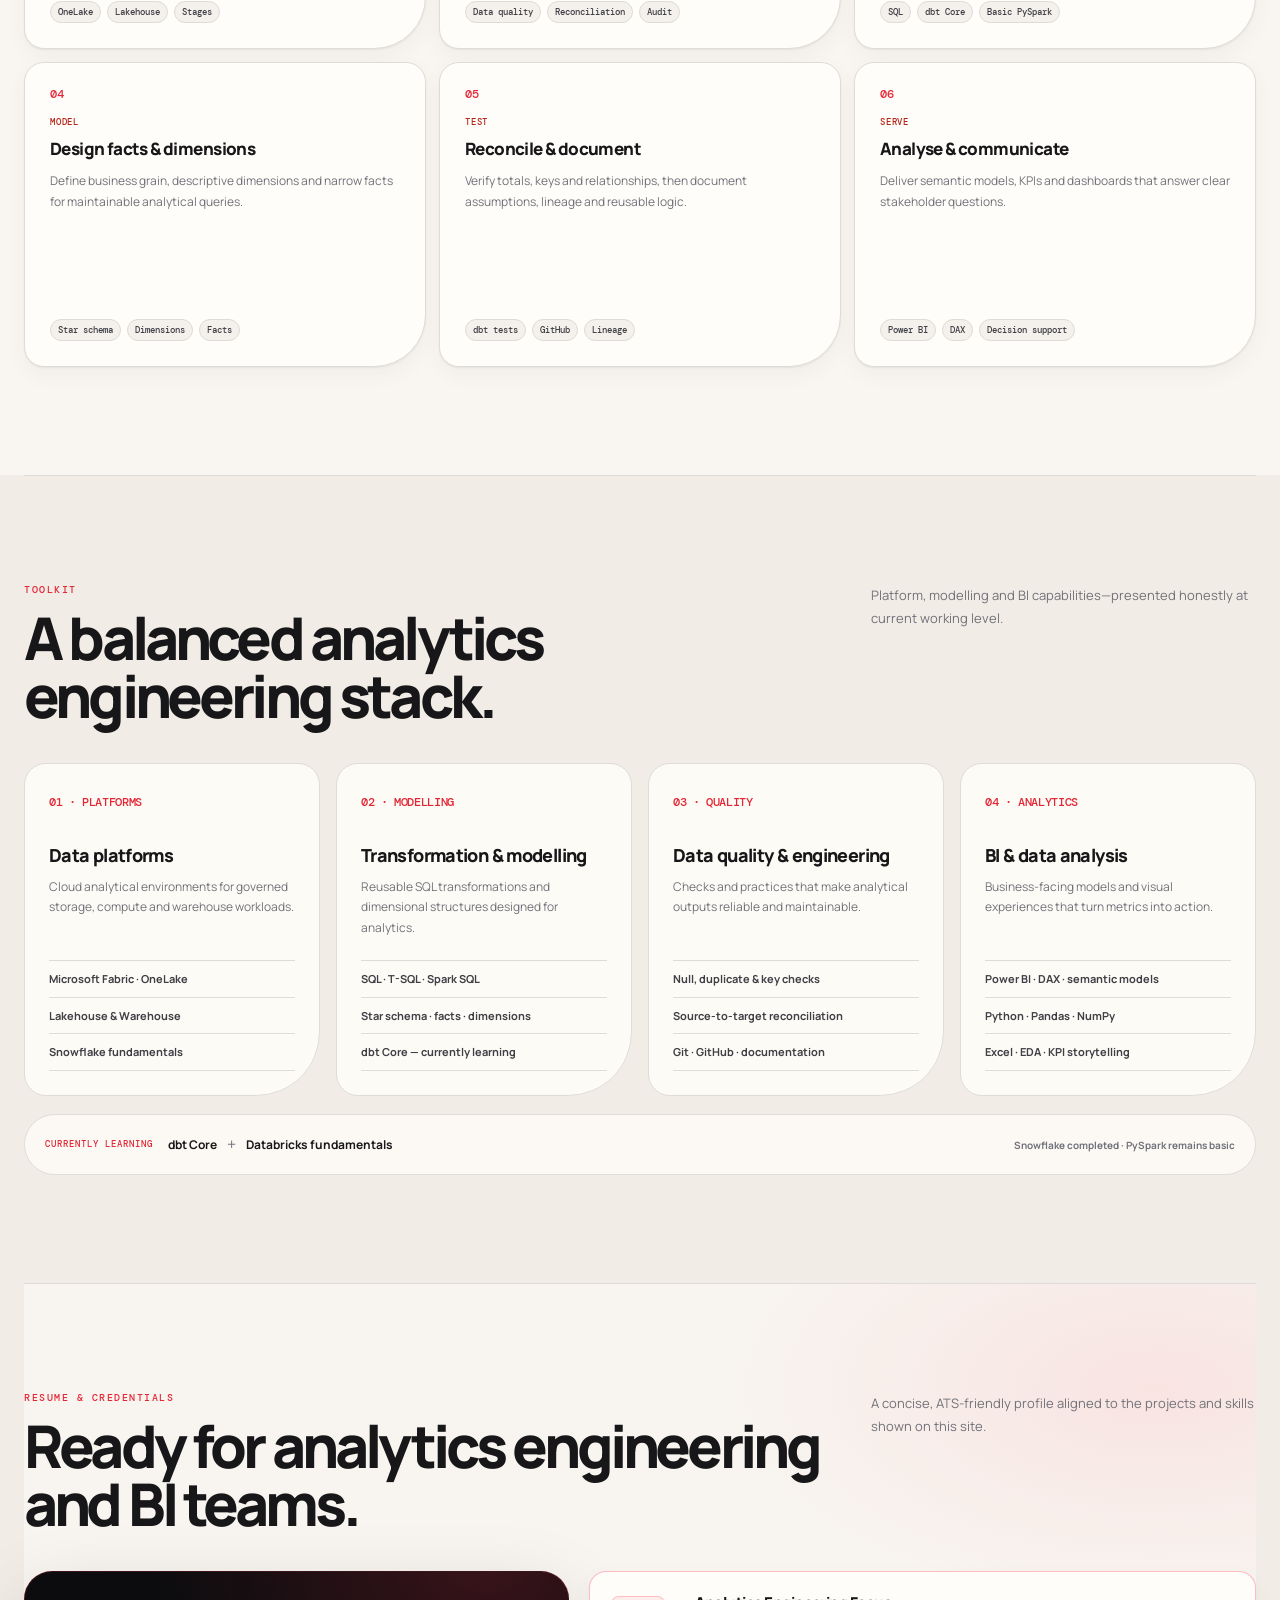
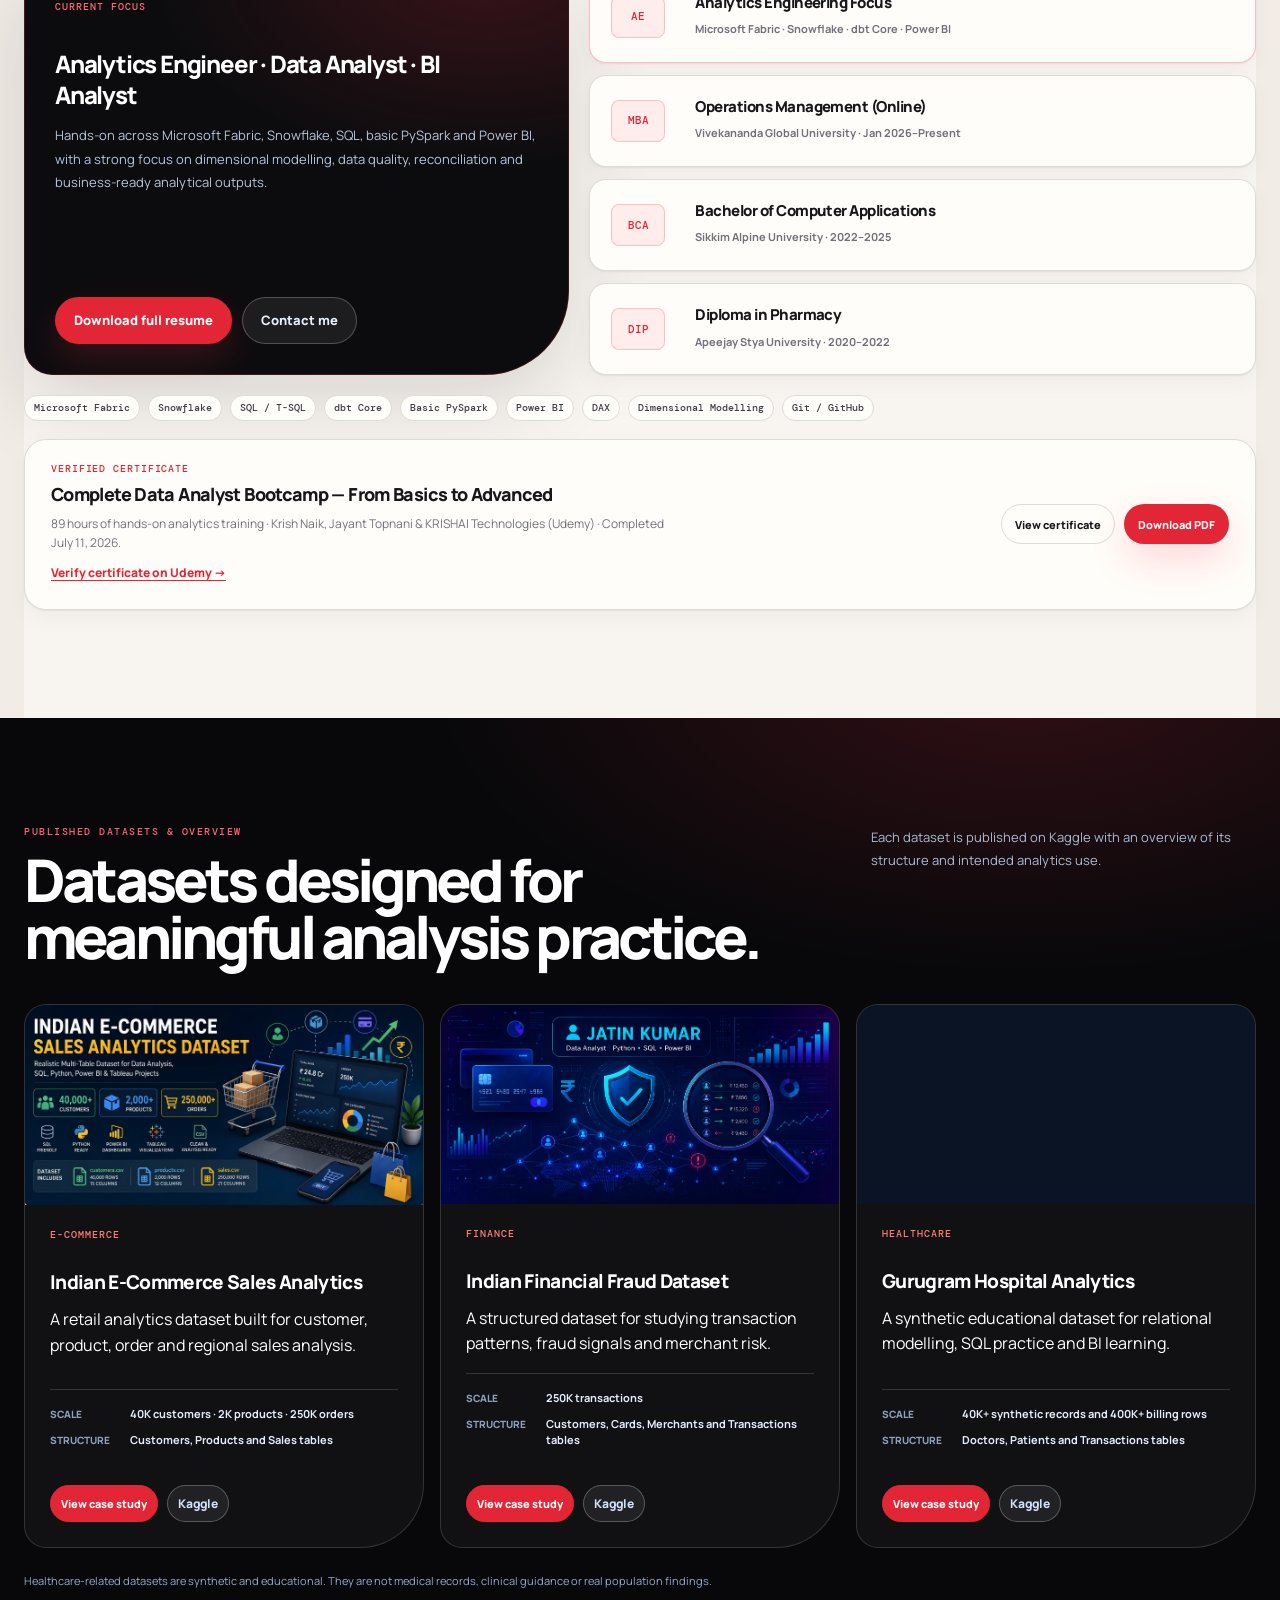
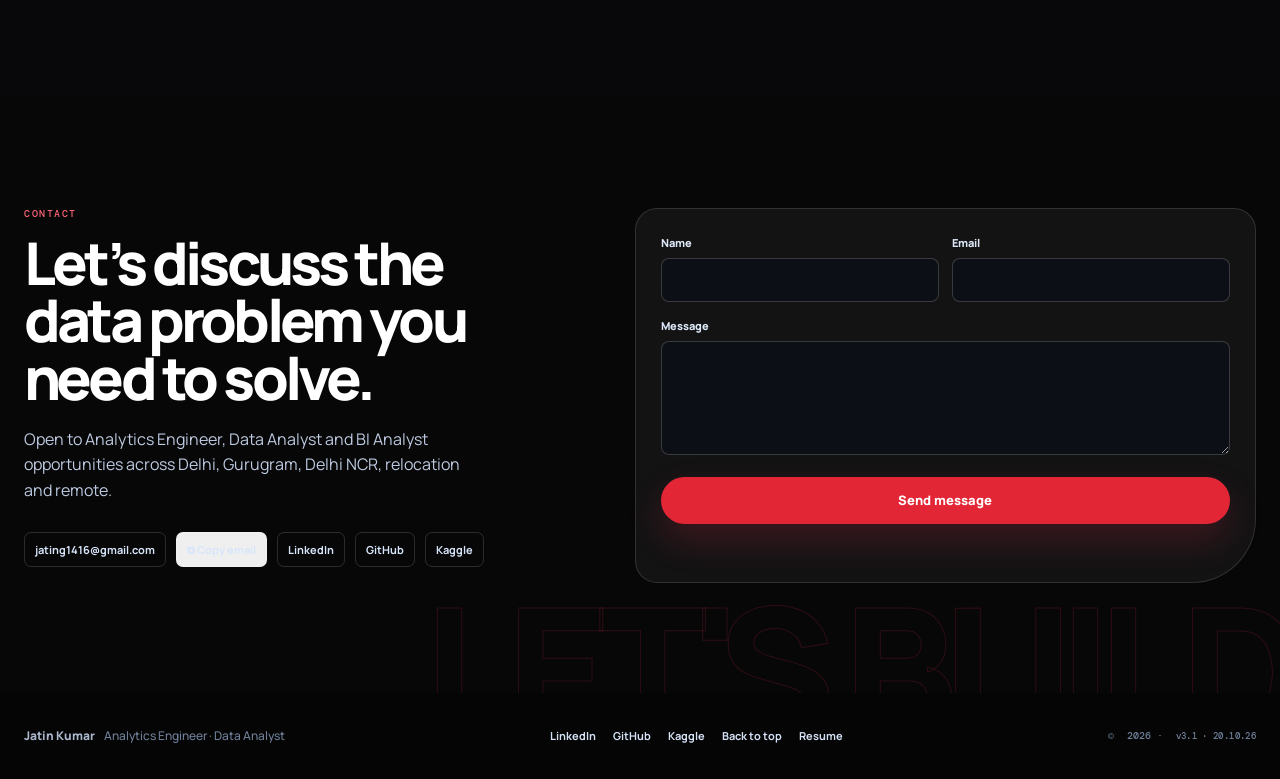
==== commit fca82425: "new design and skills updated" ====
--- a/index.html
+++ b/index.html
@@ -42,7 +42,7 @@
     "email": "jating1416@gmail.com",
     "sameAs": [
       "https://www.linkedin.com/in/jatin-kumar-5a46a720a",
-      "https://github.com/jating1416-debug",
+      "https://github.com/jatinkumar-analytics",
       "https://www.kaggle.com/jatinkhandelwal112"
     ],
     "knowsAbout": ["Microsoft Fabric", "Snowflake", "dbt Core", "SQL", "Power BI", "DAX", "Python", "PySpark", "Dimensional Modeling", "Data Quality"]
@@ -332,7 +332,7 @@
             <a href="mailto:jating1416@gmail.com">jating1416@gmail.com</a>
             <button class="copy-email" type="button" data-copy-email="jating1416@gmail.com" title="Copy email address">⧉ Copy email</button>
             <a href="https://www.linkedin.com/in/jatin-kumar-5a46a720a" target="_blank" rel="noopener">LinkedIn</a>
-            <a href="https://github.com/jating1416-debug" target="_blank" rel="noopener">GitHub</a>
+            <a href="https://github.com/jatinkumar-analytics" target="_blank" rel="noopener">GitHub</a>
             <a href="https://www.kaggle.com/jatinkhandelwal112" target="_blank" rel="noopener">Kaggle</a>
           </div>
         </div>
@@ -358,12 +358,12 @@
       <p>Jatin Kumar <span>Analytics Engineer · Data Analyst</span></p>
       <div>
         <a href="https://www.linkedin.com/in/jatin-kumar-5a46a720a" target="_blank" rel="noopener">LinkedIn</a>
-        <a href="https://github.com/jating1416-debug" target="_blank" rel="noopener">GitHub</a>
+        <a href="https://github.com/jatinkumar-analytics" target="_blank" rel="noopener">GitHub</a>
         <a href="https://www.kaggle.com/jatinkhandelwal112" target="_blank" rel="noopener">Kaggle</a>
         <a href="#top">Back to top</a>
         <a href="resume.pdf" download>Resume</a>
       </div>
-      <p class="copyright">© <span id="current-year"></span> · <span class="build-tag" title="Site build version">v3.0 · 19.10.26</span></p>
+      <p class="copyright">© <span id="current-year"></span> · <span class="build-tag" title="Site build version">v3.1 · 20.10.26</span></p>
     </div>
   </footer>
 
--- a/v3.css
+++ b/v3.css
@@ -343,3 +343,83 @@
 @media (prefers-reduced-motion: reduce) {
   body::before { display: none; }
 }
+
+/* ============================================================
+   V3.1 REFINEMENTS — Laptop Hero Alignment, Mobile Header Fit & Search UX
+   ============================================================ */
+
+/* 1. Desktop / Laptop Hero: top-align right architecture card + keep CTAs comfortable */
+@media (min-width: 1061px) {
+  .hero {
+    min-height: auto;
+    align-items: start;
+    padding-top: clamp(36px, 4.5vw, 62px);
+    padding-bottom: clamp(64px, 7vw, 96px);
+  }
+  .profile-intro {
+    margin-bottom: 26px;
+  }
+  .analytics-panel {
+    position: sticky;
+    top: 96px;
+  }
+}
+
+/* 2. Project search bar width, active filter pill in dark mode & zero badge overlap on dashboard titles */
+.project-search {
+  flex: 1 1 300px;
+  max-width: 430px;
+}
+
+.filter-chip.is-active,
+:root[data-theme="dark"] .filter-chip.is-active {
+  color: #fff;
+  border-color: var(--blue);
+  background: var(--blue);
+  box-shadow: 0 8px 22px rgba(255, 52, 77, .24);
+}
+
+.project-visual {
+  aspect-ratio: 16 / 11;
+}
+.project-card:first-child .project-visual {
+  aspect-ratio: 16 / 8;
+}
+.project-visual img {
+  padding: 44px 12px 10px;
+}
+
+/* 3. Mobile / Tablet Header: prevent right-edge clipping of search button on 360–430px phones */
+@media (max-width: 820px) {
+  .nav-shell {
+    gap: 8px;
+  }
+  .brand {
+    min-width: 0;
+  }
+  .brand-text {
+    min-width: 0;
+    overflow: hidden;
+    text-overflow: ellipsis;
+    white-space: nowrap;
+  }
+  .nav-cmdk kbd {
+    display: none;
+  }
+  .nav-cmdk {
+    width: 34px;
+    min-width: 34px;
+    min-height: 34px;
+    padding: 0;
+    justify-content: center;
+  }
+}
+
+@media (max-width: 480px) {
+  .brand-text small {
+    display: none;
+  }
+  .site-footer {
+    padding-bottom: 64px;
+  }
+}
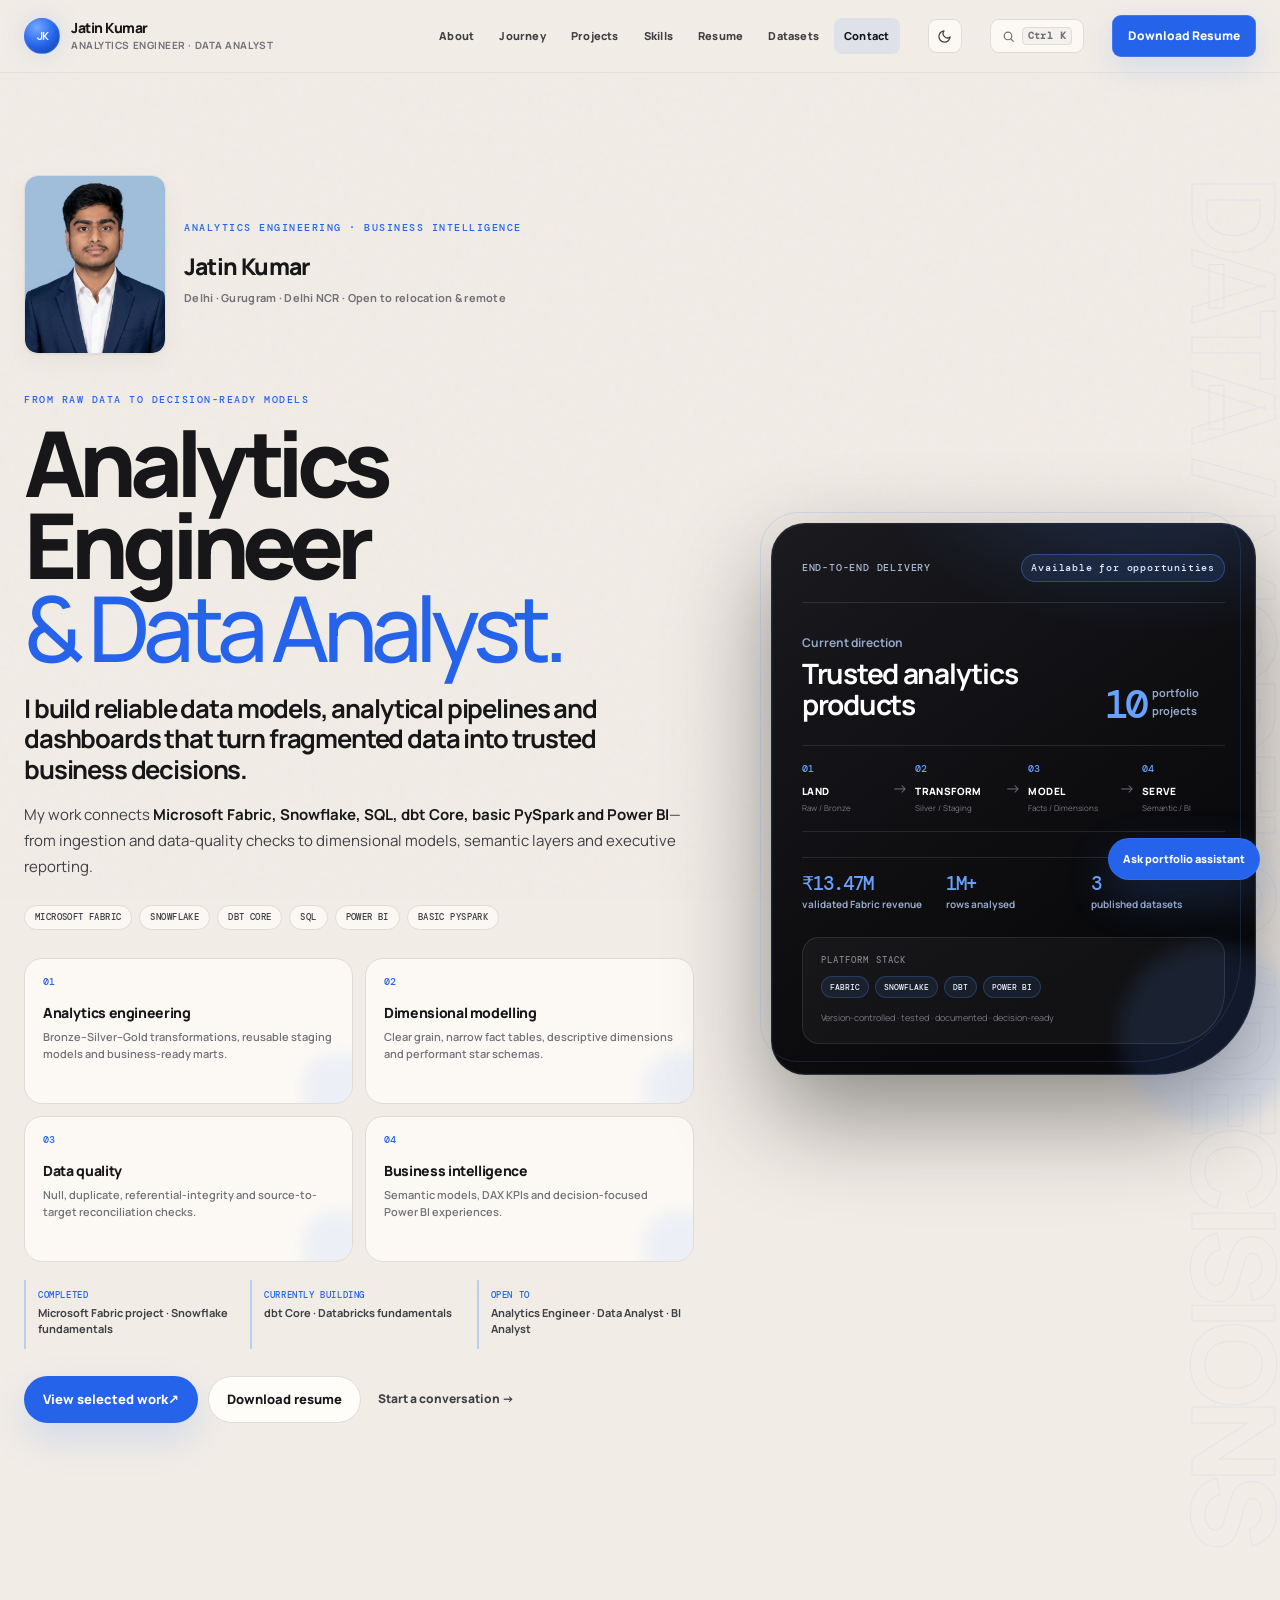
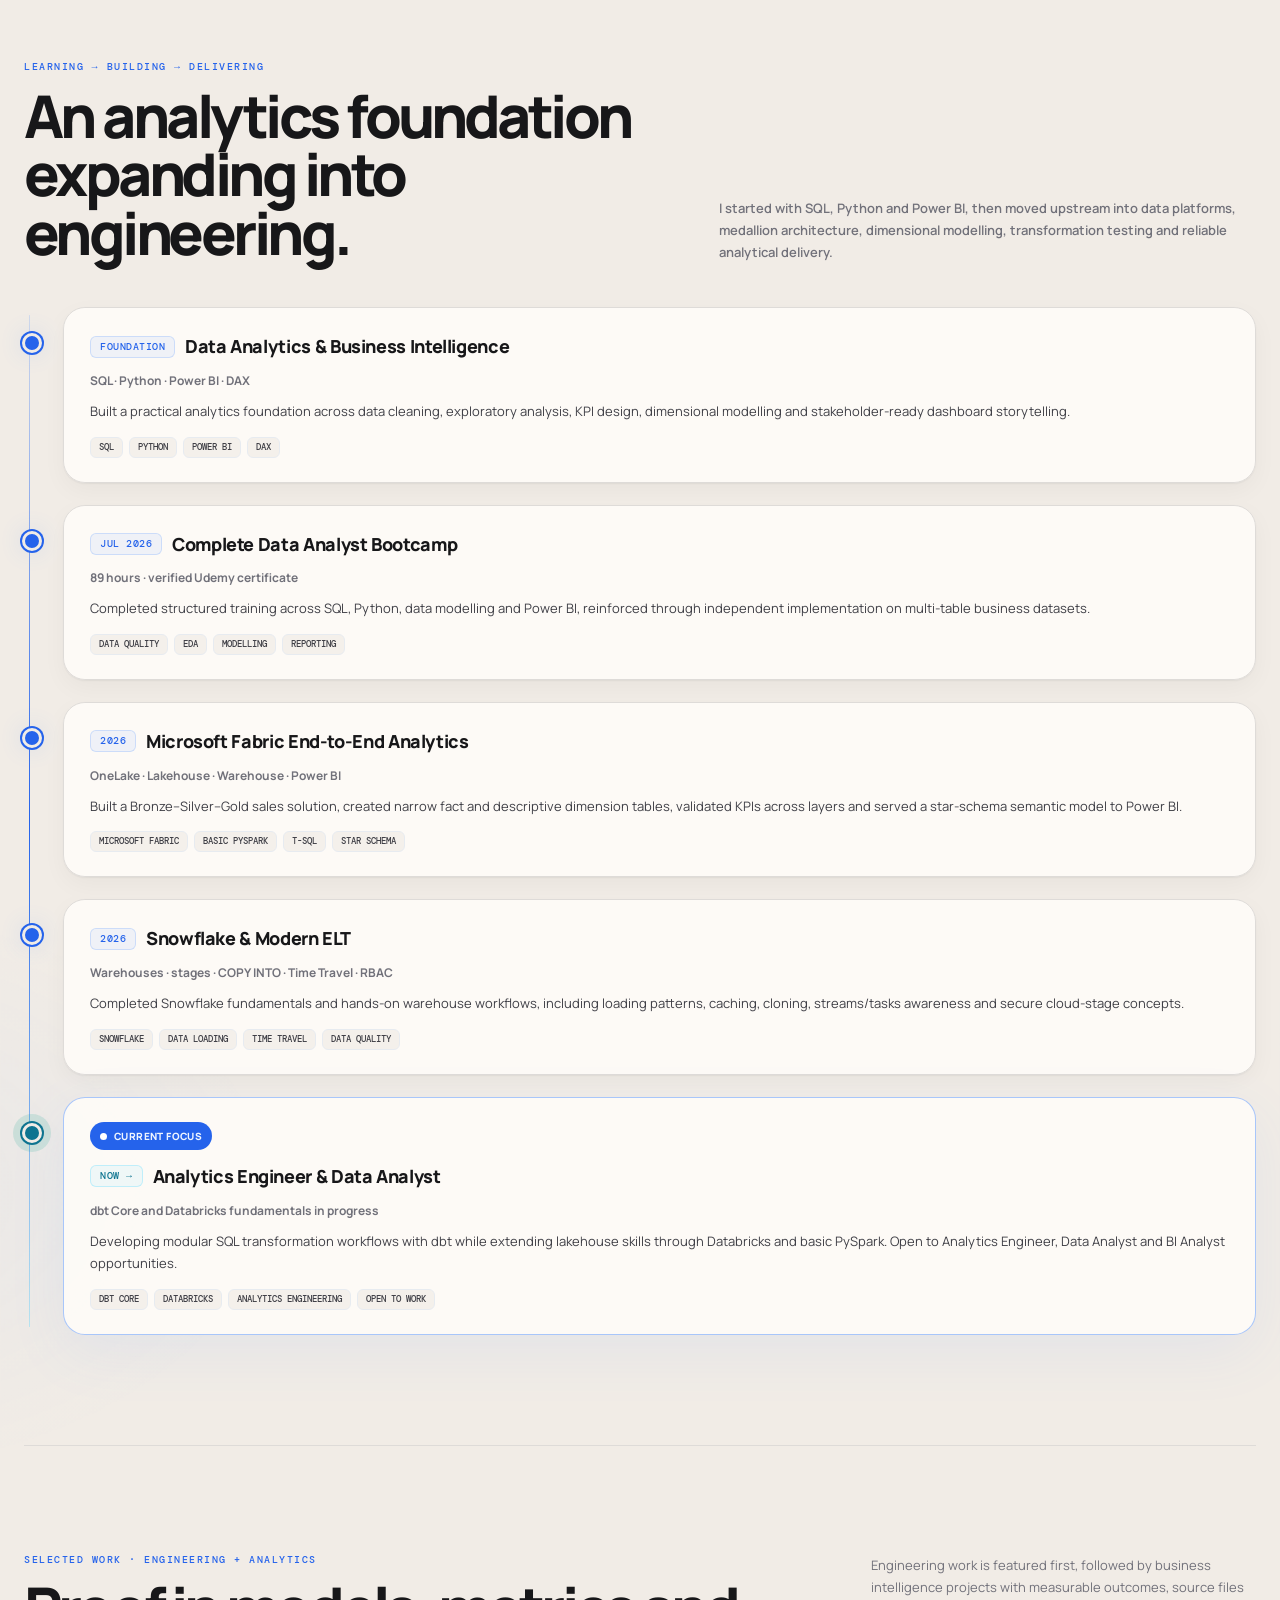
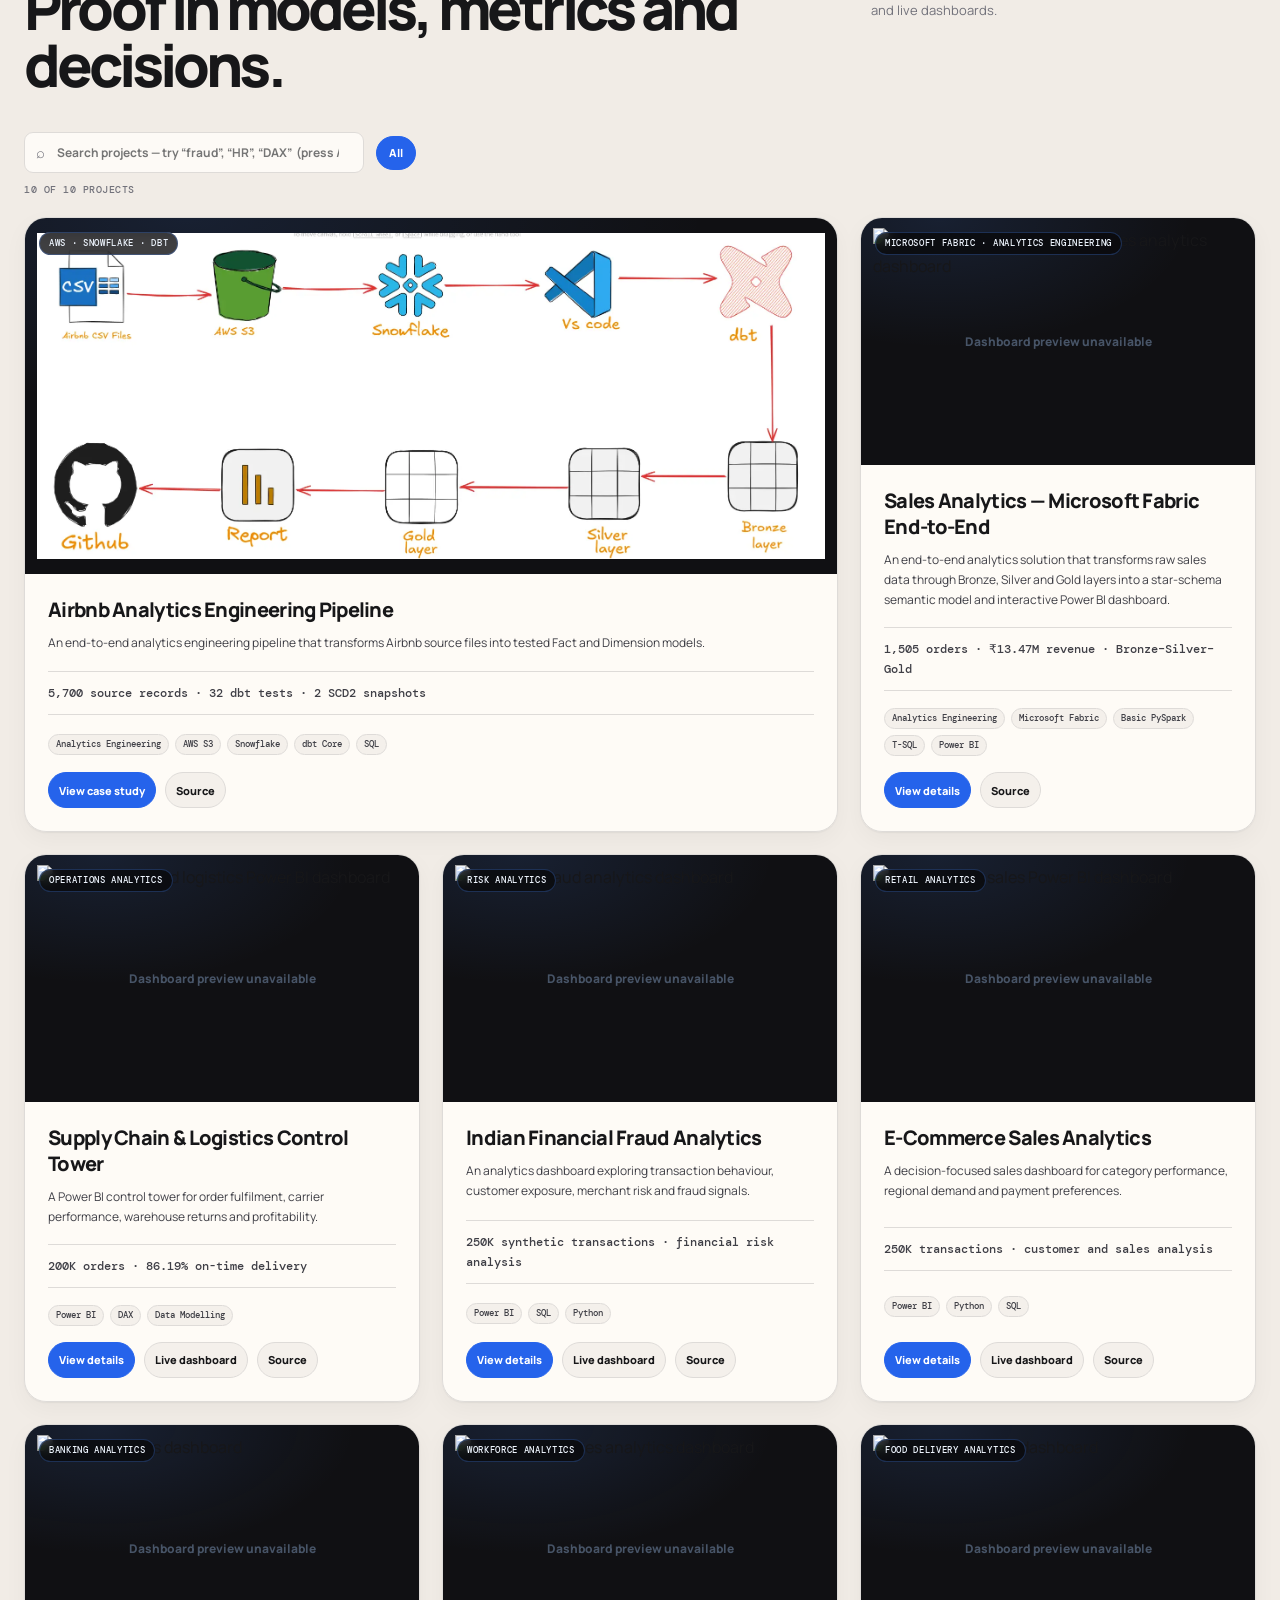
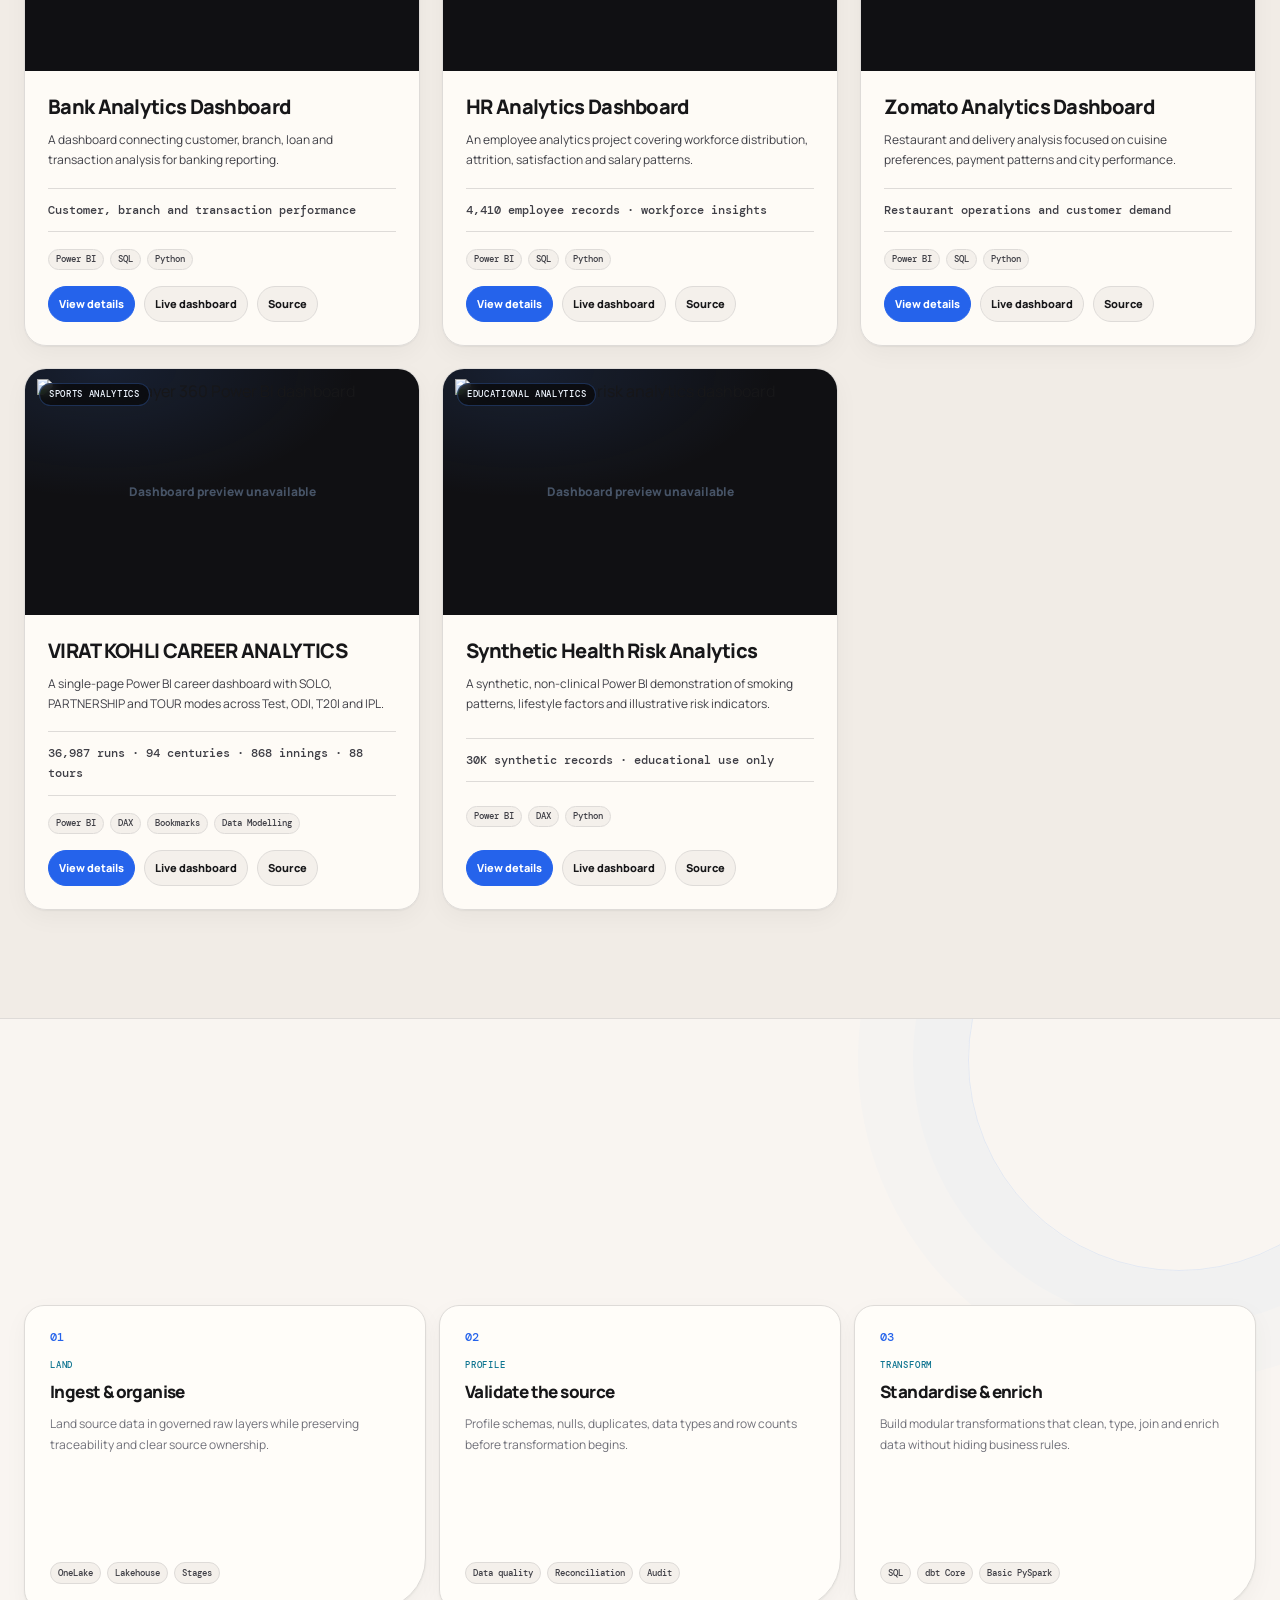
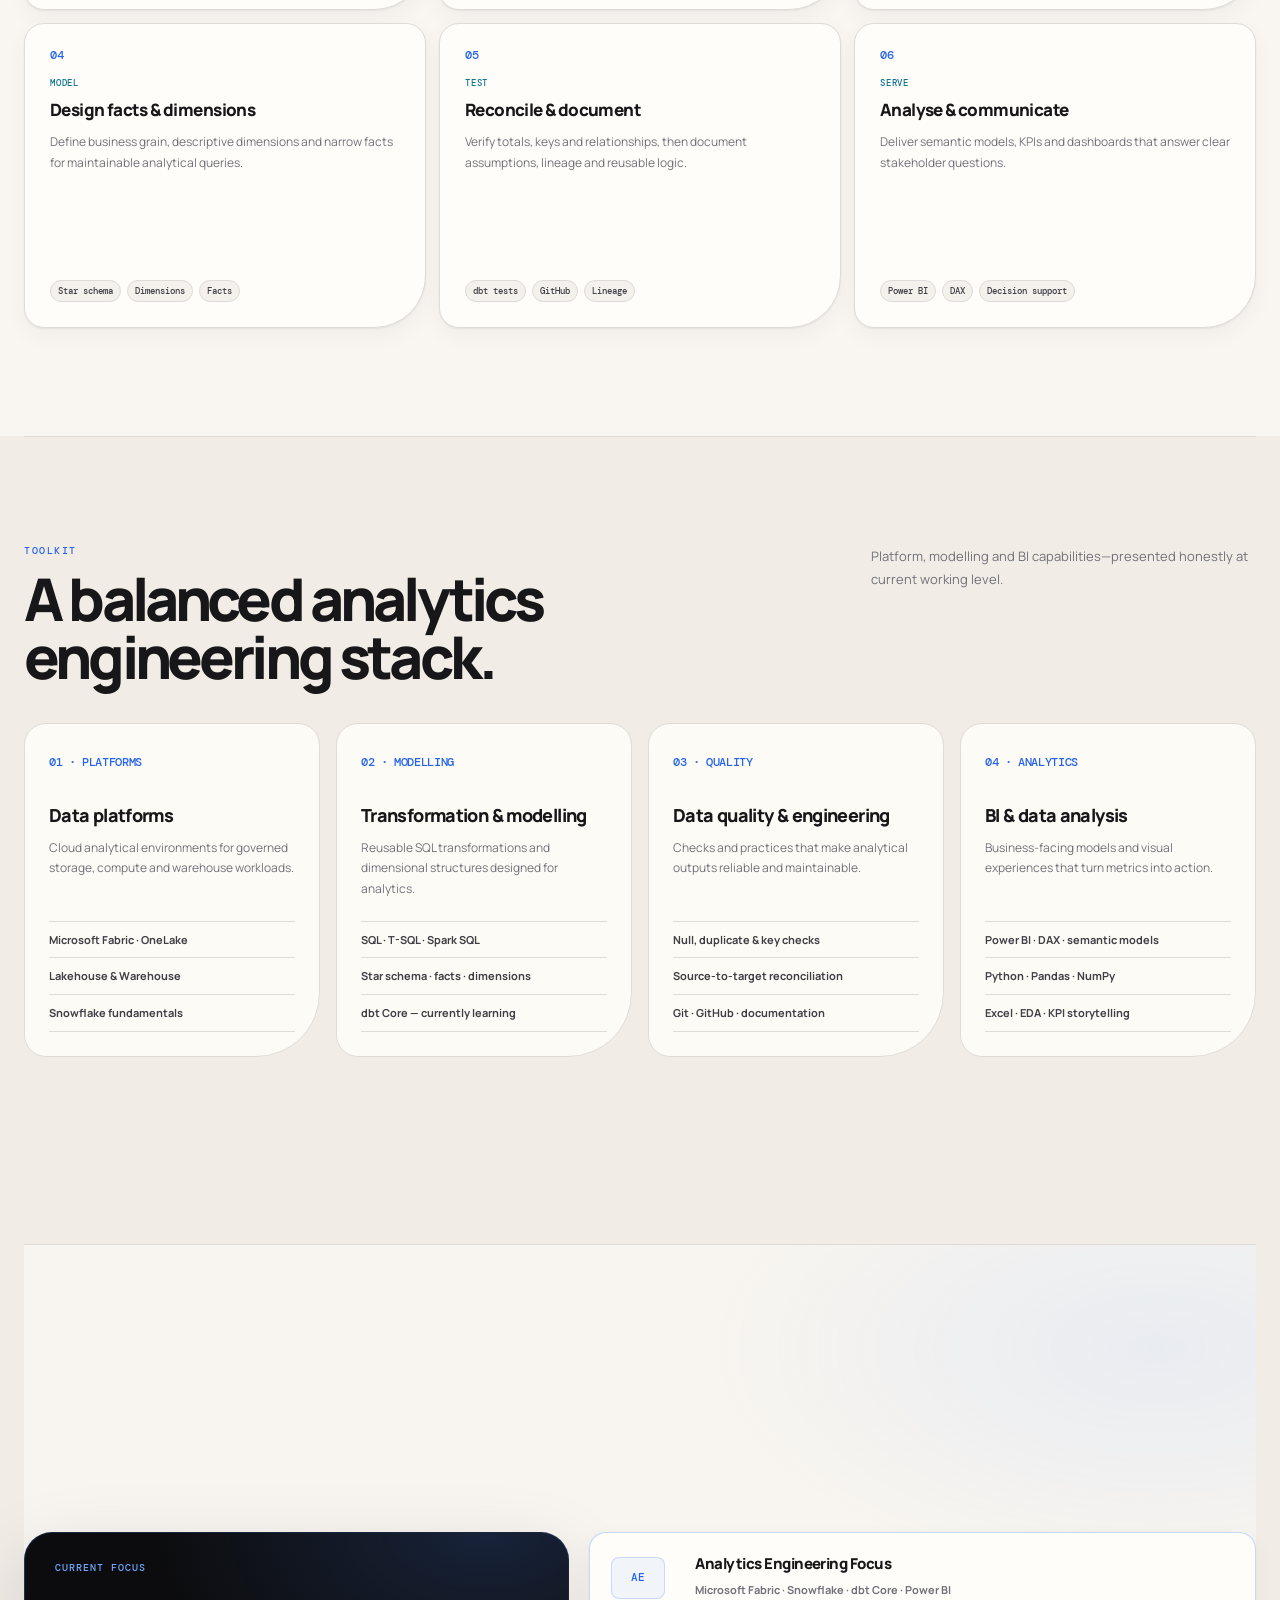
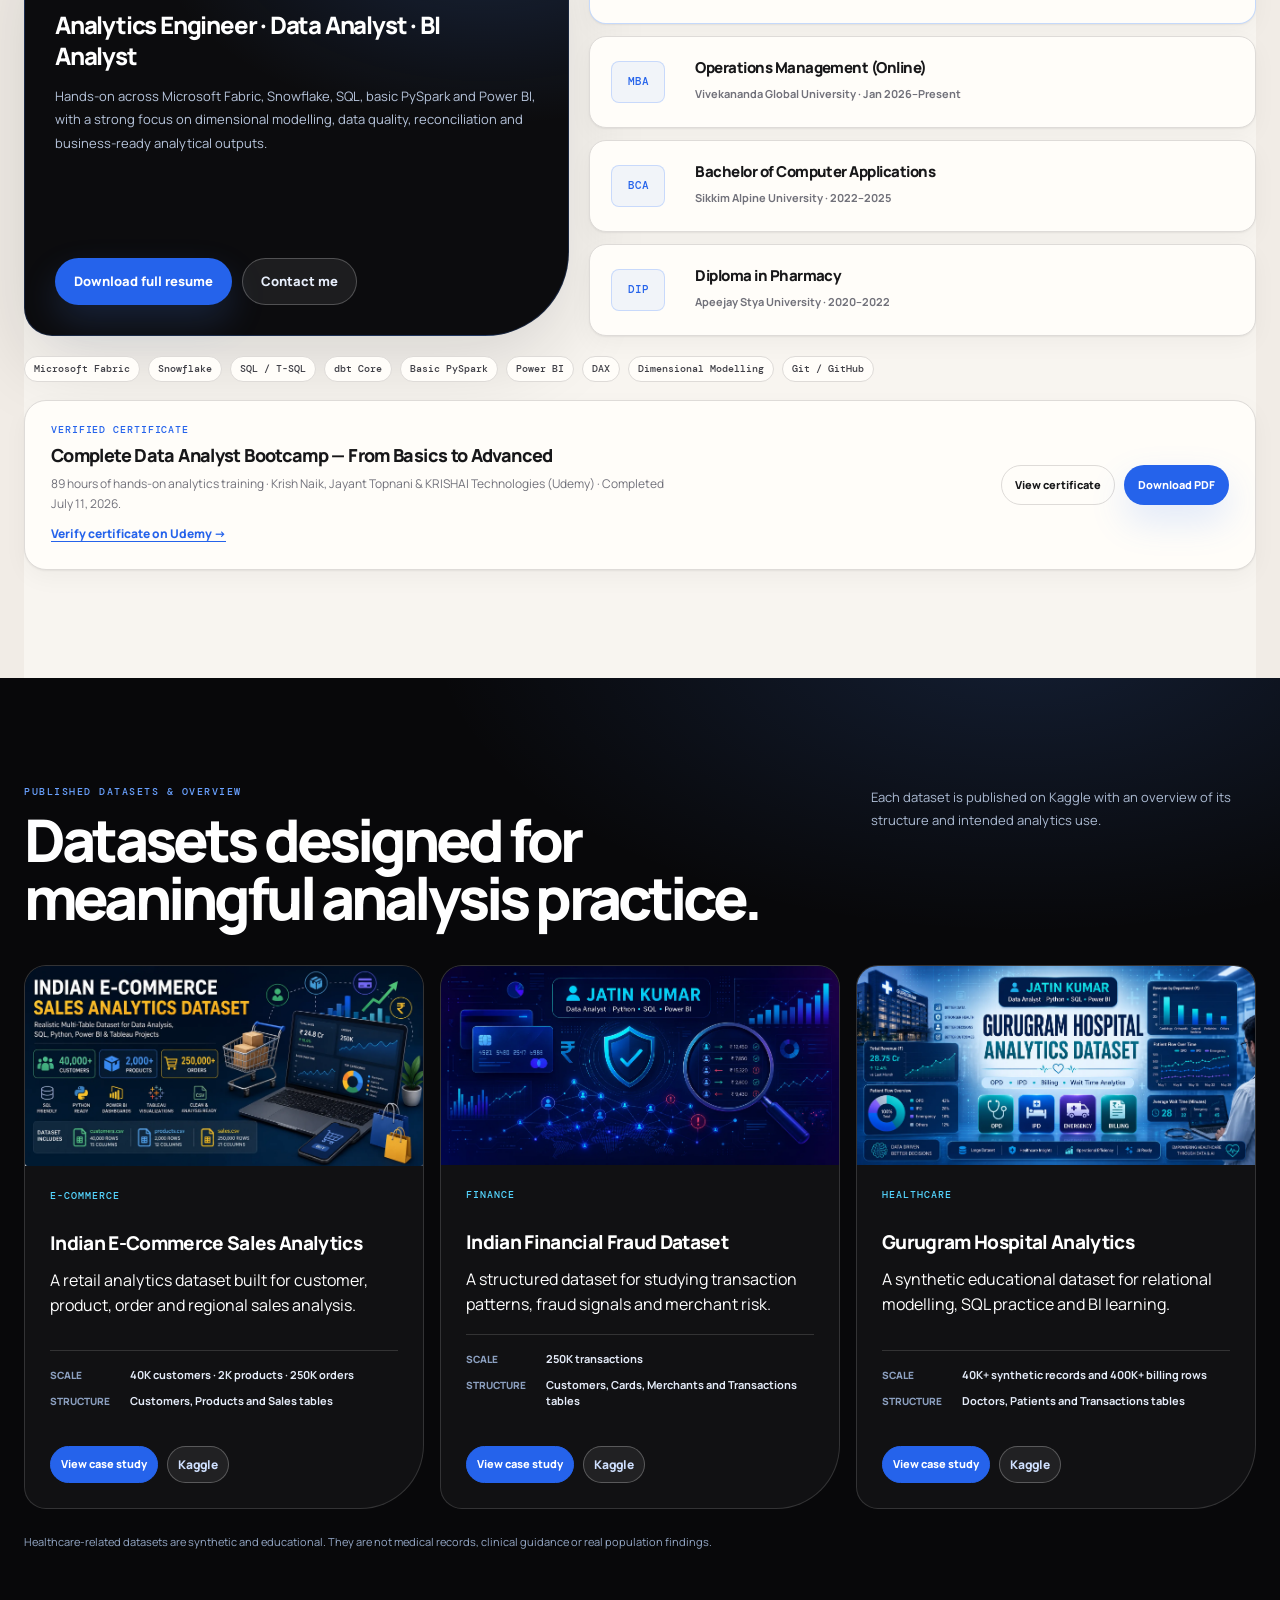
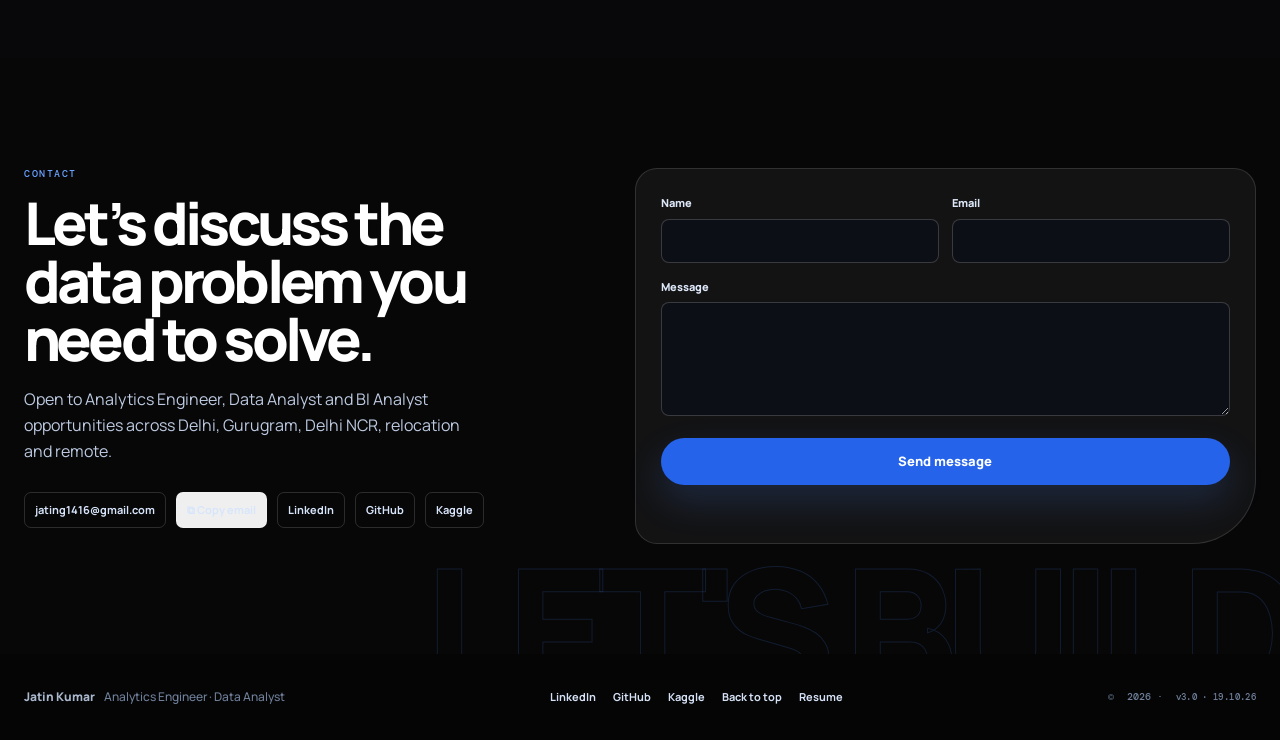
==== commit 7e3b99f6: "update Airbnb analytics engineer project" ====
--- a/index.html
+++ b/index.html
@@ -42,7 +42,7 @@
     "email": "jating1416@gmail.com",
     "sameAs": [
       "https://www.linkedin.com/in/jatin-kumar-5a46a720a",
-      "https://github.com/jatinkumar-analytics",
+      "https://github.com/jating1416-debug",
       "https://www.kaggle.com/jatinkhandelwal112"
     ],
     "knowsAbout": ["Microsoft Fabric", "Snowflake", "dbt Core", "SQL", "Power BI", "DAX", "Python", "PySpark", "Dimensional Modeling", "Data Quality"]
@@ -151,7 +151,7 @@
             <p class="panel-label">Current direction</p>
             <p class="panel-value">Trusted analytics products</p>
           </div>
-          <div class="panel-stat"><strong data-count="9">9</strong><span>portfolio projects</span></div>
+          <div class="panel-stat"><strong data-count="10">10</strong><span>portfolio projects</span></div>
         </div>
 
         <div class="pipeline-map" aria-label="Data delivery pipeline">
@@ -332,7 +332,7 @@
             <a href="mailto:jating1416@gmail.com">jating1416@gmail.com</a>
             <button class="copy-email" type="button" data-copy-email="jating1416@gmail.com" title="Copy email address">⧉ Copy email</button>
             <a href="https://www.linkedin.com/in/jatin-kumar-5a46a720a" target="_blank" rel="noopener">LinkedIn</a>
-            <a href="https://github.com/jatinkumar-analytics" target="_blank" rel="noopener">GitHub</a>
+            <a href="https://github.com/jating1416-debug" target="_blank" rel="noopener">GitHub</a>
             <a href="https://www.kaggle.com/jatinkhandelwal112" target="_blank" rel="noopener">Kaggle</a>
           </div>
         </div>
@@ -358,12 +358,12 @@
       <p>Jatin Kumar <span>Analytics Engineer · Data Analyst</span></p>
       <div>
         <a href="https://www.linkedin.com/in/jatin-kumar-5a46a720a" target="_blank" rel="noopener">LinkedIn</a>
-        <a href="https://github.com/jatinkumar-analytics" target="_blank" rel="noopener">GitHub</a>
+        <a href="https://github.com/jating1416-debug" target="_blank" rel="noopener">GitHub</a>
         <a href="https://www.kaggle.com/jatinkhandelwal112" target="_blank" rel="noopener">Kaggle</a>
         <a href="#top">Back to top</a>
         <a href="resume.pdf" download>Resume</a>
       </div>
-      <p class="copyright">© <span id="current-year"></span> · <span class="build-tag" title="Site build version">v3.1 · 20.10.26</span></p>
+      <p class="copyright">© <span id="current-year"></span> · <span class="build-tag" title="Site build version">v3.0 · 19.10.26</span></p>
     </div>
   </footer>
 
--- a/v3.css
+++ b/v3.css
@@ -1,6 +1,6 @@
 /* ============================================================
    JATIN KUMAR — PORTFOLIO V3
-   Reel-inspired editorial system: near-black, warm white, red.
+   Reel-inspired editorial system: near-black, warm white, premium blue.
    Loaded after style.css so all existing project/dialog logic stays intact.
    ============================================================ */
 
@@ -14,9 +14,9 @@
   --canvas: #f1ece6;
   --navy: #101012;
   --navy-2: #1b1b1f;
-  --blue: #e32636;
-  --blue-dark: #b91526;
-  --teal: #b42318;
+  --blue: #2563eb;
+  --blue-dark: #1d4ed8;
+  --teal: #0e7490;
   --shadow-sm: 0 1px 2px rgba(24, 20, 18, .06), 0 8px 24px rgba(24, 20, 18, .04);
   --shadow-lg: 0 26px 80px rgba(24, 20, 18, .14);
   --radius-md: 20px;
@@ -35,9 +35,9 @@
   --canvas: #09090b;
   --navy: #070708;
   --navy-2: #141417;
-  --blue: #ff344d;
-  --blue-dark: #e2223c;
-  --teal: #ff806f;
+  --blue: #4d8dff;
+  --blue-dark: #3679ea;
+  --teal: #55d6ff;
   --shadow-sm: 0 1px 2px rgba(0, 0, 0, .45), 0 10px 30px rgba(0, 0, 0, .22);
   --shadow-lg: 0 30px 90px rgba(0, 0, 0, .58);
 }
@@ -47,8 +47,8 @@
   position: relative;
   overflow-x: hidden;
   background:
-    radial-gradient(900px 500px at 82% -8%, rgba(255, 52, 77, .13), transparent 63%),
-    radial-gradient(700px 430px at -15% 27%, rgba(255, 52, 77, .06), transparent 68%),
+    radial-gradient(900px 500px at 82% -8%, rgba(77, 141, 255, .13), transparent 63%),
+    radial-gradient(700px 430px at -15% 27%, rgba(77, 141, 255, .06), transparent 68%),
     var(--canvas);
 }
 body::before {
@@ -62,8 +62,8 @@
 }
 ::selection { color: #fff; background: var(--blue); }
 
-.scroll-progress { height: 2px; background: linear-gradient(90deg, #ff344d, #ff806f); box-shadow: 0 0 18px rgba(255, 52, 77, .7); }
-a:focus-visible, button:focus-visible, input:focus-visible, textarea:focus-visible { outline-color: rgba(255, 52, 77, .55); }
+.scroll-progress { height: 2px; background: linear-gradient(90deg, #4d8dff, #55d6ff); box-shadow: 0 0 18px rgba(77, 141, 255, .7); }
+a:focus-visible, button:focus-visible, input:focus-visible, textarea:focus-visible { outline-color: rgba(77, 141, 255, .55); }
 
 .site-header {
   border-color: color-mix(in srgb, var(--line) 72%, transparent);
@@ -73,17 +73,17 @@
 :root[data-theme="dark"] .site-header { border-bottom-color: rgba(255,255,255,.08); background: rgba(9,9,11,.78); }
 .nav-shell { min-height: 72px; }
 .brand-mark {
-  border: 1px solid rgba(255, 52, 77, .48);
+  border: 1px solid rgba(77, 141, 255, .48);
   border-radius: 50%;
-  background: radial-gradient(circle at 35% 25%, #ff6b7e, #e31d38 55%, #821020);
-  box-shadow: 0 0 26px rgba(255, 52, 77, .18);
+  background: radial-gradient(circle at 35% 25%, #73a7ff, #2563eb 55%, #163b8f);
+  box-shadow: 0 0 26px rgba(77, 141, 255, .18);
 }
 .brand-text { letter-spacing: -.035em; }
 .brand-text small { color: var(--muted); letter-spacing: .055em; }
 .primary-nav a { font-size: 11px; letter-spacing: .02em; }
 .primary-nav a:hover, .primary-nav a.is-current,
-:root[data-theme="dark"] .primary-nav a:hover, :root[data-theme="dark"] .primary-nav a.is-current { color: var(--ink); background: rgba(255, 52, 77, .11); }
-.nav-resume { color: #fff; border: 1px solid rgba(255,255,255,.12); background: var(--blue); box-shadow: 0 10px 30px rgba(255, 52, 77, .18); }
+:root[data-theme="dark"] .primary-nav a:hover, :root[data-theme="dark"] .primary-nav a.is-current { color: var(--ink); background: rgba(77, 141, 255, .11); }
+.nav-resume { color: #fff; border: 1px solid rgba(255,255,255,.12); background: var(--blue); box-shadow: 0 10px 30px rgba(77, 141, 255, .18); }
 .nav-resume:hover { background: var(--blue-dark); }
 .nav-icon-btn, .nav-cmdk, .menu-toggle,
 :root[data-theme="dark"] .nav-icon-btn, :root[data-theme="dark"] .nav-cmdk, :root[data-theme="dark"] .menu-toggle { border-color: var(--line); background: color-mix(in srgb, var(--surface) 80%, transparent); }
@@ -117,7 +117,7 @@
   right: -2vw;
   top: 7%;
   color: transparent;
-  -webkit-text-stroke: 1px rgba(255, 52, 77, .08);
+  -webkit-text-stroke: 1px rgba(77, 141, 255, .08);
   font-size: clamp(52px, 9vw, 128px);
   font-weight: 800;
   letter-spacing: -.08em;
@@ -178,16 +178,16 @@
   transition: transform .3s ease, border-color .3s ease, background .3s ease;
 }
 :root[data-theme="dark"] .about-specialities article { border-color: var(--line); background: rgba(21,21,24,.74); }
-.about-specialities article::after { content: ""; position: absolute; right: -20px; bottom: -20px; width: 70px; height: 70px; border-radius: 50%; background: rgba(255,52,77,.09); filter: blur(8px); }
-.about-specialities article:hover { border-color: rgba(255,52,77,.45); background: var(--surface); transform: translateY(-4px); }
+.about-specialities article::after { content: ""; position: absolute; right: -20px; bottom: -20px; width: 70px; height: 70px; border-radius: 50%; background: rgba(77,141,255,.09); filter: blur(8px); }
+.about-specialities article:hover { border-color: rgba(77,141,255,.45); background: var(--surface); transform: translateY(-4px); }
 .about-specialities article > p { color: var(--blue); }
 .about-specialities h3 { font-size: 14px; }
 .about-specialities span { font-size: 11px; }
-.about-context article { border-color: rgba(255,52,77,.32); }
+.about-context article { border-color: rgba(77,141,255,.32); }
 .about-context span { color: var(--blue); }
 .hero-actions { align-items: center; gap: 10px; }
 .button { border-radius: 999px; }
-.button-primary { background: var(--blue); box-shadow: 0 16px 36px rgba(255, 52, 77, .18); }
+.button-primary { background: var(--blue); box-shadow: 0 16px 36px rgba(77, 141, 255, .18); }
 .button-primary:hover { background: var(--blue-dark); }
 .text-link { padding: 11px 7px; color: var(--ink-soft); font-size: 12px; font-weight: 800; }
 .text-link:hover { color: var(--blue); }
@@ -198,44 +198,44 @@
   border-color: rgba(255,255,255,.1);
   border-radius: 34px 34px 100px 34px;
   background:
-    radial-gradient(430px 250px at 80% -10%, rgba(255, 52, 77, .22), transparent 65%),
+    radial-gradient(430px 250px at 80% -10%, rgba(77, 141, 255, .22), transparent 65%),
     linear-gradient(145deg, #1a1a1f, #09090b 74%);
-  box-shadow: 0 40px 100px rgba(0,0,0,.42), 0 0 0 1px rgba(255,52,77,.06) inset;
-}
-.analytics-panel::before { content: ""; position: absolute; z-index: -1; inset: -12px 14px 12px -12px; border: 1px solid rgba(255,52,77,.18); border-radius: 38px 38px 104px 38px; }
-.analytics-panel::after { right: -45px; bottom: -50px; width: 180px; height: 180px; background: rgba(255,52,77,.13); filter: blur(10px); }
-.availability { color: #ffd8dd; border-color: rgba(255,52,77,.35); background: rgba(255,52,77,.12); }
-.panel-stat strong, .panel-stats-row strong { color: #ff6478; }
+  box-shadow: 0 40px 100px rgba(0,0,0,.42), 0 0 0 1px rgba(77,141,255,.06) inset;
+}
+.analytics-panel::before { content: ""; position: absolute; z-index: -1; inset: -12px 14px 12px -12px; border: 1px solid rgba(77,141,255,.18); border-radius: 38px 38px 104px 38px; }
+.analytics-panel::after { right: -45px; bottom: -50px; width: 180px; height: 180px; background: rgba(77,141,255,.13); filter: blur(10px); }
+.availability { color: #dbeafe; border-color: rgba(77,141,255,.35); background: rgba(77,141,255,.12); }
+.panel-stat strong, .panel-stats-row strong { color: #69a1ff; }
 .pipeline-map { position: relative; z-index: 1; display: grid; grid-template-columns: 1fr auto 1fr auto 1fr auto 1fr; gap: 7px; align-items: center; margin: 8px 0 25px; padding: 18px 0; border-top: 1px solid rgba(255,255,255,.1); border-bottom: 1px solid rgba(255,255,255,.1); }
 .pipeline-map > div { min-width: 0; }
-.pipeline-map b { display: block; margin-bottom: 9px; color: #ff6478; font: 500 10px/1 "DM Mono", monospace; }
+.pipeline-map b { display: block; margin-bottom: 9px; color: #69a1ff; font: 500 10px/1 "DM Mono", monospace; }
 .pipeline-map span { display: block; color: #fff; font-size: 10px; font-weight: 800; letter-spacing: .04em; }
 .pipeline-map small { display: block; margin-top: 4px; color: #777783; font-size: 8px; line-height: 1.35; }
 .pipeline-map i { color: #6c6c76; font-style: normal; }
 .architecture-card { position: relative; z-index: 1; margin-top: 23px; padding: 18px; border: 1px solid rgba(255,255,255,.1); border-radius: 17px 17px 52px 17px; background: rgba(255,255,255,.04); }
 .architecture-card p { margin: 0 0 11px; color: #817f89; font: 500 9px/1 "DM Mono", monospace; letter-spacing: .12em; }
 .architecture-card div { display: flex; flex-wrap: wrap; gap: 6px; }
-.architecture-card span { padding: 6px 8px; color: #f8e9eb; border: 1px solid rgba(255,52,77,.25); border-radius: 99px; background: rgba(255,52,77,.09); font: 500 8px/1 "DM Mono", monospace; }
+.architecture-card span { padding: 6px 8px; color: #eaf2ff; border: 1px solid rgba(77,141,255,.25); border-radius: 99px; background: rgba(77,141,255,.09); font: 500 8px/1 "DM Mono", monospace; }
 .architecture-card small { display: block; margin-top: 13px; color: #777783; font-size: 9px; }
 
 .work-section, .process-section, .skills-section, .resume-section, .dataset-section { position: relative; border-color: var(--line); }
 .section-heading { align-items: start; }
 .section-heading > p { font-size: 13px; }
 .journey-heading h2 { font-size: clamp(34px, 4.6vw, 59px); letter-spacing: -.06em; line-height: 1; }
-.timeline::before { width: 1px; background: linear-gradient(180deg, rgba(255,52,77,.2), var(--blue), rgba(255,128,111,.35)); }
-.milestone::before { border-color: var(--canvas); background: var(--blue); box-shadow: 0 0 0 2px var(--blue), 0 0 24px rgba(255,52,77,.2); }
+.timeline::before { width: 1px; background: linear-gradient(180deg, rgba(77,141,255,.2), var(--blue), rgba(85,214,255,.35)); }
+.milestone::before { border-color: var(--canvas); background: var(--blue); box-shadow: 0 0 0 2px var(--blue), 0 0 24px rgba(77,141,255,.2); }
 .milestone-card { border-color: var(--line); border-radius: 22px; background: color-mix(in srgb, var(--surface) 84%, transparent); }
-.milestone-card:hover, :root[data-theme="dark"] .milestone-card:hover { border-color: rgba(255,52,77,.42); }
-.milestone-year, :root[data-theme="dark"] .milestone-year { color: var(--blue); border-color: rgba(255,52,77,.22); background: rgba(255,52,77,.08); }
-.milestone.is-active .milestone-card, :root[data-theme="dark"] .milestone.is-active .milestone-card { border-color: rgba(255,52,77,.48); box-shadow: 0 18px 60px rgba(255,52,77,.08); }
-.milestone.is-active .milestone-year, :root[data-theme="dark"] .milestone.is-active .milestone-year { color: var(--teal); border-color: rgba(255,128,111,.3); background: rgba(255,128,111,.08); }
-.milestone-status { color: #ffdce1; background: var(--blue); }
+.milestone-card:hover, :root[data-theme="dark"] .milestone-card:hover { border-color: rgba(77,141,255,.42); }
+.milestone-year, :root[data-theme="dark"] .milestone-year { color: var(--blue); border-color: rgba(77,141,255,.22); background: rgba(77,141,255,.08); }
+.milestone.is-active .milestone-card, :root[data-theme="dark"] .milestone.is-active .milestone-card { border-color: rgba(77,141,255,.48); box-shadow: 0 18px 60px rgba(77,141,255,.08); }
+.milestone.is-active .milestone-year, :root[data-theme="dark"] .milestone.is-active .milestone-year { color: var(--teal); border-color: rgba(85,214,255,.3); background: rgba(85,214,255,.08); }
+.milestone-status { color: #eef5ff; background: var(--blue); }
 .milestone-status::before { background: #fff; }
 
 .project-toolbar { gap: 12px; }
 .project-search input, :root[data-theme="dark"] .project-search input,
 .filter-chip, :root[data-theme="dark"] .filter-chip { border-color: var(--line); background: color-mix(in srgb, var(--surface) 82%, transparent); }
-.filter-chip:hover { color: var(--blue); border-color: rgba(255,52,77,.4); }
+.filter-chip:hover { color: var(--blue); border-color: rgba(77,141,255,.4); }
 .filter-chip.is-active { border-color: var(--blue); background: var(--blue); }
 .project-grid { gap: 22px; }
 .project-card {
@@ -246,30 +246,30 @@
   box-shadow: var(--shadow-sm);
 }
 .project-card:first-child { grid-column: span 2; }
-.project-card:hover, :root[data-theme="dark"] .project-card:hover { border-color: rgba(255,52,77,.4); box-shadow: 0 30px 80px rgba(0,0,0,.28), 0 0 40px rgba(255,52,77,.05); transform: translateY(-7px); }
+.project-card:hover, :root[data-theme="dark"] .project-card:hover { border-color: rgba(77,141,255,.4); box-shadow: 0 30px 80px rgba(0,0,0,.28), 0 0 40px rgba(77,141,255,.05); transform: translateY(-7px); }
 .project-card:first-child .project-visual { aspect-ratio: 16 / 7; }
-.project-visual, :root[data-theme="dark"] .project-visual { background: radial-gradient(110% 90% at 20% 0%, rgba(255,52,77,.13), transparent 58%), #101013; }
-.project-label { border-color: rgba(255,52,77,.28); background: rgba(10,10,12,.78); }
+.project-visual, :root[data-theme="dark"] .project-visual { background: radial-gradient(110% 90% at 20% 0%, rgba(77,141,255,.13), transparent 58%), #101013; }
+.project-label { border-color: rgba(77,141,255,.28); background: rgba(10,10,12,.78); }
 .project-body { padding: 23px; }
 .project-body h3 { font-size: 20px; }
 .project-metric { color: var(--blue); }
 .project-tags span, :root[data-theme="dark"] .project-tags span { border-color: var(--line); border-radius: 99px; background: var(--surface-soft); }
-.card-embed-button { border-color: var(--blue); border-radius: 999px; background: var(--blue); }
+.card-embed-button { display: inline-flex; align-items: center; justify-content: center; border-color: var(--blue); border-radius: 999px; background: var(--blue); }
 .card-embed-button:hover { background: var(--blue-dark); }
 .card-link, :root[data-theme="dark"] .card-link { color: var(--ink); border-color: var(--line); border-radius: 999px; background: var(--surface-soft); }
-.card-link:hover { color: var(--blue); border-color: rgba(255,52,77,.35); }
+.card-link:hover { color: var(--blue); border-color: rgba(77,141,255,.35); }
 
 .process-section { overflow: hidden; background: color-mix(in srgb, var(--surface) 54%, transparent); }
-.process-section::before { content: ""; position: absolute; top: -170px; right: -110px; width: 420px; height: 420px; border: 1px solid rgba(255,52,77,.12); border-radius: 50%; box-shadow: 0 0 0 55px rgba(255,52,77,.025), 0 0 0 110px rgba(255,52,77,.02); }
+.process-section::before { content: ""; position: absolute; top: -170px; right: -110px; width: 420px; height: 420px; border: 1px solid rgba(77,141,255,.12); border-radius: 50%; box-shadow: 0 0 0 55px rgba(77,141,255,.025), 0 0 0 110px rgba(77,141,255,.02); }
 .process-grid { position: relative; gap: 13px; }
 .process-grid li, :root[data-theme="dark"] .process-grid li { min-height: 305px; border-color: var(--line); border-radius: 20px 20px 52px 20px; background: var(--surface); }
-.process-grid li:hover { border-color: rgba(255,52,77,.4); box-shadow: var(--shadow-lg); }
+.process-grid li:hover { border-color: rgba(77,141,255,.4); box-shadow: var(--shadow-lg); }
 .process-grid li > span, .skill-index { color: var(--blue); }
 .process-phase { color: var(--teal) !important; }
 .process-tags b, :root[data-theme="dark"] .process-tags b { border-color: var(--line); border-radius: 99px; background: var(--surface-soft); }
 
 .skill-card { overflow: hidden; border-color: var(--line); border-radius: 22px 22px 64px 22px; background: color-mix(in srgb, var(--surface) 86%, transparent); }
-.skill-card:hover { border-color: rgba(255,52,77,.38); box-shadow: 0 30px 75px rgba(0,0,0,.24); }
+.skill-card:hover { border-color: rgba(77,141,255,.38); box-shadow: 0 30px 75px rgba(0,0,0,.24); }
 .skill-index { color: var(--blue); }
 .learning-strip { display: flex; align-items: center; flex-wrap: wrap; gap: 10px; margin-top: 18px; padding: 17px 20px; border: 1px solid var(--line); border-radius: 999px; background: color-mix(in srgb, var(--surface) 78%, transparent); }
 .learning-strip > span { margin-right: 5px; color: var(--blue); font: 500 9px/1 "DM Mono", monospace; letter-spacing: .11em; }
@@ -277,33 +277,33 @@
 .learning-strip i { color: var(--muted); font-style: normal; }
 .learning-strip small { margin-left: auto; color: var(--muted); font-size: 10px; font-weight: 700; }
 
-.resume-section, :root[data-theme="dark"] .resume-section { background: radial-gradient(700px 360px at 92% 10%, rgba(255,52,77,.09), transparent 64%), color-mix(in srgb, var(--surface) 50%, var(--canvas)); }
-.resume-summary-card { border: 1px solid rgba(255,52,77,.2); border-radius: 28px 28px 84px 28px; background: radial-gradient(520px 300px at 85% 0%, rgba(255,52,77,.18), transparent 64%), #0c0c0e; }
-.resume-label { color: #ff697c; }
+.resume-section, :root[data-theme="dark"] .resume-section { background: radial-gradient(700px 360px at 92% 10%, rgba(77,141,255,.09), transparent 64%), color-mix(in srgb, var(--surface) 50%, var(--canvas)); }
+.resume-summary-card { border: 1px solid rgba(77,141,255,.2); border-radius: 28px 28px 84px 28px; background: radial-gradient(520px 300px at 85% 0%, rgba(77,141,255,.18), transparent 64%), #0c0c0e; }
+.resume-label { color: #6ea8ff; }
 .education-list article, .education-list article.is-experience,
 :root[data-theme="dark"] .education-list article, :root[data-theme="dark"] .education-list article.is-experience { border-color: var(--line); border-radius: 17px; background: var(--surface); }
-.education-list article.is-experience { border-color: rgba(255,52,77,.32); }
-.education-list article.is-experience p, .education-list p { color: var(--blue); border-color: rgba(255,52,77,.25); background: rgba(255,52,77,.08); }
+.education-list article.is-experience { border-color: rgba(77,141,255,.32); }
+.education-list article.is-experience p, .education-list p { color: var(--blue); border-color: rgba(77,141,255,.25); background: rgba(77,141,255,.08); }
 .resume-skills span, :root[data-theme="dark"] .resume-skills span { border-color: var(--line); border-radius: 999px; background: var(--surface); }
 .certificate-card, :root[data-theme="dark"] .certificate-card { border-color: var(--line); border-radius: 22px; background: var(--surface); }
 .certificate-label { color: var(--blue); }
 
-.dataset-section { background: radial-gradient(900px 460px at 80% -5%, rgba(255,52,77,.17), transparent 66%), #08080a; }
-.dataset-section .eyebrow { color: #ff6478; }
+.dataset-section { background: radial-gradient(900px 460px at 80% -5%, rgba(77,141,255,.17), transparent 66%), #08080a; }
+.dataset-section .eyebrow { color: #69a1ff; }
 .dataset-card { border-radius: 22px 22px 64px 22px; }
-.dataset-card:hover { border-color: rgba(255,52,77,.32); background: rgba(255,255,255,.07); }
-.dataset-type { color: #ff7f70; }
+.dataset-card:hover { border-color: rgba(77,141,255,.32); background: rgba(255,255,255,.07); }
+.dataset-type { color: #55d6ff; }
 
 .contact-section { position: relative; overflow: hidden; background: #070708; }
-.contact-section::after { content: "LET'S BUILD"; position: absolute; right: -1vw; bottom: -3vw; color: transparent; -webkit-text-stroke: 1px rgba(255,52,77,.16); font-size: clamp(70px, 14vw, 210px); font-weight: 800; letter-spacing: -.08em; line-height: .7; pointer-events: none; }
+.contact-section::after { content: "LET'S BUILD"; position: absolute; right: -1vw; bottom: -3vw; color: transparent; -webkit-text-stroke: 1px rgba(77,141,255,.16); font-size: clamp(70px, 14vw, 210px); font-weight: 800; letter-spacing: -.08em; line-height: .7; pointer-events: none; }
 .contact-copy, .contact-form { position: relative; z-index: 1; }
-.contact-copy .eyebrow { color: #ff6478; }
+.contact-copy .eyebrow { color: #69a1ff; }
 .contact-form { border-radius: 22px 22px 64px 22px; }
 .contact-form .button { background: var(--blue); }
-.contact-links a:hover, .copy-email:hover { border-color: rgba(255,52,77,.35); background: rgba(255,52,77,.1); }
+.contact-links a:hover, .copy-email:hover { border-color: rgba(77,141,255,.35); background: rgba(77,141,255,.1); }
 .site-footer { background: #050506; }
 
-.assistant-toggle { border-color: rgba(255,52,77,.25); border-radius: 999px; background: var(--blue); box-shadow: 0 18px 45px rgba(255,52,77,.22); }
+.assistant-toggle { border-color: rgba(77,141,255,.25); border-radius: 999px; background: var(--blue); box-shadow: 0 18px 45px rgba(77,141,255,.22); }
 .assistant-toggle:hover { background: var(--blue-dark); }
 .cmdk-panel, .assistant-panel, .detail-dialog, .dashboard-dialog { border-color: var(--line); border-radius: 24px; }
 .assistant-message.is-user, .assistant-form button { background: var(--blue); }
@@ -343,83 +343,3 @@
 @media (prefers-reduced-motion: reduce) {
   body::before { display: none; }
 }
-
-/* ============================================================
-   V3.1 REFINEMENTS — Laptop Hero Alignment, Mobile Header Fit & Search UX
-   ============================================================ */
-
-/* 1. Desktop / Laptop Hero: top-align right architecture card + keep CTAs comfortable */
-@media (min-width: 1061px) {
-  .hero {
-    min-height: auto;
-    align-items: start;
-    padding-top: clamp(36px, 4.5vw, 62px);
-    padding-bottom: clamp(64px, 7vw, 96px);
-  }
-  .profile-intro {
-    margin-bottom: 26px;
-  }
-  .analytics-panel {
-    position: sticky;
-    top: 96px;
-  }
-}
-
-/* 2. Project search bar width, active filter pill in dark mode & zero badge overlap on dashboard titles */
-.project-search {
-  flex: 1 1 300px;
-  max-width: 430px;
-}
-
-.filter-chip.is-active,
-:root[data-theme="dark"] .filter-chip.is-active {
-  color: #fff;
-  border-color: var(--blue);
-  background: var(--blue);
-  box-shadow: 0 8px 22px rgba(255, 52, 77, .24);
-}
-
-.project-visual {
-  aspect-ratio: 16 / 11;
-}
-.project-card:first-child .project-visual {
-  aspect-ratio: 16 / 8;
-}
-.project-visual img {
-  padding: 44px 12px 10px;
-}
-
-/* 3. Mobile / Tablet Header: prevent right-edge clipping of search button on 360–430px phones */
-@media (max-width: 820px) {
-  .nav-shell {
-    gap: 8px;
-  }
-  .brand {
-    min-width: 0;
-  }
-  .brand-text {
-    min-width: 0;
-    overflow: hidden;
-    text-overflow: ellipsis;
-    white-space: nowrap;
-  }
-  .nav-cmdk kbd {
-    display: none;
-  }
-  .nav-cmdk {
-    width: 34px;
-    min-width: 34px;
-    min-height: 34px;
-    padding: 0;
-    justify-content: center;
-  }
-}
-
-@media (max-width: 480px) {
-  .brand-text small {
-    display: none;
-  }
-  .site-footer {
-    padding-bottom: 64px;
-  }
-}
